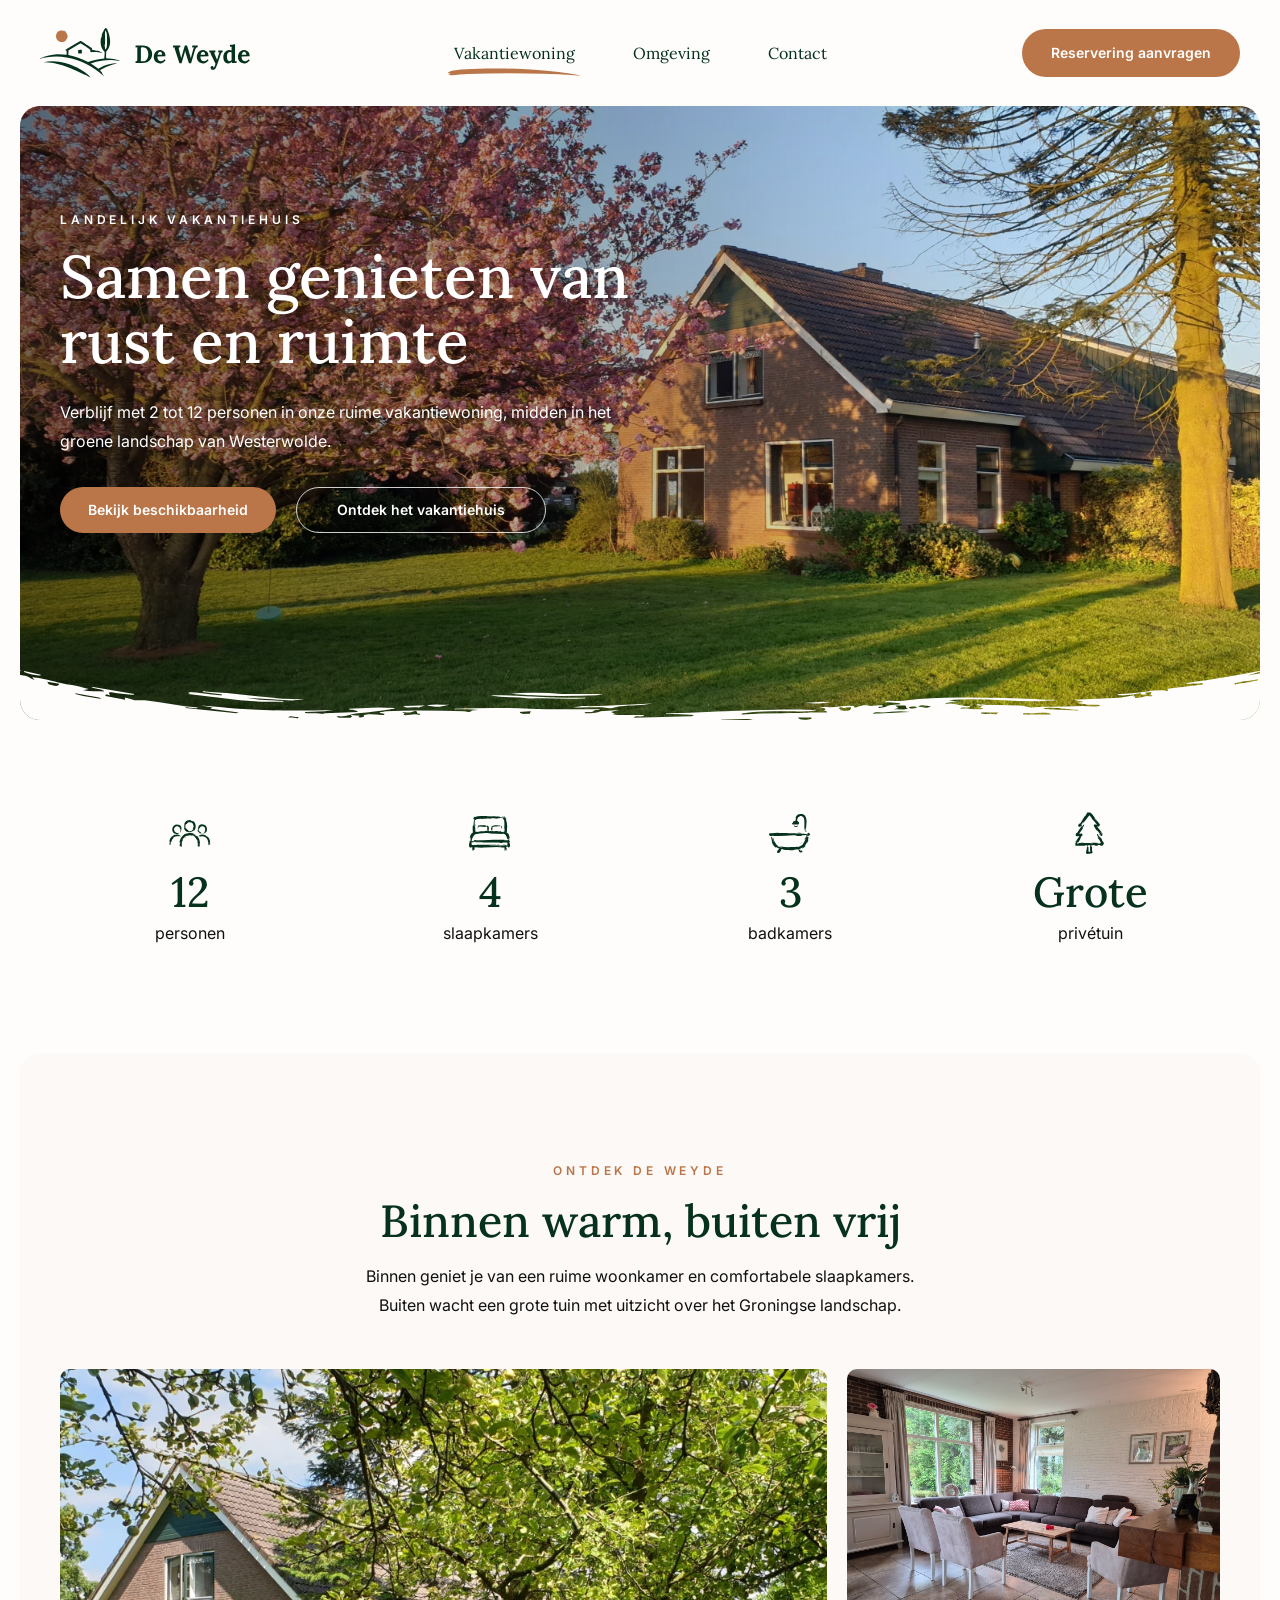
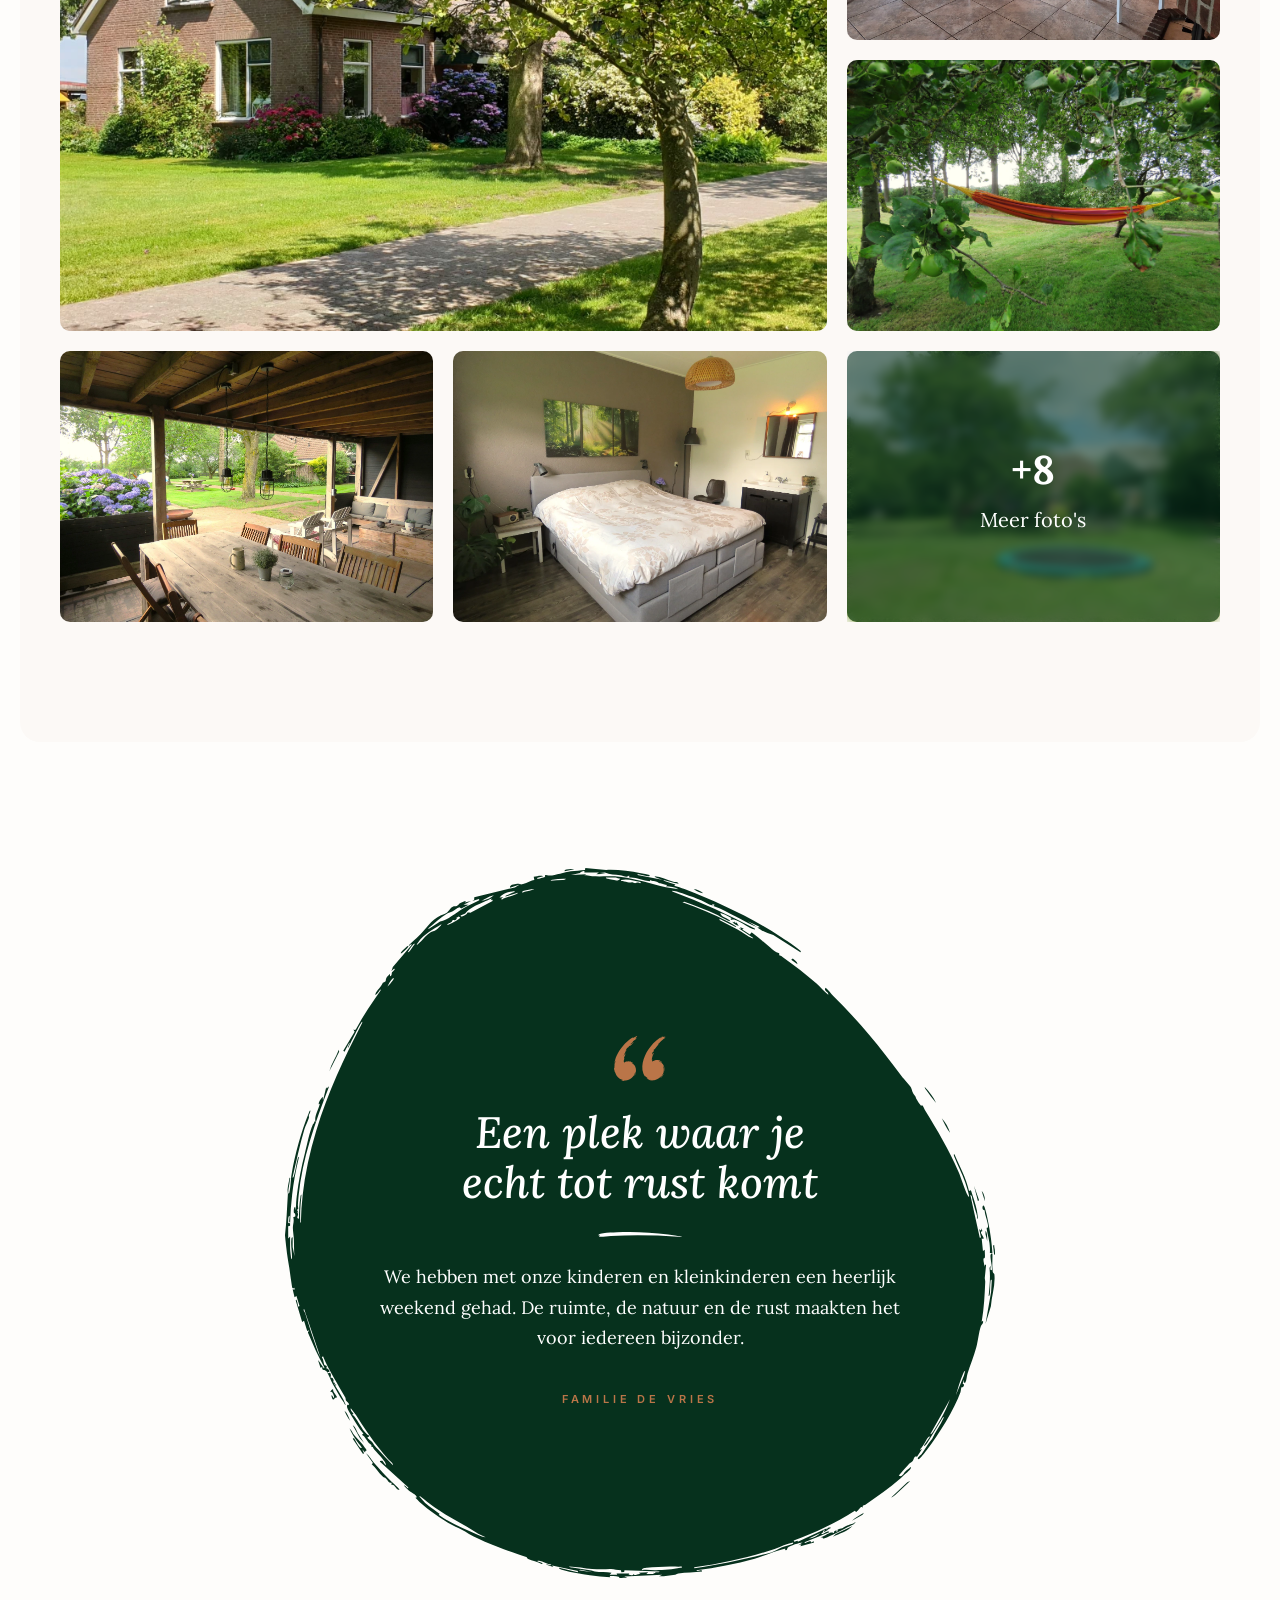
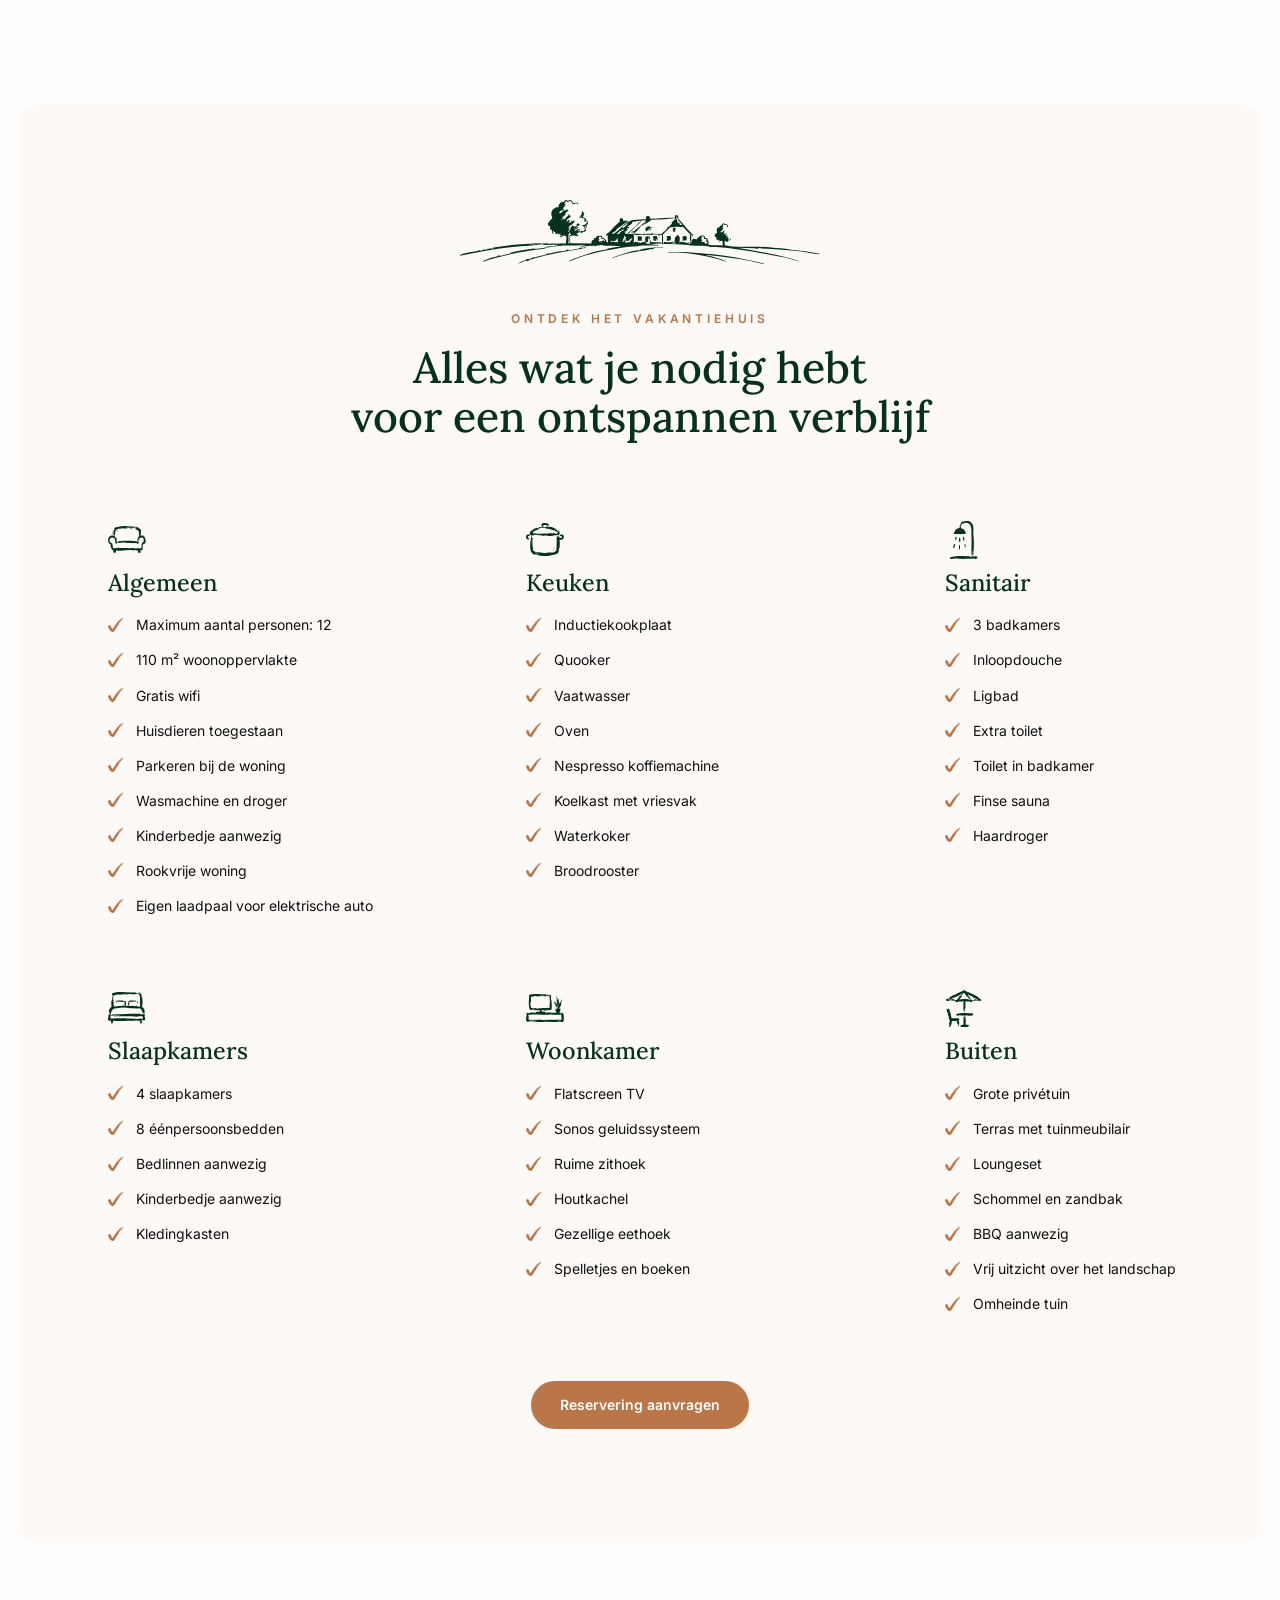
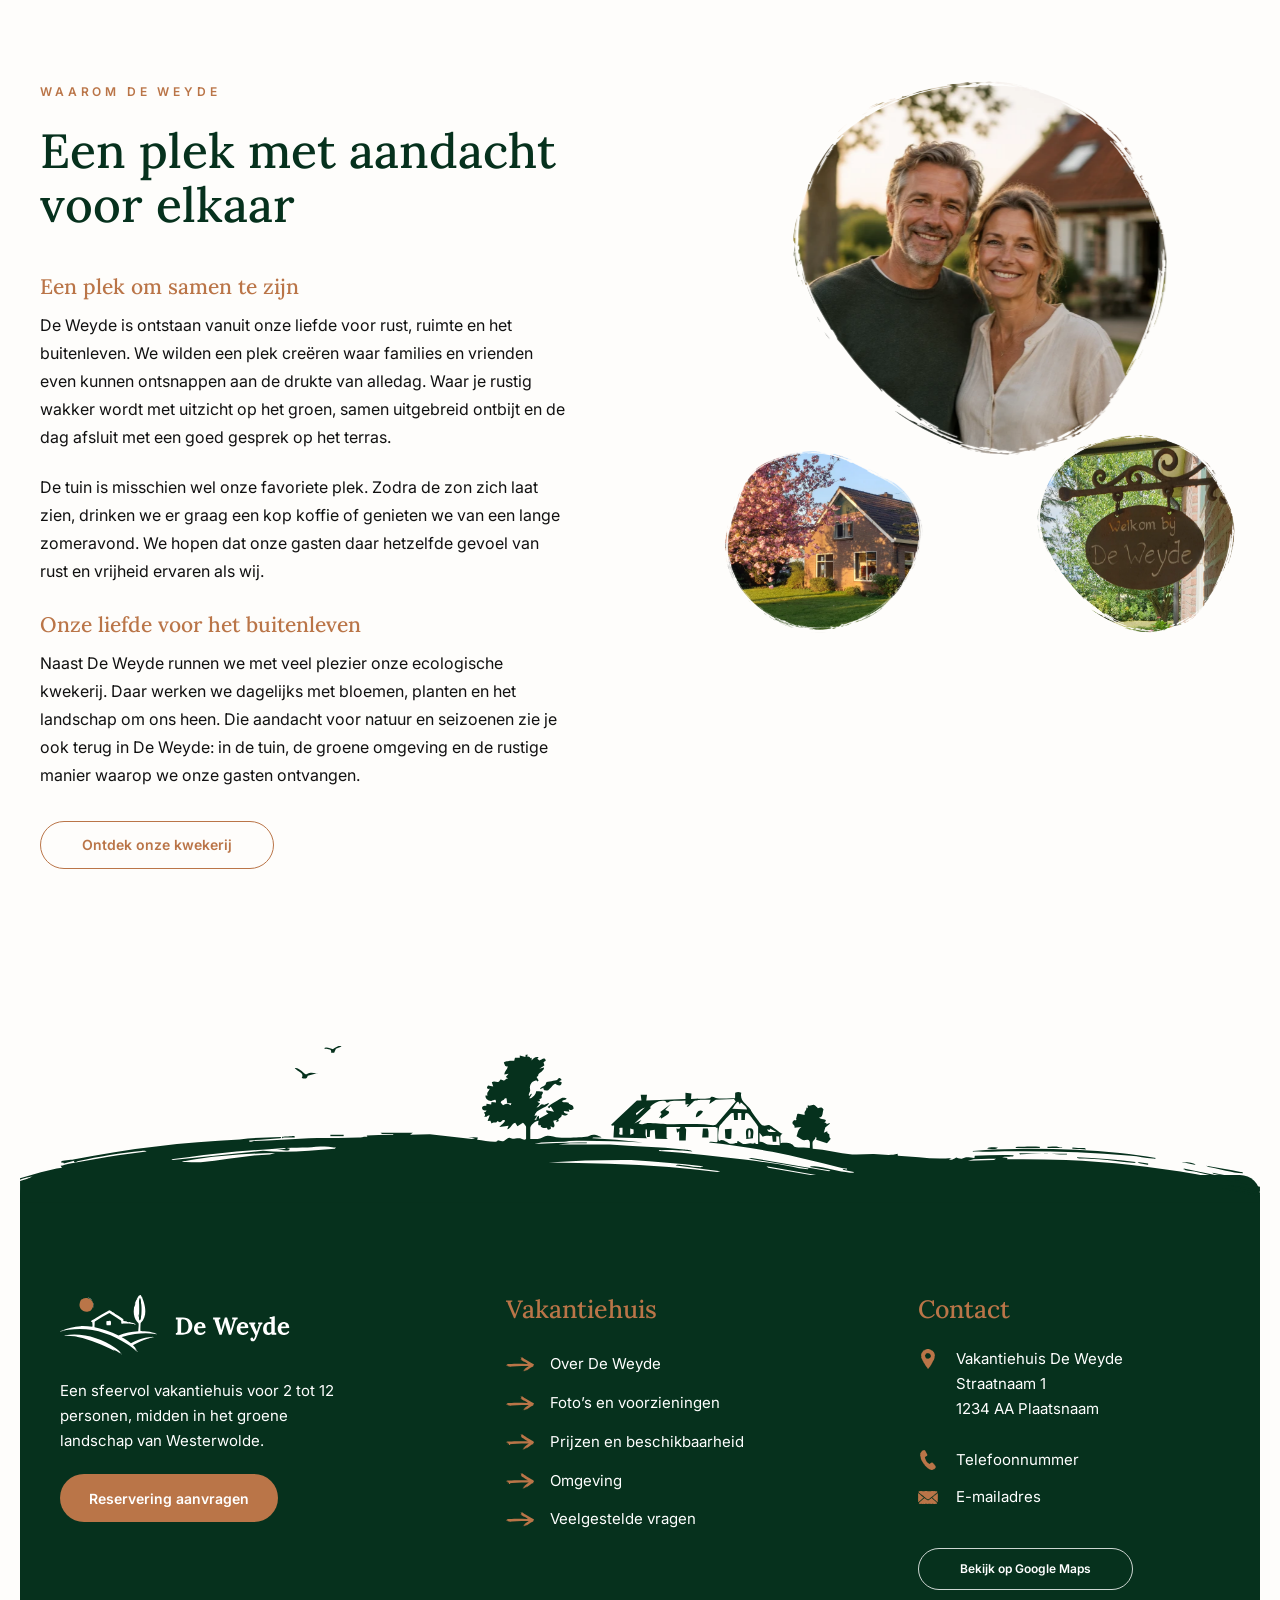
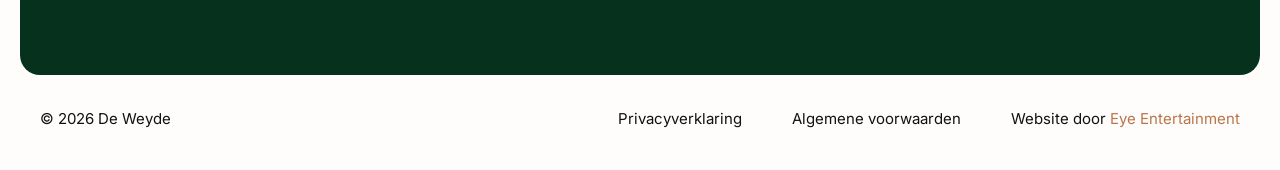
==== index.html @ 8a65f936 "WAAROM DE WEYDE Foto masks aangepast" ====
<!doctype html>
<html lang="nl">
<head>
  <meta charset="utf-8">
  <meta name="viewport" content="width=device-width,initial-scale=1">
  <meta name="description" content="Vakantiehuis De Weyde in Westerwolde voor 2 tot 12 personen.">
  <title>De Weyde — landelijk vakantiehuis</title>
  <link rel="preconnect" href="https://fonts.googleapis.com">
  <link rel="preconnect" href="https://fonts.gstatic.com" crossorigin>
  <link href="https://fonts.googleapis.com/css2?family=Inter:wght@400;500;600;700&family=Lora:ital,wght@0,400;0,500;0,600;1,400;1,500&display=swap" rel="stylesheet">
  <link rel="stylesheet" href="assets/css/tokens.css">
  <link rel="stylesheet" href="assets/css/base.css">
  <link rel="stylesheet" href="assets/css/layout.css">
  <link rel="stylesheet" href="assets/css/components/buttons.css">
  <link rel="stylesheet" href="assets/css/components/header.css">
  <link rel="stylesheet" href="assets/css/sections/hero.css">
  <link rel="stylesheet" href="assets/css/sections/usp.css">
  <link rel="stylesheet" href="assets/css/sections/gallery.css">
  <link rel="stylesheet" href="assets/css/sections/testimonial.css">
  <link rel="stylesheet" href="assets/css/sections/facilities.css">
  <link rel="stylesheet" href="assets/css/sections/about.css">
  <link rel="stylesheet" href="assets/css/components/footer.css">
  <link rel="stylesheet" href="assets/css/responsive.css">
  <link rel="stylesheet" href="assets/css/motion.css">
</head>
<body>
  <header class="site-header" id="top">
    <div class="header-inner">
      <a class="brand" href="#top" aria-label="De Weyde home">
        <img src="assets/brand/logo-de-weyde-kleur.svg" alt="De Weyde">
      </a>
      <nav class="desktop-nav" aria-label="Hoofdnavigatie">
        <a class="is-active" href="#vakantiehuis">Vakantiewoning</a>
        <a href="#omgeving">Omgeving</a>
        <a href="#contact">Contact</a>
      </nav>
      <a class="button button-primary header-cta" href="#reserveren">Reservering aanvragen</a>
      <button class="menu-toggle" type="button" aria-label="Menu openen" aria-expanded="false" aria-controls="mobile-menu"><img src="assets/mobile/icon-menu-mobile.svg" alt=""></button>
    </div>
  </header>

  <div class="mobile-menu" id="mobile-menu" aria-hidden="true" role="dialog" aria-modal="true" aria-label="Mobiel menu">
    <button class="mobile-close" type="button" aria-label="Menu sluiten">
      <img src="assets/mobile/mobile-menu-close.svg" alt="" aria-hidden="true">
    </button>
    <div class="mobile-menu__inner">
      <img class="mobile-menu-logo" src="assets/brand/logo-de-weyde-wit.svg" alt="De Weyde">
      <nav aria-label="Mobiele navigatie">
        <a href="#vakantiehuis"><span>Vakantiewoning</span><img src="assets/icons/icon-arrow-right.svg" alt="" aria-hidden="true"></a>
        <a href="#omgeving"><span>Omgeving</span><img src="assets/icons/icon-arrow-right.svg" alt="" aria-hidden="true"></a>
        <a href="#contact"><span>Contact</span><img src="assets/icons/icon-arrow-right.svg" alt="" aria-hidden="true"></a>
      </nav>
      <a class="mobile-menu__cta" href="#reserveren">Reservering aanvragen</a>
    </div>
  </div>

  <main>
    <section class="hero section-shell" aria-labelledby="hero-title">
      <div class="hero-media">
        <img class="hero-brush-mobile" src="assets/mobile/hero-brush-mobile.svg" alt="" aria-hidden="true">
      </div>
      <div class="hero-overlay"></div>
      <div class="hero-content content-width">
        <p class="eyebrow eyebrow-light">Landelijk vakantiehuis</p>
        <h1 id="hero-title">Samen genieten van rust en ruimte</h1>
        <p class="hero-intro">Verblijf met 2 tot 12 personen in onze ruime vakantiewoning, midden in het groene landschap van Westerwolde.</p>
        <div class="hero-actions">
          <a class="button button-primary" href="#reserveren">Bekijk beschikbaarheid</a>
          <a class="button button-outline-light" href="#vakantiehuis">Ontdek het vakantiehuis</a>
        </div>
      </div>
      <picture class="hero-brush" aria-hidden="true"><img src="assets/brushes/hero-overlay.svg" alt=""></picture>
    </section>

    <section class="usp-section content-width" aria-label="Kenmerken van het vakantiehuis">
      <article class="usp-item"><img src="assets/icons/icon-personen.svg" alt=""><strong>12</strong><span>personen</span></article>
      <article class="usp-item"><img src="assets/icons/icon-slaapkamers.svg" alt=""><strong>4</strong><span>slaapkamers</span></article>
      <article class="usp-item"><img src="assets/icons/icon-badkamers.svg" alt=""><strong>3</strong><span>badkamers</span></article>
      <article class="usp-item"><img src="assets/icons/icon-grote-privetuin.svg" alt=""><strong>Grote</strong><span>privétuin</span></article>
    </section>

    <section class="discover section-shell section-tinted" id="vakantiehuis">
      <div class="section-heading centered content-width">
        <p class="eyebrow">Ontdek De Weyde</p>
        <h2>Binnen warm, buiten vrij</h2>
        <p>Binnen geniet je van een ruime woonkamer en comfortabele slaapkamers.<br>Buiten wacht een grote tuin met uitzicht over het Groningse landschap.</p>
      </div>
      <div class="gallery content-width">
        <a class="gallery-card gallery-main" href="#"><img src="assets/fotos/foto-vakantiehuis-de-weyde-1-huis.webp" alt="Vakantiehuis De Weyde"></a>
        <a class="gallery-card gallery-living" href="#"><img src="assets/fotos/foto-vakantiehuis-de-weyde-2-woonkamer.webp" alt="Woonkamer"></a>
        <a class="gallery-card gallery-hammock" href="#"><img src="assets/fotos/foto-vakantiehuis-de-weyde-3-hangmat.webp" alt="Hangmat in de tuin"></a>
        <a class="gallery-card gallery-terrace" href="#"><img src="assets/fotos/foto-vakantiehuis-de-weyde-4-tuinhuis.webp" alt="Overdekt terras"></a>
        <a class="gallery-card gallery-bedroom" href="#"><img src="assets/fotos/foto-vakantiehuis-de-weyde-5-slaapkamer.webp" alt="Slaapkamer"></a>
        <a class="gallery-card gallery-more" href="#"><img src="assets/fotos/foto-vakantiehuis-de-weyde-6-tuin.webp" alt="Tuin"><span><strong>+8</strong>Meer foto's</span></a>
      </div>
      <div class="gallery-cta"><a class="button button-primary" href="#">Bekijk fotogallerij</a></div>
    </section>

    <section class="testimonial content-width" aria-label="Gastenreview">
      <div class="testimonial-shape">
        <div class="testimonial-content">
          <img class="quote-icon" src="assets/icons/icon-quote.svg" alt="">
          <h2>Een plek waar je<br><em>echt tot rust komt</em></h2>
          <img class="quote-line" src="assets/brushes/brushline-quote.svg" alt="">
          <blockquote>We hebben met onze kinderen en kleinkinderen een heerlijk weekend gehad. De ruimte, de natuur en de rust maakten het voor iedereen bijzonder.</blockquote>
          <cite>Familie De Vries</cite>
        </div>
      </div>
    </section>

    <section class="facilities section-shell section-tinted" id="omgeving">
      <div class="facilities-heading centered content-width">
        <img src="assets/illustraties/illustratie-ontdek-het-vakantiehuis.svg" alt="Illustratie van De Weyde">
        <p class="eyebrow">Ontdek het vakantiehuis</p>
        <h2>Alles wat je nodig hebt<br>voor een ontspannen verblijf</h2>
      </div>
      <div class="facilities-grid content-width">
        <article class="facility is-open"><button type="button" aria-expanded="true"><span><img src="assets/icons/icon-algemeen.svg" alt=""><h3>Algemeen</h3></span><img class="facility-arrow" src="assets/icons/arrow-up.svg" alt="" aria-hidden="true"></button><ul><li>Maximum aantal personen: 12</li><li>110 m² woonoppervlakte</li><li>Gratis wifi</li><li>Huisdieren toegestaan</li><li>Parkeren bij de woning</li><li>Wasmachine en droger</li><li>Kinderbedje aanwezig</li><li>Rookvrije woning</li><li>Eigen laadpaal voor elektrische auto</li></ul></article>
        <article class="facility"><button type="button" aria-expanded="false"><span><img src="assets/icons/icon-keuken.svg" alt=""><h3>Keuken</h3></span><img class="facility-arrow" src="assets/icons/arrow-down.svg" alt="" aria-hidden="true"></button><ul><li>Inductiekookplaat</li><li>Quooker</li><li>Vaatwasser</li><li>Oven</li><li>Nespresso koffiemachine</li><li>Koelkast met vriesvak</li><li>Waterkoker</li><li>Broodrooster</li></ul></article>
        <article class="facility"><button type="button" aria-expanded="false"><span><img src="assets/icons/icon-sanitair.svg" alt=""><h3>Sanitair</h3></span><img class="facility-arrow" src="assets/icons/arrow-down.svg" alt="" aria-hidden="true"></button><ul><li>3 badkamers</li><li>Inloopdouche</li><li>Ligbad</li><li>Extra toilet</li><li>Toilet in badkamer</li><li>Finse sauna</li><li>Haardroger</li></ul></article>
        <article class="facility"><button type="button" aria-expanded="false"><span><img src="assets/icons/icon-slaapkamers.svg" alt=""><h3>Slaapkamers</h3></span><img class="facility-arrow" src="assets/icons/arrow-down.svg" alt="" aria-hidden="true"></button><ul><li>4 slaapkamers</li><li>8 éénpersoonsbedden</li><li>Bedlinnen aanwezig</li><li>Kinderbedje aanwezig</li><li>Kledingkasten</li></ul></article>
        <article class="facility"><button type="button" aria-expanded="false"><span><img src="assets/icons/icon-woonkamer.svg" alt=""><h3>Woonkamer</h3></span><img class="facility-arrow" src="assets/icons/arrow-down.svg" alt="" aria-hidden="true"></button><ul><li>Flatscreen TV</li><li>Sonos geluidssysteem</li><li>Ruime zithoek</li><li>Houtkachel</li><li>Gezellige eethoek</li><li>Spelletjes en boeken</li></ul></article>
        <article class="facility"><button type="button" aria-expanded="false"><span><img src="assets/icons/icon-buiten.svg" alt=""><h3>Buiten</h3></span><img class="facility-arrow" src="assets/icons/arrow-down.svg" alt="" aria-hidden="true"></button><ul><li>Grote privétuin</li><li>Terras met tuinmeubilair</li><li>Loungeset</li><li>Schommel en zandbak</li><li>BBQ aanwezig</li><li>Vrij uitzicht over het landschap</li><li>Omheinde tuin</li></ul></article>
      </div>
      <div class="centered"><a id="reserveren" class="button button-primary" href="#contact">Reservering aanvragen</a></div>
    </section>

    <section class="about content-width">
      <div class="about-copy">
        <p class="eyebrow">Waarom De Weyde</p>
        <h2>Een plek met aandacht<br>voor elkaar</h2>
        <h3>Een plek om samen te zijn</h3>
        <p>De Weyde is ontstaan vanuit onze liefde voor rust, ruimte en het buitenleven. We wilden een plek creëren waar families en vrienden even kunnen ontsnappen aan de drukte van alledag. Waar je rustig wakker wordt met uitzicht op het groen, samen uitgebreid ontbijt en de dag afsluit met een goed gesprek op het terras.</p>
        <p>De tuin is misschien wel onze favoriete plek. Zodra de zon zich laat zien, drinken we er graag een kop koffie of genieten we van een lange zomeravond. We hopen dat onze gasten daar hetzelfde gevoel van rust en vrijheid ervaren als wij.</p>
        <h3>Onze liefde voor het buitenleven</h3>
        <p>Naast De Weyde runnen we met veel plezier onze ecologische kwekerij. Daar werken we dagelijks met bloemen, planten en het landschap om ons heen. Die aandacht voor natuur en seizoenen zie je ook terug in De Weyde: in de tuin, de groene omgeving en de rustige manier waarop we onze gasten ontvangen.</p>
        <a class="button button-outline" href="#">Ontdek onze kwekerij</a>
      </div>
      <div class="about-visual" aria-label="Foto's van De Weyde">
        <svg class="masked-photo mask-1" viewBox="0 0 527 528" role="img" aria-label="Eigenaren van De Weyde">
          <defs>
            <clipPath id="about-photo-clip-1">
              <path d="M176.616 483.298C180.8 484.417 185.187 487.289 189.178 489.301C193.832 491.641 199.106 494.443 204.155 496.863C205.705 497.606 207.405 498.212 209.016 498.814L208.081 499.74L209.96 500.21C209.776 499.768 209.011 499.026 210.18 499.284C212.35 499.759 215.91 502.128 218.169 503.044C221.968 504.586 226.279 506.194 230.163 507.491C232.652 508.323 235.578 509.404 238.114 509.879C238.598 509.968 239.65 510.499 239.542 509.62C218.371 501.93 197.82 492.6 178.025 481.879C177.964 480.91 179.823 481.686 180.171 481.85C183.872 483.608 189.277 487.496 193.142 488.647C194.265 488.981 194.866 488.53 195.871 488.689C197.261 489.724 194.391 489.169 195.88 490.1C196.829 490.692 203.441 494.02 203.85 493.639C203.357 490.358 198.13 490.024 196.34 487.538C197.162 486.936 204.484 491.43 206.033 492.168C214.027 495.97 222.306 498.819 230.595 501.902L232.027 501.639C220.414 497.432 208.814 492.981 197.899 487.148C196.411 486.353 194.185 485.155 192.889 484.172C192.456 483.843 191.409 483.223 192.809 483.312L204.564 489.413L204.305 488.262C199.82 485.846 195.213 483.618 190.761 481.136C187.826 479.5 182.993 475.754 180.129 474.851C179.889 474.776 179.363 474.725 179.434 475.077L190.23 482.363L188.352 481.902L189.291 483.303L186.473 481.902L187.652 481.423L181.937 477.714L180.824 479.072C180.716 479.152 179.96 478.687 179.734 478.513C175.498 475.345 171.394 471.749 167.251 468.464C164.992 466.673 163.133 464.304 160.151 463.791L160.16 462.203C159.047 461.939 158.112 461.324 157.206 460.656C148.654 454.362 140.459 448.454 132.461 441.239C129.512 438.578 126.952 435.406 123.778 433.008C123.21 434.973 127.751 435.744 125.661 438.174C123.473 436.491 121.904 433.897 120.044 432.045C100.165 412.214 85.9068 395.076 69.2631 372.411C67.8636 370.507 62.8527 365.388 62.2656 363.884C61.2653 361.337 61.6504 360.97 59.6028 358.093C58.2738 356.227 58.9641 356.702 58.5321 355.917C57.4425 353.929 56.1511 352.049 54.7422 350.277C54.2866 350.046 54.8502 351.734 54.0377 350.986C52.9012 349.943 52.4692 347.988 51.699 346.742C42.8652 332.49 34.008 317.228 27.189 301.707C24.822 296.325 22.6477 288.274 19.9942 283.526C19.6279 282.868 19.1301 282.793 19.2804 283.766C19.7031 286.549 21.1636 290.864 22.0935 293.646C24.343 300.387 27.931 306.525 30.3402 313.125C30.4999 313.566 30.9601 314.657 30.0913 314.549C26.353 305.524 21.3609 296.922 19.2804 287.287L17.8856 287.766C15.8145 281.284 13.3631 275.037 12.7666 268.198C12.7197 267.672 12.3346 266.511 13.1752 266.614C13.0672 269.448 14.3634 271.879 15.0303 274.398C15.5797 276.48 16.0165 278.304 16.6082 280.339C17.0544 281.862 16.7726 283.836 18.3411 284.476L11.2967 252.513L10.3668 252.743L11.7616 259.098L10.3621 257.693L9.89251 260.038C10.1273 259.197 9.38061 258.078 9.40409 257.486C9.41818 257.148 10.6345 257.519 10.3668 256.071C10.2259 255.319 6.3515 250.586 9.88311 252.043L8.94385 242.647L7.54436 243.582C7.72281 241.871 7.29076 239.784 7.50209 238.148C7.6148 237.279 8.3756 237.533 8.46483 237.152C8.93916 235.197 7.72751 232.922 8.00459 230.896L7.54905 232.503L6.5957 232.536L7.58193 222.67C7.68055 221.744 7.21092 220.823 7.24849 219.93C7.66646 210.012 8.15018 199.967 9.88781 190.228L8.95794 190.942C8.29576 188.869 10.0851 188.174 10.5594 186.764C11.9918 182.547 12.6117 175.915 13.875 171.196C15.7018 164.366 18.4116 157.983 20.4639 151.468C21.0979 149.457 20.9711 146.928 22.1076 144.883H23.0374L23.0328 147.229L23.9767 144.154L23.0046 143.666C22.8496 141.057 24.7516 141.663 24.8643 141.532C25.1649 141.165 25.3152 138.688 25.6251 137.832C30.6173 124.098 43.3114 103.825 52.6382 92.4829C53.2534 91.7356 55.6579 88.7931 56.1417 88.4641C56.7522 88.0458 57.1889 88.0223 57.3204 88.7132C57.4895 89.5922 54.822 91.5711 54.3289 92.2667C51.8305 95.792 49.595 99.9331 46.6129 103.364C44.1802 108.587 40.6157 113.254 38.2629 118.509C37.9106 119.294 37.8496 120.013 38.7654 119.012L50.5437 99.778L52.394 97.8696L52.6241 98.5653L48.4022 104.685C48.2988 105.01 48.8859 105.024 49.0972 104.916C50.5155 104.168 53.5775 97.0893 55.4372 95.745V95.0494L54.0377 95.9894L57.884 89.94C60.265 90.772 59.9457 88.2385 61.0634 86.8095C61.7631 85.9165 62.9325 85.5545 63.6792 84.7273C66.2763 81.8553 68.8264 78.9035 71.4093 76.0127C69.08 74.3676 67.8824 77.7848 66.5017 79.0915C65.3276 80.2008 63.7403 80.9763 62.7212 82.3583C62.0731 82.0104 62.6507 81.1315 62.9372 80.6943C63.5806 79.7213 69.1128 74.8611 70.4654 73.6578C78.6275 66.3722 87.4378 60.5155 96.2293 54.3109C96.7834 53.9208 97.9012 53.7845 98.0843 53.5636C98.3708 53.2204 98.0843 52.4073 98.1829 52.2757C98.2252 52.2193 99.0611 52.8115 99.5871 52.5483C100.01 52.3368 102.184 49.3661 103.119 48.9901L104.044 49.9302C118.119 40.7221 133.612 33.6762 149.373 27.8289C149.405 25.4881 146.179 28.9805 146.329 26.8888L125.168 36.769L124.717 35.829C124.172 37.5258 124.078 37.3989 122.134 37.7044C121.838 36.4917 122.524 36.8818 123.012 36.4823C123.674 35.9418 126.877 33.6198 127.295 33.9488L126.356 35.3495C127.671 35.6691 127.394 34.3577 127.798 33.8407C128.178 33.3565 129.442 33.3988 128.46 32.5246C127.065 32.8254 125.957 33.93 124.604 34.3107C124.163 34.4329 122.942 34.7714 123.069 33.9488L140.91 26.6585C141.877 25.6761 141.229 25.8406 140.407 26.1555C139.261 26.5974 138.172 27.1708 136.941 27.387L136.467 26.4234L134.56 27.3541L134.33 26.4234L144.423 23.5938L143.723 25.0039L146.066 24.2989L142.784 26.4093C145.132 26.3059 152.096 24.0826 153.731 22.6866C154.477 22.0474 153.919 20.2706 155.933 20.7783C155.741 21.1778 154.98 21.9628 156.149 21.7042C162.926 20.2095 171.3 16.327 178.372 14.3293C192.536 10.334 207.081 7.64532 221.672 5.72756C221.029 4.03541 217.056 7.07187 217.45 4.79218C223.269 3.97431 229.214 4.11062 235.038 3.35855C235.864 3.25045 236.555 2.62059 237.461 2.49368C241.383 1.93433 245.496 1.15877 249.385 1.26687L247.042 2.43728L275.215 1.02715L272.871 0.0964736C274.59 0.270389 276.642 -0.147947 278.295 0.0588703C279.136 0.162279 278.986 0.87204 279.338 0.994251C281.517 1.77452 283.753 1.45959 286.026 1.49719L285.551 0.566514C290.6 0.843838 295.714 1.33738 300.739 2.05184C306.976 2.93552 314.72 4.23283 320.769 5.97198C321.6 6.2117 323.953 6.41382 323.587 7.61242L309.728 4.33154L309.502 5.25752L328.757 9.25756L327.823 8.08716L333.458 9.95792C332.317 10.4515 329.936 8.74052 329.236 9.95792C332.345 10.1929 335.52 12.1812 338.417 12.7594C338.882 12.8534 339.695 13.0508 339.559 12.3175C338.554 12.0966 337.483 11.8005 336.572 11.3069C336.088 11.0484 335.154 10.3058 336.497 10.4374C339.437 12.1342 343.626 12.5384 346.49 14.0802C347.322 14.5267 347.43 15.4621 347.89 15.5984C359.128 18.9545 383.948 28.031 393.28 34.4752C395.769 36.1956 399.742 37.6433 402.902 39.3919C411.065 43.9089 420.368 50.3579 427.149 56.4825C428.215 57.4461 429.145 58.5695 430.197 59.5472L429.319 59.8198C428.356 61.0278 434.241 64.2523 435.114 64.9621C436.364 65.9727 437.43 67.4016 438.646 68.478C437.984 69.78 434.884 64.6518 435.589 67.3076L456.492 86.3442C456.891 87.2232 454.801 87.0211 454.721 86.9694C454.397 86.7578 452.988 84.1021 452.03 83.7543C451.927 85.0798 453.651 87.2843 454.642 88.5487C456.52 90.9459 458.948 93.1645 460.939 95.5241C461.691 96.4125 461.235 97.7897 463.071 97.3855C462.019 99.0682 463.964 99.2985 464.926 100.436C466.143 101.874 467.105 103.548 468.223 105.019C468.806 105.785 470.989 106.265 468.702 107.012C470.529 109.287 472.243 111.675 473.779 114.157C475.113 116.319 480.358 124.662 480.809 126.396C481.171 127.792 481.021 129.104 479.513 128.399C479.142 130.002 481.359 131.219 481.72 131.825C482.04 132.366 481.866 133.254 482.223 133.903C487.83 144.079 494.321 153.804 498.773 164.592L499.66 163.943C498.364 162.444 498.453 159.816 497.838 158.345C497.528 157.607 494.983 158.237 496.373 155.713C495.438 155.45 494.56 154.843 494.161 153.931C493.424 152.253 495.124 153.508 495.471 152.611C495.067 151.426 493.935 152.559 493.672 152.352C492.231 151.214 493.287 148.747 493.137 148.62C493.006 148.502 491.545 149.005 491.019 147.167C490.761 146.256 491.24 145.452 491.188 145.377C491.047 145.165 490.084 145.217 489.972 144.648C489.911 144.324 490.446 143.75 490.31 143.445C490.282 143.379 489.202 144.046 488.906 143.205C489 142.613 490.155 143.449 489.61 142.505C486.957 137.917 483.702 133.475 481.866 128.399C482.852 128.747 482.965 129.94 483.538 130.716C486.158 134.293 489.206 139.929 491.653 144.216C492.93 146.458 494.969 151.976 496.401 153.565C497.66 154.956 499.933 153.814 499.242 156.601L500.642 156.126L502.52 161.772C500.9 160.239 500.233 158.242 498.688 156.446C498.336 156.037 497.772 154.918 497.838 156.352C502.436 164.719 506.244 173.476 510.006 182.27L509.104 183.864L510.504 183.393L512.862 190.914L514.256 189.979L518.967 205.72C519.018 207.088 518.342 206.209 518.117 205.626C517.577 204.23 517.483 202.689 517.074 201.26L516.196 201.955L518.497 209.25L519.897 208.31L521.31 214.416L519.906 213.951V215.366L521.028 214.971L521.686 215.695C522.531 220.456 523.057 225.274 523.78 230.05C524.504 234.825 525.499 240.099 526.006 245.213C526.157 246.713 527.058 254.022 526.983 254.628C525.814 264.302 525.527 275.014 524.856 284.861C524.781 285.98 525.199 287.141 525.072 288.443C524.8 291.329 524.015 294.267 523.654 297.143C522.766 297.237 523.278 296.161 523.325 295.639C523.635 292.213 524.644 288.838 524.593 285.392C524.17 285.392 523.86 285.815 523.757 286.196C522.804 289.773 522.808 295.63 522.118 299.597C519.483 314.732 515.144 330.873 509.316 345.069C509.086 345.628 508.832 346.949 508.165 346.963C508.01 345.675 508.954 344.725 509.25 343.583C509.414 342.944 509.067 342.248 509.231 341.698C510.006 339.085 511.725 335.959 512.533 333.242C515.984 321.614 518.474 309.642 521.301 297.83C521.329 296.438 520.695 297.397 520.498 297.966C519.126 301.886 518.737 307.212 517.511 311.428C517.426 311.724 517.159 313.054 516.614 312.41C520.549 296.49 522.738 280.194 523.198 263.766C524.72 264.593 523.123 267.446 523.668 268.931C524.414 268.861 524.56 266.896 524.598 266.346C524.663 265.42 524.588 264.48 524.635 263.554L523.217 263.267L523.198 261.425L524.635 261.162L524.598 252.015L523.193 253.425V244.729C523.193 243.601 522.804 240.616 522.663 239.15C522.616 238.628 522.447 236.56 521.789 236.508C521.554 241.345 522.818 246.506 522.273 251.328C522.193 252.033 522.174 252.781 521.315 252.955V245.669L519.911 238.858C520.385 242.995 520.216 247.154 520.38 251.305C520.484 253.918 521.094 257.364 521.141 259.846C521.183 262.182 519.953 264.974 520.873 267.742L519.403 268.255C518.906 270.812 520.286 270.835 520.362 271.141C520.582 272.038 520.578 275.07 519.441 275.517L518.971 272.701C518.784 275.474 518.793 278.661 518.492 281.392C517.229 292.861 514.933 305.153 512.185 315.498C510.396 322.239 509.01 330.638 506.235 336.725C506.024 337.186 504.981 337.548 505.343 338.977L504.413 338.502C505.315 342.845 502.102 347.616 501.149 351.941L502.055 351.668C501.975 353.802 500.402 355.757 499.003 357.304L498.777 354.488L496.42 364.354L495.95 363.419C495.495 363.038 494.649 366.108 494.56 364.148C505.465 336.105 515.717 306.962 517.426 277.04C517.487 275.996 517.102 274.454 517.159 273.848C517.182 273.594 518.915 273.909 517.074 271.526L518.023 271.277C515.712 269.66 519.662 267.131 516.623 266.591C516.576 271.827 516.421 277.524 515.548 282.675C515.463 283.174 515.426 284.541 514.745 284.447C515.369 278.135 515.938 271.77 515.679 265.406C515.656 264.837 516.036 263.658 515.214 263.77C514.839 286.967 510.504 309.905 503.802 332.025C495.26 360.218 483.049 385.962 469.651 412.063L469.66 412.773C470.304 413.629 479.189 395.1 479.757 393.976C481.833 392.665 478.236 397.083 479.278 397.257L482.81 390.681L483.735 391.386L475.296 405.497L476.226 407.133C475.441 406.837 474.892 406.479 474.342 407.344C468.998 417.398 462.574 426.748 456.046 436.05C455.971 437.479 456.553 436.379 456.9 435.96C457.06 435.768 460.643 430.893 459.789 433.681C459.07 436.026 455.205 439.246 454.379 441.902C451.396 442.781 452.519 443.631 451.908 445.06C451.298 446.489 450.044 447.237 449.222 448.496L448.987 446.621C447.264 447.128 448.076 448.581 447.545 449.596C447.146 450.358 445.93 451.044 445.704 451.561C444.883 453.46 447.851 450.865 448.043 450.381L446.935 453.502L433.024 469.893L433.255 470.588L434.898 469.183V469.883C432.203 472.652 429.084 475.058 426.426 477.855C420.786 483.796 416.958 490.537 408.594 492.901C405.354 493.818 404.828 497.62 401.71 498.635C401.268 498.781 400.611 498.363 399.512 498.824C398.183 499.378 398.046 500.337 397.455 500.69C396.144 501.47 394.144 502.419 392.636 502.556L393.571 501.385L388.879 502.556L394.51 499.735L390.758 499.75L396.163 496.925L397.502 497.822C399.441 497.178 401.179 495.547 402.846 494.683C404.058 494.053 405.49 493.888 406.88 493.08C411.783 490.227 416.273 485.531 420.814 482.114L420.119 481.888L411.877 487.298C406.016 488.337 400.348 493.855 394.829 497.004C390.964 499.214 386.653 500.831 382.774 503.04L382.999 503.966L387.935 502.565L386.573 503.524L386.526 505.39L356.381 512.577L352.718 514.781L359.988 512.431C360.438 514.861 355.69 515.092 353.887 515.261C353.126 515.331 352.286 514.753 351.191 514.871C348.82 515.125 344.659 517.87 341.916 518.095L342.381 520.427C339.977 520.709 337.732 521.663 335.337 520.897L339.563 519.731L340.028 519.026C339.671 518.763 334.736 519.994 334.205 520.389C333.674 520.784 334.026 521.729 333.923 521.846C333.806 521.978 331.472 521.306 330.42 521.367C326.226 521.606 319.515 523.914 314.847 524.61C311.418 525.122 307.788 525.179 304.336 525.611L304.078 527.012L288.623 525.588C280.066 525.982 271.223 524.723 262.831 523.2C260.675 522.81 258.557 522.33 256.429 521.841C256.387 520.934 256.209 520.897 257.143 520.887C258.998 520.878 261.647 522.058 263.774 522.255C264.3 522.302 265.46 522.692 265.352 521.851C258.975 520.483 252.456 519.519 246.102 518.086C247.37 518.575 248.746 518.89 250.179 519.411C250.785 519.632 252.461 520.267 252.672 520.906C247.751 520.459 243.331 518.184 238.706 516.793C237.348 516.384 235.517 517.23 234.826 515.275C238.706 515.806 242.289 517.23 246.098 518.091C246.069 518.081 246.14 517.761 245.783 517.625C242.993 516.558 239.983 515.848 237.179 514.796L238.114 513.865C235.597 513.291 232.882 512.337 230.478 511.397C205.766 501.747 180.88 490.288 158.601 475.698C156.257 474.161 153.294 472.28 151.265 470.833C149.575 469.629 146.306 467.251 144.902 465.907C144.535 465.554 143.671 464.976 144.423 464.506L164.532 477.282C168.834 478.767 173.178 480.092 176.592 483.307C176.221 483.209 173.887 482.193 175.188 483.533L183.632 487.533L176.592 483.307L176.616 483.298ZM268.654 2.90732C266.912 1.06006 265.371 3.57947 263.032 2.91672L264.437 3.8474L257.397 4.32214L258.801 2.92142H253.161L253.64 3.8521C251.836 2.88851 252.391 4.21403 251.921 4.32214C251.08 4.51955 249.164 3.79569 248.944 4.79218L274.985 5.76986L275.271 4.38794L277.333 4.29864L277.614 5.68526C280.578 5.73696 282.757 6.88386 285.791 6.64884C289.872 6.33391 294.469 6.32921 298.95 6.68644C304.67 7.14238 310.338 8.43499 316.096 8.5572C316.101 7.83334 314.443 7.89915 313.828 7.77694C309.141 6.86036 304.275 6.30571 299.542 5.62415C298.724 5.50664 297.945 4.96139 297.043 4.83448C293.061 4.28453 288.651 4.54306 284.631 3.8568L286.04 2.45138H280.399L280.874 3.38206H271.476L271.951 2.45138C270.824 2.47018 268.466 1.13526 268.649 2.91202L268.654 2.90732ZM309.052 5.74166L298.724 4.33154L307.474 6.14589L309.052 5.74166ZM262.089 5.73696C258.745 6.73345 254.974 5.49254 251.527 5.73696C246.069 6.11769 238.879 6.2446 233.648 7.60772C232.873 7.80984 232.272 7.12828 232.507 8.5525C235.409 8.21877 238.306 8.70762 241.213 8.5713C246.44 8.32688 253.518 8.12007 258.562 7.60772C259.661 7.49491 262.229 7.3116 262.089 5.73696ZM223.109 7.14708C214.792 8.59011 206.409 9.84041 198.134 11.5232C187.309 13.7276 175.958 16.4304 166.181 18.9827C164.124 19.5185 160.663 21.8735 158.54 22.7007C156.525 23.4857 153.646 24.0074 151.406 24.9381C150.631 25.2577 149.556 25.2718 149.856 26.4187C154.694 25.709 158.986 23.1285 163.57 21.582C181.603 15.4856 203.075 10.6818 221.94 8.07776C222.818 7.95555 223.325 8.5478 223.114 7.15178L223.109 7.14708ZM138.106 29.2437C135.26 29.8077 131.71 31.326 129.653 33.4647L138.106 29.2437ZM412.84 47.0958C413.164 46.6916 407.232 43.171 406.58 42.7903C399.488 38.621 391.185 35.0769 383.568 31.9793C381.807 31.2602 380.017 30.353 378.087 30.1885L383.563 32.9241C394.177 39.7021 405.485 45.1593 415.808 52.3556C419.527 54.9502 423.082 57.9773 426.694 60.7317L427.389 60.5014C425.703 59.1759 424.501 57.1359 422.984 55.7587C422.401 55.2322 421.209 54.2921 420.462 53.667C417.963 51.5753 414.685 49.681 412.121 47.5706L412.83 47.0958H412.84ZM462.315 100.995C461.709 100.319 461.385 99.3173 460.733 98.5794C456.266 93.517 451.584 88.6051 446.888 83.7684C446.695 85.343 449.438 87.0587 450.654 88.4594C459.399 98.5371 467.129 109.512 474.173 120.855L478.118 126.067C478.865 123.999 476.512 123.186 476.263 122.044C476.043 121.038 477.766 121.4 477.184 120.902C477.043 120.784 476.197 120.756 475.756 120.215C474.075 118.147 472.398 115.129 470.839 112.911C469.731 111.332 469.966 111.458 469.261 110.312C468.834 109.616 466.655 107.285 465.931 106.523C465.405 105.968 463.56 105.724 464.856 104.906L465.913 104.215C465.56 103.252 463.015 101.771 462.32 100.995H462.315ZM47.9372 106.8C46.8806 106.673 45.9883 108.521 45.4811 109.273C43.7857 111.787 41.8273 115.092 40.3433 117.757C37.7557 122.41 35.1633 127.684 33.3834 132.643L47.9372 106.796V106.8ZM22.1123 153.8C22.9294 153.537 23.291 152.493 23.6104 151.779C25.8224 146.763 27.4567 140.723 29.1473 135.473L23.0421 150.274L22.1123 153.804V153.8ZM512.871 199.859C513.711 198.303 512.415 197.8 512.073 196.663C509.104 186.782 505.953 177.006 502.422 167.309L500.665 163.666L512.866 199.854L512.871 199.859ZM446.188 445.22C447.066 445.403 447.325 444.783 447.794 444.247C448.889 442.992 450.222 440.689 450.88 439.114C449.983 439.486 445.728 444.75 446.188 445.22ZM435.852 464.501C434.969 463.683 431.423 469.789 430.686 470.602C431.709 471.557 435.293 465.159 435.852 464.501ZM429.277 470.142C428.394 469.935 428.159 470.631 427.633 471.077C424.867 473.404 422.256 477.244 419.18 479.068C417.813 479.881 416.23 480.116 414.699 481.164C414.216 481.498 410.515 484.694 410.966 485.178C417.639 480.934 425.097 477.183 429.277 470.142ZM406.735 484.713C405.504 484.577 396.431 489.601 396.882 490.339L398.276 491.284C398.037 490.01 399.286 490.523 399.61 490.292C399.704 490.226 399.394 489.634 399.535 489.423C400.939 487.279 401.794 488.699 402.503 488.257C402.879 488.022 403.048 487.171 403.485 486.856C404.48 486.151 406.11 485.747 406.735 484.713ZM393.242 493.319C393.932 492.572 395.83 492.516 396.652 491.759C396.684 489.789 392.913 492.248 392.387 492.68C391.077 493.766 392.627 494.142 389.358 493.827L372.926 502.57V503.5L374.33 503.035L373.391 504.436C373.687 504.68 379.524 501.761 380.398 501.348C385.836 498.767 389.072 497.808 393.237 493.31L393.242 493.319ZM381.375 502.574C378.336 503.139 374.175 504.629 371.987 506.795L375.128 505.949L381.379 502.574H381.375ZM366.346 504.441L366.121 503.515C362.974 505.512 358.86 506.114 355.554 507.51C354.991 507.75 354.263 507.985 354.141 508.676L363.289 505.851C363.904 506.382 361.659 507.045 361.34 507.195C359.776 507.933 358.189 508.765 356.489 509.155C356.362 509.94 357.63 509.667 358.142 509.634C361.26 509.451 365.816 507.656 367.755 505.15L364.942 505.381L366.346 504.436V504.441ZM342.4 511.496C344.617 511.336 347.571 510.767 349.651 510.067C350.421 509.804 351.022 509.724 350.844 508.68C348.641 509.907 346.058 509.935 343.706 510.701C343.212 510.861 342.287 510.819 342.4 511.496ZM304.825 521.376C302.707 521.992 300.993 520.986 298.973 520.883C291.779 520.525 284.659 521.216 277.422 520.361C266.123 519.026 255.288 515.233 244.261 512.657L234.855 511.266C237.926 512.991 240.913 513.075 244.243 513.385L243.308 514.316C245.083 514.49 246.713 515.176 248.357 515.618C250.615 516.229 249.207 515.853 250.723 516.685C251.564 517.146 254.725 517.113 255.786 518.058L256.246 517.122C261.52 517.776 266.259 520.488 271.467 519.985L271.491 521.376C273.299 519.585 276.295 521.442 278.187 521.7C282.071 522.236 285.983 521.912 289.548 523.745L293.558 523.261L288.867 522.791L295.907 522.321L294.033 523.722L304.834 523.731C303.491 525.719 307.807 524.478 307.976 523.27L314.687 521.856L303.421 522.316L304.825 521.385V521.376ZM267.616 515.844C267.048 515.533 265.991 516.14 265.193 516.163C264.333 516.187 262.723 514.852 263.032 516.666C267.987 517.338 272.528 519.463 277.591 518.076C277.704 517.404 276.774 517.437 276.285 517.282C275.182 516.939 272.693 516.267 271.65 516.234C269.142 516.154 270.006 517.141 267.621 515.848L267.616 515.844ZM288.857 519.961C288.679 519.016 287.867 519.186 287.214 519.021C286.274 518.781 281.109 517.63 280.625 517.658C280.352 517.677 278.136 518.485 278.061 519.012C279 518.97 280.925 519.957 281.578 519.957H288.857V519.961ZM329.715 517.616C326.907 517.865 323.803 517.827 321.036 518.086C320.459 518.138 318.529 518.26 318.449 519.016C321.76 519.129 325.071 518.988 328.32 518.326C328.828 518.222 329.837 518.297 329.715 517.616Z" fill="black"/>
              <path d="M2.38779 221.011C2.96543 221.777 3.23782 221.001 3.32705 220.315C3.68866 217.495 3.50081 213.918 3.83425 210.947C3.88591 210.491 4.04089 209.18 4.72655 209.264C4.05497 216.188 3.28948 223.116 4.08315 230.101L3.32705 231.822C3.04057 230.825 4.13481 228.146 2.38779 228.536C1.67865 229.471 3.69806 237.57 3.32235 239.577C3.17207 240.381 2.82454 240.898 1.91816 240.752C1.76788 237.551 2.10601 234.294 1.94634 231.093C1.92755 230.679 1.66456 227.436 1.62699 227.215C1.44383 226.12 0.575016 226.327 0.471698 225.504C-0.472259 217.763 2.52398 209.396 3.05466 201.706L7.0747 188.578L2.89029 212.353L2.38309 221.006L2.38779 221.011Z" fill="black"/>
              <path d="M448.072 69.1924L447.814 70.6119C450.486 70.7106 450.66 72.6942 452.05 73.8975C452.811 74.5556 453.886 74.7577 454.661 75.5145C457.418 78.2125 459.648 81.8929 462.626 84.464L461.691 85.3947L466.848 92.6897C464.401 90.8566 462.969 87.9564 460.987 85.6344C456.915 80.8541 452.181 75.8294 447.865 71.4956C447.217 70.8423 441.464 65.8128 441.962 65.4368C444.991 65.2253 444.935 69.8082 448.072 69.1924Z" fill="black"/>
              <path d="M127.68 29.3566L127.975 30.1415L129.652 30.1697C127.365 30.6257 123.683 33.3801 121.682 33.7608C120.771 33.9348 119.489 33.3707 119.325 33.4694C119.212 33.5352 120.297 34.4988 118.141 35.3402C116.869 35.8337 118.494 33.6856 117.221 34.4142C116.427 34.8701 116.963 35.6128 116.859 35.7303C116.225 36.4589 114.004 36.4918 113.356 36.896C109.636 39.1992 109.862 38.8984 105.71 40.2474C104.813 40.5388 104.386 41.5964 103.357 41.4554L104.907 39.956C107.795 38.8044 126.233 28.6186 127.68 29.3566Z" fill="black"/>
              <path d="M469.19 92.2244L476.709 103.275L475.784 103.971C474.812 102.283 472.388 97.7661 471.088 96.6803C470.458 96.1539 469.843 96.4406 470.144 97.1551C470.421 97.8178 472.745 100.318 473.44 101.381C475.422 104.403 477.752 107.717 479.057 111.031C477.479 109.799 476.737 107.562 475.511 105.874C474.046 103.853 471.369 101.442 469.834 99.5852C469.331 98.9741 466.424 95.0963 466.377 94.8049C466.358 94.6968 467.65 94.3678 467.551 93.1739L469.66 95.524L468.26 92.4641L469.186 92.2338L469.19 92.2244Z" fill="black"/>
              <path d="M3.79179 241.227C3.56167 243.441 3.82936 246.369 4.10175 248.673C4.37413 250.976 6.23856 258.435 6.16812 259.761C6.15403 260.024 5.27582 259.982 5.19129 260.334C4.59016 262.868 7.72729 269.801 7.64745 272.875L8.96242 273.453C9.93455 275.352 8.71351 278.233 7.69911 275.164C6.56731 271.752 5.59047 266.999 4.87194 263.413C3.41609 256.174 2.3829 248.583 1.91797 241.222H3.79179V241.227Z" fill="black"/>
              <path d="M120.261 30.649L118.232 32.6044L105.707 38.6303C109.544 34.6819 115.381 33.0368 120.261 30.6443V30.649Z" fill="black"/>
              <path d="M491.719 132.662L492.677 135.463C491.39 135.825 491.512 134.269 491.263 134.058C489.446 132.53 491.339 137.254 491.973 137.823C492.442 138.246 493.029 138.288 493.621 138.288C493.133 139.327 491.714 138.072 492.212 140.164L491.249 139.886C491.63 138.326 488.619 135.064 488.591 134.772C488.436 133.296 489.7 133.898 489.873 133.776C490.451 133.376 490.104 132.168 491.724 132.652L491.719 132.662Z" fill="black"/>
              <path d="M77.0537 59.7964L65.0688 71.0633L62.9648 72.008C66.4025 68.8259 69.7604 65.4463 73.292 62.3722C74.2829 61.5073 75.8045 60.1724 77.0537 59.7964Z" fill="black"/>
              <path d="M487.036 392.106L486.787 390.681L494.08 376.129C492.611 381.798 489.112 386.672 487.036 392.106Z" fill="black"/>
              <path d="M476.71 113.376C474.314 111.943 473.807 108.873 472.398 106.655L468.266 100.22L471.459 103.834L476.71 113.381V113.376Z" fill="black"/>
              <path d="M52.1646 364.378C48.9054 361.055 45.6744 356.815 43.7207 352.627C46.2191 355.668 48.7035 358.845 50.9389 362.084C51.4273 362.794 52.2398 363.461 52.1646 364.378Z" fill="black"/>
              <path d="M39.4845 341.346C36.9109 338.512 34.4219 334.291 33.3887 330.535C35.8214 333.773 37.7609 337.642 39.4845 341.346Z" fill="black"/>
              <path d="M12.7157 279.766L15.5288 291.047L11.8516 280.396L12.7157 279.766Z" fill="black"/>
              <path d="M106.17 42.4048C103.799 45.0229 100.243 46.6539 97.252 48.5106L98.3133 46.9924L106.17 42.4048Z" fill="black"/>
              <path d="M435.386 469.197C434.71 468.525 440.162 463.754 441.012 463.556C441.632 464.243 435.762 469.573 435.386 469.197Z" fill="black"/>
              <path d="M151.251 458.846L150.087 459.796C148.631 458.339 146.964 457.845 146.564 455.57L151.256 458.846H151.251Z" fill="black"/>
              <path d="M319.383 524.662C319.646 525.785 318.928 525.747 318.097 525.931C316.26 526.34 314.157 526.537 312.344 526.062L319.383 524.662Z" fill="black"/>
              <path d="M223.58 511.496C221.184 511.181 218.249 509.977 216.535 508.215C218.832 508.962 221.955 509.648 223.58 511.496Z" fill="black"/>
              <path d="M7.07528 257.679C5.45975 255.958 5.89651 252.001 5.67578 249.693L7.02362 255.154L7.07528 257.683V257.679Z" fill="black"/>
              <path d="M1.44331 246.863C0.0250227 247.093 0.691897 246.51 0.494653 245.721C0.00623754 243.775 -0.0595106 241.815 0.0391117 239.817C0.720075 239.723 0.757645 241.096 0.842179 241.589C1.13335 243.309 1.14274 245.138 1.44331 246.863Z" fill="black"/>
              <path d="M194.931 487.054L193.55 486.626L193.057 487.524L192.822 486.109L191.878 486.584L190.234 484.238C190.939 483.688 194.588 486.02 194.931 487.049V487.054Z" fill="black"/>
              <path d="M482.815 124.187C480.697 122.49 479.598 119.172 478.598 116.667C480.467 118.739 481.664 121.635 482.815 124.187Z" fill="black"/>
              <path d="M9.89703 287.291C8.09365 285.402 7.34694 282.295 7.55827 279.775L9.89703 287.291Z" fill="black"/>
            </clipPath>
          </defs>
          <image class="masked-photo__image" href="assets/fotos/over-de-weyde-foto-1-masked.png" width="527" height="528" preserveAspectRatio="xMidYMid slice" clip-path="url(#about-photo-clip-1)" />
        </svg>
        <svg class="masked-photo mask-2" viewBox="0 0 356 327" role="img" aria-label="Vakantiehuis De Weyde">
          <defs>
            <clipPath id="about-photo-clip-2">
              <path d="M157.282 2.75488L153.521 3.35183L150.22 3.35786L147.361 3.95482C152.202 3.68347 157.093 3.47846 161.951 3.64127C171.295 3.95482 182.076 5.63412 191.308 7.66918C193.367 8.12444 199.341 9.28518 200.874 10.1354C201.018 10.2138 201.259 10.5213 201.172 10.5876L200.273 10.8891L201.62 11.1966L201.469 10.5936C202.215 10.0781 214.141 14.7 215.9 15.2668L215.602 15.719L216.056 16.3159L216.931 15.7009L221.01 17.2264L220.112 17.5279L221.458 18.4475L221.795 17.8053L223.115 18.1309C223.301 18.5832 221.951 18.2967 222.82 18.8786C224.393 19.9308 227.318 20.8775 229.131 21.4413L228.532 20.6906L228.977 20.5459L258.893 35.6204C258.956 36.1872 258.283 35.8706 257.988 35.7742C257.297 35.548 256.662 34.9993 255.89 35.0174C256.572 35.7681 257.79 36.3771 258.695 36.8746C260.297 37.758 265.702 40.8995 267.016 41.2251C267.642 41.3819 268.171 40.993 268.213 41.0412C268.264 41.1015 268.117 41.7075 268.519 42.0904C268.724 42.2834 273.191 44.5626 273.513 44.641L274.529 44.0621C274.631 44.1707 274.298 44.6048 274.331 44.8189C274.409 45.3495 282.541 49.0036 283.813 49.6729C295.715 55.9349 306.715 62.8661 316.921 71.944C318.872 73.6776 320.547 75.7639 322.48 77.5246C323.045 76.4664 321.578 76.0292 320.968 75.4232C315.367 69.8637 308.807 63.9606 302.28 59.4925C298.189 56.6916 292.768 54.2465 288.965 51.4396C288.118 50.8125 289.395 51.0869 289.257 50.8457L273.928 43.1516C273.862 42.5939 274.553 42.8894 274.839 42.9919C276.231 43.4953 277.689 44.4571 279.069 45.0812C279.61 45.3254 280.25 45.244 280.764 45.4912C282.808 46.4741 285.054 48.3403 287.008 49.1785C287.835 49.5342 286.771 48.2318 287.598 48.5845C288.887 49.1332 290.475 50.71 291.818 51.2889C292.66 51.6507 291.554 50.4176 292.408 50.695L302.939 57.3217C303.594 57.3881 303.477 57.2313 303.089 56.8695C301.974 55.8203 300.176 55.0545 298.955 54.0958C298.718 53.9088 298.111 53.8847 298.724 53.4084L310.151 61.2441C314.991 65.257 319.51 69.1552 323.664 73.9278C351.073 105.394 359.629 148.743 346.107 188.672C345.95 189.137 346.371 189.535 345.475 189.378L349.08 175.512C348.617 174.873 348.259 178.844 347.583 178.826C347.865 177.225 348.148 175.223 348.626 173.697C348.767 173.245 348.821 172.624 349.38 172.497L349.086 174.306C349.594 174.988 350.033 170.399 350.105 169.995C350.273 169.069 350.959 166.884 350.92 166.003C350.89 165.379 350.018 165.696 350.276 164.815C351.972 164.077 351.166 161.96 351.232 160.567C351.32 158.743 351.698 156.877 351.488 155.011L350.893 155.611C350.574 154.655 351.44 154.872 351.515 154.275C351.644 153.25 351.644 150.133 351.515 149.111C351.443 148.532 351.1 148.369 351.025 146.717C350.544 136.18 347.189 122.504 343.524 112.805C342.67 110.547 341.519 107.776 340.073 105.868C340.106 106.359 340.262 106.992 340.461 107.436C345.899 119.486 348.668 132.363 349.396 145.8L349.089 152.596C350.445 152.716 349.492 150.757 349.687 150.036H350.291L349.985 161.49C349.149 169.582 347.153 177.403 345.106 185.238L344.276 185.612C344.715 185.181 345.478 183.426 344.276 183.649C344.267 184.846 343.437 186.161 343.26 187.252C343.124 188.087 343.44 188.901 343.308 189.746C342.845 192.754 340.641 196.306 340.064 199.327L340.812 198.727C341.369 199.445 339.442 200.554 339.213 200.91C339.141 201.024 338.994 202.821 338.699 203.548C338.239 204.693 336.958 206.186 336.748 207.319C336.685 207.657 336.709 207.971 337.052 207.624C338.585 206.089 340.34 202.083 341.161 199.984C341.717 198.564 342.069 196.909 342.73 195.498L342.162 194.663L342.758 194.205C343.154 196.219 343.984 192.35 344.567 191.796C345.096 191.717 344.877 192.489 344.796 192.779C343.539 197.406 340.701 202.465 338.585 206.753C337.421 209.11 334.574 216.265 332.386 217.118L331.941 216.518L331.64 218.022L332.84 217.422L332.795 218.125L318.115 243.806C318.199 244.988 319.483 242.274 319.765 242.446C319.988 242.398 319.97 242.763 319.913 242.892C319.543 243.712 317.718 245.371 317.366 246.381C315.809 250.876 309.661 258.042 306.279 261.935C300.922 268.103 294.707 273.436 289.564 279.692C288.073 281.504 282.174 286.786 280.217 288.107C279.952 288.285 278.795 289.014 278.729 288.276L289.549 279.074C289.597 278.851 289.236 278.869 289.104 278.927C288.557 279.171 285.448 282.418 284.582 283.135C274.715 291.282 263.739 297.794 252.378 303.601C252.108 303.739 251.585 304.228 251.371 303.797L257.982 299.573L257.537 299.428L241.655 307.321C232.248 311.132 222.607 314.246 212.987 317.469C211.604 317.198 213.75 316.755 213.489 316.01L208.08 317.219C208.558 318.045 210.088 317.231 210.783 317.219L207.178 319.179L208.381 319.929C206.836 319.911 205.029 321.199 203.643 321.401C203.057 321.485 202.831 320.991 202.344 320.982C200.697 320.951 198.159 322.076 196.202 321.992C195.625 321.967 195.255 321.503 194.717 321.479C192.904 321.398 190.274 322.836 187.809 322.95C181.567 323.24 174.969 323.445 168.532 323.261C162.279 323.083 155.593 322.468 149.442 321.606C144.926 320.972 140.453 319.896 135.928 319.332C135.799 320.11 136.043 319.878 136.578 320.02C137.925 320.382 139.981 320.605 141.46 320.864C141.92 320.945 142.272 321.386 142.705 321.431C143.426 321.509 144.881 321.066 145.849 321.443L145.546 322.04C145.825 322.29 150.747 322.468 151.645 322.709C151.889 322.775 152.157 322.974 152.16 323.246C149.971 323.011 147.659 322.929 145.48 322.561C143.483 322.227 140.327 320.948 138.742 320.837C137.687 320.761 136.836 321.829 135.628 321.434C135.766 320.632 137.441 321.762 137.131 320.532C136.515 320.623 133.358 320.192 133.22 319.773C132.82 318.552 136.055 320.493 135.628 319.022L130.818 318.12C131.097 318.811 131.963 318.956 132.549 319.251C133.211 319.583 133.211 319.685 132.48 319.622C129.02 319.326 117.307 315.597 113.988 314.041C113.149 313.649 112.383 313.553 112.473 312.392C111.839 312.281 112.551 313.598 111.731 313.291C111.544 313.221 111.249 312.778 110.889 312.624C109.007 311.834 109.542 311.732 108.354 310.945C106.95 310.013 104.224 309.492 102.7 308.476C101.84 308.391 102.438 308.868 102.748 309.033C103.469 309.422 104.335 309.561 105.071 310.019C105.378 310.209 105.994 310.64 105.117 310.58C102.567 309.971 100.391 308.512 98.0517 307.405C94.375 305.666 90.2443 303.685 86.4202 301.59L71.8907 292.798C74.4701 295.096 77.9154 297.146 80.9337 298.952C83.1283 300.263 90.2924 303.595 91.519 304.84C93.9361 307.294 100.343 310.279 103.854 311.843C109.235 314.243 114.499 315.582 120.001 317.358C121.531 317.852 126.062 320.195 127.321 319.95C127.667 319.884 127.309 319.194 127.805 319.326C127.526 320.538 128.659 320.373 129.609 320.526C129.862 320.18 127.228 319.556 128.548 319.332L133.217 320.535C133.277 321.102 132.585 320.78 132.255 320.746C131.611 320.686 130.932 320.37 130.213 320.532C130.274 321.033 131.35 321.138 131.762 321.235C140.76 323.384 154.213 323.972 163.743 324.135C169.076 324.226 174.427 323.689 179.71 323.598C181.838 323.562 183.976 324.048 186.128 323.843L184.929 323.246C186.281 322.697 186.747 323.813 186.862 323.81C187.727 323.785 189.056 323.119 190.039 323.246L189.14 324.144L191.542 324.15C191.618 324.563 190.995 324.618 190.71 324.66C188.29 325.015 186.913 324.533 184.267 325.383C183.137 325.745 182.944 325.751 181.519 326.004C174.232 327.307 167.339 327.162 159.979 326.556C160.126 325.947 161.422 326.33 161.942 326.27C162.39 326.215 162.868 326.209 162.982 325.658L157.273 325.356L158.773 326.559L151.862 325.953C152.713 324.747 154.486 325.79 155.593 325.652C156.074 325.591 156.453 325.236 156.892 325.118C157.592 324.931 158.713 325.441 158.476 324.449C152.532 324.235 146.625 323.674 140.742 322.944L141.34 323.541C138.839 323.176 136.25 322.8 133.764 322.251C96.1367 313.933 60.5869 290.838 36.1274 261.28C32.1952 256.529 28.2088 251.207 25.0431 246.48C24.508 245.681 19.6528 238.307 20.1849 237.924L21.0477 237.96C21.2732 239.281 22.6802 239.552 21.9887 240.936L22.8846 240.333L22.59 241.542L23.1942 241.394C22.5629 242.344 23.3415 242.06 23.4227 242.286C23.4828 242.452 23.3055 243.118 23.5159 243.317C23.543 243.342 23.9308 243.046 24.2284 243.333C25.9781 245.021 28.8311 250.062 30.5808 252.368C35.1865 258.437 40.0417 264.368 45.2877 269.879L45.435 269.433C38.8933 262.064 31.7442 254.198 26.7327 245.678C26.5072 245.295 26.5613 244.689 26.3268 244.276C25.7767 243.302 24.5561 242.998 24.7154 241.37L23.7955 241.243C24.2705 238.846 22.0608 238.111 21.0868 236.266L21.673 235.684C20.9275 234.035 19.3161 232.153 18.6096 230.604C18.4533 230.26 18.6577 229.802 18.5284 229.488C18.1586 228.587 17.4702 227.812 17.4762 226.769L16.881 227.073C17.1335 225.493 16.1805 225.514 15.6784 224.504C15.2726 223.681 16.6344 224.743 16.2707 223.914C15.7085 222.626 14.8938 222.096 14.4007 221.266C13.7423 220.154 13.3906 217.588 12.7022 216.298L13.2643 215.915V215.318C12.9397 215.33 12.5999 215.411 12.3444 215.128C12.152 214.917 10.6278 210.051 10.6458 209.671C10.6699 209.101 11.2411 209.059 10.9855 208.143C10.7511 207.298 9.19678 206.261 8.67068 204.703C8.12052 203.065 8.59853 201.504 8.41514 200.753C8.30691 200.307 7.69062 199.086 7.38998 197.994C3.37955 183.429 4.02591 158.4 7.7778 143.617C8.21973 141.881 8.57447 142.354 8.99536 141.546C9.74694 140.099 9.75897 138.444 10.5647 137.075C9.5846 136.403 9.81609 138.664 9.06751 138.733C9.37716 137.775 9.10659 136.029 9.9634 135.42L10.5647 136.626C10.5556 135.39 12.0137 133.156 10.8713 132.405L10.27 133.909C11.7041 126.125 14.5029 118.594 16.7246 110.993L17.1786 110.698L17.4792 112.504L21.0748 101.478L20.5156 100.938L22.8876 96.3678L22.2923 96.2261C21.9707 95.6201 23.9759 92.979 24.2014 91.9329C25.3798 86.4819 27.818 79.5898 29.8773 74.1359C30.4395 72.6495 31.633 70.8195 32.0719 69.4025C32.2854 68.7151 32.0839 67.9945 32.2523 67.4639C32.4206 66.9333 33.53 67.0961 33.1091 66.3725C33.067 66.2971 32.3455 67.1021 32.5138 66.2308C34.2214 63.7555 35.7907 59.1216 37.6005 56.9207C37.7659 56.7187 39.0436 56.363 39.2751 55.5218L39.72 56.1218C40.2702 54.6867 41.6471 53.9842 41.2232 52.2024L40.6279 52.0607C42.5009 49.7272 44.2415 47.2489 46.2197 45.0058C61.9668 27.1666 82.4339 18.3812 104.96 11.9081C105.775 11.673 106.656 10.8258 107.663 10.9012L106.163 10.3042C116.526 7.70235 127.132 6.24012 137.726 4.87135L137.426 3.97291C144.015 3.21315 150.635 3.01115 157.264 2.76694L157.282 2.75488ZM49.0576 43.1486L50.1099 42.5487L53.2635 39.2323C51.5739 40.1337 50.3143 41.7286 49.0576 43.1486ZM302.792 59.1277C301.571 57.9006 299.857 56.8303 298.375 55.8716C295.946 54.3038 293.385 52.8265 290.766 51.5964L291.572 52.4436L302.792 59.1277ZM337.313 97.0823L337.364 96.6693C335.037 93.7599 333.167 90.4284 331.045 87.3291C330.486 86.5151 329.99 85.8005 329.434 85.0257C327.419 82.2068 325.414 79.3547 322.94 76.9186C323.204 78.7818 325.183 80.238 326.364 81.7726C329.662 86.0689 332.671 90.745 335.221 95.189C335.819 96.2291 337.716 100.369 338.242 100.842C338.537 101.107 338.816 101.05 339.171 101.041L338.573 101.487C339.069 101.758 339.165 102.784 339.466 103.007C339.781 103.239 340.518 103.411 340.374 102.699C339.021 102.147 339.817 101.816 339.502 100.887C339.267 100.194 338.077 97.6461 337.518 97.42L337.073 98.02L336.85 97.1848L337.319 97.0823H337.313ZM346.38 177.614C347.559 172.546 348.743 167.447 349.086 162.241C348.521 162.361 348.542 162.834 348.482 163.29C348.241 165.072 348.172 167.266 347.862 169C347.411 171.523 346.5 174.092 346.164 176.643C346.122 176.971 345.83 177.683 346.38 177.614ZM7.26672 189.978C6.7346 189.957 6.62638 189.827 6.66546 190.427C6.71055 191.114 6.86688 192.468 6.98714 193.125C7.27274 194.669 7.84093 197.238 8.24979 198.79C8.34299 199.143 8.6346 200.177 9.06751 200.225L7.26372 189.975L7.26672 189.978ZM9.37115 201.133L8.7789 201.278C8.90818 202.951 9.16371 204.084 9.84314 205.649C10.0446 206.107 9.78302 206.403 10.5737 206.255L9.36814 201.133H9.37115ZM301.703 265.462C306.934 259.779 310.548 255.528 314.564 248.967C315.454 247.511 317.525 246.537 317.072 244.246L311.51 251.934L312.108 252.531C309.207 255.947 306.558 259.619 303.549 262.942C298.483 268.537 292.323 274.486 286.563 279.373C285.078 280.633 283.196 281.522 282.051 283.135C282.321 283.383 285.637 280.784 286.1 280.416C291.635 276.029 296.935 270.648 301.706 265.462H301.703ZM307.193 256.499C308.248 255.41 309.916 252.923 310.851 251.575C311.092 251.229 312.31 249.601 312.105 249.368L305.798 257.059L305.945 257.506C306.243 257.035 306.862 256.839 307.193 256.496V256.499ZM300.089 264.446C301.327 263.388 302.912 262.152 303.39 260.527C302.722 260.958 302.121 261.6 301.598 262.194C301.075 262.788 300.275 263.719 300.089 264.446ZM294.789 270.298C295.588 269.418 298.471 267.012 298.88 266.101C298.952 265.941 298.937 265.592 298.733 265.655C297.323 266.415 296.659 267.998 295.582 269.128C281.75 283.639 263.472 296.244 244.769 304.698C243.242 305.388 241.084 305.63 239.959 306.956C251.002 302.787 261.686 296.781 271.442 290.142C280.163 284.209 287.718 278.088 294.789 270.298ZM71.6051 292.482L67.2369 288.574L60.4817 283.443L63.948 286.747L71.6051 292.482ZM193.963 320.225C192.378 320.713 190.078 320.198 188.852 321.425C190.427 321.051 192.754 321.386 193.963 320.225Z" fill="black"/>
              <path d="M170.809 0.644433C170.861 1.09064 169.718 1.18712 169.46 1.1841C168.227 1.16601 166.739 0.701716 165.401 0.945923C166.126 2.05239 168.453 1.49765 169.625 1.67855C171.017 1.89562 173.212 2.80311 174.585 3.03827C175.436 3.18299 179.816 3.23424 180.132 3.66236L179.831 4.25629C180.174 4.58793 182.838 4.28946 183.138 5.16077C181.638 5.41402 180.063 4.37086 178.773 4.11761C176.004 3.57794 173.142 3.35785 170.368 3.05033C158.811 1.76899 147.171 2.57699 135.642 3.65934C135.891 4.53065 136.558 3.93068 137.145 3.96083L136.631 4.49749C133.838 4.94369 130.895 4.90148 128.12 5.3085C122.967 6.06524 116.978 7.11744 111.883 8.32039C108.434 9.13442 104.776 10.7112 101.439 11.4408C100.699 11.6036 99.6468 11.0609 98.6667 11.7996L99.265 12.698C97.8911 12.0408 97.6476 13.1201 97.2297 13.2829C94.6834 14.2718 91.9506 14.8959 89.3471 15.719L89.9454 16.3159C86.9361 16.8134 84.2875 18.0977 81.675 19.6323C80.7971 19.6987 81.4195 19.2705 81.7261 19.0776C83.112 18.2033 84.9158 17.6365 86.3378 16.7682C87.0142 16.2164 86.3829 16.1983 85.959 16.3883C82.3875 17.9892 78.1005 20.3077 74.6101 22.192C69.0484 25.1948 62.4736 28.8821 57.6304 32.9009C57.1404 33.308 56.491 34.9782 56.2806 33.6577L57.1795 32.6025C55.2374 33.2265 53.3223 35.0053 51.7651 36.3651C48.8128 38.9398 46.0561 42.1085 43.0527 44.6591L43.651 43.6039C52.5257 33.4014 63.613 25.4993 75.8608 19.8283C93.6552 11.5855 112.875 6.32151 132.295 3.54176C134.268 3.25836 136.67 3.33976 138.489 3.0443C138.834 2.98702 139.045 2.89054 139.249 2.60111L138.651 2.1549L141.354 1.84738C141.354 1.31977 140.037 1.51574 139.688 1.53685C137.737 1.66046 135.38 1.93481 133.426 2.19108C129.773 2.67045 125.691 3.38498 122.047 4.04525C117.568 4.85626 113.145 5.98384 108.702 6.94559L107.686 6.67726C114.354 5.28739 121.031 3.62618 127.762 2.54081C136.619 1.10873 146.657 0.285658 155.619 0.0263763C160.687 -0.121354 165.759 0.388165 170.813 0.644433H170.809Z" fill="black"/>
              <path d="M0.654434 183.646L0.0411434 179.287C-0.238445 167.667 0.921996 156.126 3.0625 144.751C3.5856 144.769 3.69082 144.549 3.59462 145.131C3.49842 145.713 2.89715 148.143 3.0625 148.369L3.9644 147.92L3.0625 154.7L3.66376 152.59C4.11772 152.508 4.09367 153.359 4.09367 153.642C4.09367 155.08 3.51946 156.12 3.38418 157.284C3.02642 160.377 2.68671 164.122 2.54241 167.221C2.29288 172.6 2.33798 178.292 2.75886 183.64C2.10348 183.469 2.26883 182.748 2.04636 182.232C2.00427 182.13 1.56836 182.121 1.54731 181.937C1.49019 181.464 1.94715 180.855 1.86298 180.194C1.79082 179.612 1.15649 179.205 1.0182 178.602C0.828801 177.794 0.988136 176.797 0.958073 175.946C0.943041 175.579 1.18355 174.828 0.65744 174.894V183.637L0.654434 183.646Z" fill="black"/>
              <path d="M196.305 5.3869L196.506 4.86532C206.403 7.80788 216.255 11.0157 225.827 14.9683L229.137 16.6205C225.869 16.3642 222.92 14.6758 219.82 13.9131L221.771 15.116C222.255 15.5321 221.474 15.4416 221.236 15.3572C218.789 14.501 216.276 13.2136 213.739 12.3182C209.788 10.9253 205.763 9.90324 201.782 8.63095C200.631 8.26313 199.591 7.29233 198.175 7.57271L199.074 7.27122L198.024 6.66221C197.583 8.08223 195.658 6.53558 194.561 6.67125L195.162 5.77281C194.101 5.51052 192.709 6.36072 191.747 6.02908C191.347 5.89039 191.329 5.33565 191.047 5.15174C190.226 4.62112 188.494 4.95879 187.947 3.96387L196.302 5.38992L196.305 5.3869Z" fill="black"/>
              <path d="M283.249 287.362C283.493 287.576 279.675 290.525 279.314 290.799C270.301 297.694 259.764 303.601 249.59 308.626C248.304 309.263 245.195 310.873 244.008 311.171C243.842 311.213 243.517 311.258 243.566 311.026L244.164 310.273L235.911 313.303L235.608 312.685L231.838 313.887L239.459 310.502C247.744 308.997 254.656 303.751 262.057 300.025L262.502 300.17C262.647 300.378 260.239 301.478 261.447 301.523L270.619 296.093V295.497L269.721 295.647C270.22 295.346 271.049 294.312 271.521 294.74L270.923 295.491C271.272 295.557 271.503 295.46 271.81 295.328C273.232 294.713 277.558 291.441 279.139 290.317C279.696 289.922 282.855 287.013 283.249 287.356V287.362Z" fill="black"/>
              <path d="M92.6491 308.46L90.8483 307.255C90.7642 306.775 91.2542 306.914 91.5308 307.019C92.8445 307.523 94.7415 308.964 96.1425 309.633C101.376 312.133 107.227 314.731 112.584 316.962C113.221 317.228 113.931 317.339 114.595 317.511H113.54L113.396 318.108C114.562 318.346 116.291 318.582 117.003 319.616C112.587 318.181 108.153 316.652 103.872 314.849C99.5907 313.046 92.6281 310.076 89.3121 307.432C88.9995 307.182 88.5515 307.444 88.7469 306.655L92.6521 308.46H92.6491Z" fill="black"/>
              <path d="M16.2854 228.563L15.6691 228.722C15.9126 229.678 16.7243 230.803 16.8926 231.731C17.0039 232.346 16.6672 232.307 16.4357 231.885C14.7612 228.831 12.9574 224.248 11.7248 220.932C8.65531 212.677 6.37351 203.834 5.16797 195.1C6.33743 196.125 6.07588 198.368 6.39154 199.749C8.13521 207.404 11.4993 218.261 14.5627 225.623C14.9145 226.473 15.7683 227.749 16.2854 228.56V228.563Z" fill="black"/>
              <path d="M5.39121 207.238C5.66178 207.479 5.66479 208.327 6.35324 208.595C6.40434 210.467 7.42349 212.267 7.80529 214.019C7.87143 214.32 8.10893 215.077 7.57681 214.998L5.77302 209.575C5.8121 210.959 6.30213 213.093 6.82824 214.389C8.89057 219.464 10.8507 224.408 12.8349 229.47C13.4963 231.158 13.9502 232.928 14.6477 234.589C15.249 236.015 16.2621 237.315 16.5868 238.819C14.7499 236.211 13.3099 232.946 12.0262 229.98C8.86352 222.674 6.31115 215.002 4.26985 207.307C4.07444 206.569 5.25292 207.115 5.39121 207.241V207.238Z" fill="black"/>
              <path d="M356 156.208L355.699 153.497C355.323 153.316 355.35 154.785 354.803 154.097C354.449 153.651 355.675 151.565 355.675 150.669C355.675 149.774 355.173 148.556 355.107 147.612C354.692 141.7 354.446 135.788 352.75 130.05L353.15 128.775C355.669 137.648 355.91 147.015 356 156.208Z" fill="black"/>
              <path d="M277.165 41.7015C277.198 41.7347 277.328 42.8502 276.793 42.5457L258 32.907L258.74 32.301L277.165 41.7015Z" fill="black"/>
              <path d="M343.373 203.243C343.352 204.045 343.087 204.811 342.828 205.559C342.206 207.359 338.959 214.546 337.82 215.611C337.489 215.918 337.3 216.322 336.762 216.204C337.946 213.998 338.562 211.444 339.852 209.21C340.889 207.413 343.385 205.559 342.474 203.246H343.373V203.243Z" fill="black"/>
              <path d="M123.311 322.637C123.368 323.201 122.334 322.926 122.034 322.863C117.296 321.859 107.137 318.154 102.856 315.853C102.432 315.627 102.117 315.874 102.273 315.096C109.064 318.196 116.195 320.421 123.311 322.637Z" fill="black"/>
              <path d="M200.873 322.637L199.376 323.538L201.174 323.535L193.363 325.347L193.934 324.611L193.661 323.84L200.873 322.637Z" fill="black"/>
              <path d="M90.8453 309.968C87.839 308.557 84.8116 306.908 81.9737 305.15C81.4746 304.843 79.3401 303.694 79.4243 303.191C79.5536 302.398 80.0556 303.028 80.3172 303.191C82.3885 304.508 84.4509 305.925 86.5403 307.203C87.9743 308.081 89.9374 308.452 90.8483 309.965L90.8453 309.968Z" fill="black"/>
              <path d="M26.8103 75.1127C26.8193 76.2192 25.8994 77.0845 25.5807 77.9739C24.6066 80.7024 23.9543 83.7173 22.9802 86.5091C22.8089 86.9975 23.1365 87.3141 22.3008 87.1693C23.2748 83.6721 24.3481 78.8784 26.0557 75.7006C26.2842 75.2786 26.0316 74.959 26.8103 75.1157V75.1127Z" fill="black"/>
              <path d="M4.56071 204.452L3.95945 204.302L4.2691 205.8C3.99251 206.273 3.8422 205.556 3.80312 205.366C2.91324 200.846 2.08951 196.312 1.25977 191.787C2.42321 192.468 2.00834 194.111 2.23381 195.178C2.90723 198.335 3.51451 201.398 4.56071 204.452Z" fill="black"/>
              <path d="M15.0879 109.48L17.4839 100.881L19.5914 95.6111C18.5903 99.431 17.4749 103.362 16.1972 107.128C15.9507 107.855 15.7312 109.064 15.0879 109.48Z" fill="black"/>
              <path d="M227.333 315.395C226.257 315.624 224.928 316.127 223.936 316.589C223.686 316.706 223.674 317.264 223.22 317.442C221.84 317.988 218.627 318.971 217.19 319.242C216.664 319.341 216.137 319.341 215.611 319.311L222.222 316.791L223.127 316.899L222.824 316.302L227.189 314.795L227.336 315.392L227.333 315.395Z" fill="black"/>
              <path d="M323.448 239.335L322.637 239.277L329.242 228.27C329.446 228.852 329.443 229.012 329.227 229.575C328.039 232.663 324.672 236.085 323.445 239.335H323.448Z" fill="black"/>
              <path d="M215.305 318.416C214.64 319.326 213.218 319.185 212.313 319.782C212.145 319.893 211.583 320.421 211.7 320.52L212.9 320.369C212.019 321.28 210.573 321.817 209.295 321.726L210.197 321.123V320.523L209.298 320.225C211.243 319.393 213.179 318.681 215.308 318.416H215.305Z" fill="black"/>
              <path d="M348.786 116.414L351.491 127.87C351.049 127.94 351.094 127.346 350.986 127.029C349.868 123.761 349.558 120.062 348.232 116.818L348.786 116.417V116.414Z" fill="black"/>
              <path d="M3.96484 141.438C4.80661 139.345 4.71643 137.153 5.24554 135.037C5.34174 134.657 5.67845 133.442 6.06326 133.297C5.28161 135.969 5.99712 139.303 3.96484 141.435V141.438Z" fill="black"/>
              <path d="M13.8867 107.972L16.0633 101.867L17.1877 99.5334C16.382 102.337 15.6154 105.648 13.8867 107.972Z" fill="black"/>
              <path d="M353.295 128.471L352.369 128.299L351.521 125.239L352.099 123.951L353.295 128.471Z" fill="black"/>
              <path d="M6.96594 142.641C6.38572 142.647 6.67734 141.383 6.74047 141.055C6.99601 139.731 7.47101 137.735 7.85882 136.448C7.98208 136.044 7.88287 135.51 8.4691 135.405L6.96594 142.638V142.641Z" fill="black"/>
              <path d="M76.114 301.225C74.8935 300.73 73.2821 299.72 72.2329 298.94C71.8691 298.668 69.6745 297.185 70.1044 296.706L76.114 301.225Z" fill="black"/>
              <path d="M101.968 314.798C101.992 315.22 102.109 315.531 101.544 315.374C100.979 315.217 98.3423 313.984 97.8493 313.649C97.4615 313.387 97.0226 313.315 97.1579 312.688C98.9797 313.122 100.269 314.448 101.965 314.801L101.968 314.798Z" fill="black"/>
              <path d="M25.6083 253.288L24.6403 252.603L21.7031 247.864C23.2364 249.368 24.4479 251.458 25.6083 253.288Z" fill="black"/>
              <path d="M46.0482 277.41C44.8337 276.316 43.4959 275.197 42.4437 273.943C42.1581 273.605 41.7161 273.451 41.8454 272.888C43.0599 273.982 44.3978 275.101 45.45 276.355C45.7356 276.692 46.1775 276.846 46.0482 277.41Z" fill="black"/>
              <path d="M330.446 227.965L329.553 227.516L331.949 223.745L330.446 227.965Z" fill="black"/>
              <path d="M350.889 183.948C349.404 184.123 351.145 181.895 351.193 181.37C349.753 180.936 351.061 180.481 351.791 180.029L350.889 183.948Z" fill="black"/>
              <path d="M345.177 107.969L343.078 102.545C344.181 103.962 344.804 106.196 345.177 107.969Z" fill="black"/>
            </clipPath>
          </defs>
          <image class="masked-photo__image" href="assets/fotos/over-de-weyde-foto-2-masked.png" width="356" height="327" preserveAspectRatio="xMidYMid slice" clip-path="url(#about-photo-clip-2)" />
        </svg>
        <svg class="masked-photo mask-3" viewBox="0 0 271 271" role="img" aria-label="Welkom bij De Weyde">
          <defs>
            <clipPath id="about-photo-clip-3">
              <path d="M90.8194 248.522C92.9711 249.097 95.2266 250.574 97.2793 251.608C99.6725 252.812 102.384 254.252 104.981 255.497C105.777 255.879 106.652 256.191 107.48 256.5L106.999 256.976L107.965 257.218C107.871 256.991 107.478 256.609 108.079 256.742C109.195 256.986 111.025 258.204 112.187 258.676C114.14 259.468 116.357 260.295 118.354 260.962C119.634 261.39 121.139 261.946 122.443 262.19C122.692 262.236 123.233 262.509 123.177 262.057C112.291 258.103 101.723 253.305 91.5439 247.792C91.5125 247.294 92.4688 247.692 92.6475 247.777C94.5505 248.681 97.33 250.68 99.3175 251.272C99.8947 251.444 100.204 251.212 100.721 251.294C101.435 251.826 99.9599 251.54 100.725 252.019C101.213 252.324 104.613 254.035 104.824 253.839C104.57 252.152 101.882 251.98 100.962 250.702C101.385 250.392 105.15 252.703 105.947 253.082C110.057 255.038 114.314 256.503 118.577 258.088L119.313 257.953C113.341 255.79 107.376 253.501 101.764 250.501C100.998 250.093 99.8536 249.476 99.1871 248.971C98.9649 248.802 98.4264 248.483 99.1461 248.529L105.191 251.666L105.058 251.074C102.752 249.832 100.383 248.686 98.0932 247.41C96.5838 246.569 94.0989 244.642 92.6257 244.178C92.5026 244.139 92.2321 244.113 92.2683 244.294L97.8203 248.041L96.8543 247.804L97.3373 248.524L95.8883 247.804L96.4945 247.557L93.5555 245.65L92.9832 246.349C92.9276 246.39 92.5388 246.15 92.4229 246.061C90.2446 244.432 88.134 242.583 86.004 240.893C84.8424 239.972 83.8861 238.754 82.3526 238.491L82.3575 237.674C81.7851 237.538 81.3046 237.222 80.8385 236.879C76.4409 233.642 72.2268 230.604 68.1142 226.894C66.5976 225.526 65.2815 223.894 63.649 222.662C63.3568 223.672 65.692 224.068 64.6174 225.318C63.492 224.453 62.6854 223.118 61.7291 222.166C51.5067 211.969 44.175 203.156 35.6165 191.501C34.8968 190.522 32.3201 187.89 32.0182 187.117C31.5039 185.807 31.7019 185.618 30.649 184.139C29.9655 183.179 30.3205 183.423 30.0984 183.02C29.5381 181.997 28.874 181.03 28.1495 180.119C27.9153 180.001 28.2051 180.869 27.7873 180.484C27.2029 179.948 26.9807 178.942 26.5846 178.302C22.0422 170.973 17.4876 163.125 13.9811 155.144C12.764 152.376 11.6459 148.236 10.2814 145.795C10.0931 145.456 9.83709 145.418 9.91437 145.918C10.1317 147.349 10.8828 149.568 11.3609 150.999C12.5177 154.465 14.3627 157.621 15.6015 161.015C15.6836 161.242 15.9203 161.803 15.4735 161.747C13.5513 157.107 10.9842 152.683 9.91437 147.728L9.19714 147.975C8.13215 144.642 6.87156 141.43 6.56486 137.913C6.54071 137.642 6.34269 137.045 6.77496 137.098C6.71942 138.556 7.38594 139.805 7.72886 141.101C8.0114 142.172 8.23599 143.109 8.54027 144.156C8.76969 144.939 8.6248 145.954 9.43138 146.283L5.80899 129.847L5.33083 129.966L6.04807 133.233L5.32842 132.511L5.08692 133.717C5.20767 133.284 4.8237 132.709 4.83577 132.404C4.84302 132.23 5.46848 132.421 5.33083 131.677C5.25838 131.29 3.26607 128.856 5.08209 129.605L4.59911 124.774L3.87946 125.255C3.97123 124.375 3.74905 123.302 3.85772 122.461C3.91568 122.014 4.3069 122.144 4.35278 121.948C4.59669 120.943 3.97364 119.773 4.11612 118.731L3.88187 119.558L3.39164 119.575L3.89878 114.501C3.94949 114.025 3.708 113.551 3.72732 113.092C3.94225 107.992 4.19098 102.827 5.08451 97.819L4.60635 98.1863C4.26585 97.1204 5.18594 96.7627 5.42984 96.0376C6.1664 93.8695 6.48517 90.4591 7.13479 88.0323C8.07419 84.5204 9.46761 81.238 10.5229 77.888C10.8489 76.8535 10.7837 75.5532 11.3682 74.5018H11.8463L11.8439 75.7079L12.3293 74.1271L11.8294 73.8757C11.7497 72.5343 12.7278 72.8461 12.7857 72.7784C12.9403 72.5899 13.0176 71.3161 13.1769 70.8762C15.744 63.8136 22.2716 53.3889 27.0676 47.5566C27.384 47.1723 28.6204 45.6592 28.8692 45.49C29.1831 45.2749 29.4077 45.2628 29.4753 45.6181C29.5622 46.0701 28.1906 47.0877 27.937 47.4454C26.6523 49.2582 25.5027 51.3876 23.9693 53.152C22.7183 55.8374 20.8854 58.2375 19.6755 60.9397C19.4944 61.3434 19.463 61.7132 19.9339 61.1984L25.9906 51.3078L26.942 50.3265L27.0604 50.6842L24.8894 53.8312C24.8362 53.998 25.1381 54.0052 25.2468 53.9496C25.9761 53.5653 27.5506 49.9253 28.5069 49.234V48.8763L27.7873 49.3597L29.7651 46.249C30.9895 46.6768 30.8253 45.374 31.4 44.6392C31.7598 44.18 32.3612 43.9938 32.7451 43.5684C34.0806 42.0916 35.3919 40.5737 36.7201 39.0873C35.5223 38.2413 34.9065 39.9985 34.1965 40.6704C33.5928 41.2408 32.7765 41.6397 32.2525 42.3503C31.9192 42.1714 32.2163 41.7194 32.3636 41.4946C32.6944 40.9943 35.5392 38.4951 36.2347 37.8763C40.4319 34.1299 44.9623 31.1183 49.483 27.9278C49.768 27.7272 50.3427 27.6571 50.4369 27.5435C50.5842 27.367 50.4369 26.9489 50.4876 26.8812C50.5094 26.8522 50.9392 27.1567 51.2097 27.0214C51.427 26.9126 52.5452 25.385 53.0257 25.1917L53.5015 25.6751C60.739 20.9401 68.7059 17.317 76.8104 14.3102C76.8273 13.1065 75.1682 14.9023 75.2455 13.8267L64.3638 18.9074L64.132 18.424C63.8519 19.2965 63.8036 19.2313 62.8038 19.3884C62.6516 18.7648 63.0042 18.9654 63.2554 18.7599C63.5959 18.482 65.2429 17.288 65.4578 17.4571L64.9748 18.1774C65.651 18.3418 65.5085 17.6674 65.7162 17.4016C65.9118 17.1526 66.5614 17.1744 66.0567 16.7248C65.3394 16.8795 64.7695 17.4475 64.074 17.6433C63.847 17.7061 63.2191 17.8801 63.2843 17.4571L72.4587 13.7083C72.9561 13.2032 72.6229 13.2877 72.2003 13.4497C71.611 13.6769 71.0508 13.9718 70.418 14.083L70.1741 13.5875L69.1937 14.066L69.0753 13.5875L74.265 12.1324L73.9052 12.8575L75.1103 12.495L73.4222 13.5802C74.6297 13.527 78.211 12.3838 79.0514 11.6659C79.4354 11.3372 79.148 10.4236 80.184 10.6846C80.085 10.89 79.6938 11.2937 80.2951 11.1608C83.7799 10.3921 88.0857 8.39565 91.7226 7.36841C99.006 5.31393 106.485 3.93138 113.988 2.94523C113.657 2.07509 111.614 3.6365 111.817 2.46423C114.809 2.04367 117.867 2.11376 120.861 1.72704C121.286 1.67144 121.641 1.34756 122.107 1.2823C124.124 0.994672 126.239 0.59586 128.239 0.651452L127.034 1.2533L141.521 0.528183L140.316 0.0496086C141.2 0.139039 142.255 -0.0760775 143.105 0.0302723C143.537 0.0834472 143.46 0.448421 143.641 0.511264C144.762 0.912493 145.911 0.750551 147.08 0.769887L146.836 0.291313C149.432 0.433918 152.062 0.687708 154.646 1.0551C157.853 1.5095 161.835 2.17661 164.946 3.07091C165.373 3.19418 166.583 3.29811 166.395 3.91446L159.268 2.22736L159.152 2.70352L169.054 4.76042L168.573 4.15858L171.471 5.12056C170.884 5.37435 169.66 4.49455 169.3 5.12056C170.899 5.24141 172.531 6.26382 174.021 6.56112C174.26 6.60946 174.678 6.71098 174.608 6.33392C174.091 6.22032 173.54 6.06804 173.072 5.81425C172.823 5.68132 172.343 5.29942 173.033 5.3671C174.545 6.23965 176.699 6.44752 178.172 7.24031C178.6 7.46993 178.655 7.95092 178.892 8.02101C184.671 9.74678 197.434 14.4141 202.232 17.7279C203.512 18.6125 205.555 19.3569 207.18 20.2561C211.378 22.5789 216.162 25.895 219.649 29.0444C220.197 29.5399 220.675 30.1176 221.216 30.6204L220.764 30.7605C220.269 31.3817 223.295 33.0398 223.744 33.4048C224.387 33.9245 224.935 34.6592 225.56 35.2127C225.22 35.8823 223.626 33.2453 223.988 34.6109L234.737 44.3999C234.942 44.8519 233.868 44.748 233.827 44.7214C233.66 44.6126 232.936 43.247 232.443 43.0681C232.39 43.7497 233.276 44.8833 233.786 45.5335C234.752 46.7662 236 47.907 237.024 49.1204C237.411 49.5772 237.176 50.2854 238.121 50.0775C237.58 50.9428 238.579 51.0613 239.074 51.6462C239.7 52.3858 240.195 53.2463 240.77 54.0028C241.069 54.3968 242.192 54.6433 241.016 55.0276C241.955 56.1975 242.837 57.4254 243.627 58.7015C244.312 59.8134 247.01 64.1036 247.242 64.9955C247.428 65.7134 247.35 66.3877 246.575 66.0252C246.384 66.8494 247.524 67.4754 247.71 67.7872C247.874 68.0652 247.785 68.522 247.969 68.8555C250.852 74.0884 254.189 79.0893 256.479 84.6364L256.935 84.3029C256.269 83.5318 256.315 82.1807 255.998 81.4242C255.839 81.0447 254.53 81.3686 255.245 80.0706C254.764 79.9353 254.313 79.6235 254.107 79.1546C253.728 78.2917 254.602 78.937 254.781 78.4754C254.573 77.8663 253.991 78.4488 253.856 78.3424C253.115 77.7575 253.658 76.4886 253.581 76.4233C253.513 76.3629 252.762 76.6215 252.492 75.6764C252.359 75.2075 252.605 74.7942 252.579 74.7555C252.506 74.6468 252.011 74.6734 251.953 74.3809C251.922 74.2141 252.197 73.9192 252.127 73.7621C252.113 73.7283 251.557 74.0715 251.405 73.6389C251.453 73.3343 252.047 73.7646 251.767 73.2787C250.403 70.9197 248.729 68.6356 247.785 66.0252C248.292 66.204 248.35 66.818 248.645 67.2168C249.992 69.0562 251.56 71.9542 252.818 74.1585C253.475 75.3115 254.523 78.1491 255.259 78.966C255.906 79.6815 257.075 79.0941 256.72 80.5274L257.44 80.2833L258.406 83.1862C257.573 82.3982 257.23 81.371 256.435 80.4477C256.254 80.2374 255.964 79.6621 255.998 80.3993C258.362 84.7017 260.321 89.2046 262.255 93.7269L261.792 94.5463L262.511 94.3046L263.724 98.1718L264.441 97.6909L266.863 105.786C266.89 106.489 266.542 106.037 266.426 105.737C266.148 105.019 266.1 104.227 265.89 103.492L265.438 103.849L266.622 107.601L267.341 107.117L268.068 110.257L267.346 110.018V110.745L267.923 110.542L268.261 110.914C268.696 113.363 268.966 115.84 269.338 118.296C269.71 120.752 270.222 123.464 270.483 126.094C270.56 126.865 271.024 130.623 270.985 130.935C270.384 135.909 270.237 141.418 269.891 146.481C269.853 147.057 270.068 147.654 270.002 148.323C269.862 149.807 269.459 151.318 269.273 152.797C268.817 152.845 269.08 152.292 269.104 152.024C269.263 150.262 269.783 148.526 269.756 146.754C269.539 146.754 269.379 146.972 269.326 147.168C268.836 149.007 268.838 152.019 268.483 154.059C267.129 161.842 264.897 170.142 261.9 177.441C261.782 177.729 261.652 178.408 261.309 178.415C261.229 177.753 261.714 177.265 261.867 176.677C261.951 176.349 261.772 175.991 261.857 175.708C262.255 174.364 263.139 172.757 263.555 171.36C265.33 165.38 266.609 159.224 268.063 153.15C268.078 152.434 267.752 152.928 267.65 153.22C266.945 155.236 266.745 157.974 266.114 160.142C266.071 160.295 265.933 160.979 265.653 160.648C267.677 152.461 268.802 144.081 269.039 135.634C269.821 136.059 269 137.526 269.28 138.29C269.664 138.254 269.739 137.243 269.759 136.961C269.792 136.484 269.754 136.001 269.778 135.525L269.049 135.377L269.039 134.43L269.778 134.295L269.759 129.591L269.036 130.316V125.845C269.036 125.264 268.836 123.73 268.764 122.976C268.739 122.707 268.652 121.644 268.314 121.617C268.194 124.104 268.843 126.758 268.563 129.238C268.522 129.601 268.512 129.985 268.071 130.074V126.328L267.348 122.826C267.592 124.953 267.505 127.092 267.59 129.226C267.643 130.57 267.957 132.342 267.981 133.618C268.003 134.819 267.37 136.255 267.843 137.678L267.088 137.942C266.832 139.257 267.542 139.269 267.58 139.426C267.694 139.888 267.691 141.447 267.107 141.676L266.865 140.228C266.769 141.654 266.774 143.293 266.619 144.697C265.969 150.595 264.789 156.916 263.376 162.236C262.456 165.702 261.743 170.021 260.316 173.151C260.207 173.388 259.671 173.574 259.857 174.309L259.379 174.065C259.843 176.298 258.191 178.751 257.701 180.975L258.167 180.835C258.126 181.932 257.317 182.938 256.597 183.733L256.481 182.285L255.269 187.358L255.027 186.877C254.793 186.682 254.358 188.26 254.313 187.252C259.92 172.832 265.192 157.846 266.071 142.459C266.102 141.923 265.904 141.13 265.933 140.818C265.945 140.688 266.836 140.85 265.89 139.624L266.378 139.496C265.189 138.665 267.22 137.364 265.658 137.086C265.634 139.779 265.554 142.708 265.105 145.357C265.061 145.614 265.042 146.317 264.692 146.269C265.013 143.022 265.305 139.75 265.173 136.477C265.161 136.185 265.356 135.578 264.933 135.636C264.74 147.564 262.511 159.359 259.065 170.734C254.672 185.231 248.394 198.469 241.504 211.891L241.509 212.256C241.84 212.696 246.409 203.168 246.701 202.59C247.768 201.916 245.918 204.188 246.454 204.278L248.27 200.896L248.746 201.259L244.407 208.515L244.885 209.356C244.481 209.203 244.199 209.02 243.916 209.465C241.168 214.635 237.865 219.442 234.508 224.225C234.469 224.96 234.769 224.395 234.947 224.179C235.029 224.08 236.872 221.574 236.432 223.007C236.063 224.213 234.076 225.869 233.65 227.235C232.117 227.687 232.694 228.124 232.38 228.859C232.066 229.594 231.421 229.978 230.999 230.626L230.878 229.661C229.992 229.922 230.41 230.669 230.137 231.191C229.931 231.583 229.306 231.936 229.19 232.202C228.767 233.178 230.294 231.844 230.393 231.595L229.823 233.2L222.67 241.628L222.788 241.986L223.633 241.263V241.623C222.247 243.047 220.644 244.284 219.277 245.723C216.376 248.778 214.408 252.244 210.107 253.46C208.441 253.931 208.171 255.886 206.567 256.408C206.34 256.483 206.002 256.268 205.437 256.505C204.753 256.79 204.683 257.283 204.379 257.465C203.705 257.866 202.677 258.354 201.901 258.424L202.382 257.822L199.969 258.424L202.865 256.974L200.935 256.981L203.715 255.529L204.403 255.99C205.401 255.659 206.294 254.82 207.151 254.376C207.774 254.052 208.511 253.967 209.226 253.551C211.747 252.084 214.056 249.67 216.391 247.912L216.034 247.796L211.795 250.578C208.782 251.113 205.867 253.95 203.029 255.57C201.042 256.706 198.825 257.537 196.83 258.673L196.946 259.149L199.484 258.429L198.784 258.922L198.76 259.882L183.258 263.577L181.374 264.711L185.113 263.502C185.345 264.752 182.903 264.87 181.976 264.957C181.585 264.994 181.152 264.696 180.59 264.757C179.37 264.887 177.23 266.299 175.82 266.415L176.059 267.614C174.823 267.759 173.668 268.249 172.437 267.855L174.61 267.256L174.849 266.893C174.666 266.758 172.128 267.391 171.855 267.594C171.582 267.797 171.763 268.283 171.71 268.344C171.65 268.411 170.449 268.066 169.908 268.097C167.752 268.22 164.301 269.407 161.9 269.765C160.138 270.028 158.271 270.057 156.496 270.28L156.363 271L148.416 270.268C144.016 270.471 139.468 269.823 135.153 269.04C134.044 268.839 132.955 268.593 131.861 268.341C131.839 267.875 131.748 267.855 132.228 267.851C133.182 267.846 134.544 268.452 135.638 268.554C135.909 268.578 136.505 268.779 136.45 268.346C133.17 267.643 129.818 267.147 126.551 266.41C127.203 266.661 127.91 266.823 128.647 267.092C128.958 267.205 129.821 267.532 129.929 267.86C127.398 267.631 125.126 266.461 122.747 265.745C122.049 265.535 121.107 265.97 120.752 264.965C122.747 265.238 124.59 265.97 126.548 266.412C126.534 266.408 126.57 266.243 126.386 266.173C124.952 265.625 123.404 265.26 121.962 264.718L122.443 264.24C121.149 263.945 119.753 263.454 118.516 262.971C105.809 258.008 93.0121 252.116 81.5557 244.613C80.3507 243.823 78.8268 242.856 77.7836 242.112C76.9142 241.493 75.2334 240.27 74.5114 239.578C74.323 239.397 73.8786 239.1 74.265 238.858L84.6058 245.428C86.8178 246.192 89.0517 246.873 90.8073 248.526C90.6165 248.476 89.4163 247.954 90.0852 248.642L94.4273 250.699L90.8073 248.526L90.8194 248.522ZM138.147 1.495C137.251 0.545102 136.459 1.84064 135.257 1.49983L135.979 1.97841L132.359 2.22253L133.081 1.50225H130.18L130.427 1.98083C129.499 1.48533 129.784 2.16694 129.543 2.22253C129.111 2.32404 128.125 1.95182 128.012 2.46423L141.403 2.96698L141.55 2.25637L142.61 2.21044L142.755 2.92347C144.279 2.95006 145.399 3.53982 146.959 3.41897C149.058 3.25702 151.422 3.25461 153.726 3.4383C156.667 3.67275 159.582 4.33744 162.543 4.40028C162.545 4.02806 161.693 4.0619 161.376 3.99906C158.966 3.52773 156.464 3.24252 154.03 2.89205C153.61 2.83162 153.209 2.55125 152.745 2.48599C150.698 2.20319 148.43 2.33613 146.363 1.98324L147.087 1.26055H144.187L144.431 1.73912H139.599L139.842 1.26055C139.263 1.27021 138.051 0.583775 138.145 1.49742L138.147 1.495ZM158.92 2.95248L153.61 2.22736L158.109 3.16034L158.92 2.95248ZM134.771 2.95006C133.052 3.46247 131.113 2.82437 129.34 2.95006C126.534 3.14584 122.837 3.2111 120.146 3.91204C119.748 4.01597 119.439 3.6655 119.559 4.39787C121.052 4.22626 122.542 4.47763 124.037 4.40754C126.725 4.28185 130.364 4.1755 132.958 3.91204C133.523 3.85403 134.844 3.75977 134.771 2.95006ZM114.727 3.67517C110.45 4.4172 106.14 5.06014 101.885 5.92544C96.3182 7.05903 90.4813 8.44883 85.4534 9.76128C84.3957 10.0368 82.6159 11.2478 81.5243 11.6732C80.4883 12.0768 79.008 12.3451 77.856 12.8237C77.4576 12.988 76.9046 12.9953 77.0591 13.585C79.5465 13.2201 81.7537 11.8931 84.1107 11.0979C93.384 7.963 104.425 5.49279 114.126 4.15375C114.577 4.0909 114.838 4.39545 114.73 3.67759L114.727 3.67517ZM71.017 15.0377C69.5535 15.3277 67.7278 16.1084 66.6701 17.2082L71.017 15.0377ZM212.29 24.2176C212.457 24.0097 209.407 22.1994 209.071 22.0036C205.425 19.8597 201.155 18.0372 197.238 16.4444C196.333 16.0746 195.412 15.6081 194.42 15.5235L197.236 16.9302C202.693 20.4156 208.509 23.2218 213.817 26.9223C215.729 28.2565 217.557 29.8131 219.414 31.2294L219.772 31.111C218.905 30.4294 218.287 29.3804 217.507 28.6722C217.207 28.4015 216.594 27.9181 216.21 27.5966C214.925 26.5211 213.239 25.547 211.921 24.4617L212.286 24.2176H212.29ZM237.732 51.9338C237.42 51.5858 237.254 51.0709 236.918 50.6915C234.621 48.0883 232.214 45.5625 229.799 43.0754C229.7 43.8851 231.11 44.7673 231.735 45.4876C236.232 50.6697 240.207 56.3135 243.829 62.1458L245.858 64.8263C246.242 63.7628 245.032 63.3447 244.904 62.7574C244.791 62.2401 245.677 62.4262 245.377 62.17C245.305 62.1096 244.87 62.0951 244.643 61.8171C243.779 60.7536 242.917 59.2019 242.115 58.061C241.545 57.2489 241.666 57.3142 241.303 56.7244C241.084 56.3667 239.963 55.1678 239.591 54.7763C239.321 54.4911 238.372 54.3654 239.038 53.9448L239.582 53.5895C239.4 53.094 238.092 52.3326 237.734 51.9338H237.732ZM24.6503 54.9189C24.1069 54.8536 23.6481 55.8035 23.3873 56.1902C22.5155 57.4834 21.5085 59.1825 20.7453 60.553C19.4147 62.9459 18.0817 65.6578 17.1664 68.2078L24.6503 54.9165V54.9189ZM11.3706 79.0869C11.7908 78.9515 11.9767 78.4149 12.1409 78.0476C13.2784 75.4686 14.1188 72.3627 14.9881 69.6628L11.8487 77.2741L11.3706 79.0893V79.0869ZM263.728 102.771C264.161 101.971 263.494 101.713 263.318 101.128C261.792 96.0473 260.171 91.0198 258.355 86.0335L257.452 84.1603L263.726 102.769L263.728 102.771ZM229.439 228.941C229.89 229.035 230.023 228.716 230.265 228.441C230.827 227.795 231.513 226.611 231.851 225.801C231.39 225.992 229.202 228.699 229.439 228.941ZM224.124 238.856C223.67 238.435 221.846 241.575 221.467 241.993C221.994 242.484 223.836 239.194 224.124 238.856ZM220.743 241.756C220.289 241.65 220.168 242.008 219.897 242.237C218.475 243.434 217.132 245.408 215.551 246.346C214.848 246.764 214.034 246.885 213.247 247.424C212.998 247.596 211.095 249.239 211.327 249.488C214.758 247.306 218.593 245.377 220.743 241.756ZM209.151 249.249C208.518 249.179 203.853 251.763 204.084 252.142L204.802 252.628C204.679 251.973 205.321 252.237 205.488 252.118C205.536 252.084 205.376 251.78 205.449 251.671C206.171 250.569 206.611 251.299 206.975 251.072C207.168 250.951 207.255 250.513 207.48 250.351C207.992 249.989 208.83 249.781 209.151 249.249ZM202.213 253.675C202.568 253.29 203.544 253.261 203.966 252.872C203.983 251.859 202.044 253.124 201.773 253.346C201.1 253.904 201.897 254.098 200.216 253.936L191.766 258.431V258.91L192.488 258.671L192.005 259.391C192.157 259.517 195.159 258.016 195.608 257.803C198.405 256.476 200.068 255.983 202.211 253.67L202.213 253.675ZM196.11 258.434C194.548 258.724 192.408 259.49 191.283 260.604L192.899 260.169L196.113 258.434H196.11ZM188.383 259.393L188.267 258.917C186.649 259.944 184.533 260.254 182.833 260.972C182.543 261.095 182.169 261.216 182.106 261.571L186.81 260.119C187.127 260.392 185.972 260.732 185.808 260.81C185.004 261.189 184.188 261.617 183.314 261.818C183.248 262.221 183.9 262.081 184.164 262.064C185.767 261.97 188.11 261.047 189.107 259.758L187.661 259.877L188.383 259.391V259.393ZM176.069 263.021C177.209 262.939 178.728 262.647 179.798 262.287C180.194 262.151 180.503 262.11 180.411 261.574C179.278 262.204 177.95 262.219 176.74 262.613C176.487 262.695 176.011 262.673 176.069 263.021ZM156.747 268.102C155.658 268.419 154.776 267.901 153.738 267.848C150.038 267.665 146.377 268.02 142.656 267.58C136.846 266.893 131.274 264.943 125.604 263.618L120.767 262.903C122.346 263.79 123.882 263.833 125.594 263.993L125.114 264.472C126.027 264.561 126.865 264.914 127.71 265.141C128.871 265.455 128.147 265.262 128.927 265.69C129.359 265.927 130.985 265.91 131.53 266.396L131.767 265.915C134.479 266.251 136.916 267.645 139.594 267.387L139.606 268.102C140.536 267.181 142.076 268.136 143.05 268.269C145.047 268.544 147.058 268.378 148.891 269.32L150.954 269.071L148.541 268.83L152.161 268.588L151.198 269.308L156.752 269.313C156.061 270.335 158.281 269.697 158.367 269.076L161.818 268.349L156.025 268.585L156.747 268.107V268.102ZM137.614 265.257C137.321 265.098 136.778 265.409 136.367 265.421C135.925 265.434 135.097 264.747 135.257 265.68C137.804 266.026 140.14 267.118 142.743 266.405C142.801 266.06 142.323 266.077 142.071 265.997C141.504 265.82 140.224 265.475 139.688 265.458C138.398 265.417 138.843 265.924 137.616 265.26L137.614 265.257ZM148.536 267.374C148.444 266.889 148.027 266.976 147.691 266.891C147.208 266.768 144.552 266.176 144.303 266.19C144.163 266.2 143.023 266.616 142.984 266.886C143.467 266.864 144.457 267.372 144.793 267.372H148.536V267.374ZM169.546 266.168C168.102 266.296 166.506 266.277 165.083 266.41C164.786 266.437 163.794 266.499 163.753 266.889C165.455 266.947 167.158 266.874 168.829 266.533C169.09 266.48 169.609 266.519 169.546 266.168Z" fill="black"/>
              <path d="M1.22785 113.648C1.52488 114.042 1.66495 113.643 1.71083 113.29C1.89678 111.84 1.80019 110.001 1.97165 108.473C1.99821 108.239 2.0779 107.564 2.43048 107.608C2.08515 111.168 1.69151 114.731 2.09964 118.323L1.71083 119.207C1.56352 118.695 2.1262 117.317 1.22785 117.518C0.863194 117.999 1.90161 122.163 1.70842 123.195C1.63114 123.609 1.45244 123.875 0.986355 123.8C0.909077 122.154 1.08295 120.479 1.00084 118.833C0.991185 118.62 0.855949 116.952 0.836629 116.839C0.742447 116.275 0.295685 116.382 0.242556 115.959C-0.242845 111.978 1.29788 107.676 1.57077 103.721L3.63795 96.9705L1.48625 109.196L1.22543 113.646L1.22785 113.648Z" fill="black"/>
              <path d="M230.408 35.5801L230.275 36.3101C231.649 36.3608 231.738 37.3808 232.453 37.9996C232.844 38.338 233.397 38.4419 233.796 38.831C235.213 40.2184 236.36 42.111 237.891 43.4331L237.411 43.9117L240.062 47.6629C238.804 46.7203 238.068 45.229 237.049 44.0349C234.955 41.5768 232.521 38.993 230.301 36.7645C229.968 36.4285 227.01 33.8423 227.266 33.6489C228.823 33.5401 228.794 35.8968 230.408 35.5801Z" fill="black"/>
              <path d="M65.6554 15.0957L65.8075 15.4994L66.6696 15.5139C65.4936 15.7483 63.6003 17.1647 62.5715 17.3605C62.103 17.4499 61.4437 17.1599 61.3592 17.2106C61.3013 17.2445 61.8591 17.74 60.7506 18.1726C60.0962 18.4264 60.9318 17.3218 60.2773 17.6965C59.8692 17.9309 60.1445 18.3128 60.0914 18.3732C59.7654 18.7479 58.6231 18.7648 58.2898 18.9727C56.3772 20.157 56.4931 20.0023 54.3583 20.696C53.8971 20.8459 53.6773 21.3897 53.1484 21.3172L53.9454 20.5462C55.4306 19.954 64.9116 14.7163 65.6554 15.0957Z" fill="black"/>
              <path d="M241.267 47.4236L245.133 53.1061L244.658 53.4638C244.158 52.5961 242.912 50.2733 242.243 49.715C241.919 49.4443 241.603 49.5917 241.757 49.9591C241.9 50.2999 243.095 51.5858 243.452 52.132C244.472 53.6862 245.669 55.3902 246.341 57.0942C245.529 56.4609 245.148 55.3104 244.517 54.4427C243.764 53.4034 242.387 52.1634 241.598 51.2087C241.339 50.8945 239.845 48.9004 239.82 48.7506C239.811 48.695 240.475 48.5258 240.424 47.9119L241.508 49.1204L240.789 47.5469L241.265 47.4284L241.267 47.4236Z" fill="black"/>
              <path d="M1.94982 124.044C1.83148 125.182 1.96913 126.688 2.1092 127.872C2.24927 129.057 3.20799 132.893 3.17177 133.574C3.16453 133.71 2.71293 133.688 2.66946 133.869C2.36035 135.172 3.97353 138.737 3.93247 140.318L4.60865 140.615C5.10855 141.592 4.48066 143.073 3.95904 141.495C3.37704 139.74 2.87473 137.296 2.50525 135.452C1.75662 131.73 1.22534 127.826 0.986258 124.041H1.94982V124.044Z" fill="black"/>
              <path d="M61.8405 15.7603L60.7973 16.7658L54.3567 19.8645C56.3297 17.8341 59.3314 16.9882 61.8405 15.7579V15.7603Z" fill="black"/>
              <path d="M252.852 68.2174L253.344 69.658C252.683 69.8441 252.745 69.044 252.617 68.9353C251.683 68.1497 252.656 70.5788 252.982 70.8713C253.224 71.0888 253.525 71.1106 253.83 71.1106C253.579 71.6448 252.849 70.9994 253.105 72.075L252.61 71.9324C252.806 71.1299 251.258 69.4525 251.243 69.3026C251.164 68.5437 251.813 68.8531 251.903 68.7902C252.2 68.5848 252.021 67.9636 252.854 68.2126L252.852 68.2174Z" fill="black"/>
              <path d="M39.6226 30.7485L33.4597 36.5421L32.3778 37.028C34.1455 35.3916 35.8722 33.6538 37.6882 32.073C38.1978 31.6283 38.9802 30.9419 39.6226 30.7485Z" fill="black"/>
              <path d="M250.444 201.629L250.316 200.896L254.066 193.413C253.31 196.328 251.511 198.834 250.444 201.629Z" fill="black"/>
              <path d="M245.134 58.3003C243.902 57.5631 243.641 55.9848 242.917 54.8439L240.792 51.535L242.434 53.3937L245.134 58.3027V58.3003Z" fill="black"/>
              <path d="M26.8241 187.37C25.1481 185.661 23.4867 183.481 22.4821 181.328C23.7668 182.892 25.0443 184.525 26.1938 186.191C26.445 186.556 26.8627 186.899 26.8241 187.37Z" fill="black"/>
              <path d="M20.3037 175.527C18.9803 174.069 17.7004 171.899 17.1691 169.968C18.4201 171.633 19.4174 173.622 20.3037 175.527Z" fill="black"/>
              <path d="M6.53866 143.861L7.9852 149.662L6.09431 144.185L6.53866 143.861Z" fill="black"/>
              <path d="M54.5948 21.8054C53.3753 23.1517 51.5472 23.9904 50.0089 24.9451L50.5547 24.1644L54.5948 21.8054Z" fill="black"/>
              <path d="M223.884 241.27C223.536 240.925 226.34 238.471 226.777 238.37C227.096 238.723 224.077 241.464 223.884 241.27Z" fill="black"/>
              <path d="M77.7765 235.948L77.1776 236.436C76.4289 235.687 75.5716 235.433 75.3664 234.263L77.7789 235.948H77.7765Z" fill="black"/>
              <path d="M164.233 269.791C164.369 270.369 163.999 270.35 163.572 270.444C162.627 270.654 161.546 270.756 160.613 270.512L164.233 269.791Z" fill="black"/>
              <path d="M114.969 263.021C113.737 262.859 112.228 262.241 111.347 261.334C112.528 261.719 114.134 262.071 114.969 263.021Z" fill="black"/>
              <path d="M3.63825 132.503C2.80751 131.619 3.0321 129.584 2.9186 128.397L3.61169 131.206L3.63825 132.506V132.503Z" fill="black"/>
              <path d="M0.742176 126.942C0.0128672 127.06 0.355787 126.761 0.25436 126.355C0.00320747 125.354 -0.0306016 124.346 0.020112 123.319C0.370277 123.27 0.389596 123.976 0.433065 124.23C0.582791 125.115 0.587621 126.055 0.742176 126.942Z" fill="black"/>
              <path d="M100.237 250.453L99.5272 250.233L99.2737 250.694L99.1529 249.967L98.6675 250.211L97.8223 249.005C98.1845 248.722 100.061 249.921 100.237 250.45V250.453Z" fill="black"/>
              <path d="M248.273 63.8595C247.184 62.987 246.619 61.2805 246.104 59.9922C247.066 61.0582 247.681 62.5471 248.273 63.8595Z" fill="black"/>
              <path d="M5.08925 147.731C4.16192 146.759 3.77794 145.161 3.88661 143.866L5.08925 147.731Z" fill="black"/>
            </clipPath>
          </defs>
          <image class="masked-photo__image" href="assets/fotos/over-de-weyde-foto-3-masked.png" width="271" height="271" preserveAspectRatio="xMidYMid slice" clip-path="url(#about-photo-clip-3)" />
        </svg>
      </div>
    </section>
  </main>

  <footer id="contact">
    <div class="footer-shell section-shell">
      <picture class="footer-illustration" aria-hidden="true"><source media="(max-width:760px)" srcset="assets/illustraties/illustratie-footer-mobile.svg"><img src="assets/illustraties/llustratie-footer.svg" alt=""></picture>
      <div class="footer-main content-width">
        <div class="footer-brand"><img src="assets/brand/logo-de-weyde-wit.svg" alt="De Weyde"><p>Een sfeervol vakantiehuis voor 2 tot 12 personen, midden in het groene landschap van Westerwolde.</p><a class="button button-primary" href="#reserveren">Reservering aanvragen</a></div>
        <div class="footer-links"><h2>Vakantiehuis</h2><a href="#vakantiehuis"><img src="assets/icons/icon-arrow-right.svg" alt=""><span>Over De Weyde</span></a><a href="#vakantiehuis"><img src="assets/icons/icon-arrow-right.svg" alt=""><span>Foto’s en voorzieningen</span></a><a href="#reserveren"><img src="assets/icons/icon-arrow-right.svg" alt=""><span>Prijzen en beschikbaarheid</span></a><a href="#omgeving"><img src="assets/icons/icon-arrow-right.svg" alt=""><span>Omgeving</span></a><a href="#"><img src="assets/icons/icon-arrow-right.svg" alt=""><span>Veelgestelde vragen</span></a></div>
        <div class="footer-contact"><h2>Contact</h2>
          <div class="contact-row contact-address"><img src="assets/icons/icon-locatie.svg" alt=""><span>Vakantiehuis De Weyde<br>Straatnaam 1<br>1234 AA Plaatsnaam</span></div>
          <div class="contact-row"><img src="assets/icons/icon-telefoon.svg" alt=""><a href="tel:+31000000000">Telefoonnummer</a></div>
          <div class="contact-row"><img src="assets/icons/icon-emailadres.svg" alt=""><a href="mailto:info@deweyde.nl">E-mailadres</a></div>
          <a class="button button-outline-light small" href="#">Bekijk op Google Maps</a></div>
      </div>
    </div>
    <div class="footer-bottom content-width"><span>© 2026 De Weyde</span><nav><a href="#">Privacyverklaring</a><a href="#">Algemene voorwaarden</a><a href="#">Website door <em>Eye Entertainment</em></a></nav></div>
  </footer>

  <script src="assets/js/main.js"></script>
</body>
</html>
---- assets/css/tokens.css ----
:root {
  --color-green: #06311d;
  --color-accent: #ba7548;
  --color-black: #000;
  --color-page: #fefdfb;
  --color-tint: #fcf9f6;
  --color-white: #fff;
  --radius-section: 20px;
  --radius-image: 10px;
  --max-section: 1680px;
  --max-content: 1240px;
  --gutter-section: 20px;
  --gutter-content: 40px;
  --header-height: 106px;
  --transition-fast: .25s ease;
  --transition-slow: .35s ease-out;
  --shadow-header: 0 4px 20px rgba(0, 0, 0, .15);

  /* Mobile system */
  --mobile-header-padding: 20px;
  --mobile-content-padding: 30px;
  --mobile-space-s: 20px;
  --mobile-space-m: 30px;
  --mobile-space-l: 40px;
  --mobile-space-xl: 60px;
  --mobile-space-xxl: 80px;
  --mobile-eyebrow-size: 12px;
  --mobile-h1-size: 35px;
  --mobile-h1-line-height: 40px;
  --mobile-h2-size: 25px;
  --mobile-h3-size: 16px;
  --mobile-body-size: 14px;
  --mobile-body-line-height: 25px;
  --mobile-quote-size: 15px;
  --mobile-button-height: 45px;
  --mobile-button-size: 13px;
}
---- assets/css/base.css ----
* { box-sizing: border-box; }
html { scroll-behavior: smooth; }
body {
  margin: 0;
  background: var(--color-page);
  color: var(--color-green);
  font-family: Inter, Arial, sans-serif;
  font-size: 16px;
  line-height: 1.65;
  overflow-x: hidden;
}
img { display: block; max-width: 100%; }
a { color: inherit; text-decoration: none; }
button { font: inherit; }
h1, h2, h3 {
  margin: 0;
  font-family: Lora, Georgia, serif;
  font-weight: 500;
  line-height: 1.14;
}
h2 { font-size: clamp(38px, 4vw, 58px); }
p { margin: 0 0 1.4em; }
---- assets/css/layout.css ----
.content-width {
  width: min(calc(100% - 80px), var(--max-content));
  margin-inline: auto;
}
.section-shell {
  width: min(calc(100% - 40px), var(--max-section));
  margin-inline: auto;
  border-radius: var(--radius-section);
  overflow: hidden;
}
.section-tinted { background: var(--color-tint); }
.centered { text-align: center; }
.eyebrow {
  margin-bottom: 14px;
  color: var(--color-accent);
  font-size: 12px;
  font-weight: 600;
  letter-spacing: .32em;
  text-transform: uppercase;
}
.section-heading { margin-bottom: 50px; }
.section-heading h2 { font-size: 45px; }
.section-heading > p:last-child {
  margin-top: 16px;
  color: #111;
  line-height: 1.8;
}
---- assets/css/components/buttons.css ----
.button {
  display: inline-flex;
  align-items: center;
  justify-content: center;
  min-height: 48px;
  padding: 0 28px;
  border: 1px solid transparent;
  border-radius: 999px;
  font-size: 14px;
  font-weight: 600;
  transition: transform var(--transition-fast), filter var(--transition-fast), background-color var(--transition-fast), color var(--transition-fast);
}
.button-primary {
  background: var(--color-accent);
  color: var(--color-white);
}
.button-primary:hover {
  transform: translateY(-2px);
  filter: brightness(.94);
}
.button-outline,
.button-outline-light {
  position: relative;
  overflow: hidden;
}
.button-outline {
  border-color: var(--color-accent);
  color: var(--color-accent);
}
.button-outline-light {
  border-color: rgba(255, 255, 255, .8);
  color: var(--color-white);
}
.button-outline::after,
.button-outline-light::after {
  content: "";
  width: 26px;
  height: 17px;
  margin-left: 0;
  flex: 0 0 0;
  opacity: 0;
  transform: translateX(8px) scale(.75);
  background-position: center;
  background-repeat: no-repeat;
  background-size: contain;
  transition: opacity .25s ease, transform .25s ease, margin-left .25s ease, flex-basis .25s ease;
}
.button-outline::after { background-image: url('../../icons/icon-arrow-right.svg'); }
.button-outline-light::after { background-image: url('../../icons/icon-arrow-right-wit.svg'); }
.button-outline:hover::after,
.button-outline-light:hover::after {
  flex-basis: 26px;
  margin-left: 14px;
  opacity: 1;
  transform: translateX(0) scale(.75);
}
.button-outline:hover { color: var(--color-accent); }
.button-outline-light:hover { color: var(--color-white); }
.small { min-height: 42px; font-size: 12px; }
---- assets/css/components/header.css ----
.site-header {
  position: sticky;
  top: 0;
  z-index: 40;
  display: flex;
  align-items: center;
  height: var(--header-height);
  background: rgba(254, 253, 251, .9);
  backdrop-filter: blur(25px);
  transition: box-shadow var(--transition-fast);
}
.site-header.scrolled { box-shadow: var(--shadow-header); }
.header-inner {
  display: grid;
  grid-template-columns: 1fr auto 1fr;
  align-items: center;
  width: min(calc(100% - 80px), var(--max-content));
  margin: auto;
}
.brand img {
  width: 210px;
  transform-origin: center;
  transition: transform var(--transition-slow);
}
.brand:hover img { transform: scale(1.04); }
.desktop-nav {
  display: flex;
  align-items: center;
  gap: 58px;
  font-family: Lora, Georgia, serif;
}
.desktop-nav a {
  position: relative;
  padding: 12px 0;
}
.desktop-nav a::after {
  content: "";
  position: absolute;
  left: 50%;
  bottom: 2px;
  width: 110%;
  height: 8px;
  transform: translateX(-50%) scaleX(0);
  background: url('../../brushes/menu-underline-onhover.svg') center / 100% 100% no-repeat;
  transition: transform .2s ease;
}
.desktop-nav a:hover::after,
.desktop-nav a.is-active::after { transform: translateX(-50%) scaleX(1); }
.desktop-nav a.is-active::after { background-image: url('../../brushes/menu-underline-actief.svg'); }
.header-cta { justify-self: end; }
.menu-toggle {
  display: none;
  border: 0;
  background: none;
  padding: 8px;
  line-height: 0;
}
.menu-toggle img { width: 34px; height: 34px; object-fit: contain; }
.mobile-menu {
  position: fixed;
  inset: 0;
  z-index: 1100;
  display: grid;
  overflow: hidden;
  background: rgba(254, 253, 251, .86);
  -webkit-backdrop-filter: blur(18px);
  backdrop-filter: blur(18px);
  opacity: 0;
  visibility: hidden;
  pointer-events: none;
  clip-path: inset(0 0 100% 0);
  transition:
    clip-path .48s cubic-bezier(.22, 1, .36, 1),
    opacity .24s ease,
    visibility 0s linear .48s;
}
.mobile-menu::before {
  content: "";
  position: absolute;
  top: 40px;
  left: 0;
  z-index: 0;
  width: 100%;
  height: clamp(760px, calc(100svh - 80px), 900px);
  background: url('../../mobile/mobile-menu-background.svg') center / 100% 100% no-repeat;
  opacity: 1;
  filter: none;
  transform: translateY(-10px) scale(.985);
  transform-origin: top center;
  transition: transform .58s cubic-bezier(.22, 1, .36, 1);
  pointer-events: none;
}
.mobile-menu.open {
  opacity: 1;
  visibility: visible;
  pointer-events: auto;
  clip-path: inset(0 0 0 0);
  transition-delay: 0s;
}
.mobile-menu.open::before { transform: translateY(0) scale(1); }
.mobile-menu__inner {
  position: relative;
  z-index: 1;
  display: flex;
  flex-direction: column;
  width: min(100%, 560px);
  height: clamp(760px, calc(100svh - 80px), 900px);
  margin: 40px auto;
  padding: clamp(118px, 15vh, 145px) 60px clamp(72px, 8vh, 92px);
}
.mobile-close {
  position: absolute;
  top: 36px;
  right: 38px;
  z-index: 2;
  display: grid;
  place-items: center;
  width: 44px;
  height: 44px;
  padding: 0;
  border: 0;
  background: transparent;
  cursor: pointer;
}
.mobile-close img {
  display: block;
  width: auto;
  height: 24px;
  max-height: 24px;
}
.mobile-menu-logo {
  width: 265px;
  max-width: 72%;
  margin: 0 auto clamp(95px, 12vh, 130px);
}
.mobile-menu nav {
  display: grid;
  gap: clamp(42px, 7vh, 68px);
}
.mobile-menu nav a {
  display: flex;
  align-items: center;
  justify-content: space-between;
  color: var(--color-white);
  font-family: Lora, Georgia, serif;
  font-size: 31px;
  line-height: 1.2;
}
.mobile-menu nav img {
  width: 46px;
  height: auto;
  flex: 0 0 auto;
}
.mobile-menu__cta {
  display: inline-flex;
  align-items: center;
  justify-content: center;
  width: 100%;
  min-height: 90px;
  margin-top: auto;
  padding: 18px 28px;
  border-radius: 999px;
  background: var(--color-accent);
  color: var(--color-white);
  font-size: 24px;
  font-weight: 600;
  text-align: center;
}
.mobile-menu-logo,
.mobile-menu nav a,
.mobile-menu__cta {
  opacity: 0;
  transform: translateY(-9px);
  transition:
    opacity .3s ease,
    transform .46s cubic-bezier(.22, 1, .36, 1);
}
.mobile-menu.open .mobile-menu-logo { opacity: 1; transform: translateY(0); transition-delay: .10s; }
.mobile-menu.open nav a:nth-child(1) { opacity: 1; transform: translateY(0); transition-delay: .15s; }
.mobile-menu.open nav a:nth-child(2) { opacity: 1; transform: translateY(0); transition-delay: .20s; }
.mobile-menu.open nav a:nth-child(3) { opacity: 1; transform: translateY(0); transition-delay: .25s; }
.mobile-menu.open .mobile-menu__cta { opacity: 1; transform: translateY(0); transition-delay: .30s; }
.mobile-close {
  opacity: 0;
  transform: scale(.82) rotate(-8deg);
  transition:
    opacity .22s ease,
    transform .38s cubic-bezier(.22, 1, .36, 1);
}
.mobile-menu.open .mobile-close {
  opacity: 1;
  transform: scale(1) rotate(0);
  transition-delay: .12s;
}
body.menu-open { overflow: hidden; }
---- assets/css/sections/hero.css ----
.hero {
  position: relative;
  height: min(735px, calc(100vh - 112px));
  min-height: 650px;
  overflow: hidden;
  color: var(--color-white);
}
.hero-media,
.hero-overlay { position: absolute; inset: 0; }
.hero-brush-mobile { display: none; }
.hero-media {
  background: url('../../fotos/vakantiehuis-de-weyde-banner.webp') center 48% / cover no-repeat;
  transform: scale(1.001);
  transition: transform 7s cubic-bezier(.2, .65, .25, 1);
  will-change: transform;
}
.hero:hover .hero-media { transform: scale(1.04); }
.hero-overlay {
  background: linear-gradient(90deg, rgba(0,0,0,.55) 0%, rgba(0,0,0,.24) 50%, rgba(0,0,0,.03) 82%);
}
.hero-content {
  position: relative;
  z-index: 2;
  max-width: var(--max-content);
  padding-top: 128px;
}
.eyebrow-light { color: var(--color-white); }
.hero h1 {
  max-width: 670px;
  font-size: clamp(54px, 4.55vw, 70px);
  line-height: 1.08;
}
.hero-intro {
  max-width: 565px;
  margin-top: 30px;
  font-size: 16px;
  line-height: 1.85;
}
.hero-actions { display: flex; gap: 20px; margin-top: 38px; }
.hero-actions .button { min-height: 46px; padding-inline: 27px; }
.hero-brush {
  position: absolute;
  left: -10px;
  bottom: -1px;
  z-index: 3;
  display: block;
  width: calc(100% + 20px);
  max-width: none;
  pointer-events: none;
}
.hero-brush img { width: 100%; height: auto; }
---- assets/css/sections/usp.css ----
.usp-section {
  display: grid;
  grid-template-columns: repeat(4, 1fr);
  padding: 92px 0 106px;
}
.usp-item { text-align: center; }
.usp-item img {
  width: 42px;
  height: 42px;
  margin: 0 auto 17px;
  object-fit: contain;
  transition: transform .28s cubic-bezier(.22,.7,.2,1);
}
@media (hover: hover) and (pointer: fine) {
  .usp-item:hover img { transform: translateY(-2px) scale(1.08); }
}
.usp-item strong {
  display: block;
  font: 500 42px / 1 Lora, Georgia, serif;
}
.usp-item span {
  display: block;
  margin-top: 7px;
  color: #111;
  font-size: 16px;
}
---- assets/css/sections/gallery.css ----
.discover { padding: 108px 0 120px; }
.gallery {
  display: grid;
  grid-template-columns: repeat(3, minmax(0, 1fr));
  grid-template-rows: repeat(3, minmax(0, 1fr));
  aspect-ratio: 1.36;
  gap: 20px;
}
.gallery-card {
  position: relative;
  overflow: hidden;
  border-radius: var(--radius-image);
}
.gallery-card img {
  width: 100%;
  height: 100%;
  object-fit: cover;
  transition: transform .4s ease;
}
.gallery-card:hover img { transform: scale(1.04); }
.gallery-main { grid-column: 1 / 3; grid-row: 1 / 3; }
.gallery-living { grid-column: 3; grid-row: 1; }
.gallery-hammock { grid-column: 3; grid-row: 2; }
.gallery-terrace { grid-column: 1; grid-row: 3; }
.gallery-bedroom { grid-column: 2; grid-row: 3; }
.gallery-more { grid-column: 3; grid-row: 3; }
.gallery-more::after {
  content: "";
  position: absolute;
  inset: 0;
  background: rgba(6, 49, 29, .58);
  backdrop-filter: blur(5px);
  transition: background .3s ease;
}
.gallery-more:hover::after { background: rgba(6, 49, 29, .35); }
.gallery-more span {
  position: absolute;
  inset: 0;
  z-index: 2;
  display: flex;
  flex-direction: column;
  align-items: center;
  justify-content: center;
  color: var(--color-white);
  font-family: Lora, Georgia, serif;
  font-size: 20px;
}
.gallery-more strong { font-size: 40px; }
.gallery-cta { display: none; text-align: center; }
---- assets/css/sections/testimonial.css ----
.testimonial { padding: 126px 0; }
.testimonial-shape {
  display: grid;
  place-items: center;
  width: min(710px, 90vw);
  aspect-ratio: 1 / 1;
  margin: auto;
  background: url('../../brushes/brush-background-quote.svg') center / contain no-repeat;
  color: var(--color-white);
}
.testimonial-content { width: 75%; text-align: center; }
.quote-icon { width: 52px; margin: 0 auto 26px; }
.testimonial h2 { font-size: 44px; font-style: italic; }
.quote-line { width: 84px; margin: 25px auto; }
.testimonial blockquote {
  max-width: 520px;
  margin: 0 auto 30px;
  font: 400 18px / 1.7 Lora, Georgia, serif;
}
.testimonial cite {
  color: var(--color-accent);
  font: 600 11px Inter, Arial, sans-serif;
  font-style: normal;
  letter-spacing: .35em;
  text-transform: uppercase;
}
---- assets/css/sections/facilities.css ----
.facilities { padding: 96px 0 114px; }
.facilities-heading img { width: 360px; margin: 0 auto 45px; }
.facilities-heading h2 { font-size: 43px; }
.facilities-grid {
  display: grid;
  grid-template-columns: repeat(3, 1fr);
  gap: 72px 95px;
  margin-top: 80px;
  margin-bottom: 65px;
  transform: translateX(48px);
}
.facility button {
  display: block;
  width: 100%;
  padding: 0;
  border: 0;
  background: none;
  color: var(--color-green);
  text-align: left;
  cursor: default;
}
.facility button span {
  display: block;
  font: 600 20px Lora, Georgia, serif;
}
.facility button img {
  width: 38px;
  height: 38px;
  margin-bottom: 10px;
  object-fit: contain;
}
.facility button b { display: none; }
.facility-arrow { display: none; }
.facility ul {
  display: grid;
  gap: 12px;
  margin: 18px 0 0;
  padding: 0;
  color: #111;
  font-size: 14px;
  list-style: none;
}
.facility li { position: relative; padding-left: 28px; }
.facility li::before {
  content: "";
  position: absolute;
  top: 3px;
  left: 0;
  width: 16px;
  height: 16px;
  background: url('../../icons/icon-check.svg') center / contain no-repeat;
}
---- assets/css/sections/about.css ----
.about {
  display: grid;
  grid-template-columns: .88fr 1.12fr;
  gap: 80px;
  padding: 138px 0;
}
.about-copy { max-width: 540px; }
.about-copy .eyebrow { color: #BA7548; }
.about-copy h2 { margin-bottom: 42px; font-size: 48px; }
.about-copy h3 {
  margin: 28px 0 12px;
  color: var(--color-accent);
  font-size: 21px;
}
.about-copy p {
  margin-bottom: 22px;
  color: #111;
  line-height: 1.75;
}
.about-copy .button { margin-top: 10px; }
.about-visual {
  position: relative;
  min-height: 660px;
  isolation: isolate;
}
.masked-photo {
  position: absolute;
  display: block;
  overflow: hidden;
}
.masked-photo__image {
  display: block;
  width: 100%;
  height: 100%;
  object-fit: cover;
  transition: transform 1.4s cubic-bezier(.2, .65, .25, 1);
  will-change: transform;
}
.masked-photo__overlay {
  position: absolute;
  inset: 0;
  z-index: 2;
  display: block;
  width: 100%;
  height: 100%;
  pointer-events: none;
}
.masked-photo:hover .masked-photo__image { transform: scale(1.035); }
.mask-1 { top: 0; right: 40px; width: 490px; height: 490px; z-index: 1; }
.mask-2 { left: 45px; bottom: 92px; width: 290px; aspect-ratio: 356 / 327; z-index: 2; }
.mask-3 { right: 55px; bottom: 66px; width: 235px; aspect-ratio: 1 / 1; z-index: 3; }
---- assets/css/components/footer.css ----
footer { padding-top: 48px; }
.footer-shell {
  position: relative;
  overflow: visible;
  margin-top: 120px;
  background: var(--color-green);
  color: var(--color-white);
}
.footer-illustration {
  position: absolute;
  right: 0;
  bottom: calc(100% - 28px);
  left: 0;
  display: block;
  width: 100%;
  height: auto;
  pointer-events: none;
}
.footer-main {
  display: grid;
  grid-template-columns: 1fr .9fr .9fr;
  gap: 110px;
  min-height: 500px;
  padding: 120px 0 75px;
  font-family: Inter, Arial, sans-serif;
  font-size: 15px;
  font-weight: 400;
  line-height: 1.65;
}
.footer-brand > img {
  width: 230px;
  margin-bottom: 24px;
  transform-origin: center;
  transition: transform var(--transition-slow);
}
.footer-brand:hover > img { transform: scale(1.04); }
.footer-brand p { max-width: 300px; font-size: 15px; }
.footer-main h2 {
  margin-bottom: 22px;
  color: var(--color-accent);
  font-size: 25px;
}
.footer-links {
  display: flex;
  flex-direction: column;
  align-items: flex-start;
}
.footer-links a {
  display: flex;
  align-items: center;
  gap: 16px;
  margin: 7px 0;
  font-size: 15px;
}
.footer-links a img {
  width: 28px;
  transition: transform var(--transition-fast);
}
.footer-links a:hover img { transform: translateX(5px); }
.footer-links a span,
.footer-contact .contact-row a,
.footer-bottom a { position: relative; display: inline-block; }
.footer-links a span::after,
.footer-contact .contact-row a::after,
.footer-bottom a::after {
  content: "";
  position: absolute;
  left: 0;
  bottom: -2px;
  width: 100%;
  height: 1px;
  background: currentColor;
  transform: scaleX(0);
  transform-origin: left center;
  transition: transform .25s ease-out;
}
.footer-links a:hover span::after,
.footer-contact .contact-row a:hover::after,
.footer-bottom a:hover::after { transform: scaleX(1); }
.footer-contact h2 { margin-bottom: 24px; }
.contact-row {
  display: grid;
  grid-template-columns: 22px minmax(0, 1fr);
  align-items: start;
  column-gap: 16px;
  margin-bottom: 13px;
  font-size: 15px;
  line-height: 1.65;
}
.contact-row img {
  width: 20px;
  height: 20px;
  margin-top: 2px;
  object-fit: contain;
}
.contact-address { margin-bottom: 26px; }
.footer-contact .small { margin-top: 25px; }
.footer-bottom {
  display: flex;
  justify-content: space-between;
  align-items: center;
  padding: 32px 0 38px;
  color: #111;
  font-family: Inter, Arial, sans-serif;
  font-size: 15px;
  line-height: 1.65;
}
.footer-bottom nav { display: flex; gap: 50px; }
.footer-bottom em { color: var(--color-accent); font-style: normal; }
---- assets/css/responsive.css ----
@media (min-width: 1051px) and (max-width: 1439px) {
  .hero {
    height: clamp(540px, 48vw, 620px);
    min-height: 540px;
  }
  .hero-content { padding-top: 104px; }
  .hero h1 { max-width: 640px; font-size: clamp(50px, 4.7vw, 64px); }
  .hero-intro { margin-top: 24px; }
  .hero-actions { margin-top: 30px; }
}

@media (min-width: 1051px) and (max-width: 1399px) {
  .about {
    grid-template-columns: minmax(0, .92fr) minmax(430px, 1.08fr);
    gap: 56px;
    align-items: start;
  }
  .about-visual {
    width: min(100%, 520px);
    min-height: 560px;
    justify-self: end;
  }
  .mask-1 {
    top: 0;
    left: 50%;
    right: auto;
    width: 72%;
    height: auto;
    aspect-ratio: 1 / 1;
    transform: translateX(-50%);
  }
  .mask-2 {
    left: 1%;
    bottom: 8px;
    width: 38%;
  }
  .mask-3 {
    right: 1%;
    bottom: 8px;
    width: 38%;
  }
}

@media (max-width: 1050px) {
  .desktop-nav,
  .header-cta { display: none; }
  .menu-toggle { display: block; justify-self: end; }
  .header-inner { grid-template-columns: 1fr auto; }
  .content-width { width: min(calc(100% - 48px), var(--max-content)); }
  .about { grid-template-columns: 1fr; }
  .about-copy { max-width: 700px; }
  .about-visual { width: min(700px, 100%); margin: auto; }
  .footer-main { gap: 50px; }
  .facilities-grid { gap: 55px 45px; transform: none; }
}

@media (min-width: 761px) and (max-width: 1050px) {
  .hero {
    height: clamp(460px, 52vw, 520px);
    min-height: 460px;
  }
  .hero-content { padding-top: 76px; }
  .hero h1 { max-width: 620px; font-size: clamp(48px, 6vw, 62px); }
  .hero-intro { margin-top: 22px; }
  .hero-actions { margin-top: 28px; }

  .about {
    grid-template-columns: minmax(0, 1.05fr) minmax(330px, .95fr);
    align-items: center;
    gap: 44px;
    padding: 100px 0 118px;
  }
  .about-copy { max-width: none; }
  .about-copy h2 { font-size: clamp(39px, 4.6vw, 48px); }
  .about-visual {
    width: 100%;
    min-height: 520px;
    margin: 0;
  }
  .mask-1 { top: 18px; right: 4%; width: 76%; height: auto; aspect-ratio: 1 / 1; }
  .mask-2 { left: 0; bottom: 42px; width: 45%; }
  .mask-3 { right: 1%; bottom: 22px; width: 38%; }
}

@media (max-width: 760px) {
  body { font-size: var(--mobile-body-size); line-height: var(--mobile-body-line-height); }
  .content-width { width: 100%; padding-inline: var(--mobile-content-padding); }
  .section-shell { width: 100%; border-radius: 0; }
  .eyebrow,
  .about-copy .eyebrow {
    margin: 0 0 10px;
    padding: 0;
    color: #BA7548;
    font-family: Inter, Arial, sans-serif;
    font-size: var(--mobile-eyebrow-size);
    font-weight: 400;
    line-height: 1;
    letter-spacing: .25em;
    text-transform: uppercase;
  }
  .section-heading,
  .facilities-heading { margin-bottom: 0; }
  .section-heading h2,
  .facilities-heading h2,
  .about-copy h2 {
    font-size: var(--mobile-h2-size);
    font-weight: 600;
    line-height: normal;
  }
  .section-heading > p:last-child,
  .about-copy p {
    font-size: var(--mobile-body-size);
    line-height: var(--mobile-body-line-height);
  }
  .button {
    min-height: var(--mobile-button-height);
    height: var(--mobile-button-height);
    padding-inline: var(--mobile-content-padding);
    font-size: var(--mobile-button-size);
  }

  .site-header {
    position: sticky;
    top: 0;
    right: auto;
    bottom: auto;
    left: auto;
    z-index: 1000;
    height: 90px;
    background: rgba(254, 253, 251, .9);
    -webkit-backdrop-filter: blur(25px);
    backdrop-filter: blur(25px);
    box-shadow: none !important;
  }
  .header-inner { width: 100%; padding-inline: var(--mobile-header-padding); }
  .brand img { width: 190px; max-width: 68vw; }
  .menu-toggle { padding: 0; }
  .menu-toggle img { width: 42px; height: 42px; }
  .mobile-menu { overflow-y: auto; }
  .mobile-menu::before {
    height: clamp(720px, calc(100svh - 80px), 900px);
  }
  .mobile-menu__inner {
    width: 100%;
    height: clamp(720px, calc(100svh - 80px), 900px);
    margin: 40px auto;
    padding: clamp(112px, 14vh, 140px) var(--mobile-content-padding) 64px;
  }
  .mobile-close {
    top: 24px;
    right: var(--mobile-header-padding);
    width: 42px;
    height: 42px;
  }
  .mobile-close img {
    width: auto;
    height: 24px;
    max-height: 24px;
  }
  .mobile-menu-logo { width: 256px; max-width: 78%; margin-bottom: 52px; }
  .mobile-menu nav { width: calc(100% - 60px); margin-inline: auto; gap: 0; }
  .mobile-menu nav a { font-family: Lora, Georgia, serif; font-size: 16px; font-weight: 400; line-height: 55px; letter-spacing: 0; }
  .mobile-menu nav img { width: 24px; }
  .mobile-menu__cta { width: calc(100% - 60px); min-height: 45px; height: 45px; margin: 80px auto 0; padding: 0 24px; font-family: Inter, Arial, sans-serif; font-size: 13px; font-weight: 600; line-height: 1; }

  .hero.section-shell {
    display: grid;
    grid-template-rows: auto auto;
    height: auto;
    min-height: 0;
    margin-top: -90px;
    border-radius: 0 0 20px 20px;
    background: var(--color-tint);
    color: var(--color-green);
    overflow: hidden;
  }
  .hero-media {
    position: relative;
    inset: auto;
    grid-row: 1;
    height: 420px;
    overflow: hidden;
    background-position: 54% center;
    transform: none;
  }
  .hero-brush-mobile {
    position: absolute;
    bottom: -3px;
    left: -8px;
    z-index: 2;
    width: calc(100% + 16px);
    height: auto;
    max-width: none;
    display: block;
    pointer-events: none;
  }
  .hero:hover .hero-media { transform: none; }
  .hero-overlay { display: none; }
  .hero-content {
    grid-row: 2;
    width: 100%;
    padding: 70px var(--mobile-content-padding) var(--mobile-space-xl);
    color: var(--color-green);
    background: var(--color-tint);
  }
  .hero .eyebrow { color: var(--color-accent); }
  .hero h1 {
    max-width: 100%;
    color: var(--color-green);
    font-size: var(--mobile-h1-size);
    font-weight: 700;
    line-height: var(--mobile-h1-line-height);
  }
  .hero-intro {
    max-width: none;
    margin-top: 24px;
    color: #132e23;
    font-size: var(--mobile-body-size);
    line-height: var(--mobile-body-line-height);
  }
  .hero-actions {
    flex-direction: column;
    align-items: stretch;
    gap: var(--mobile-space-s);
    width: 100%;
    margin-top: var(--mobile-space-l);
  }
  .hero-actions .button { width: 100%; min-height: var(--mobile-button-height); font-size: var(--mobile-button-size); }
  .hero-actions .button-outline-light { border-color: #111; color: #111; }
  .hero-actions .button-outline-light::after { background-image: url('../icons/icon-arrow-right.svg'); }
  .hero-brush { display: none; }

  .usp-section {
    grid-template-columns: repeat(2, minmax(0, 1fr));
    gap: 42px 20px;
    padding-block: var(--mobile-space-xl);
  }
  .usp-item img { width: 34px; height: 34px; margin-bottom: 12px; }
  .usp-item strong { font-size: 30px; }
  .usp-item span { font-size: 14px; }

  .discover {
    padding: var(--mobile-space-xl) 0;
    border-radius: 20px;
    overflow: hidden;
  }
  .discover .section-heading { width: 100%; padding-inline: var(--mobile-content-padding); }
  .discover .section-heading > p:last-child { margin-top: 20px; color: #111; }
  .section-heading > p:last-child { color: #111; }
  .section-heading > p:last-child br { display: none; }
  .gallery {
    display: grid;
    grid-auto-flow: column;
    grid-auto-columns: calc(100vw - 70px);
    grid-template-columns: none;
    grid-template-rows: none;
    width: 100%;
    margin-top: var(--mobile-space-m);
    padding: 0 20px 10px;
    scroll-padding-left: 20px;
    gap: 20px;
    overflow-x: auto;
    overscroll-behavior-inline: contain;
    scroll-snap-type: x mandatory;
    scrollbar-width: none;
    aspect-ratio: auto;
  }
  .gallery::-webkit-scrollbar { display: none; }
  .gallery-card,
  .gallery-main,
  .gallery-living,
  .gallery-hammock,
  .gallery-terrace,
  .gallery-bedroom,
  .gallery-more {
    grid-column: auto;
    grid-row: auto;
    width: auto;
    height: auto;
    aspect-ratio: 1 / 1;
    scroll-snap-align: start;
  }
  .gallery-cta { display: block; margin-top: var(--mobile-space-l); padding-inline: var(--mobile-content-padding); }
  .gallery-cta .button { min-width: 0; }

  .testimonial {
    width: 100%;
    padding: var(--mobile-space-xxl) 0;
    overflow: hidden;
  }
  .testimonial-shape {
    display: flex;
    align-items: center;
    justify-content: center;
    width: 586px;
    max-width: none;
    height: 586px;
    min-height: 0;
    margin-left: 50%;
    transform: translateX(-50%);
    background-size: 586px 586px;
    aspect-ratio: auto;
  }
  .testimonial-content {
    display: flex;
    flex-direction: column;
    align-items: center;
    justify-content: center;
    width: 285px;
    min-height: 0;
    padding: 0;
    transform: translateY(-12px);
  }
  .quote-icon { width: 46px; margin: 0 0 var(--mobile-space-m); }
  .testimonial h2 { font-size: var(--mobile-h2-size); font-weight: 600; line-height: normal; letter-spacing: 0; }
  .quote-line { width: 80px; margin: var(--mobile-space-m) auto; }
  .testimonial blockquote {
    max-width: 285px;
    margin: 0 0 var(--mobile-space-l);
    font-size: var(--mobile-quote-size);
    line-height: var(--mobile-body-line-height);
  }
  .testimonial cite { margin: 0; font-size: var(--mobile-eyebrow-size); font-weight: 400; letter-spacing: .25em; }

  .facilities {
    padding: var(--mobile-space-xl) 0;
    border-radius: 20px;
    overflow: hidden;
  }
  .facilities-heading { width: 100%; padding-inline: var(--mobile-content-padding); }
  .facilities-heading img { width: min(270px, 100%); margin: 0 auto var(--mobile-space-xl); }
  .facilities-heading h2 br { display: none; }
  .facilities-grid {
    display: block;
    width: 100%;
    margin: var(--mobile-space-l) 0 0;
    padding-inline: var(--mobile-content-padding);
    transform: none;
  }
  .facility { margin: 0; padding: 0; border-bottom: 1px solid rgba(6, 49, 29, .12); background: transparent; }
  .facility button {
    display: flex;
    align-items: center;
    justify-content: space-between;
    padding: 20px 0;
    cursor: pointer;
  }
  .facility button span {
    display: grid;
    grid-template-columns: 44px minmax(0, 1fr);
    align-items: center;
    column-gap: 18px;
    min-width: 0;
  }
  .facility button h3 {
    font-family: Lora, Georgia, serif;
    font-size: var(--mobile-h3-size);
    font-weight: 600;
    line-height: normal;
    letter-spacing: 0;
  }
  .facility button span > img {
    justify-self: center;
    width: auto;
    max-width: 44px;
    height: 27px;
    margin: 0;
    object-fit: contain;
  }
  .facilities-grid .facility button > img.facility-arrow {
    display: block;
    width: auto;
    height: 21px;
    max-height: 21px;
    margin: 0;
    object-fit: contain;
    flex-shrink: 0;
  }
  .facility ul {
    display: none;
    margin: 0;
    padding: 0 0 24px 0;
    gap: 0;
    font-size: var(--mobile-body-size);
    line-height: 35px;
  }
  .facility.is-open ul { display: grid; }
  .facility li { padding-left: 30px; }
  .facility li::before { top: 9px; }
  .facilities > .centered { margin-top: var(--mobile-space-l); padding-inline: var(--mobile-content-padding); }
  .facilities > .centered .button { width: auto; }

  .about {
    display: flex;
    flex-direction: column;
    gap: 0;
    width: 100%;
    min-height: 0;
    padding: var(--mobile-space-xl) var(--mobile-content-padding);
  }
  .about-visual {
    order: -1;
    width: 100%;
    height: 425px;
    min-height: 425px;
    margin: 0 0 32px;
    overflow: visible;
  }
  .masked-photo { overflow: hidden; }
  .masked-photo__image { object-fit: cover; }
  .mask-1 { top: 28px; left: 50%; right: auto; width: 270px; height: 270px; transform: translateX(-50%); }
  .mask-2 { top: 244px; bottom: auto; left: 0; width: 172px; aspect-ratio: 356 / 327; }
  .mask-3 { top: 238px; right: 0; bottom: auto; width: 150px; }
  .about-copy { max-width: none; }
  .about-copy h2 { margin-bottom: var(--mobile-space-m); }
  .about-copy h3 { margin: var(--mobile-space-m) 0 12px; font-size: var(--mobile-h3-size); }
  .about-copy p { margin-bottom: 20px; }
  .about-copy .button { min-width: 0; margin-top: 20px; }

  footer { padding-top: 0; overflow: hidden; }
  .footer-shell {
    width: 100%;
    margin-top: 0;
    border-radius: 0;
    overflow: visible;
    background: transparent;
  }
  .footer-illustration {
    position: relative;
    inset: auto auto auto 50%;
    width: calc(100vw + 4px);
    max-width: none;
    height: auto;
    margin: 0;
    line-height: 0;
    transform: translate(-50%, 1px);
  }
  .footer-illustration img {
    display: block;
    width: calc(100vw + 4px);
    min-width: calc(100vw + 4px);
    max-width: none;
    height: auto;
  }
  .footer-main {
    grid-template-columns: 1fr;
    gap: 55px;
    min-height: 0;
    margin-top: -1px;
    padding: var(--mobile-space-xl) var(--mobile-content-padding);
    border-radius: 0 0 20px 20px;
    background: var(--color-green);
    overflow: hidden;
  }
  .footer-brand > img { width: 230px; }
  .footer-contact .contact-row a {
    justify-self: start;
    width: fit-content;
    max-width: 100%;
  }
  .footer-bottom a { width: fit-content; justify-self: center; }
  .footer-bottom {
    display: block;
    padding: 60px var(--mobile-content-padding);
    text-align: center;
  }
  .footer-bottom nav { display: grid; gap: 8px; margin-top: 20px; }
}

@media (max-width: 420px) {
  .brand img { width: 178px; }
  .hero-media { height: 390px; }
  .mask-1 { width: 250px; height: 250px; }
  .mask-2 { top: 226px; width: 158px; }
  .mask-3 { top: 225px; width: 140px; }
  .about-visual { height: 395px; min-height: 395px; }
}
---- assets/css/motion.css ----
@media (prefers-reduced-motion: reduce) {
  html { scroll-behavior: auto; }
  *, *::before, *::after {
    scroll-behavior: auto !important;
    transition-duration: .01ms !important;
    animation-duration: .01ms !important;
    animation-iteration-count: 1 !important;
  }
  .brand:hover img,
  .footer-brand:hover > img,
  .hero:hover .hero-media,
  .masked-photo:hover .masked-photo__image { transform: none !important; }
}
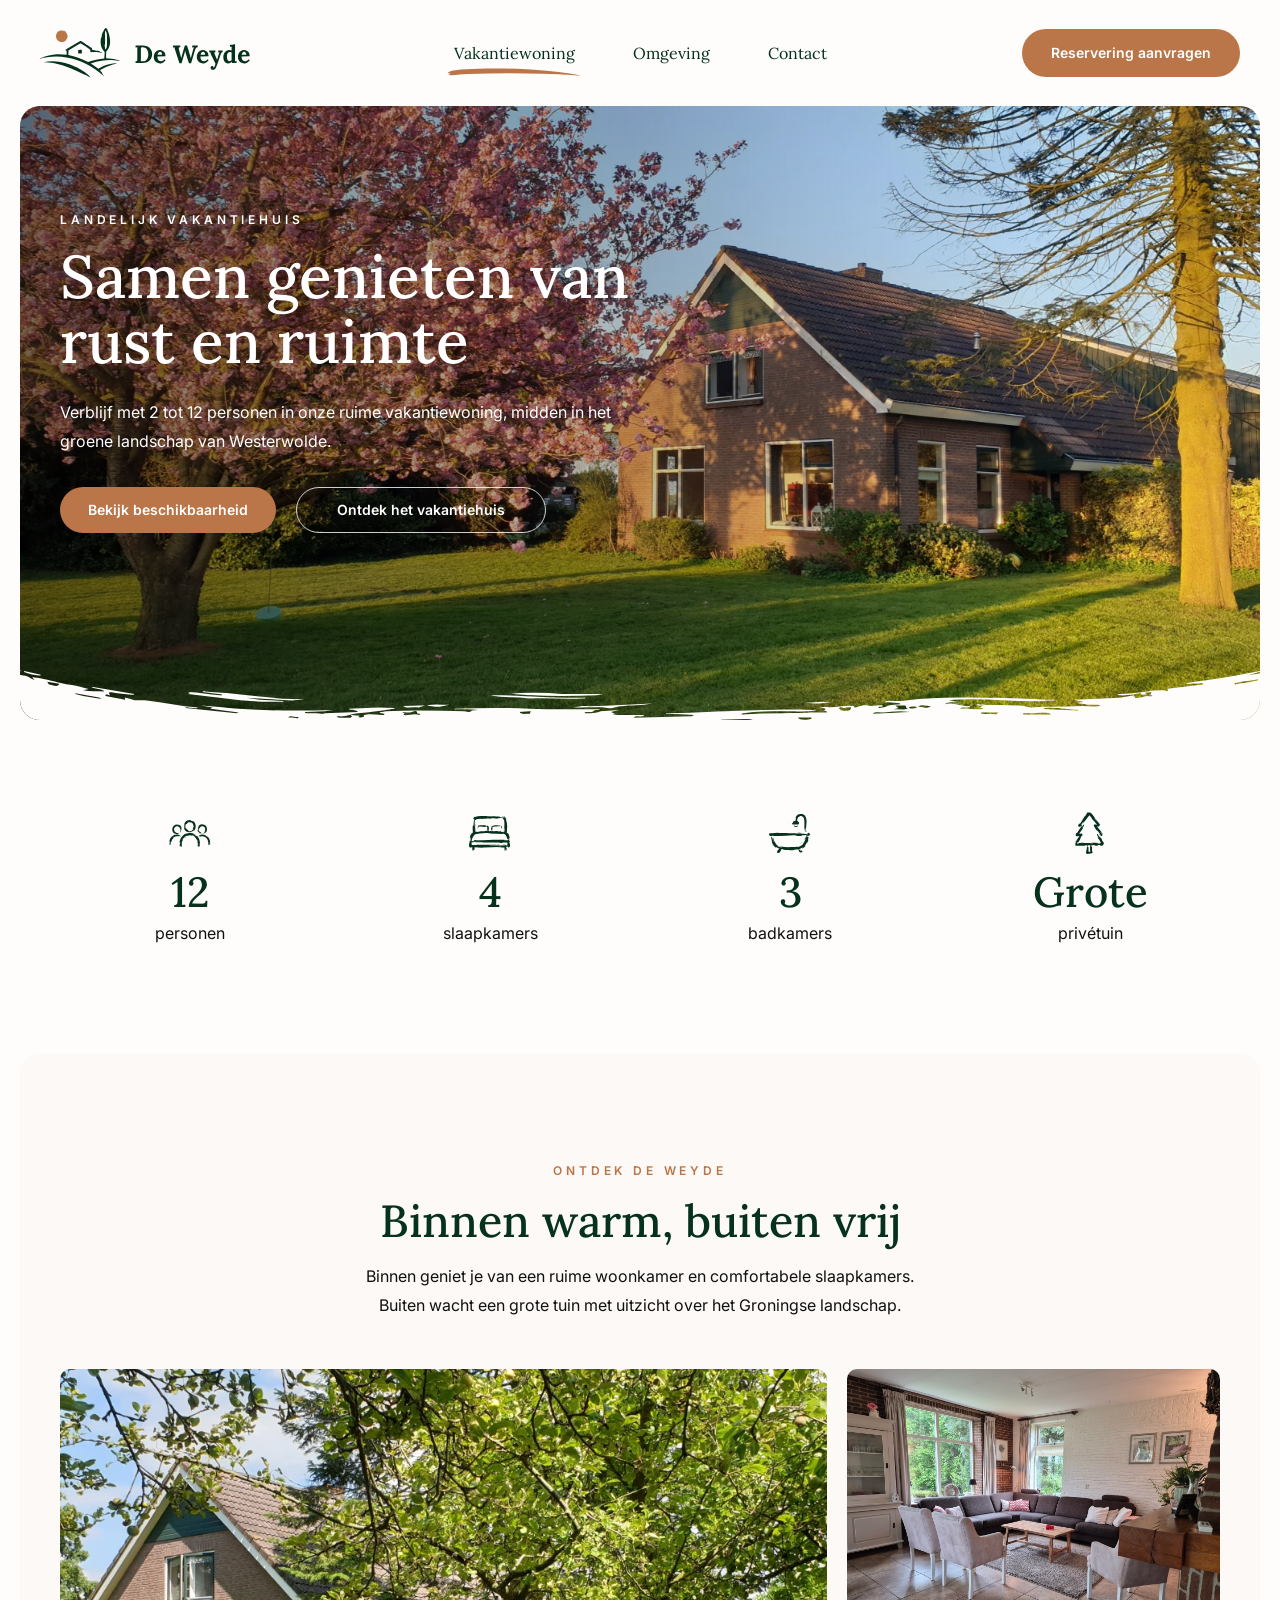
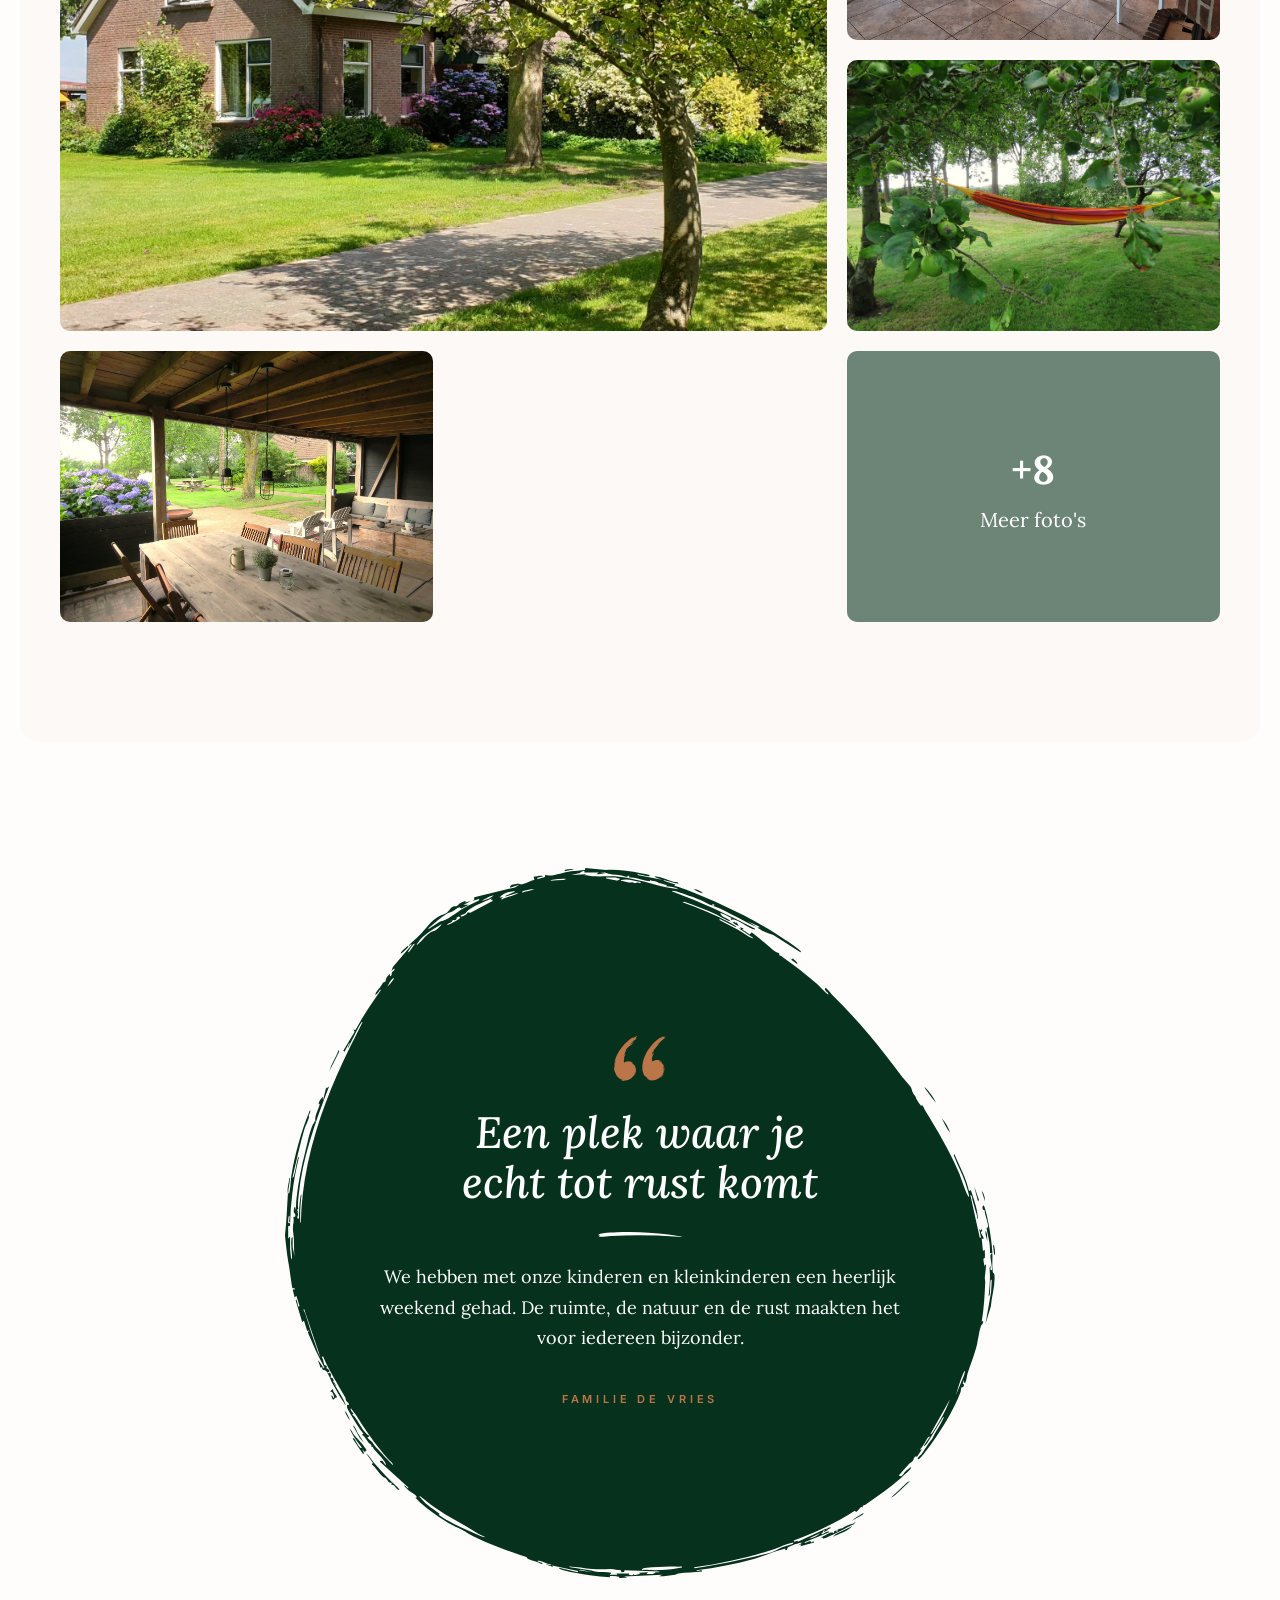
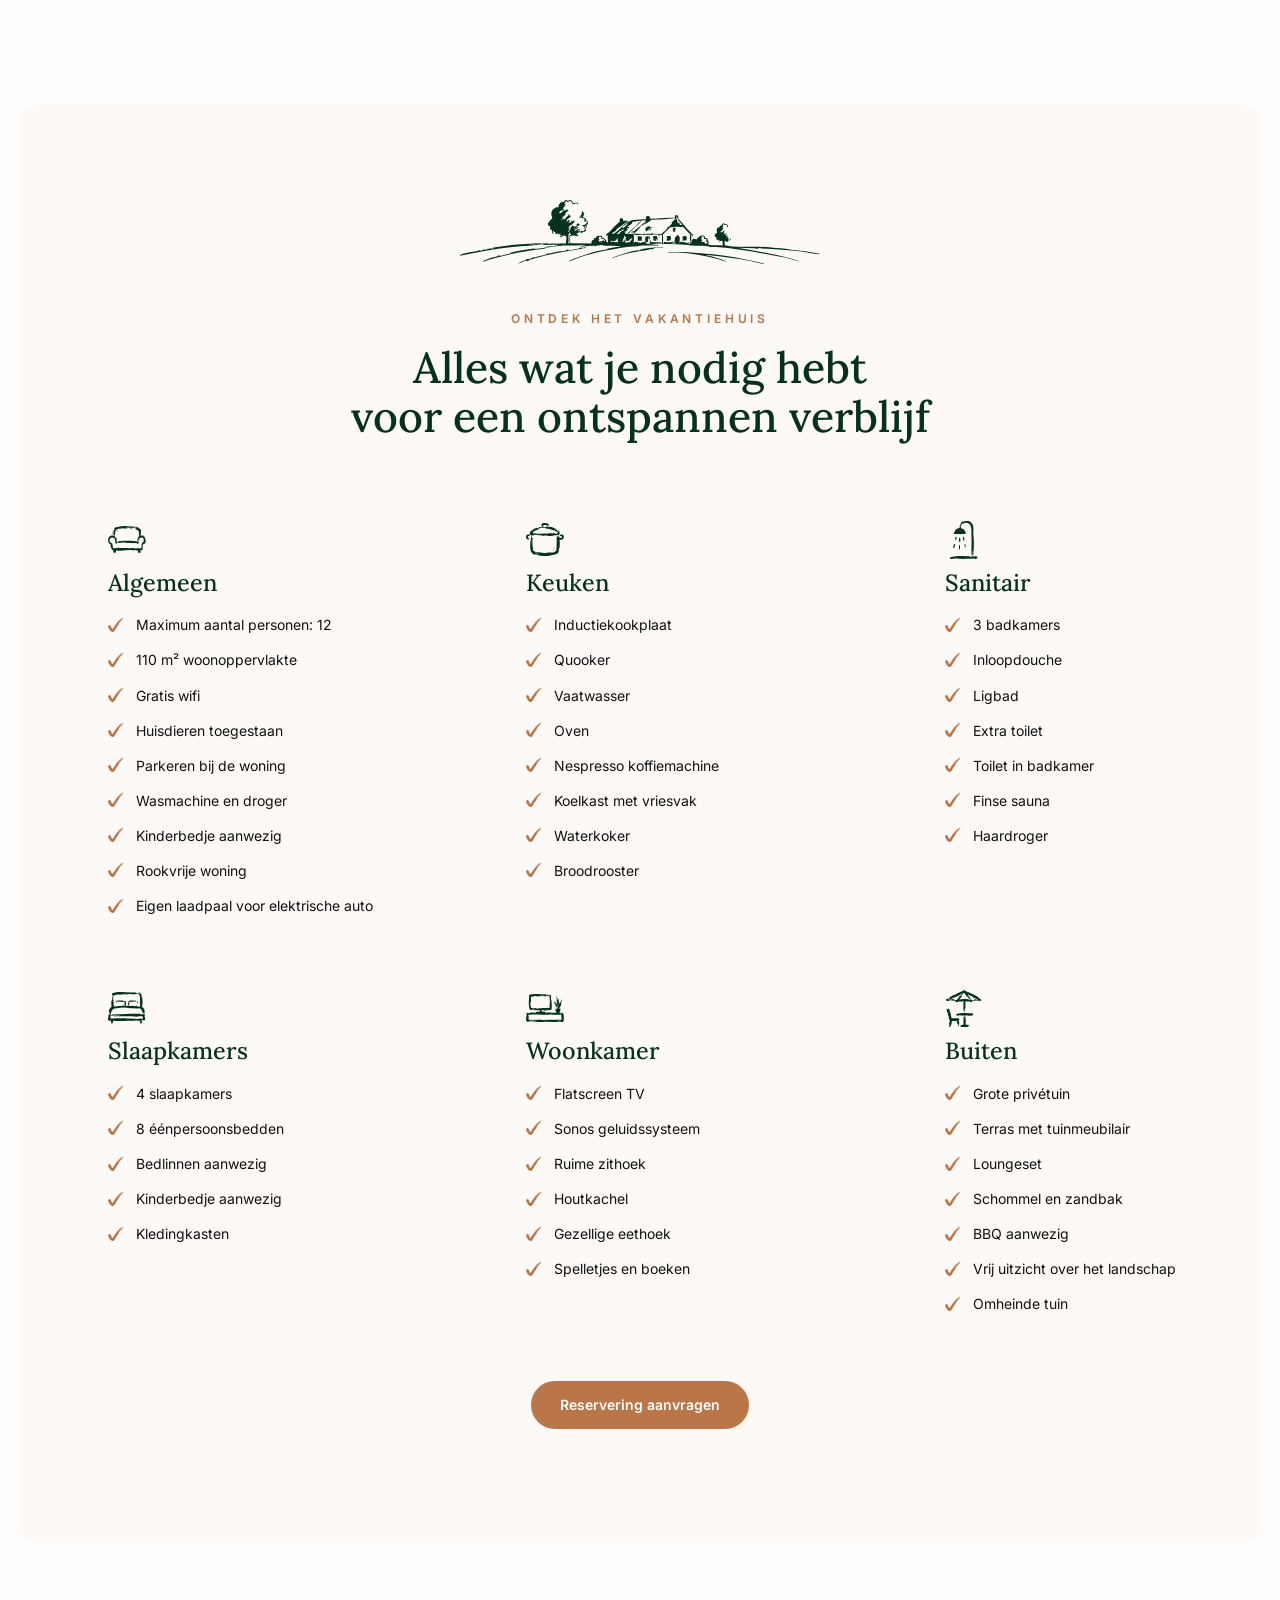
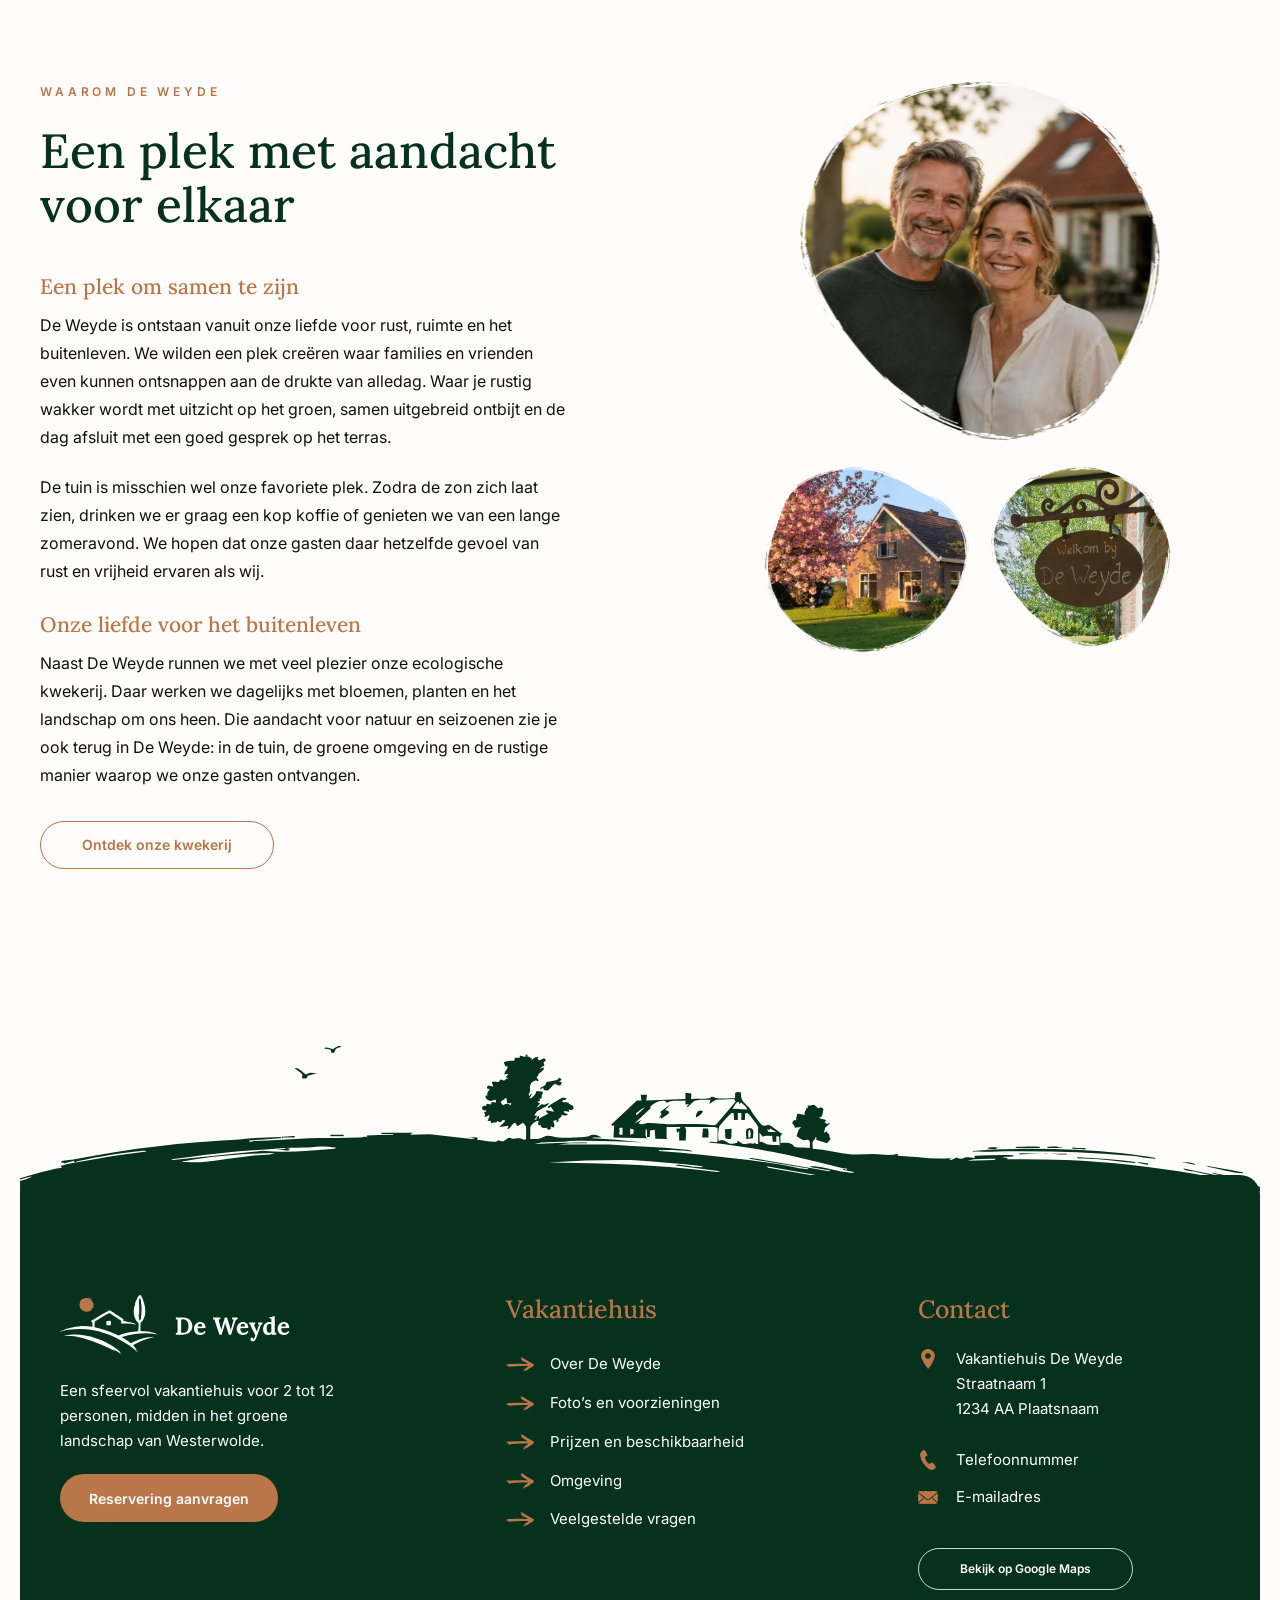
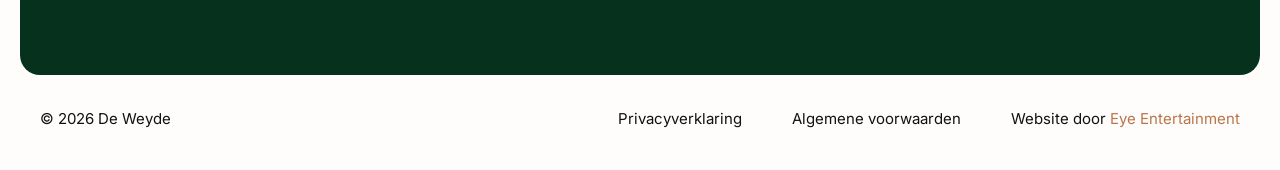
==== commit e5d591dd: "Code opschonen" ====
--- a/index.html
+++ b/index.html
@@ -12,18 +12,19 @@
   <link rel="stylesheet" href="assets/css/base.css">
   <link rel="stylesheet" href="assets/css/layout.css">
   <link rel="stylesheet" href="assets/css/components/buttons.css">
-  <link rel="stylesheet" href="assets/css/components/header.css">
-  <link rel="stylesheet" href="assets/css/sections/hero.css">
-  <link rel="stylesheet" href="assets/css/sections/usp.css">
-  <link rel="stylesheet" href="assets/css/sections/gallery.css">
-  <link rel="stylesheet" href="assets/css/sections/testimonial.css">
-  <link rel="stylesheet" href="assets/css/sections/facilities.css">
-  <link rel="stylesheet" href="assets/css/sections/about.css">
+  <link rel="stylesheet" href="assets/css/components/menu.css">
+  <link rel="stylesheet" href="assets/css/sections/header.css">
+  <link rel="stylesheet" href="assets/css/sections/usps.css">
+  <link rel="stylesheet" href="assets/css/sections/fotos.css">
+  <link rel="stylesheet" href="assets/css/sections/quotes.css">
+  <link rel="stylesheet" href="assets/css/sections/huisdetails.css">
+  <link rel="stylesheet" href="assets/css/sections/de-weyde.css">
   <link rel="stylesheet" href="assets/css/components/footer.css">
   <link rel="stylesheet" href="assets/css/responsive.css">
   <link rel="stylesheet" href="assets/css/motion.css">
 </head>
 <body>
+  <!-- Menu -->
   <header class="site-header" id="top">
     <div class="header-inner">
       <a class="brand" href="#top" aria-label="De Weyde home">
@@ -55,6 +56,7 @@
   </div>
 
   <main>
+    <!-- Header -->
     <section class="hero section-shell" aria-labelledby="hero-title">
       <div class="hero-media">
         <img class="hero-brush-mobile" src="assets/mobile/hero-brush-mobile.svg" alt="" aria-hidden="true">
@@ -72,6 +74,7 @@
       <picture class="hero-brush" aria-hidden="true"><img src="assets/brushes/hero-overlay.svg" alt=""></picture>
     </section>
 
+    <!-- USP's -->
     <section class="usp-section content-width" aria-label="Kenmerken van het vakantiehuis">
       <article class="usp-item"><img src="assets/icons/icon-personen.svg" alt=""><strong>12</strong><span>personen</span></article>
       <article class="usp-item"><img src="assets/icons/icon-slaapkamers.svg" alt=""><strong>4</strong><span>slaapkamers</span></article>
@@ -79,6 +82,7 @@
       <article class="usp-item"><img src="assets/icons/icon-grote-privetuin.svg" alt=""><strong>Grote</strong><span>privétuin</span></article>
     </section>
 
+    <!-- Foto's -->
     <section class="discover section-shell section-tinted" id="vakantiehuis">
       <div class="section-heading centered content-width">
         <p class="eyebrow">Ontdek De Weyde</p>
@@ -86,16 +90,17 @@
         <p>Binnen geniet je van een ruime woonkamer en comfortabele slaapkamers.<br>Buiten wacht een grote tuin met uitzicht over het Groningse landschap.</p>
       </div>
       <div class="gallery content-width">
-        <a class="gallery-card gallery-main" href="#"><img src="assets/fotos/foto-vakantiehuis-de-weyde-1-huis.webp" alt="Vakantiehuis De Weyde"></a>
-        <a class="gallery-card gallery-living" href="#"><img src="assets/fotos/foto-vakantiehuis-de-weyde-2-woonkamer.webp" alt="Woonkamer"></a>
-        <a class="gallery-card gallery-hammock" href="#"><img src="assets/fotos/foto-vakantiehuis-de-weyde-3-hangmat.webp" alt="Hangmat in de tuin"></a>
-        <a class="gallery-card gallery-terrace" href="#"><img src="assets/fotos/foto-vakantiehuis-de-weyde-4-tuinhuis.webp" alt="Overdekt terras"></a>
-        <a class="gallery-card gallery-bedroom" href="#"><img src="assets/fotos/foto-vakantiehuis-de-weyde-5-slaapkamer.webp" alt="Slaapkamer"></a>
-        <a class="gallery-card gallery-more" href="#"><img src="assets/fotos/foto-vakantiehuis-de-weyde-6-tuin.webp" alt="Tuin"><span><strong>+8</strong>Meer foto's</span></a>
-      </div>
-      <div class="gallery-cta"><a class="button button-primary" href="#">Bekijk fotogallerij</a></div>
-    </section>
-
+        <a class="gallery-card gallery-main" href="#"><img loading="lazy" decoding="async" src="assets/fotos/foto-vakantiehuis-de-weyde-1-huis.webp" alt="Vakantiehuis De Weyde"></a>
+        <a class="gallery-card gallery-living" href="#"><img loading="lazy" decoding="async" src="assets/fotos/foto-vakantiehuis-de-weyde-2-woonkamer.webp" alt="Woonkamer"></a>
+        <a class="gallery-card gallery-hammock" href="#"><img loading="lazy" decoding="async" src="assets/fotos/foto-vakantiehuis-de-weyde-3-hangmat.webp" alt="Hangmat in de tuin"></a>
+        <a class="gallery-card gallery-terrace" href="#"><img loading="lazy" decoding="async" src="assets/fotos/foto-vakantiehuis-de-weyde-4-tuinhuis.webp" alt="Overdekt terras"></a>
+        <a class="gallery-card gallery-bedroom" href="#"><img loading="lazy" decoding="async" src="assets/fotos/foto-vakantiehuis-de-weyde-5-slaapkamer.webp" alt="Slaapkamer"></a>
+        <a class="gallery-card gallery-more" href="#"><img loading="lazy" decoding="async" src="assets/fotos/foto-vakantiehuis-de-weyde-6-tuin.webp" alt="Tuin"><span><strong>+8</strong>Meer foto's</span></a>
+      </div>
+      <div class="gallery-cta"><a class="button button-primary" href="#">Bekijk fotogalerij</a></div>
+    </section>
+
+    <!-- Quotes -->
     <section class="testimonial content-width" aria-label="Gastenreview">
       <div class="testimonial-shape">
         <div class="testimonial-content">
@@ -108,9 +113,10 @@
       </div>
     </section>
 
+    <!-- Huisdetails -->
     <section class="facilities section-shell section-tinted" id="omgeving">
       <div class="facilities-heading centered content-width">
-        <img src="assets/illustraties/illustratie-ontdek-het-vakantiehuis.svg" alt="Illustratie van De Weyde">
+        <img loading="lazy" decoding="async" src="assets/illustraties/illustratie-ontdek-het-vakantiehuis.svg" alt="Illustratie van De Weyde">
         <p class="eyebrow">Ontdek het vakantiehuis</p>
         <h2>Alles wat je nodig hebt<br>voor een ontspannen verblijf</h2>
       </div>
@@ -125,6 +131,7 @@
       <div class="centered"><a id="reserveren" class="button button-primary" href="#contact">Reservering aanvragen</a></div>
     </section>
 
+    <!-- De Weyde -->
     <section class="about content-width">
       <div class="about-copy">
         <p class="eyebrow">Waarom De Weyde</p>
@@ -166,7 +173,7 @@
               <path d="M9.89703 287.291C8.09365 285.402 7.34694 282.295 7.55827 279.775L9.89703 287.291Z" fill="black"/>
             </clipPath>
           </defs>
-          <image class="masked-photo__image" href="assets/fotos/over-de-weyde-foto-1-masked.png" width="527" height="528" preserveAspectRatio="xMidYMid slice" clip-path="url(#about-photo-clip-1)" />
+          <image class="masked-photo__image" decoding="async" href="assets/fotos/over-de-weyde-foto-1-masked.png" width="527" height="528" preserveAspectRatio="xMidYMid slice" clip-path="url(#about-photo-clip-1)" />
         </svg>
         <svg class="masked-photo mask-2" viewBox="0 0 356 327" role="img" aria-label="Vakantiehuis De Weyde">
           <defs>
@@ -205,7 +212,7 @@
               <path d="M345.177 107.969L343.078 102.545C344.181 103.962 344.804 106.196 345.177 107.969Z" fill="black"/>
             </clipPath>
           </defs>
-          <image class="masked-photo__image" href="assets/fotos/over-de-weyde-foto-2-masked.png" width="356" height="327" preserveAspectRatio="xMidYMid slice" clip-path="url(#about-photo-clip-2)" />
+          <image class="masked-photo__image" decoding="async" href="assets/fotos/over-de-weyde-foto-2-masked.png" width="356" height="327" preserveAspectRatio="xMidYMid slice" clip-path="url(#about-photo-clip-2)" />
         </svg>
         <svg class="masked-photo mask-3" viewBox="0 0 271 271" role="img" aria-label="Welkom bij De Weyde">
           <defs>
@@ -236,15 +243,16 @@
               <path d="M5.08925 147.731C4.16192 146.759 3.77794 145.161 3.88661 143.866L5.08925 147.731Z" fill="black"/>
             </clipPath>
           </defs>
-          <image class="masked-photo__image" href="assets/fotos/over-de-weyde-foto-3-masked.png" width="271" height="271" preserveAspectRatio="xMidYMid slice" clip-path="url(#about-photo-clip-3)" />
+          <image class="masked-photo__image" decoding="async" href="assets/fotos/over-de-weyde-foto-3-masked.png" width="271" height="271" preserveAspectRatio="xMidYMid slice" clip-path="url(#about-photo-clip-3)" />
         </svg>
       </div>
     </section>
   </main>
 
+  <!-- Footer -->
   <footer id="contact">
     <div class="footer-shell section-shell">
-      <picture class="footer-illustration" aria-hidden="true"><source media="(max-width:760px)" srcset="assets/illustraties/illustratie-footer-mobile.svg"><img src="assets/illustraties/llustratie-footer.svg" alt=""></picture>
+      <picture class="footer-illustration" aria-hidden="true"><source media="(max-width:760px)" srcset="assets/illustraties/illustratie-footer-mobile.svg"><img loading="lazy" decoding="async" src="assets/illustraties/illustratie-footer.svg" alt=""></picture>
       <div class="footer-main content-width">
         <div class="footer-brand"><img src="assets/brand/logo-de-weyde-wit.svg" alt="De Weyde"><p>Een sfeervol vakantiehuis voor 2 tot 12 personen, midden in het groene landschap van Westerwolde.</p><a class="button button-primary" href="#reserveren">Reservering aanvragen</a></div>
         <div class="footer-links"><h2>Vakantiehuis</h2><a href="#vakantiehuis"><img src="assets/icons/icon-arrow-right.svg" alt=""><span>Over De Weyde</span></a><a href="#vakantiehuis"><img src="assets/icons/icon-arrow-right.svg" alt=""><span>Foto’s en voorzieningen</span></a><a href="#reserveren"><img src="assets/icons/icon-arrow-right.svg" alt=""><span>Prijzen en beschikbaarheid</span></a><a href="#omgeving"><img src="assets/icons/icon-arrow-right.svg" alt=""><span>Omgeving</span></a><a href="#"><img src="assets/icons/icon-arrow-right.svg" alt=""><span>Veelgestelde vragen</span></a></div>
--- a/assets/css/components/buttons.css
+++ b/assets/css/components/buttons.css
@@ -1,3 +1,7 @@
+/* ======================================================
+   BUTTONS
+====================================================== */
+
 .button {
   display: inline-flex;
   align-items: center;
--- a/assets/css/components/menu.css
+++ b/assets/css/components/menu.css
@@ -0,0 +1,200 @@
+/* ======================================================
+   MENU
+====================================================== */
+
+.site-header {
+  position: sticky;
+  top: 0;
+  z-index: 40;
+  display: flex;
+  align-items: center;
+  height: var(--header-height);
+  background: rgba(254, 253, 251, .9);
+  backdrop-filter: blur(25px);
+  transition: box-shadow var(--transition-fast);
+}
+.site-header.scrolled { box-shadow: var(--shadow-header); }
+.header-inner {
+  display: grid;
+  grid-template-columns: 1fr auto 1fr;
+  align-items: center;
+  width: min(calc(100% - 80px), var(--max-content));
+  margin: auto;
+}
+.brand img {
+  width: 210px;
+  transform-origin: center;
+  transition: transform var(--transition-slow);
+}
+.brand:hover img { transform: scale(1.04); }
+.desktop-nav {
+  display: flex;
+  align-items: center;
+  gap: 58px;
+  font-family: Lora, Georgia, serif;
+}
+.desktop-nav a {
+  position: relative;
+  padding: 12px 0;
+}
+.desktop-nav a::after {
+  content: "";
+  position: absolute;
+  left: 50%;
+  bottom: 2px;
+  width: 110%;
+  height: 8px;
+  transform: translateX(-50%) scaleX(0);
+  background: url('../../brushes/menu-underline-onhover.svg') center / 100% 100% no-repeat;
+  transition: transform .2s ease;
+}
+.desktop-nav a:hover::after,
+.desktop-nav a.is-active::after { transform: translateX(-50%) scaleX(1); }
+.desktop-nav a.is-active::after { background-image: url('../../brushes/menu-underline-actief.svg'); }
+.header-cta { justify-self: end; }
+.menu-toggle {
+  display: none;
+  border: 0;
+  background: none;
+  padding: 8px;
+  line-height: 0;
+}
+.menu-toggle img { width: 34px; height: 34px; object-fit: contain; }
+.mobile-menu {
+  position: fixed;
+  inset: 0;
+  z-index: 1100;
+  display: grid;
+  overflow: hidden;
+  background: rgba(254, 253, 251, .86);
+  -webkit-backdrop-filter: blur(18px);
+  backdrop-filter: blur(18px);
+  opacity: 0;
+  visibility: hidden;
+  pointer-events: none;
+  clip-path: inset(0 0 100% 0);
+  transition:
+    clip-path .48s cubic-bezier(.22, 1, .36, 1),
+    opacity .24s ease,
+    visibility 0s linear .48s;
+}
+.mobile-menu::before {
+  content: "";
+  position: absolute;
+  top: 40px;
+  left: 0;
+  z-index: 0;
+  width: 100%;
+  height: clamp(760px, calc(100svh - 80px), 900px);
+  background: url('../../mobile/mobile-menu-background.svg') center / 100% 100% no-repeat;
+  opacity: 1;
+  filter: none;
+  transform: translateY(-10px) scale(.985);
+  transform-origin: top center;
+  transition: transform .58s cubic-bezier(.22, 1, .36, 1);
+  pointer-events: none;
+}
+.mobile-menu.open {
+  opacity: 1;
+  visibility: visible;
+  pointer-events: auto;
+  clip-path: inset(0 0 0 0);
+  transition-delay: 0s;
+}
+.mobile-menu.open::before { transform: translateY(0) scale(1); }
+.mobile-menu__inner {
+  position: relative;
+  z-index: 1;
+  display: flex;
+  flex-direction: column;
+  width: min(100%, 560px);
+  height: clamp(760px, calc(100svh - 80px), 900px);
+  margin: 40px auto;
+  padding: clamp(118px, 15vh, 145px) 60px clamp(72px, 8vh, 92px);
+}
+.mobile-close {
+  position: absolute;
+  top: 36px;
+  right: 38px;
+  z-index: 2;
+  display: grid;
+  place-items: center;
+  width: 44px;
+  height: 44px;
+  padding: 0;
+  border: 0;
+  background: transparent;
+  cursor: pointer;
+}
+.mobile-close img {
+  display: block;
+  width: auto;
+  height: 24px;
+  max-height: 24px;
+}
+.mobile-menu-logo {
+  width: 265px;
+  max-width: 72%;
+  margin: 0 auto clamp(95px, 12vh, 130px);
+}
+.mobile-menu nav {
+  display: grid;
+  gap: clamp(42px, 7vh, 68px);
+}
+.mobile-menu nav a {
+  display: flex;
+  align-items: center;
+  justify-content: space-between;
+  color: var(--color-white);
+  font-family: Lora, Georgia, serif;
+  font-size: 31px;
+  line-height: 1.2;
+}
+.mobile-menu nav img {
+  width: 46px;
+  height: auto;
+  flex: 0 0 auto;
+}
+.mobile-menu__cta {
+  display: inline-flex;
+  align-items: center;
+  justify-content: center;
+  width: 100%;
+  min-height: 90px;
+  margin-top: auto;
+  padding: 18px 28px;
+  border-radius: 999px;
+  background: var(--color-accent);
+  color: var(--color-white);
+  font-size: 24px;
+  font-weight: 600;
+  text-align: center;
+}
+.mobile-menu-logo,
+.mobile-menu nav a,
+.mobile-menu__cta {
+  opacity: 0;
+  transform: translateY(-9px);
+  transition:
+    opacity .3s ease,
+    transform .46s cubic-bezier(.22, 1, .36, 1);
+}
+.mobile-menu.open .mobile-menu-logo { opacity: 1; transform: translateY(0); transition-delay: .10s; }
+.mobile-menu.open nav a:nth-child(1) { opacity: 1; transform: translateY(0); transition-delay: .15s; }
+.mobile-menu.open nav a:nth-child(2) { opacity: 1; transform: translateY(0); transition-delay: .20s; }
+.mobile-menu.open nav a:nth-child(3) { opacity: 1; transform: translateY(0); transition-delay: .25s; }
+.mobile-menu.open .mobile-menu__cta { opacity: 1; transform: translateY(0); transition-delay: .30s; }
+.mobile-close {
+  opacity: 0;
+  transform: scale(.82) rotate(-8deg);
+  transition:
+    opacity .22s ease,
+    transform .38s cubic-bezier(.22, 1, .36, 1);
+}
+.mobile-menu.open .mobile-close {
+  opacity: 1;
+  transform: scale(1) rotate(0);
+  transition-delay: .12s;
+}
+body.menu-open { overflow: hidden; }
+
--- a/assets/css/sections/header.css
+++ b/assets/css/sections/header.css
@@ -0,0 +1,55 @@
+/* ======================================================
+   HEADER
+====================================================== */
+
+.hero {
+  position: relative;
+  height: min(735px, calc(100vh - 112px));
+  min-height: 650px;
+  overflow: hidden;
+  color: var(--color-white);
+}
+.hero-media,
+.hero-overlay { position: absolute; inset: 0; }
+.hero-brush-mobile { display: none; }
+.hero-media {
+  background: url('../../fotos/vakantiehuis-de-weyde-banner.webp') center 48% / cover no-repeat;
+  transform: scale(1.001);
+  transition: transform 7s cubic-bezier(.2, .65, .25, 1);
+  will-change: transform;
+}
+.hero:hover .hero-media { transform: scale(1.04); }
+.hero-overlay {
+  background: linear-gradient(90deg, rgba(0,0,0,.55) 0%, rgba(0,0,0,.24) 50%, rgba(0,0,0,.03) 82%);
+}
+.hero-content {
+  position: relative;
+  z-index: 2;
+  max-width: var(--max-content);
+  padding-top: 128px;
+}
+.eyebrow-light { color: var(--color-white); }
+.hero h1 {
+  max-width: 670px;
+  font-size: clamp(54px, 4.55vw, 70px);
+  line-height: 1.08;
+}
+.hero-intro {
+  max-width: 565px;
+  margin-top: 30px;
+  font-size: 16px;
+  line-height: 1.85;
+}
+.hero-actions { display: flex; gap: 20px; margin-top: 38px; }
+.hero-actions .button { min-height: 46px; padding-inline: 27px; }
+.hero-brush {
+  position: absolute;
+  left: -10px;
+  bottom: -1px;
+  z-index: 3;
+  display: block;
+  width: calc(100% + 20px);
+  max-width: none;
+  pointer-events: none;
+}
+.hero-brush img { width: 100%; height: auto; }
--- a/assets/css/sections/usps.css
+++ b/assets/css/sections/usps.css
@@ -0,0 +1,30 @@
+/* ======================================================
+   USP'S
+====================================================== */
+
+.usp-section {
+  display: grid;
+  grid-template-columns: repeat(4, 1fr);
+  padding: 92px 0 106px;
+}
+.usp-item { text-align: center; }
+.usp-item img {
+  width: 42px;
+  height: 42px;
+  margin: 0 auto 17px;
+  object-fit: contain;
+  transition: transform .28s cubic-bezier(.22,.7,.2,1);
+}
+@media (hover: hover) and (pointer: fine) {
+  .usp-item:hover img { transform: translateY(-2px) scale(1.08); }
+}
+.usp-item strong {
+  display: block;
+  font: 500 42px / 1 Lora, Georgia, serif;
+}
+.usp-item span {
+  display: block;
+  margin-top: 7px;
+  color: #111;
+  font-size: 16px;
+}
--- a/assets/css/sections/fotos.css
+++ b/assets/css/sections/fotos.css
@@ -0,0 +1,53 @@
+/* ======================================================
+   FOTO'S
+====================================================== */
+
+.discover { padding: 108px 0 120px; }
+.gallery {
+  display: grid;
+  grid-template-columns: repeat(3, minmax(0, 1fr));
+  grid-template-rows: repeat(3, minmax(0, 1fr));
+  aspect-ratio: 1.36;
+  gap: 20px;
+}
+.gallery-card {
+  position: relative;
+  overflow: hidden;
+  border-radius: var(--radius-image);
+}
+.gallery-card img {
+  width: 100%;
+  height: 100%;
+  object-fit: cover;
+  transition: transform .4s ease;
+}
+.gallery-card:hover img { transform: scale(1.04); }
+.gallery-main { grid-column: 1 / 3; grid-row: 1 / 3; }
+.gallery-living { grid-column: 3; grid-row: 1; }
+.gallery-hammock { grid-column: 3; grid-row: 2; }
+.gallery-terrace { grid-column: 1; grid-row: 3; }
+.gallery-bedroom { grid-column: 2; grid-row: 3; }
+.gallery-more { grid-column: 3; grid-row: 3; }
+.gallery-more::after {
+  content: "";
+  position: absolute;
+  inset: 0;
+  background: rgba(6, 49, 29, .58);
+  backdrop-filter: blur(5px);
+  transition: background .3s ease;
+}
+.gallery-more:hover::after { background: rgba(6, 49, 29, .35); }
+.gallery-more span {
+  position: absolute;
+  inset: 0;
+  z-index: 2;
+  display: flex;
+  flex-direction: column;
+  align-items: center;
+  justify-content: center;
+  color: var(--color-white);
+  font-family: Lora, Georgia, serif;
+  font-size: 20px;
+}
+.gallery-more strong { font-size: 40px; }
+.gallery-cta { display: none; text-align: center; }
--- a/assets/css/sections/quotes.css
+++ b/assets/css/sections/quotes.css
@@ -0,0 +1,30 @@
+/* ======================================================
+   QUOTES
+====================================================== */
+
+.testimonial { padding: 126px 0; }
+.testimonial-shape {
+  display: grid;
+  place-items: center;
+  width: min(710px, 90vw);
+  aspect-ratio: 1 / 1;
+  margin: auto;
+  background: url('../../brushes/brush-background-quote.svg') center / contain no-repeat;
+  color: var(--color-white);
+}
+.testimonial-content { width: 75%; text-align: center; }
+.quote-icon { width: 52px; margin: 0 auto 26px; }
+.testimonial h2 { font-size: 44px; font-style: italic; }
+.quote-line { width: 84px; margin: 25px auto; }
+.testimonial blockquote {
+  max-width: 520px;
+  margin: 0 auto 30px;
+  font: 400 18px / 1.7 Lora, Georgia, serif;
+}
+.testimonial cite {
+  color: var(--color-accent);
+  font: 600 11px Inter, Arial, sans-serif;
+  font-style: normal;
+  letter-spacing: .35em;
+  text-transform: uppercase;
+}
--- a/assets/css/sections/huisdetails.css
+++ b/assets/css/sections/huisdetails.css
@@ -0,0 +1,56 @@
+/* ======================================================
+   HUISDETAILS
+====================================================== */
+
+.facilities { padding: 96px 0 114px; }
+.facilities-heading img { width: 360px; margin: 0 auto 45px; }
+.facilities-heading h2 { font-size: 43px; }
+.facilities-grid {
+  display: grid;
+  grid-template-columns: repeat(3, 1fr);
+  gap: 72px 95px;
+  margin-top: 80px;
+  margin-bottom: 65px;
+  transform: translateX(48px);
+}
+.facility button {
+  display: block;
+  width: 100%;
+  padding: 0;
+  border: 0;
+  background: none;
+  color: var(--color-green);
+  text-align: left;
+  cursor: default;
+}
+.facility button span {
+  display: block;
+  font: 600 20px Lora, Georgia, serif;
+}
+.facility button img {
+  width: 38px;
+  height: 38px;
+  margin-bottom: 10px;
+  object-fit: contain;
+}
+.facility button b { display: none; }
+.facility-arrow { display: none; }
+.facility ul {
+  display: grid;
+  gap: 12px;
+  margin: 18px 0 0;
+  padding: 0;
+  color: #111;
+  font-size: 14px;
+  list-style: none;
+}
+.facility li { position: relative; padding-left: 28px; }
+.facility li::before {
+  content: "";
+  position: absolute;
+  top: 3px;
+  left: 0;
+  width: 16px;
+  height: 16px;
+  background: url('../../icons/icon-check.svg') center / contain no-repeat;
+}
--- a/assets/css/sections/de-weyde.css
+++ b/assets/css/sections/de-weyde.css
@@ -0,0 +1,69 @@
+/* ======================================================
+   DE WEYDE
+====================================================== */
+
+.about {
+  display: grid;
+  grid-template-columns: .88fr 1.12fr;
+  gap: 80px;
+  padding: 138px 0;
+}
+.about-copy { max-width: 540px; }
+.about-copy .eyebrow { color: #BA7548; }
+.about-copy h2 { margin-bottom: 42px; font-size: 48px; }
+.about-copy h3 {
+  margin: 28px 0 12px;
+  color: var(--color-accent);
+  font-size: 21px;
+}
+.about-copy p {
+  margin-bottom: 22px;
+  color: #111;
+  line-height: 1.75;
+}
+.about-copy .button { margin-top: 10px; }
+.about-visual {
+  position: relative;
+  display: grid;
+  grid-template-columns: repeat(2, minmax(0, 1fr));
+  grid-template-rows: auto auto;
+  align-items: start;
+  justify-items: center;
+  column-gap: 24px;
+  row-gap: 24px;
+  min-height: 0;
+  isolation: isolate;
+}
+.masked-photo {
+  position: relative;
+  display: block;
+  overflow: visible;
+}
+.masked-photo__image {
+  transition: transform 1.4s cubic-bezier(.2, .65, .25, 1);
+  transform-box: fill-box;
+  transform-origin: center;
+  will-change: transform;
+}
+.masked-photo:hover .masked-photo__image { transform: scale(1.035); }
+.mask-1 {
+  grid-column: 1 / -1;
+  width: min(430px, 82%);
+  height: auto;
+  aspect-ratio: 1 / 1;
+  z-index: 1;
+}
+.mask-2 {
+  grid-column: 1;
+  justify-self: end;
+  width: min(250px, 86%);
+  aspect-ratio: 356 / 327;
+  z-index: 2;
+}
+.mask-3 {
+  grid-column: 2;
+  justify-self: start;
+  width: min(210px, 74%);
+  aspect-ratio: 1 / 1;
+  z-index: 3;
+}
--- a/assets/css/components/footer.css
+++ b/assets/css/components/footer.css
@@ -1,3 +1,7 @@
+/* ======================================================
+   FOOTER
+====================================================== */
+
 footer { padding-top: 48px; }
 .footer-shell {
   position: relative;
--- a/assets/css/responsive.css
+++ b/assets/css/responsive.css
@@ -1,4 +1,4 @@
-
+/* Header — kleinere desktops */
 @media (min-width: 1051px) and (max-width: 1439px) {
   .hero {
     height: clamp(540px, 48vw, 620px);
@@ -10,6 +10,8 @@
   .hero-actions { margin-top: 30px; }
 }
 
+
+/* De Weyde — kleinere desktops */
 @media (min-width: 1051px) and (max-width: 1399px) {
   .about {
     grid-template-columns: minmax(0, .92fr) minmax(430px, 1.08fr);
@@ -18,30 +20,18 @@
   }
   .about-visual {
     width: min(100%, 520px);
-    min-height: 560px;
+    min-height: 0;
     justify-self: end;
-  }
-  .mask-1 {
-    top: 0;
-    left: 50%;
-    right: auto;
-    width: 72%;
-    height: auto;
-    aspect-ratio: 1 / 1;
-    transform: translateX(-50%);
-  }
-  .mask-2 {
-    left: 1%;
-    bottom: 8px;
-    width: 38%;
-  }
-  .mask-3 {
-    right: 1%;
-    bottom: 8px;
-    width: 38%;
-  }
-}
-
+    column-gap: 22px;
+    row-gap: 26px;
+  }
+  .mask-1 { width: min(360px, 74%); }
+  .mask-2 { width: min(205px, 82%); }
+  .mask-3 { width: min(180px, 72%); }
+}
+
+
+/* Tablet en kleiner — globale omschakeling */
 @media (max-width: 1050px) {
   .desktop-nav,
   .header-cta { display: none; }
@@ -55,6 +45,8 @@
   .facilities-grid { gap: 55px 45px; transform: none; }
 }
 
+
+/* Tablet — Header en De Weyde */
 @media (min-width: 761px) and (max-width: 1050px) {
   .hero {
     height: clamp(460px, 52vw, 520px);
@@ -75,14 +67,18 @@
   .about-copy h2 { font-size: clamp(39px, 4.6vw, 48px); }
   .about-visual {
     width: 100%;
-    min-height: 520px;
+    min-height: 0;
     margin: 0;
-  }
-  .mask-1 { top: 18px; right: 4%; width: 76%; height: auto; aspect-ratio: 1 / 1; }
-  .mask-2 { left: 0; bottom: 42px; width: 45%; }
-  .mask-3 { right: 1%; bottom: 22px; width: 38%; }
-}
-
+    column-gap: 18px;
+    row-gap: 24px;
+  }
+  .mask-1 { width: min(310px, 78%); }
+  .mask-2 { width: min(175px, 86%); }
+  .mask-3 { width: min(155px, 76%); }
+}
+
+
+/* Mobiel — Menu, Header, USP's, Foto's, Quotes, Huisdetails, De Weyde en Footer */
 @media (max-width: 760px) {
   body { font-size: var(--mobile-body-size); line-height: var(--mobile-body-line-height); }
   .content-width { width: 100%; padding-inline: var(--mobile-content-padding); }
@@ -131,7 +127,7 @@
     background: rgba(254, 253, 251, .9);
     -webkit-backdrop-filter: blur(25px);
     backdrop-filter: blur(25px);
-    box-shadow: none !important;
+    box-shadow: var(--shadow-header);
   }
   .header-inner { width: 100%; padding-inline: var(--mobile-header-padding); }
   .brand img { width: 190px; max-width: 68vw; }
@@ -402,16 +398,18 @@
   .about-visual {
     order: -1;
     width: 100%;
-    height: 425px;
-    min-height: 425px;
-    margin: 0 0 32px;
+    height: auto;
+    min-height: 0;
+    margin: 0 0 40px;
+    column-gap: 14px;
+    row-gap: 22px;
     overflow: visible;
   }
   .masked-photo { overflow: hidden; }
   .masked-photo__image { object-fit: cover; }
-  .mask-1 { top: 28px; left: 50%; right: auto; width: 270px; height: 270px; transform: translateX(-50%); }
-  .mask-2 { top: 244px; bottom: auto; left: 0; width: 172px; aspect-ratio: 356 / 327; }
-  .mask-3 { top: 238px; right: 0; bottom: auto; width: 150px; }
+  .mask-1 { width: clamp(250px, 72vw, 290px); }
+  .mask-2 { width: min(172px, 94%); }
+  .mask-3 { width: min(150px, 84%); }
   .about-copy { max-width: none; }
   .about-copy h2 { margin-bottom: var(--mobile-space-m); }
   .about-copy h3 { margin: var(--mobile-space-m) 0 12px; font-size: var(--mobile-h3-size); }
@@ -468,11 +466,13 @@
   .footer-bottom nav { display: grid; gap: 8px; margin-top: 20px; }
 }
 
+
+/* Kleine mobiele schermen */
 @media (max-width: 420px) {
   .brand img { width: 178px; }
   .hero-media { height: 390px; }
-  .mask-1 { width: 250px; height: 250px; }
-  .mask-2 { top: 226px; width: 158px; }
-  .mask-3 { top: 225px; width: 140px; }
-  .about-visual { height: 395px; min-height: 395px; }
-}
+  .about-visual { row-gap: 20px; margin-bottom: 36px; }
+  .mask-1 { width: 250px; }
+  .mask-2 { width: min(158px, 94%); }
+  .mask-3 { width: min(140px, 84%); }
+}
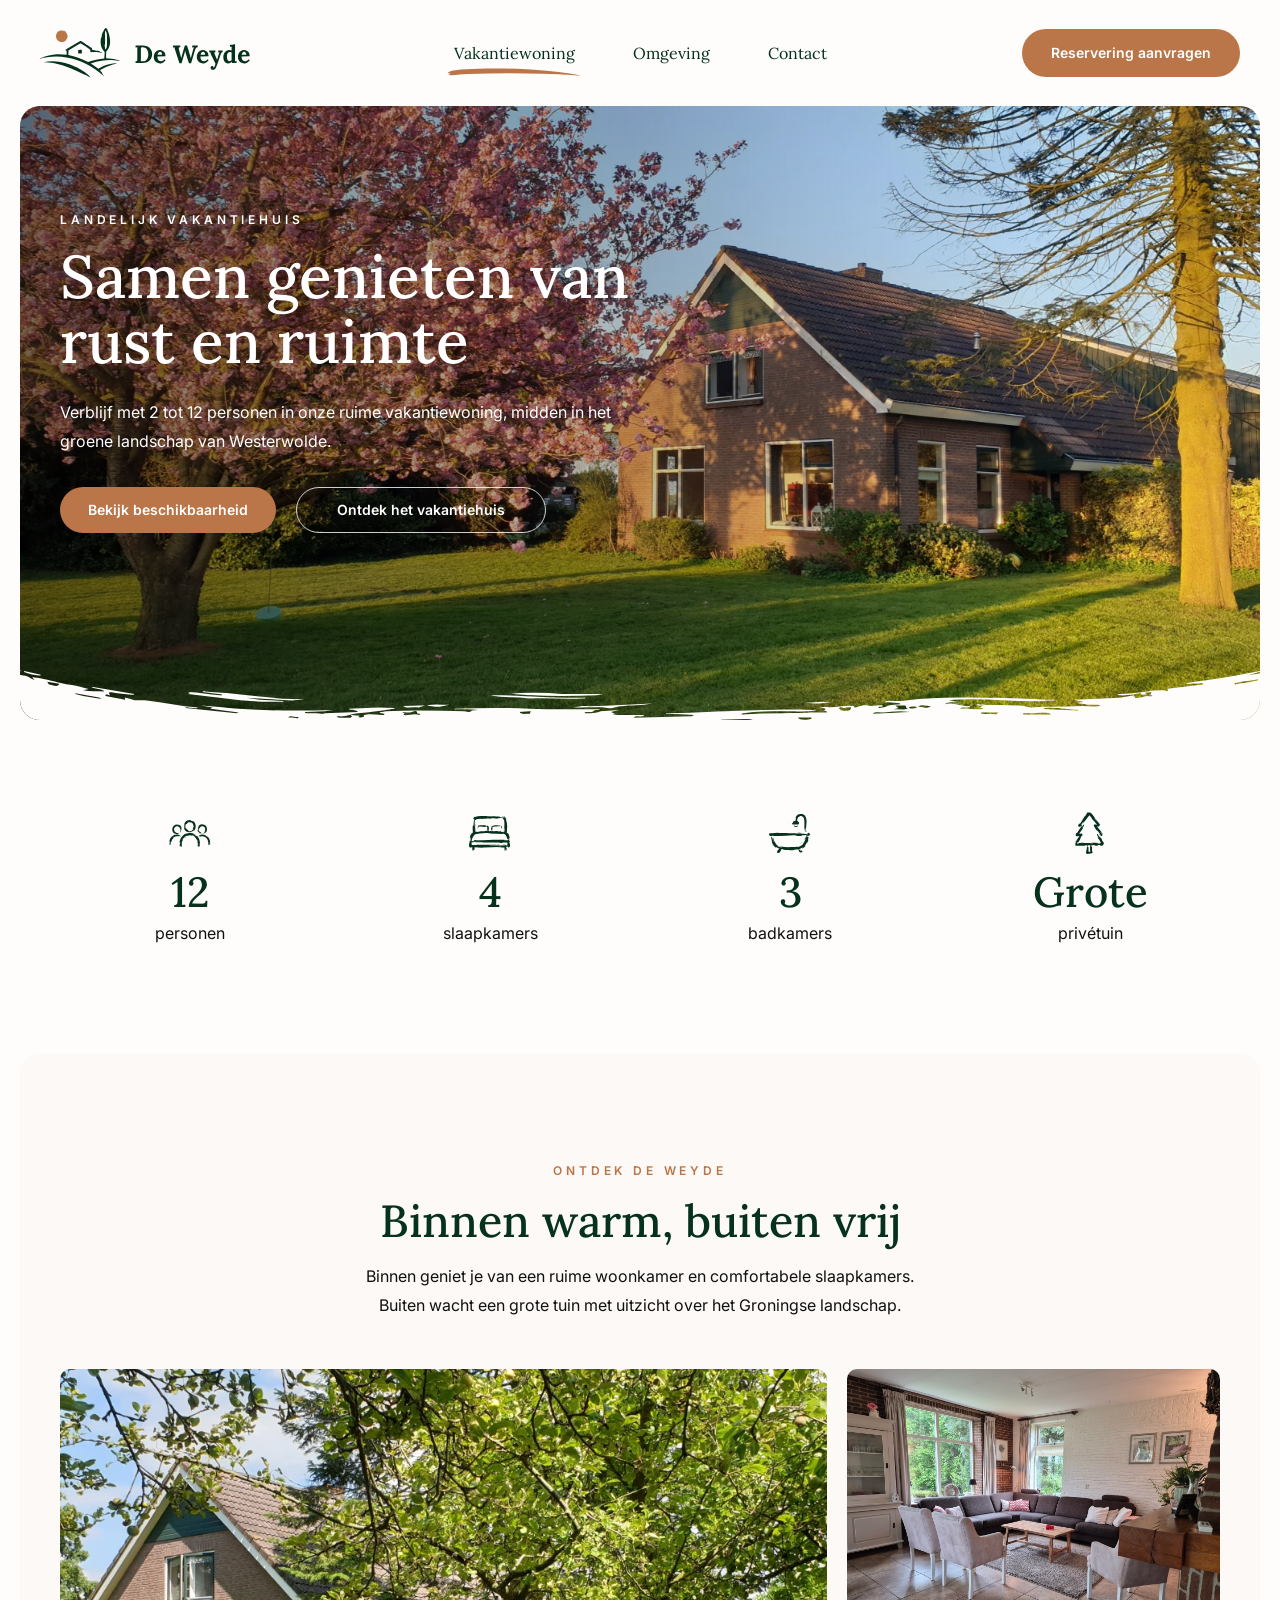
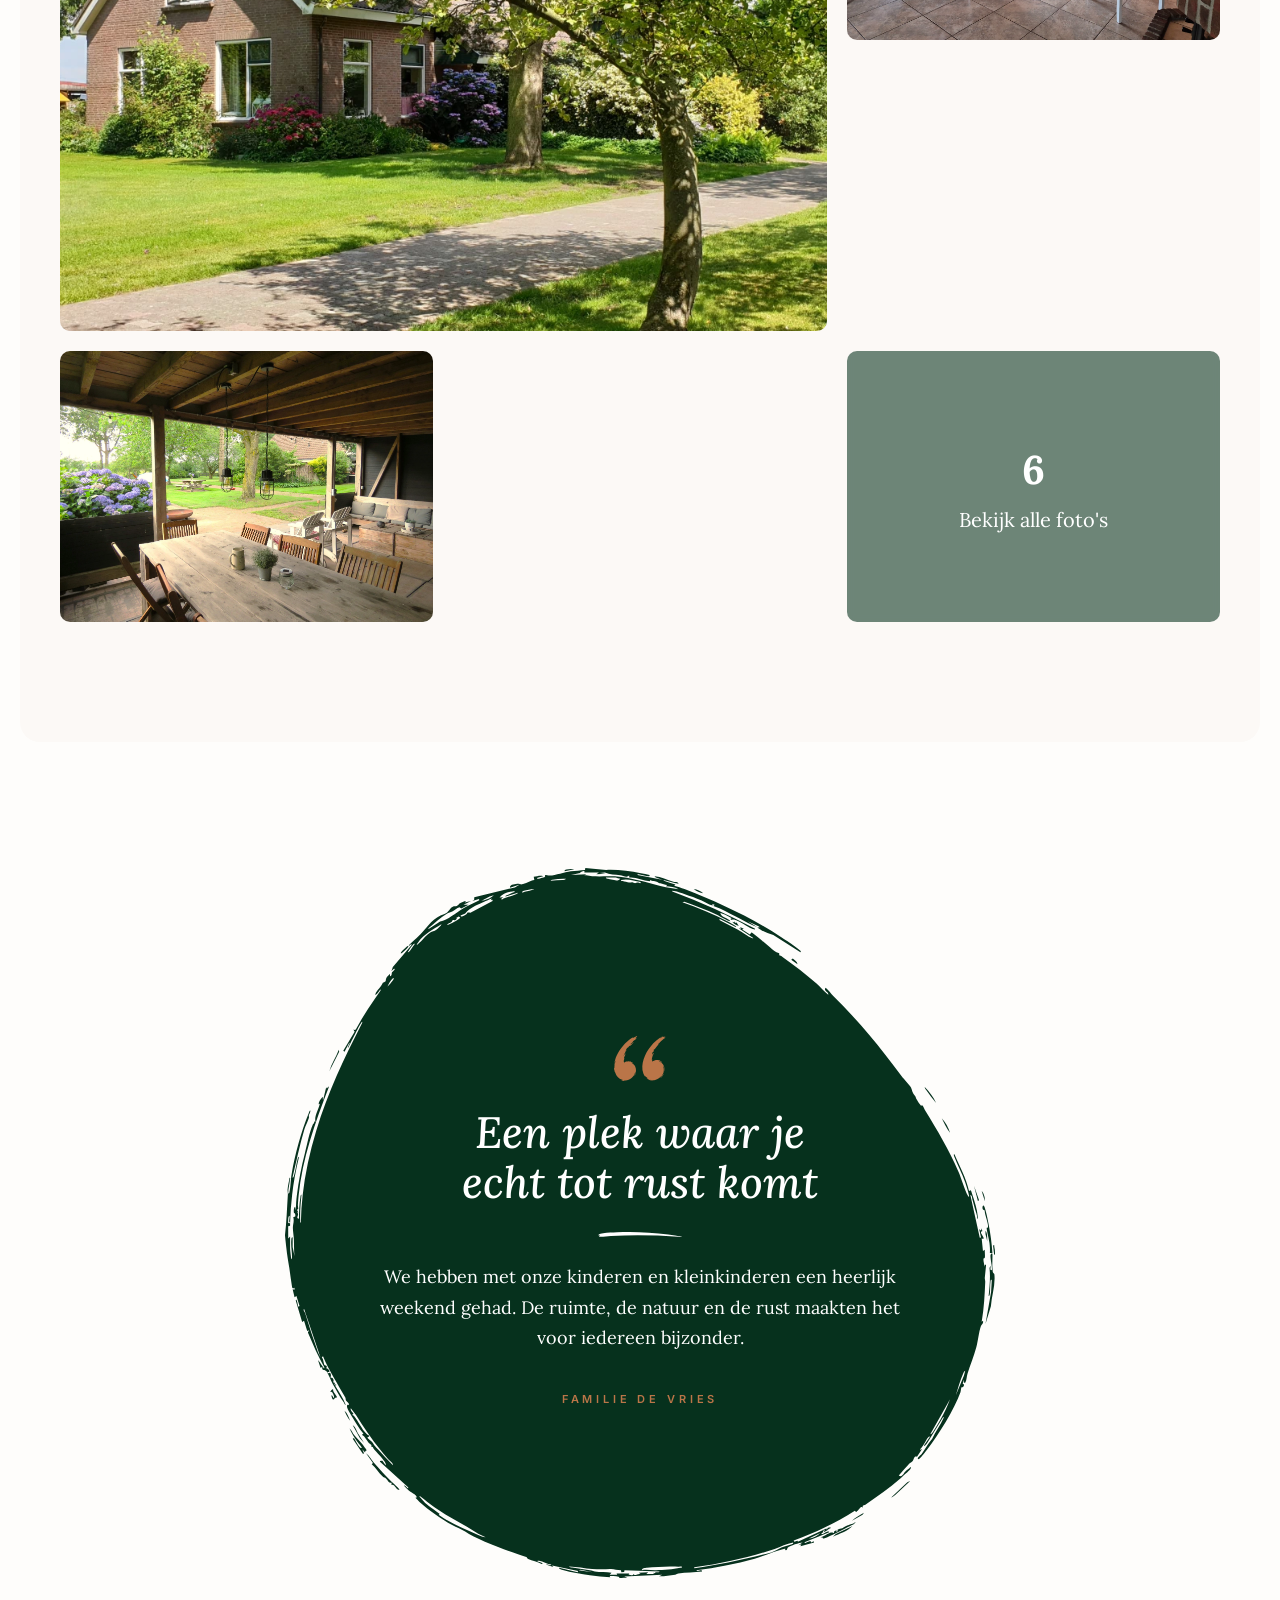
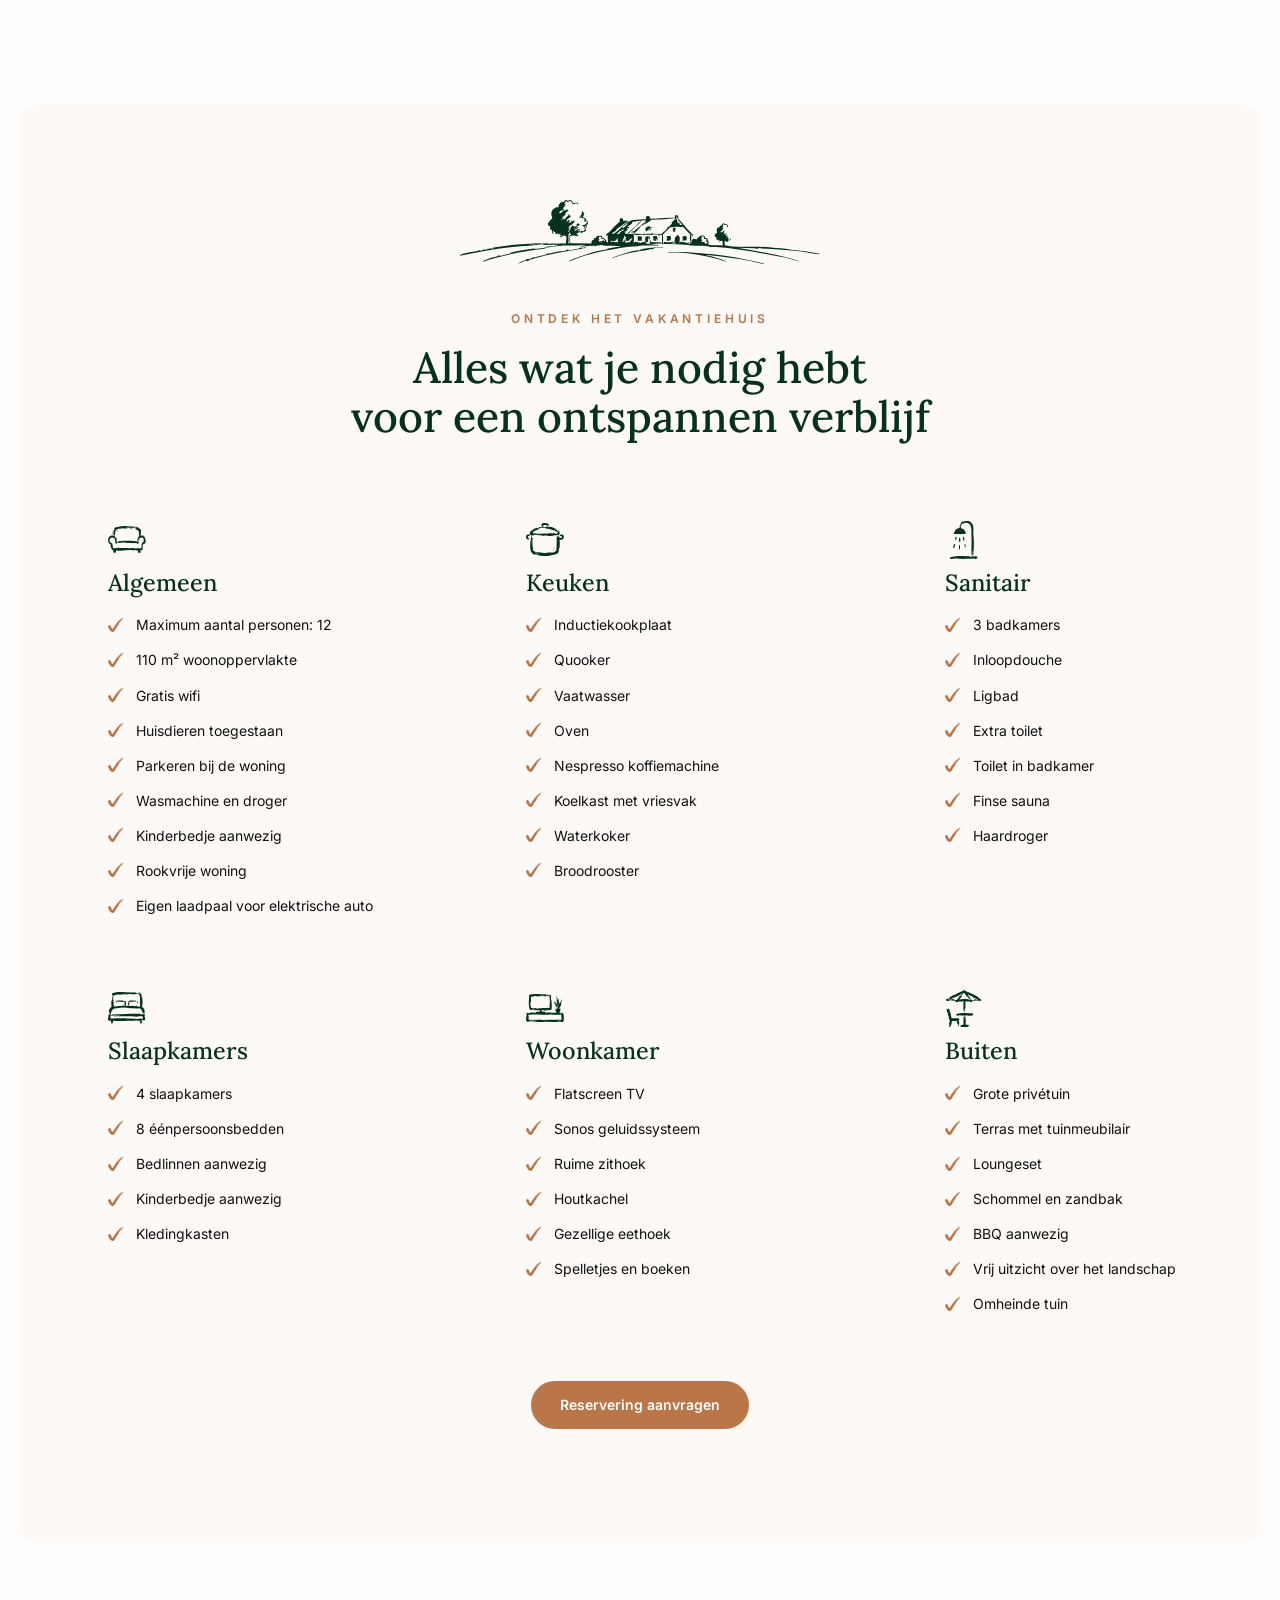
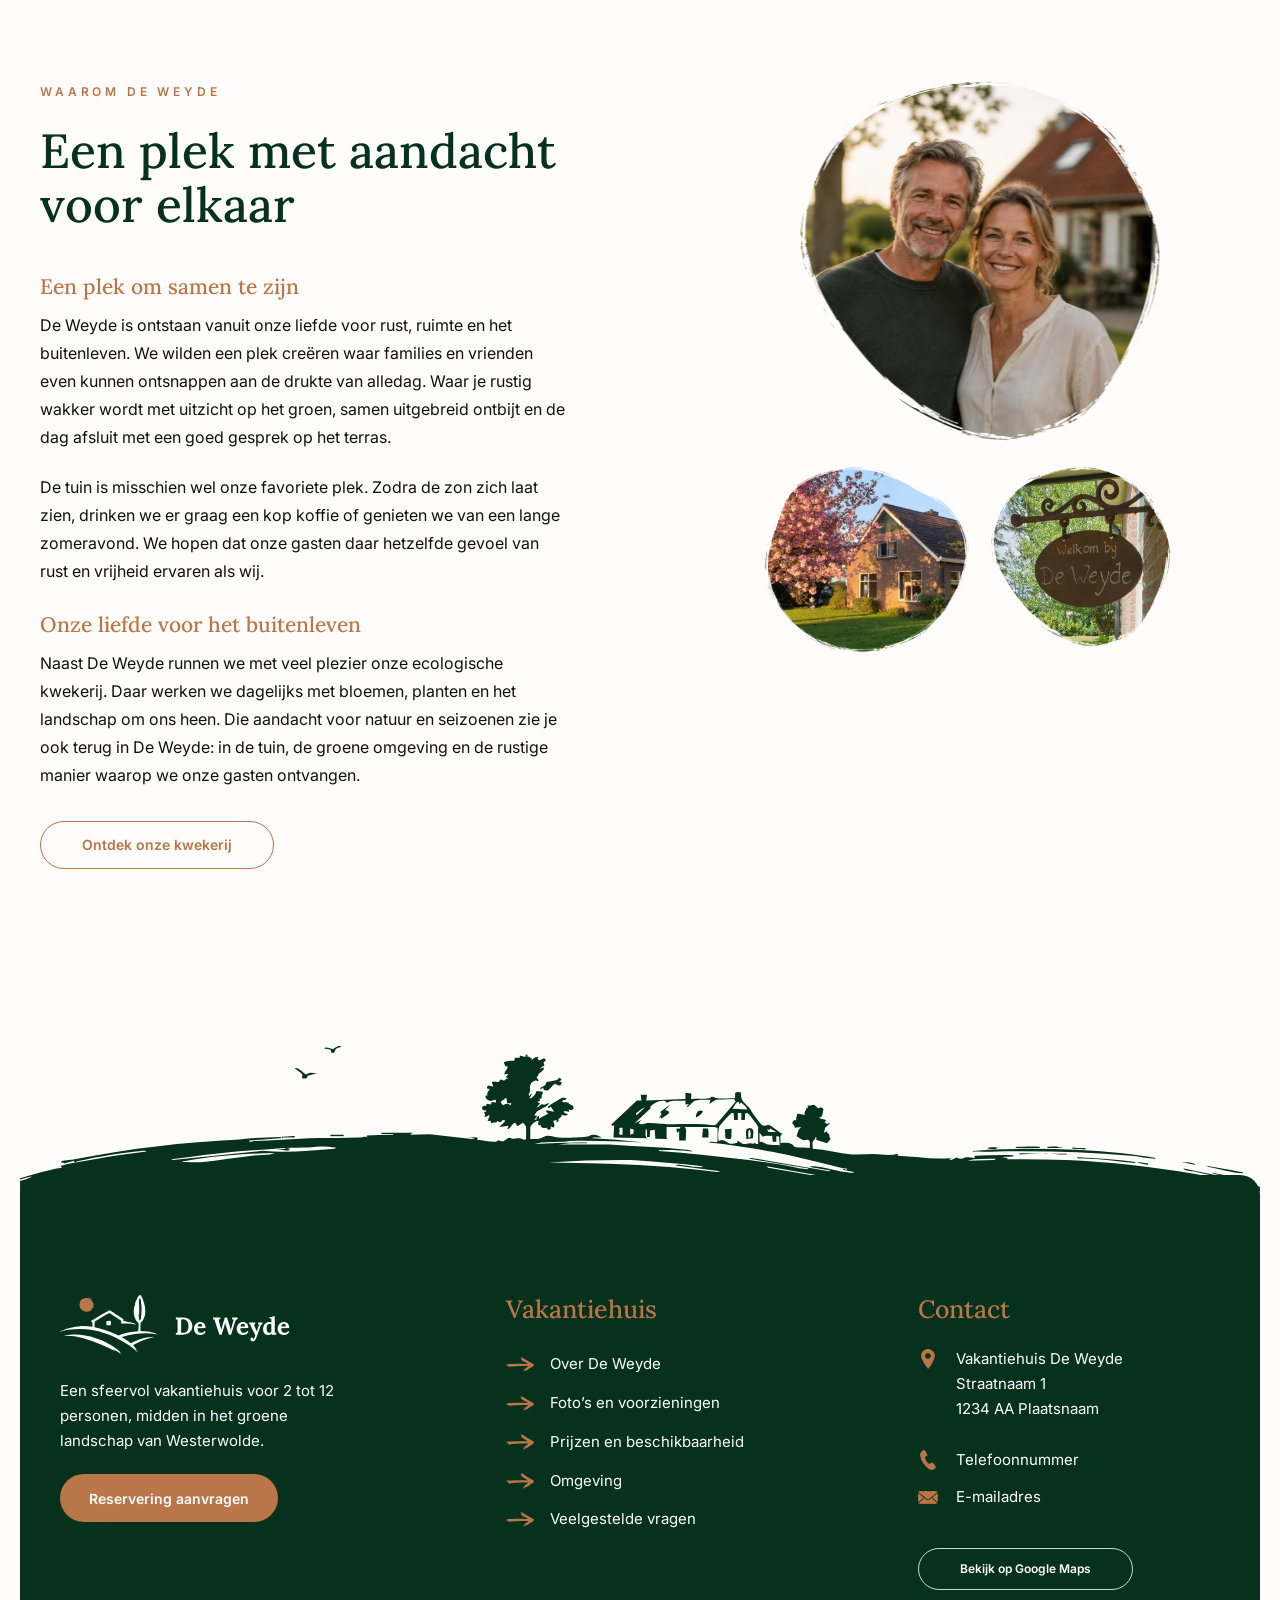
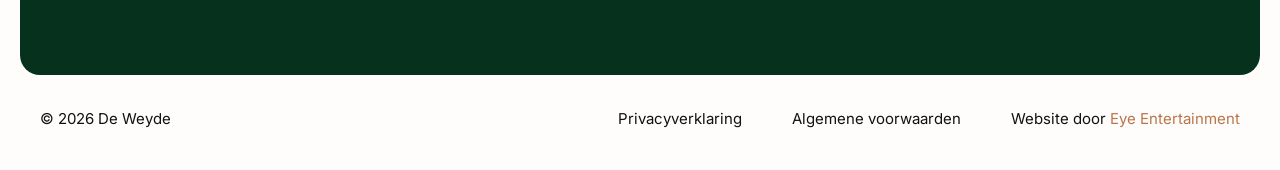
==== commit 729bd943: "Fotoslider - v1" ====
--- a/index.html
+++ b/index.html
@@ -16,6 +16,7 @@
   <link rel="stylesheet" href="assets/css/sections/header.css">
   <link rel="stylesheet" href="assets/css/sections/usps.css">
   <link rel="stylesheet" href="assets/css/sections/fotos.css">
+  <link rel="stylesheet" href="assets/css/components/lightbox.css">
   <link rel="stylesheet" href="assets/css/sections/quotes.css">
   <link rel="stylesheet" href="assets/css/sections/huisdetails.css">
   <link rel="stylesheet" href="assets/css/sections/de-weyde.css">
@@ -89,15 +90,15 @@
         <h2>Binnen warm, buiten vrij</h2>
         <p>Binnen geniet je van een ruime woonkamer en comfortabele slaapkamers.<br>Buiten wacht een grote tuin met uitzicht over het Groningse landschap.</p>
       </div>
-      <div class="gallery content-width">
-        <a class="gallery-card gallery-main" href="#"><img loading="lazy" decoding="async" src="assets/fotos/foto-vakantiehuis-de-weyde-1-huis.webp" alt="Vakantiehuis De Weyde"></a>
-        <a class="gallery-card gallery-living" href="#"><img loading="lazy" decoding="async" src="assets/fotos/foto-vakantiehuis-de-weyde-2-woonkamer.webp" alt="Woonkamer"></a>
-        <a class="gallery-card gallery-hammock" href="#"><img loading="lazy" decoding="async" src="assets/fotos/foto-vakantiehuis-de-weyde-3-hangmat.webp" alt="Hangmat in de tuin"></a>
-        <a class="gallery-card gallery-terrace" href="#"><img loading="lazy" decoding="async" src="assets/fotos/foto-vakantiehuis-de-weyde-4-tuinhuis.webp" alt="Overdekt terras"></a>
-        <a class="gallery-card gallery-bedroom" href="#"><img loading="lazy" decoding="async" src="assets/fotos/foto-vakantiehuis-de-weyde-5-slaapkamer.webp" alt="Slaapkamer"></a>
-        <a class="gallery-card gallery-more" href="#"><img loading="lazy" decoding="async" src="assets/fotos/foto-vakantiehuis-de-weyde-6-tuin.webp" alt="Tuin"><span><strong>+8</strong>Meer foto's</span></a>
-      </div>
-      <div class="gallery-cta"><a class="button button-primary" href="#">Bekijk fotogalerij</a></div>
+      <div class="gallery content-width" data-gallery aria-label="Foto-impressie van vakantiehuis De Weyde">
+        <button class="gallery-card gallery-main" type="button" data-gallery-item data-title="Vakantiehuis De Weyde" data-description="Een ruim vakantiehuis midden in het groene landschap van Westerwolde."><img loading="lazy" decoding="async" src="assets/fotos/foto-vakantiehuis-de-weyde-1-huis.webp" alt="Vakantiehuis De Weyde in het landschap"></button>
+        <button class="gallery-card gallery-living" type="button" data-gallery-item data-title="Ruimte om samen te zijn" data-description="Een lichte woonkamer met alle ruimte voor lange avonden met familie en vrienden."><img loading="lazy" decoding="async" src="assets/fotos/foto-vakantiehuis-de-weyde-2-woonkamer.webp" alt="Ruime woonkamer van De Weyde"></button>
+        <button class="gallery-card gallery-hammock" type="button" data-gallery-item data-title="Ontspannen in de tuin" data-description="Een rustige plek om te lezen, luieren en van het buitenleven te genieten."><img loading="lazy" decoding="async" src="assets/fotos/foto-vakantiehuis-de-weyde-3-hangmat.webp" alt="Hangmat in de groene tuin"></button>
+        <button class="gallery-card gallery-terrace" type="button" data-gallery-item data-title="Het gezellige tuinhuis" data-description="Beschut buiten zitten met vrij uitzicht over het Groningse landschap."><img loading="lazy" decoding="async" src="assets/fotos/foto-vakantiehuis-de-weyde-4-tuinhuis.webp" alt="Gezellig tuinhuis met overdekt terras"></button>
+        <button class="gallery-card gallery-bedroom" type="button" data-gallery-item data-title="Comfortabele slaapkamers" data-description="Rustige kamers om na een lange dag volledig tot rust te komen."><img loading="lazy" decoding="async" src="assets/fotos/foto-vakantiehuis-de-weyde-5-slaapkamer.webp" alt="Comfortabele slaapkamer in De Weyde"></button>
+        <button class="gallery-card gallery-more" type="button" data-gallery-item data-title="Een grote privétuin" data-description="Veel ruimte om buiten te eten, spelen en samen van de natuur te genieten."><img loading="lazy" decoding="async" src="assets/fotos/foto-vakantiehuis-de-weyde-6-tuin.webp" alt="Grote privétuin met vrij uitzicht"><span><strong>6</strong>Bekijk alle foto's</span></button>
+      </div>
+      <div class="gallery-cta"><span class="gallery-mobile-hint" aria-hidden="true">Swipe om alle foto's te bekijken</span></div>
     </section>
 
     <!-- Quotes -->
@@ -266,6 +267,31 @@
     <div class="footer-bottom content-width"><span>© 2026 De Weyde</span><nav><a href="#">Privacyverklaring</a><a href="#">Algemene voorwaarden</a><a href="#">Website door <em>Eye Entertainment</em></a></nav></div>
   </footer>
 
+  <dialog class="photo-lightbox" data-lightbox aria-labelledby="lightbox-title">
+    <div class="photo-lightbox__backdrop" data-lightbox-close></div>
+    <div class="photo-lightbox__panel" role="document">
+      <button class="photo-lightbox__close" type="button" data-lightbox-close aria-label="Fotogalerij sluiten">
+        <span aria-hidden="true">×</span>
+      </button>
+      <button class="photo-lightbox__nav photo-lightbox__nav--previous" type="button" data-lightbox-previous aria-label="Vorige foto">
+        <span aria-hidden="true">←</span>
+      </button>
+      <figure class="photo-lightbox__figure">
+        <div class="photo-lightbox__image-wrap">
+          <img class="photo-lightbox__image" data-lightbox-image src="" alt="">
+        </div>
+        <figcaption class="photo-lightbox__caption">
+          <h2 id="lightbox-title" data-lightbox-title></h2>
+          <p data-lightbox-description></p>
+          <span class="photo-lightbox__counter" data-lightbox-counter aria-live="polite"></span>
+        </figcaption>
+      </figure>
+      <button class="photo-lightbox__nav photo-lightbox__nav--next" type="button" data-lightbox-next aria-label="Volgende foto">
+        <span aria-hidden="true">→</span>
+      </button>
+    </div>
+  </dialog>
+
   <script src="assets/js/main.js"></script>
 </body>
 </html>
--- a/assets/css/sections/fotos.css
+++ b/assets/css/sections/fotos.css
@@ -12,8 +12,15 @@
 }
 .gallery-card {
   position: relative;
+  display: block;
   overflow: hidden;
+  padding: 0;
+  border: 0;
   border-radius: var(--radius-image);
+  background: transparent;
+  cursor: zoom-in;
+  font: inherit;
+  text-align: left;
 }
 .gallery-card img {
   width: 100%;
@@ -22,6 +29,7 @@
   transition: transform .4s ease;
 }
 .gallery-card:hover img { transform: scale(1.04); }
+.gallery-card:focus-visible { outline: 3px solid var(--color-green); outline-offset: 5px; }
 .gallery-main { grid-column: 1 / 3; grid-row: 1 / 3; }
 .gallery-living { grid-column: 3; grid-row: 1; }
 .gallery-hammock { grid-column: 3; grid-row: 2; }
@@ -51,3 +59,4 @@
 }
 .gallery-more strong { font-size: 40px; }
 .gallery-cta { display: none; text-align: center; }
+.gallery-mobile-hint { color: var(--color-green); font-size: 13px; letter-spacing: .04em; }
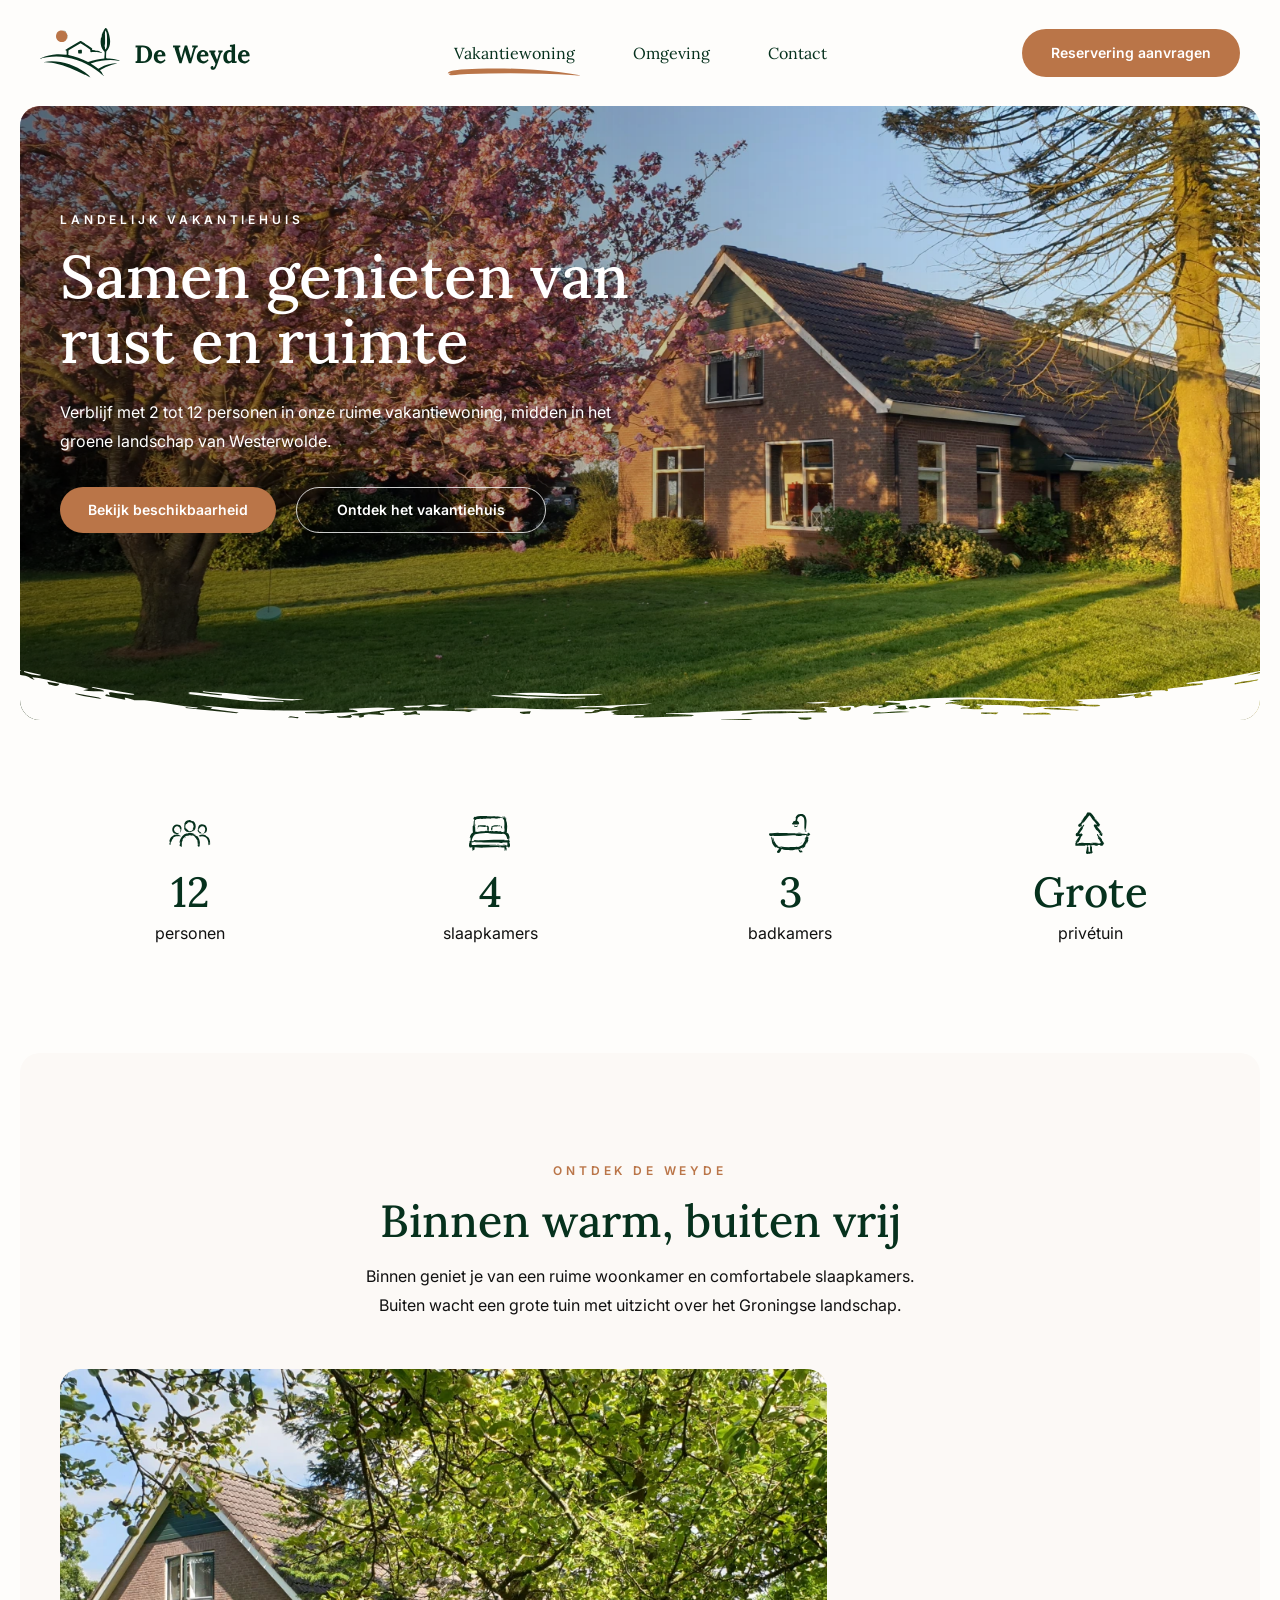
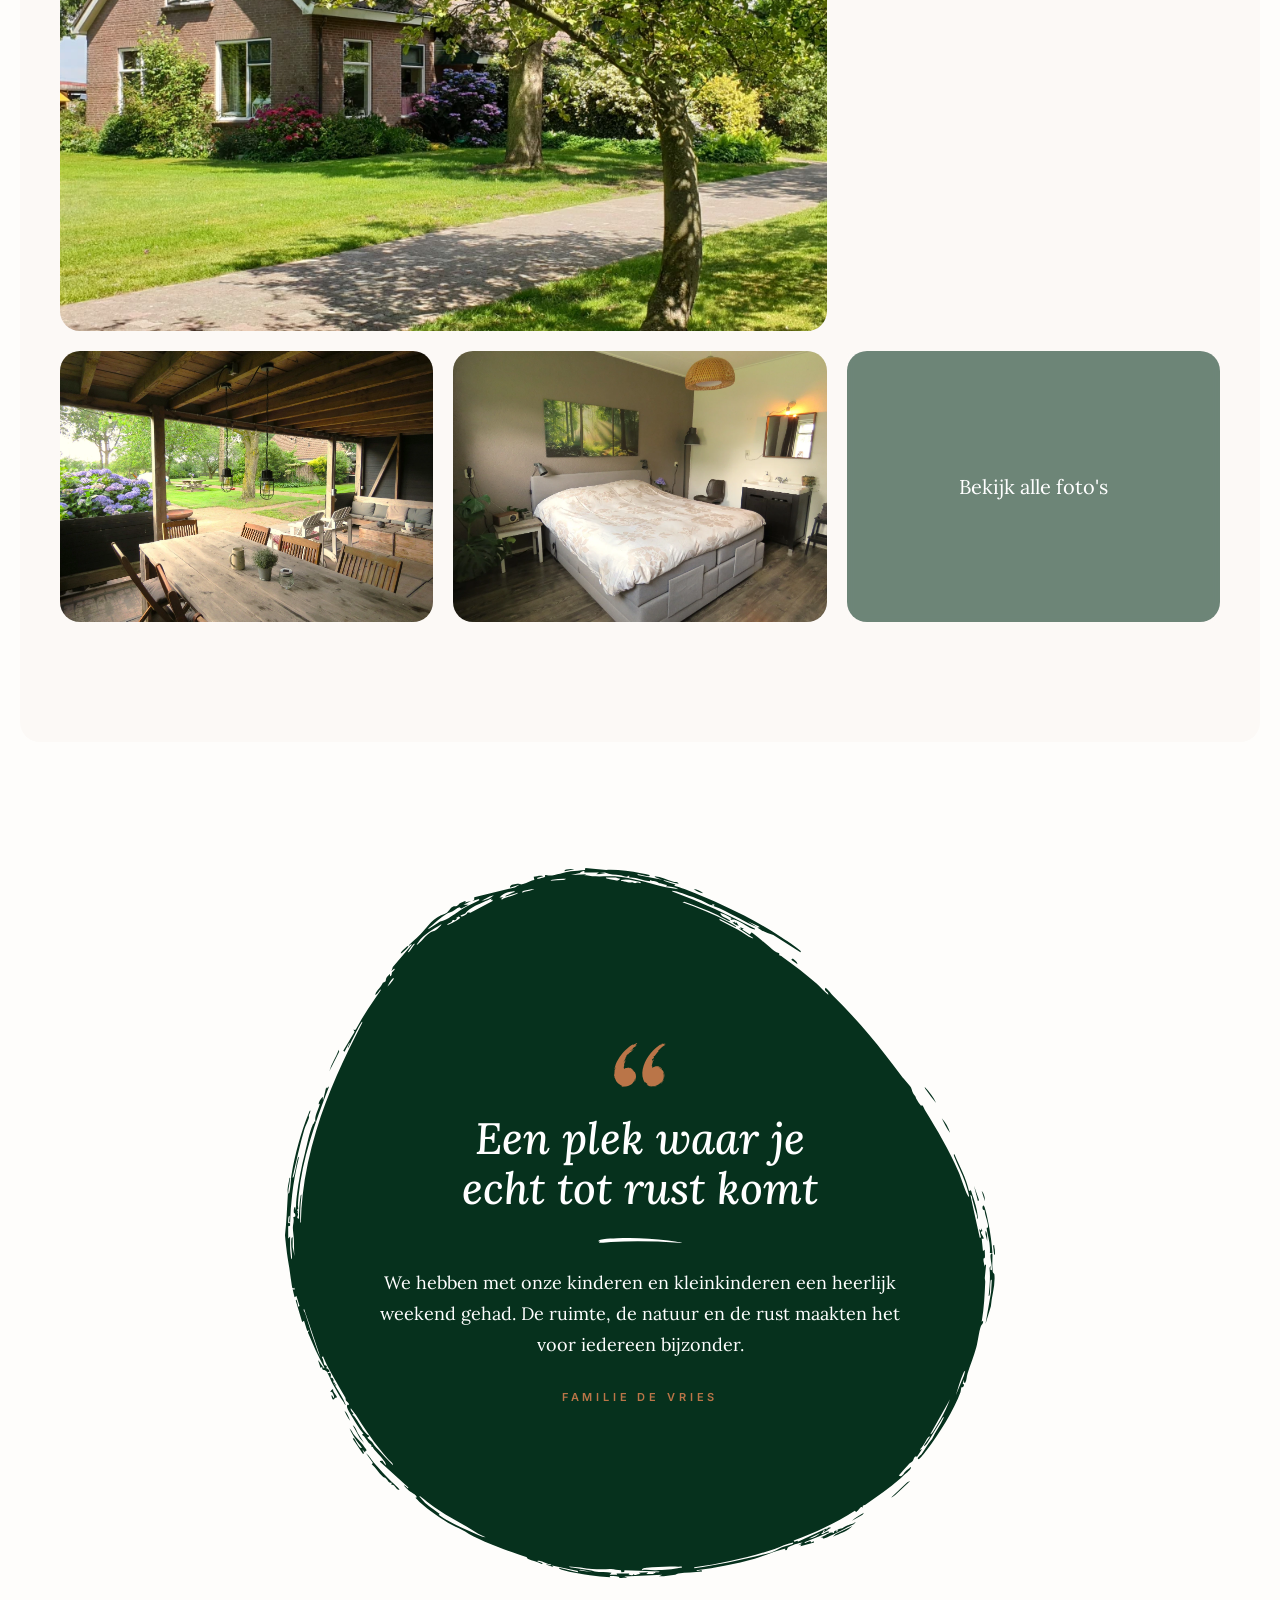
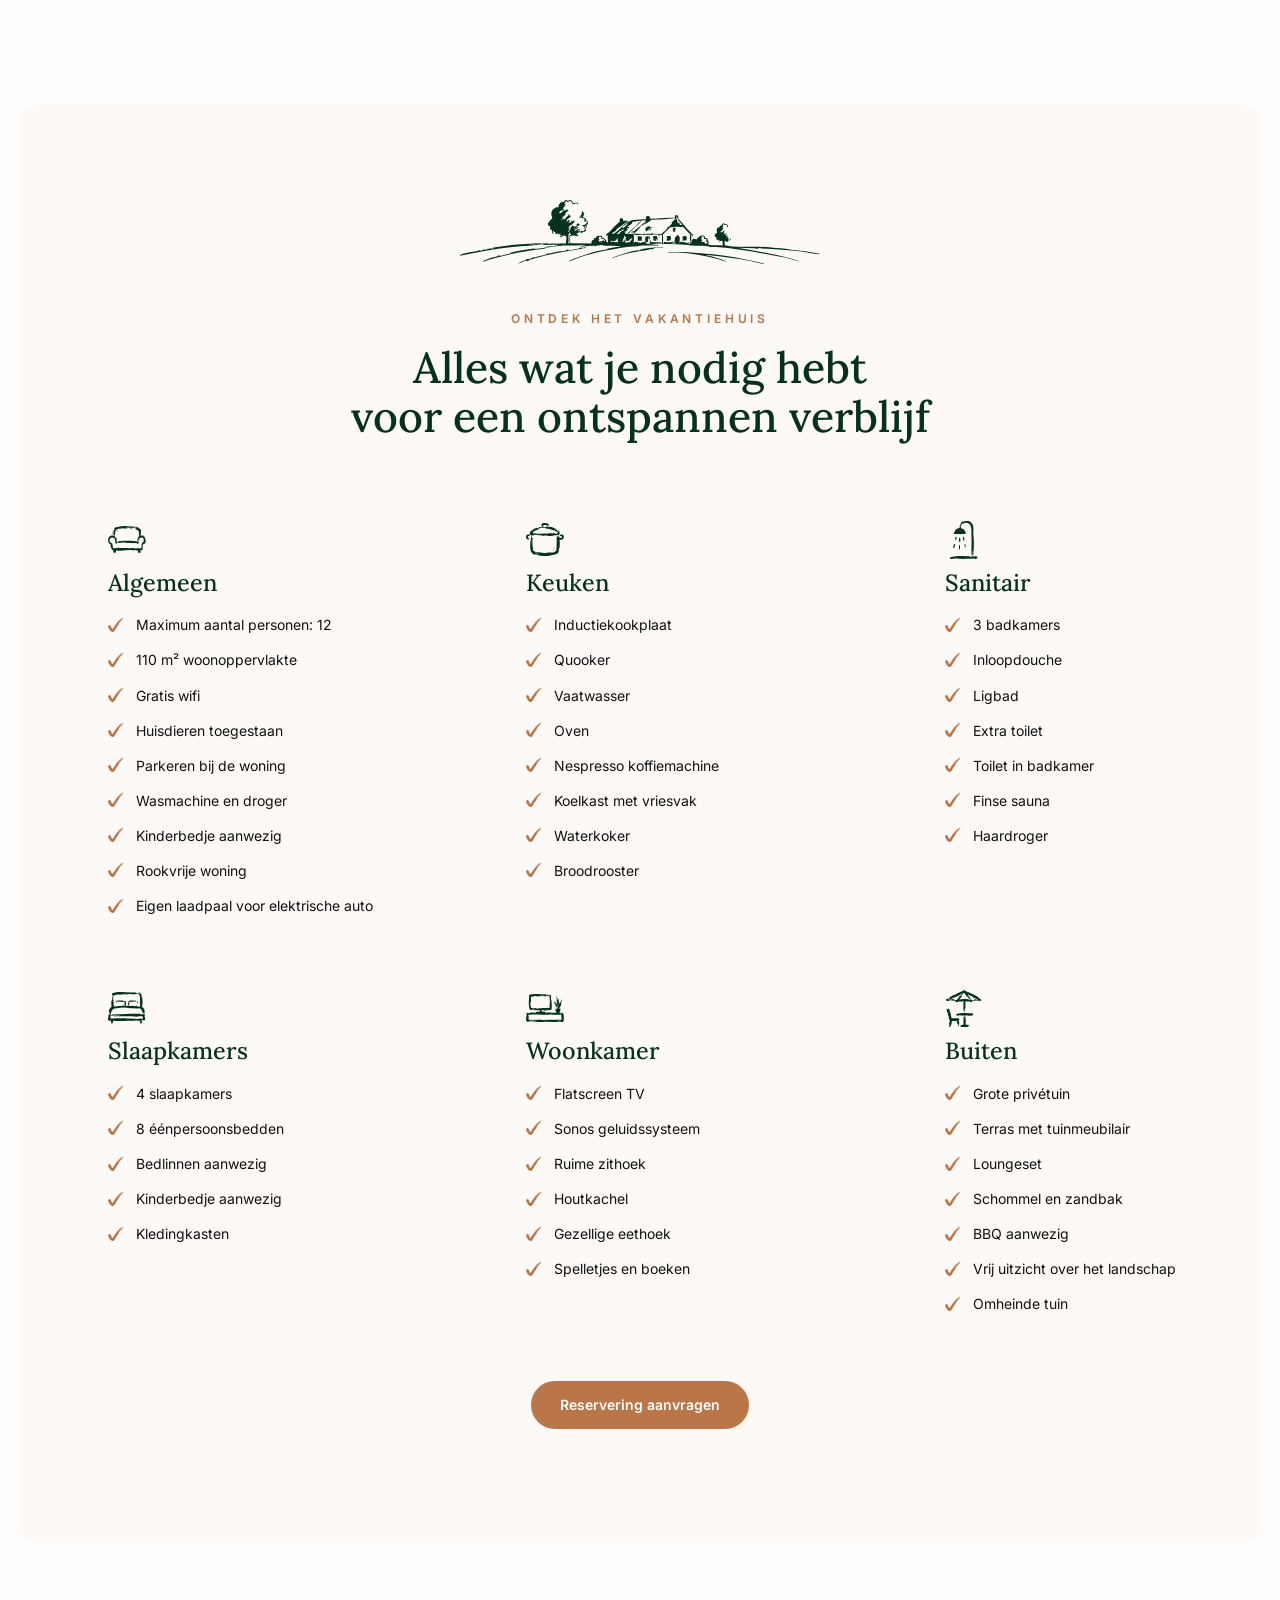
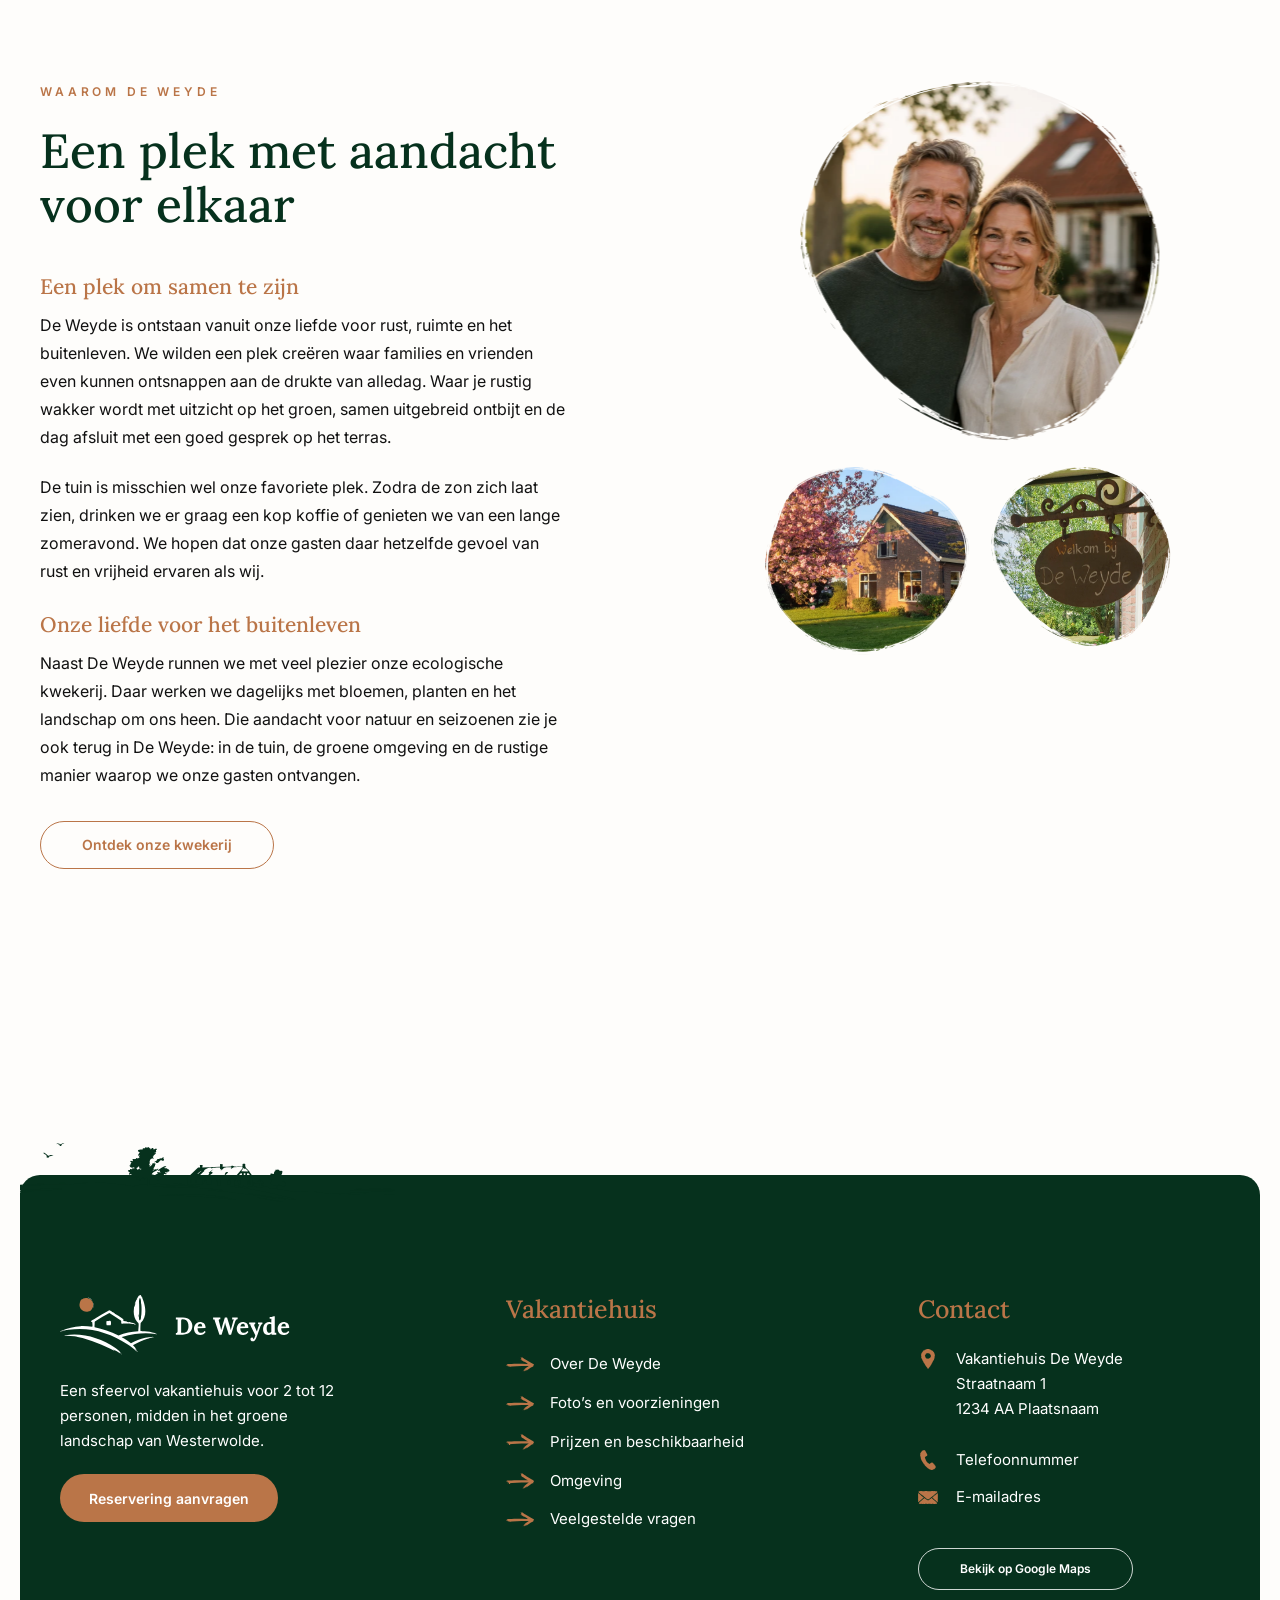
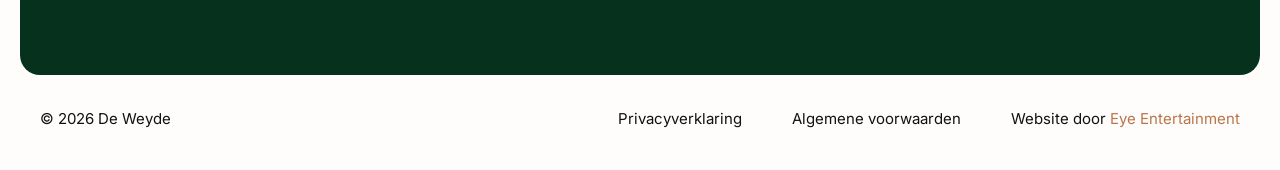
==== commit 26096935: "Lightbox update + quote slider" ====
--- a/index.html
+++ b/index.html
@@ -96,20 +96,36 @@
         <button class="gallery-card gallery-hammock" type="button" data-gallery-item data-title="Ontspannen in de tuin" data-description="Een rustige plek om te lezen, luieren en van het buitenleven te genieten."><img loading="lazy" decoding="async" src="assets/fotos/foto-vakantiehuis-de-weyde-3-hangmat.webp" alt="Hangmat in de groene tuin"></button>
         <button class="gallery-card gallery-terrace" type="button" data-gallery-item data-title="Het gezellige tuinhuis" data-description="Beschut buiten zitten met vrij uitzicht over het Groningse landschap."><img loading="lazy" decoding="async" src="assets/fotos/foto-vakantiehuis-de-weyde-4-tuinhuis.webp" alt="Gezellig tuinhuis met overdekt terras"></button>
         <button class="gallery-card gallery-bedroom" type="button" data-gallery-item data-title="Comfortabele slaapkamers" data-description="Rustige kamers om na een lange dag volledig tot rust te komen."><img loading="lazy" decoding="async" src="assets/fotos/foto-vakantiehuis-de-weyde-5-slaapkamer.webp" alt="Comfortabele slaapkamer in De Weyde"></button>
-        <button class="gallery-card gallery-more" type="button" data-gallery-item data-title="Een grote privétuin" data-description="Veel ruimte om buiten te eten, spelen en samen van de natuur te genieten."><img loading="lazy" decoding="async" src="assets/fotos/foto-vakantiehuis-de-weyde-6-tuin.webp" alt="Grote privétuin met vrij uitzicht"><span><strong>6</strong>Bekijk alle foto's</span></button>
+        <button class="gallery-card gallery-more" type="button" data-gallery-item data-title="Een grote privétuin" data-description="Veel ruimte om buiten te eten, spelen en samen van de natuur te genieten."><img loading="lazy" decoding="async" src="assets/fotos/foto-vakantiehuis-de-weyde-6-tuin.webp" alt="Grote privétuin met vrij uitzicht"><span>Bekijk alle foto's</span></button>
       </div>
       <div class="gallery-cta"><span class="gallery-mobile-hint" aria-hidden="true">Swipe om alle foto's te bekijken</span></div>
     </section>
 
     <!-- Quotes -->
-    <section class="testimonial content-width" aria-label="Gastenreview">
+    <section class="testimonial content-width" aria-label="Gastenreviews" data-quote-rotator>
       <div class="testimonial-shape">
-        <div class="testimonial-content">
-          <img class="quote-icon" src="assets/icons/icon-quote.svg" alt="">
-          <h2>Een plek waar je<br><em>echt tot rust komt</em></h2>
-          <img class="quote-line" src="assets/brushes/brushline-quote.svg" alt="">
-          <blockquote>We hebben met onze kinderen en kleinkinderen een heerlijk weekend gehad. De ruimte, de natuur en de rust maakten het voor iedereen bijzonder.</blockquote>
-          <cite>Familie De Vries</cite>
+        <div class="testimonial-content" aria-live="polite">
+          <article class="testimonial-slide is-active" data-quote-slide>
+            <img class="quote-icon" src="assets/icons/icon-quote.svg" alt="">
+            <h2>Een plek waar je<br><em>echt tot rust komt</em></h2>
+            <img class="quote-line" src="assets/brushes/brushline-quote.svg" alt="">
+            <blockquote>We hebben met onze kinderen en kleinkinderen een heerlijk weekend gehad. De ruimte, de natuur en de rust maakten het voor iedereen bijzonder.</blockquote>
+            <cite>Familie De Vries</cite>
+          </article>
+          <article class="testimonial-slide" data-quote-slide aria-hidden="true">
+            <img class="quote-icon" src="assets/icons/icon-quote.svg" alt="">
+            <h2>Samen genieten<br><em>van alle ruimte</em></h2>
+            <img class="quote-line" src="assets/brushes/brushline-quote.svg" alt="">
+            <blockquote>Een prachtig huis met volop ruimte voor onze hele familie. Vooral de tuin en het vrije uitzicht maakten ons verblijf onvergetelijk.</blockquote>
+            <cite>Demoquote — familie Jansen</cite>
+          </article>
+          <article class="testimonial-slide" data-quote-slide aria-hidden="true">
+            <img class="quote-icon" src="assets/icons/icon-quote.svg" alt="">
+            <h2>Van binnen sfeervol,<br><em>buiten heerlijk vrij</em></h2>
+            <img class="quote-line" src="assets/brushes/brushline-quote.svg" alt="">
+            <blockquote>Alles was tot in de puntjes verzorgd. We voelden ons direct thuis en hebben iedere dag genoten van de rust rondom De Weyde.</blockquote>
+            <cite>Demoquote — familie Smit</cite>
+          </article>
         </div>
       </div>
     </section>
@@ -271,24 +287,26 @@
     <div class="photo-lightbox__backdrop" data-lightbox-close></div>
     <div class="photo-lightbox__panel" role="document">
       <button class="photo-lightbox__close" type="button" data-lightbox-close aria-label="Fotogalerij sluiten">
-        <span aria-hidden="true">×</span>
+        <img src="assets/icons/close-white.svg" alt="" aria-hidden="true">
       </button>
-      <button class="photo-lightbox__nav photo-lightbox__nav--previous" type="button" data-lightbox-previous aria-label="Vorige foto">
-        <span aria-hidden="true">←</span>
-      </button>
-      <figure class="photo-lightbox__figure">
-        <div class="photo-lightbox__image-wrap">
-          <img class="photo-lightbox__image" data-lightbox-image src="" alt="">
-        </div>
-        <figcaption class="photo-lightbox__caption">
-          <h2 id="lightbox-title" data-lightbox-title></h2>
-          <p data-lightbox-description></p>
-          <span class="photo-lightbox__counter" data-lightbox-counter aria-live="polite"></span>
-        </figcaption>
-      </figure>
-      <button class="photo-lightbox__nav photo-lightbox__nav--next" type="button" data-lightbox-next aria-label="Volgende foto">
-        <span aria-hidden="true">→</span>
-      </button>
+      <div class="photo-lightbox__heading">
+        <h2 id="lightbox-title" data-lightbox-title></h2>
+        <p data-lightbox-description></p>
+      </div>
+      <div class="photo-lightbox__stage">
+        <button class="photo-lightbox__nav photo-lightbox__nav--previous" type="button" data-lightbox-previous aria-label="Vorige foto">
+          <img src="assets/icons/arrow-white-left.svg" alt="" aria-hidden="true">
+        </button>
+        <figure class="photo-lightbox__figure">
+          <div class="photo-lightbox__image-wrap">
+            <img class="photo-lightbox__image" data-lightbox-image src="" alt="">
+          </div>
+        </figure>
+        <button class="photo-lightbox__nav photo-lightbox__nav--next" type="button" data-lightbox-next aria-label="Volgende foto">
+          <img src="assets/icons/arrow-white-right.svg" alt="" aria-hidden="true">
+        </button>
+      </div>
+      <span class="photo-lightbox__counter" data-lightbox-counter aria-live="polite"></span>
     </div>
   </dialog>
 
--- a/assets/css/tokens.css
+++ b/assets/css/tokens.css
@@ -6,7 +6,7 @@
   --color-tint: #fcf9f6;
   --color-white: #fff;
   --radius-section: 20px;
-  --radius-image: 10px;
+  --radius-image: 20px;
   --max-section: 1680px;
   --max-content: 1240px;
   --gutter-section: 20px;
--- a/assets/css/sections/quotes.css
+++ b/assets/css/sections/quotes.css
@@ -12,7 +12,29 @@
   background: url('../../brushes/brush-background-quote.svg') center / contain no-repeat;
   color: var(--color-white);
 }
-.testimonial-content { width: 75%; text-align: center; }
+.testimonial-content {
+  display: grid;
+  width: 75%;
+  text-align: center;
+}
+.testimonial-slide {
+  grid-area: 1 / 1;
+  display: flex;
+  flex-direction: column;
+  align-items: center;
+  justify-content: center;
+  width: 100%;
+  opacity: 0;
+  visibility: hidden;
+  pointer-events: none;
+  transition: opacity .65s ease, visibility 0s linear .65s;
+}
+.testimonial-slide.is-active {
+  opacity: 1;
+  visibility: visible;
+  pointer-events: auto;
+  transition: opacity .65s ease;
+}
 .quote-icon { width: 52px; margin: 0 auto 26px; }
 .testimonial h2 { font-size: 44px; font-style: italic; }
 .quote-line { width: 84px; margin: 25px auto; }
@@ -28,3 +50,7 @@
   letter-spacing: .35em;
   text-transform: uppercase;
 }
+
+@media (prefers-reduced-motion: reduce) {
+  .testimonial-slide { transition: none; }
+}
--- a/assets/css/responsive.css
+++ b/assets/css/responsive.css
@@ -277,6 +277,10 @@
     aspect-ratio: 1 / 1;
     scroll-snap-align: start;
   }
+  /* Op mobiel is de laatste kaart een gewone fotoslide: geen “Bekijk alle foto’s”-overlay. */
+  .gallery-more::after,
+  .gallery-more span { display: none; }
+  .gallery-more { cursor: default; }
   .gallery-cta { display: block; margin-top: var(--mobile-space-l); padding-inline: var(--mobile-content-padding); }
   .gallery-cta .button { min-width: 0; }
 
@@ -299,14 +303,18 @@
     aspect-ratio: auto;
   }
   .testimonial-content {
-    display: flex;
-    flex-direction: column;
-    align-items: center;
-    justify-content: center;
-    width: 285px;
-    min-height: 0;
-    padding: 0;
-    transform: translateY(-12px);
+    display: grid;
+    place-items: center;
+    width: 320px;
+    height: 390px;
+    min-height: 390px;
+    padding: 0 12px;
+    transform: translateY(-8px);
+  }
+  .testimonial-slide {
+    grid-area: 1 / 1;
+    width: 100%;
+    max-height: 100%;
   }
   .quote-icon { width: 46px; margin: 0 0 var(--mobile-space-m); }
   .testimonial h2 { font-size: var(--mobile-h2-size); font-weight: 600; line-height: normal; letter-spacing: 0; }
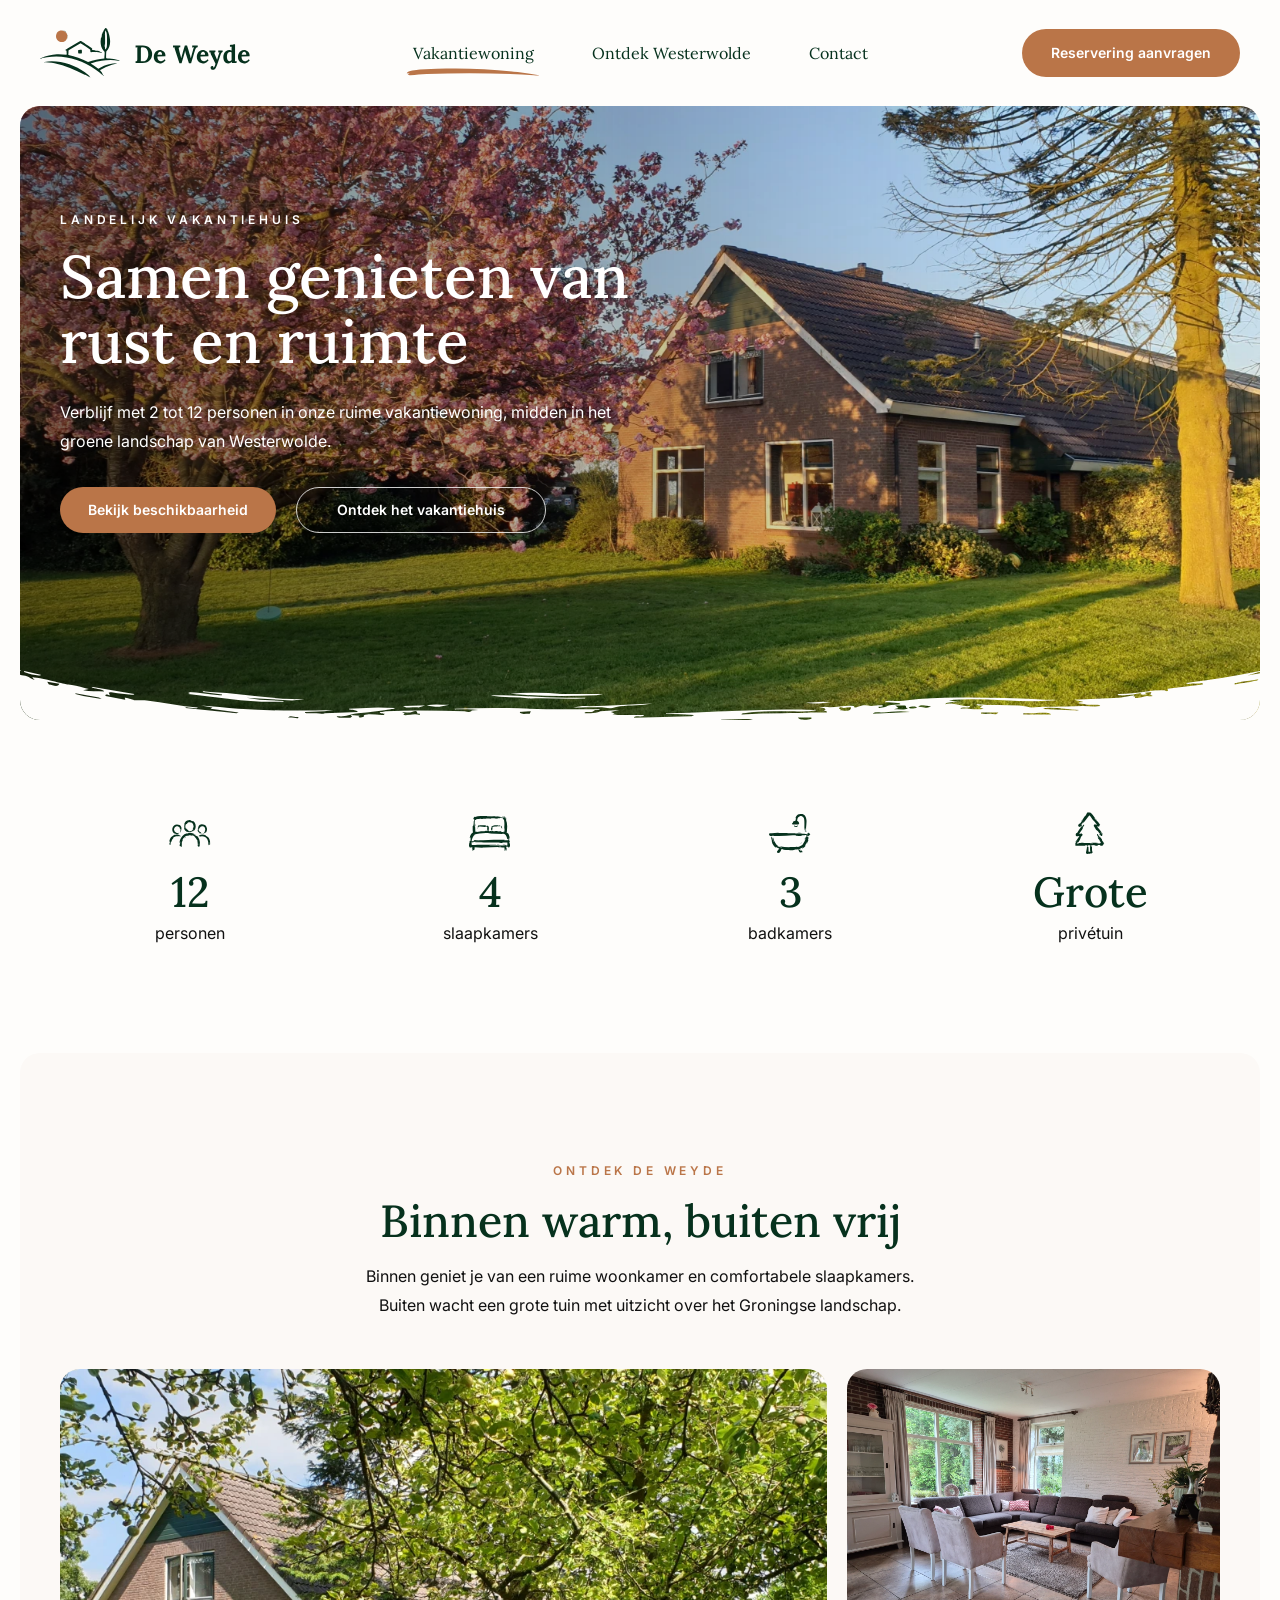
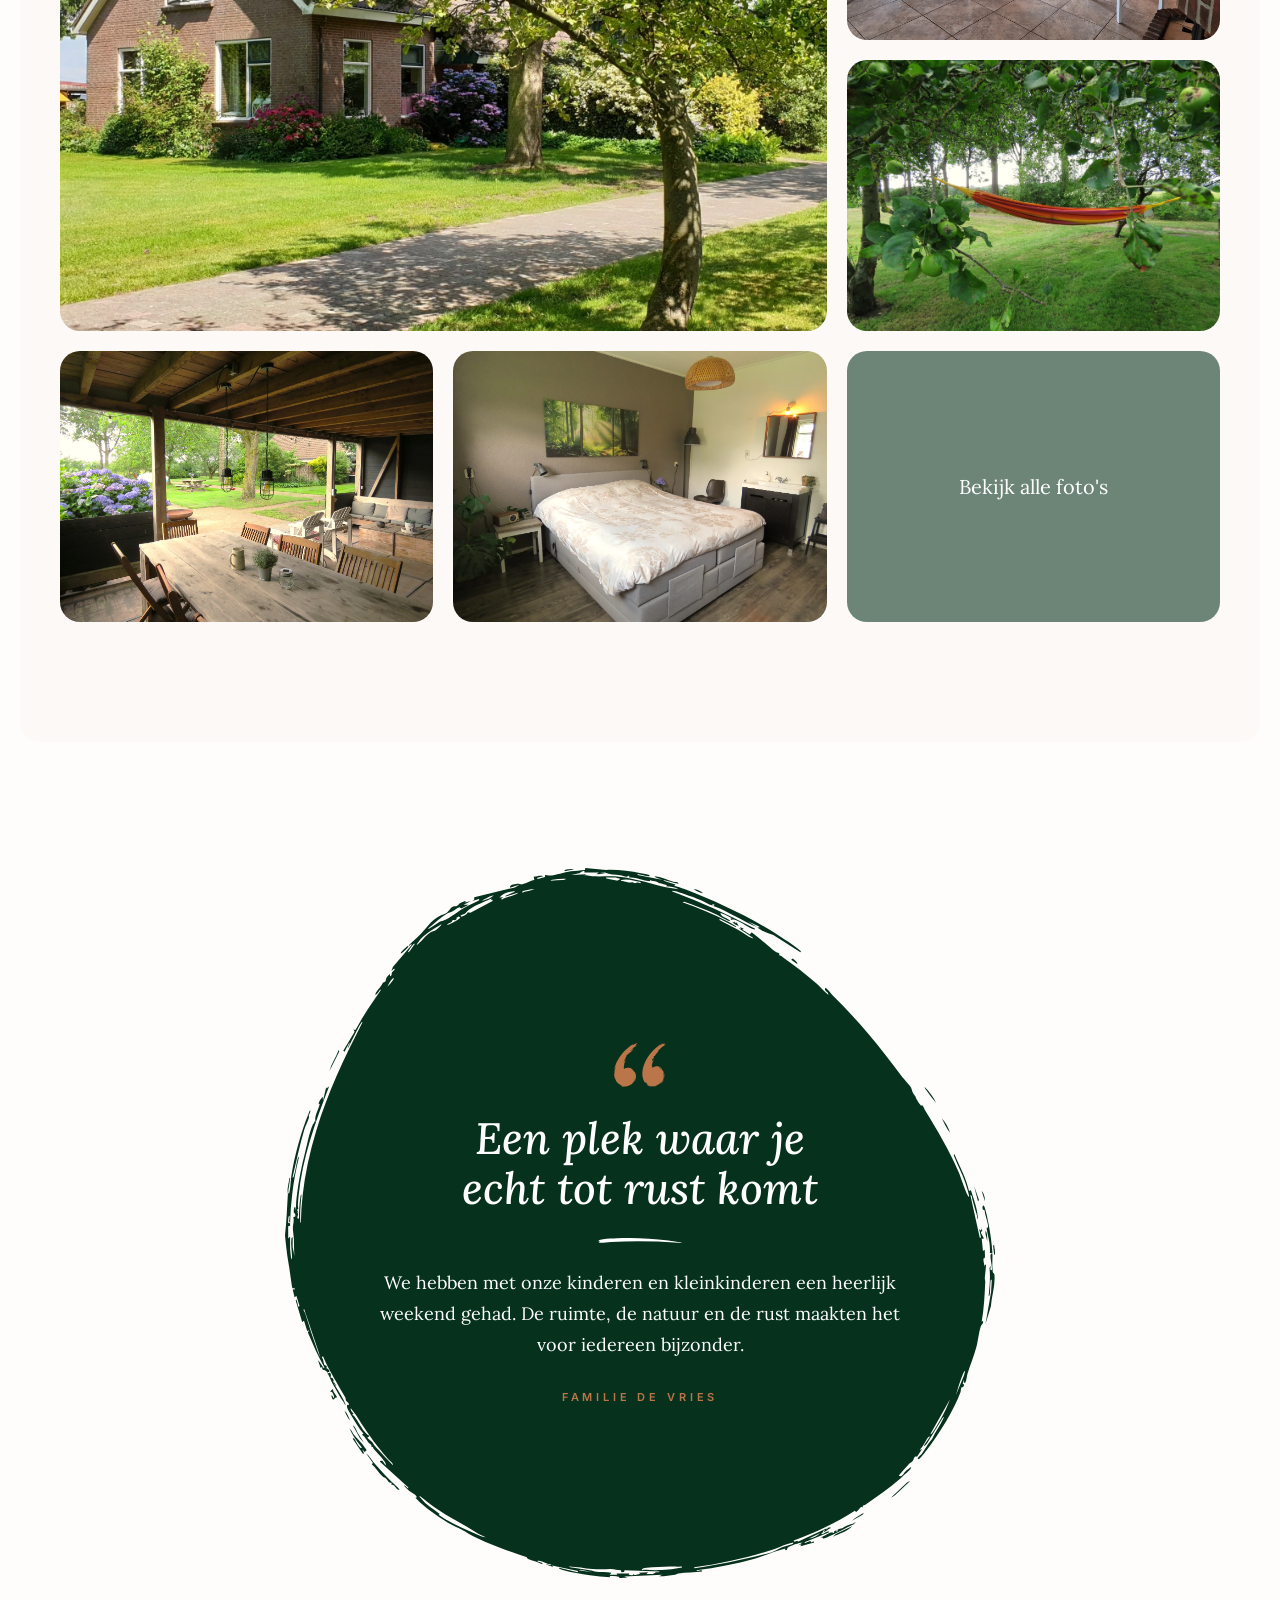
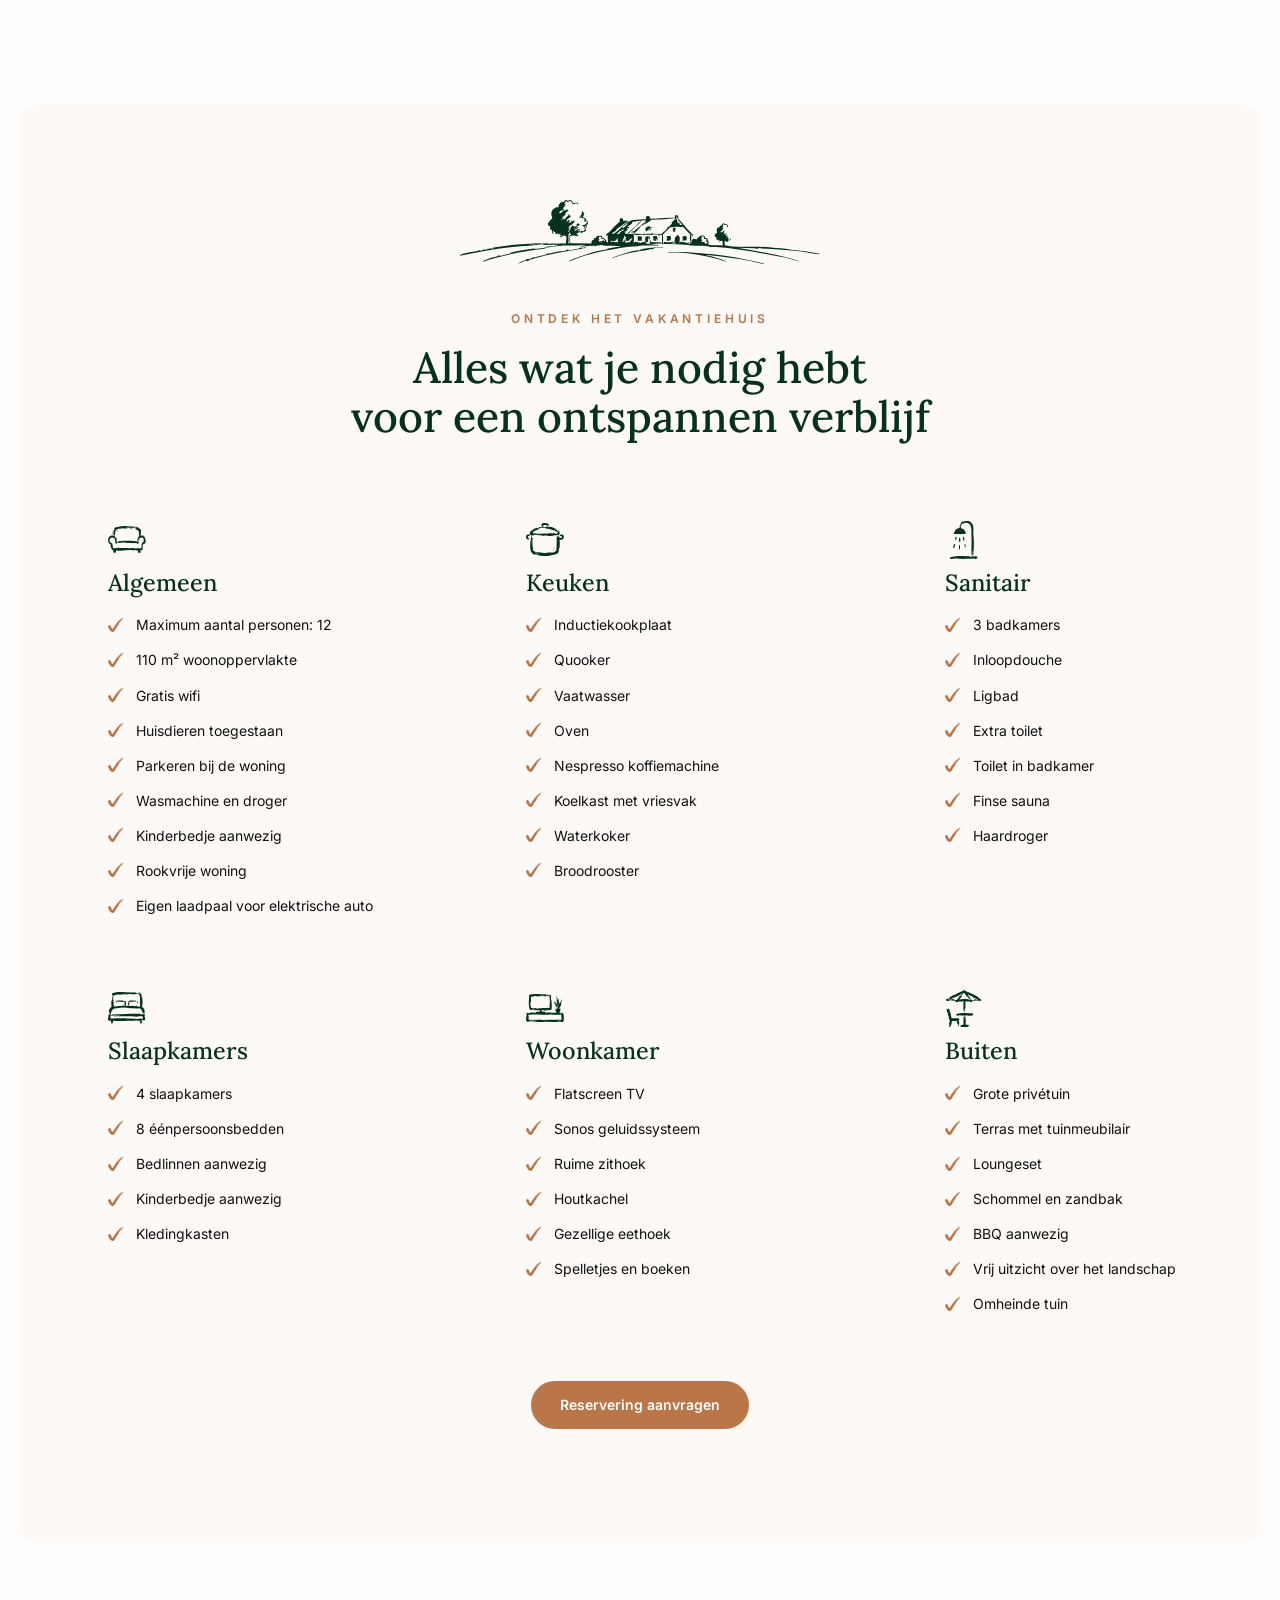
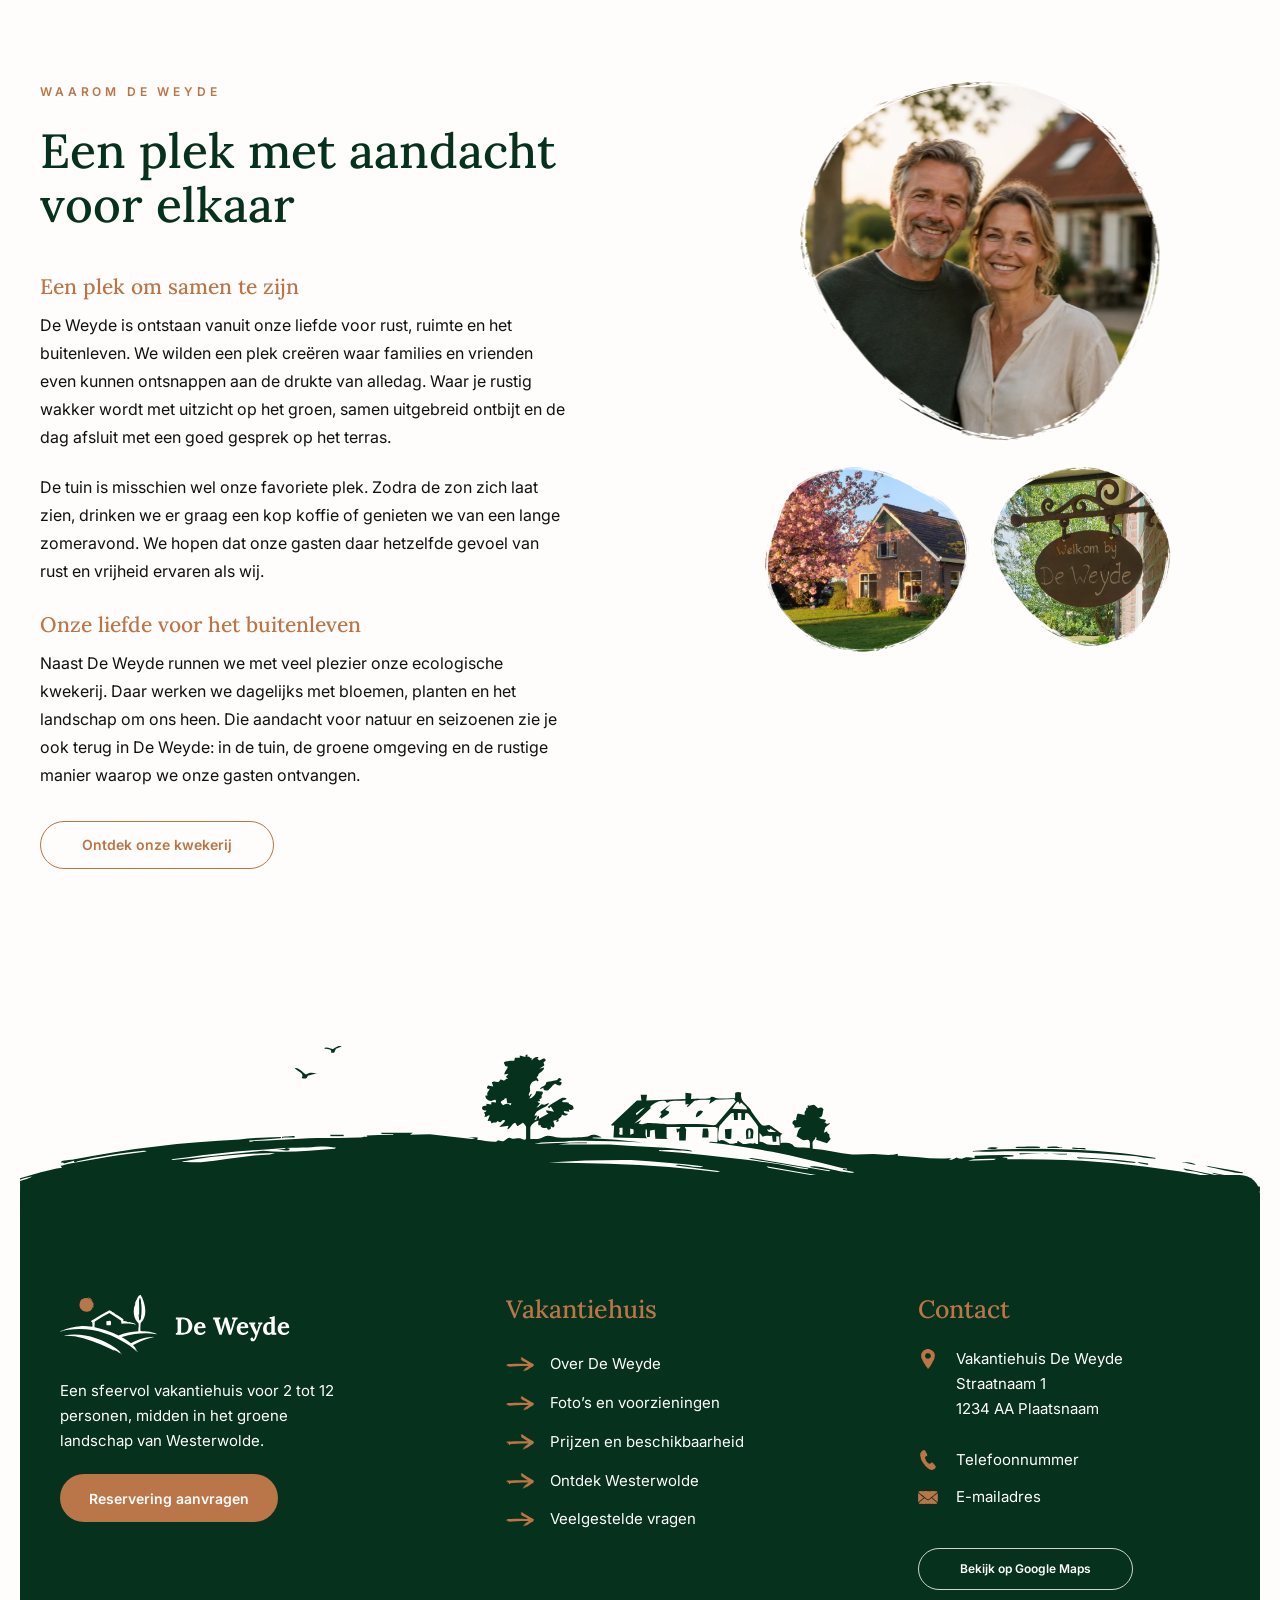
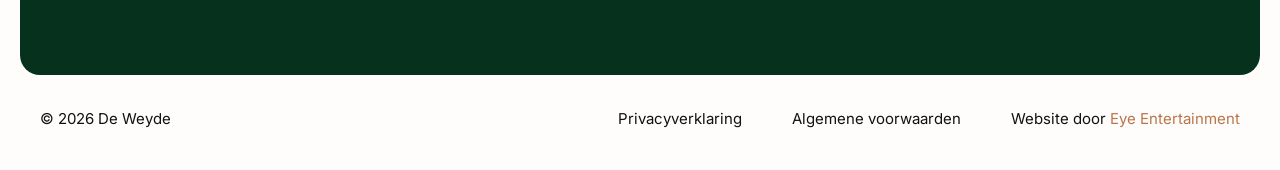
==== commit 20f4c971: "Optimalisaties Ontdek Westerwolde + Contact" ====
--- a/index.html
+++ b/index.html
@@ -28,13 +28,13 @@
   <!-- Menu -->
   <header class="site-header" id="top">
     <div class="header-inner">
-      <a class="brand" href="#top" aria-label="De Weyde home">
+      <a class="brand" href="index.html" aria-label="De Weyde home">
         <img src="assets/brand/logo-de-weyde-kleur.svg" alt="De Weyde">
       </a>
       <nav class="desktop-nav" aria-label="Hoofdnavigatie">
         <a class="is-active" href="#vakantiehuis">Vakantiewoning</a>
-        <a href="#omgeving">Omgeving</a>
-        <a href="#contact">Contact</a>
+        <a href="ontdek-westerwolde.html">Ontdek Westerwolde</a>
+        <a href="contact.html">Contact</a>
       </nav>
       <a class="button button-primary header-cta" href="#reserveren">Reservering aanvragen</a>
       <button class="menu-toggle" type="button" aria-label="Menu openen" aria-expanded="false" aria-controls="mobile-menu"><img src="assets/mobile/icon-menu-mobile.svg" alt=""></button>
@@ -46,11 +46,11 @@
       <img src="assets/mobile/mobile-menu-close.svg" alt="" aria-hidden="true">
     </button>
     <div class="mobile-menu__inner">
-      <img class="mobile-menu-logo" src="assets/brand/logo-de-weyde-wit.svg" alt="De Weyde">
+      <a class="mobile-menu-logo-link" href="index.html" aria-label="De Weyde home"><img class="mobile-menu-logo" src="assets/brand/logo-de-weyde-wit.svg" alt="De Weyde"></a>
       <nav aria-label="Mobiele navigatie">
         <a href="#vakantiehuis"><span>Vakantiewoning</span><img src="assets/icons/icon-arrow-right.svg" alt="" aria-hidden="true"></a>
-        <a href="#omgeving"><span>Omgeving</span><img src="assets/icons/icon-arrow-right.svg" alt="" aria-hidden="true"></a>
-        <a href="#contact"><span>Contact</span><img src="assets/icons/icon-arrow-right.svg" alt="" aria-hidden="true"></a>
+        <a href="ontdek-westerwolde.html"><span>Ontdek Westerwolde</span><img src="assets/icons/icon-arrow-right.svg" alt="" aria-hidden="true"></a>
+        <a href="contact.html"><span>Contact</span><img src="assets/icons/icon-arrow-right.svg" alt="" aria-hidden="true"></a>
       </nav>
       <a class="mobile-menu__cta" href="#reserveren">Reservering aanvragen</a>
     </div>
@@ -272,7 +272,7 @@
       <picture class="footer-illustration" aria-hidden="true"><source media="(max-width:760px)" srcset="assets/illustraties/illustratie-footer-mobile.svg"><img loading="lazy" decoding="async" src="assets/illustraties/illustratie-footer.svg" alt=""></picture>
       <div class="footer-main content-width">
         <div class="footer-brand"><img src="assets/brand/logo-de-weyde-wit.svg" alt="De Weyde"><p>Een sfeervol vakantiehuis voor 2 tot 12 personen, midden in het groene landschap van Westerwolde.</p><a class="button button-primary" href="#reserveren">Reservering aanvragen</a></div>
-        <div class="footer-links"><h2>Vakantiehuis</h2><a href="#vakantiehuis"><img src="assets/icons/icon-arrow-right.svg" alt=""><span>Over De Weyde</span></a><a href="#vakantiehuis"><img src="assets/icons/icon-arrow-right.svg" alt=""><span>Foto’s en voorzieningen</span></a><a href="#reserveren"><img src="assets/icons/icon-arrow-right.svg" alt=""><span>Prijzen en beschikbaarheid</span></a><a href="#omgeving"><img src="assets/icons/icon-arrow-right.svg" alt=""><span>Omgeving</span></a><a href="#"><img src="assets/icons/icon-arrow-right.svg" alt=""><span>Veelgestelde vragen</span></a></div>
+        <div class="footer-links"><h2>Vakantiehuis</h2><a href="#vakantiehuis"><img src="assets/icons/icon-arrow-right.svg" alt=""><span>Over De Weyde</span></a><a href="#vakantiehuis"><img src="assets/icons/icon-arrow-right.svg" alt=""><span>Foto’s en voorzieningen</span></a><a href="#reserveren"><img src="assets/icons/icon-arrow-right.svg" alt=""><span>Prijzen en beschikbaarheid</span></a><a href="ontdek-westerwolde.html"><img src="assets/icons/icon-arrow-right.svg" alt=""><span>Ontdek Westerwolde</span></a><a href="#"><img src="assets/icons/icon-arrow-right.svg" alt=""><span>Veelgestelde vragen</span></a></div>
         <div class="footer-contact"><h2>Contact</h2>
           <div class="contact-row contact-address"><img src="assets/icons/icon-locatie.svg" alt=""><span>Vakantiehuis De Weyde<br>Straatnaam 1<br>1234 AA Plaatsnaam</span></div>
           <div class="contact-row"><img src="assets/icons/icon-telefoon.svg" alt=""><a href="tel:+31000000000">Telefoonnummer</a></div>
--- a/assets/css/base.css
+++ b/assets/css/base.css
@@ -1,4 +1,5 @@
 * { box-sizing: border-box; }
+html { scroll-behavior: smooth; }
 html { scroll-behavior: smooth; }
 body {
   margin: 0;
--- a/assets/css/responsive.css
+++ b/assets/css/responsive.css
@@ -235,6 +235,8 @@
   .usp-item img { width: 34px; height: 34px; margin-bottom: 12px; }
   .usp-item strong { font-size: 30px; }
   .usp-item span { font-size: 14px; }
+  .environment-usps .usp-item img { width: 42px; height: 42px; margin-bottom: 14px; }
+  .environment-usps .usp-item strong { font-size: 21px; line-height: 1.2; }
 
   .discover {
     padding: var(--mobile-space-xl) 0;
@@ -413,7 +415,7 @@
     row-gap: 22px;
     overflow: visible;
   }
-  .masked-photo { overflow: hidden; }
+  .masked-photo { overflow: visible; }
   .masked-photo__image { object-fit: cover; }
   .mask-1 { width: clamp(250px, 72vw, 290px); }
   .mask-2 { width: min(172px, 94%); }
--- a/assets/css/motion.css
+++ b/assets/css/motion.css
@@ -9,5 +9,6 @@
   .brand:hover img,
   .footer-brand:hover > img,
   .hero:hover .hero-media,
-  .masked-photo:hover .masked-photo__image { transform: none !important; }
+  .masked-photo:hover .masked-photo__image,
+  .guide-note__secondary:hover image { transform: none !important; }
 }
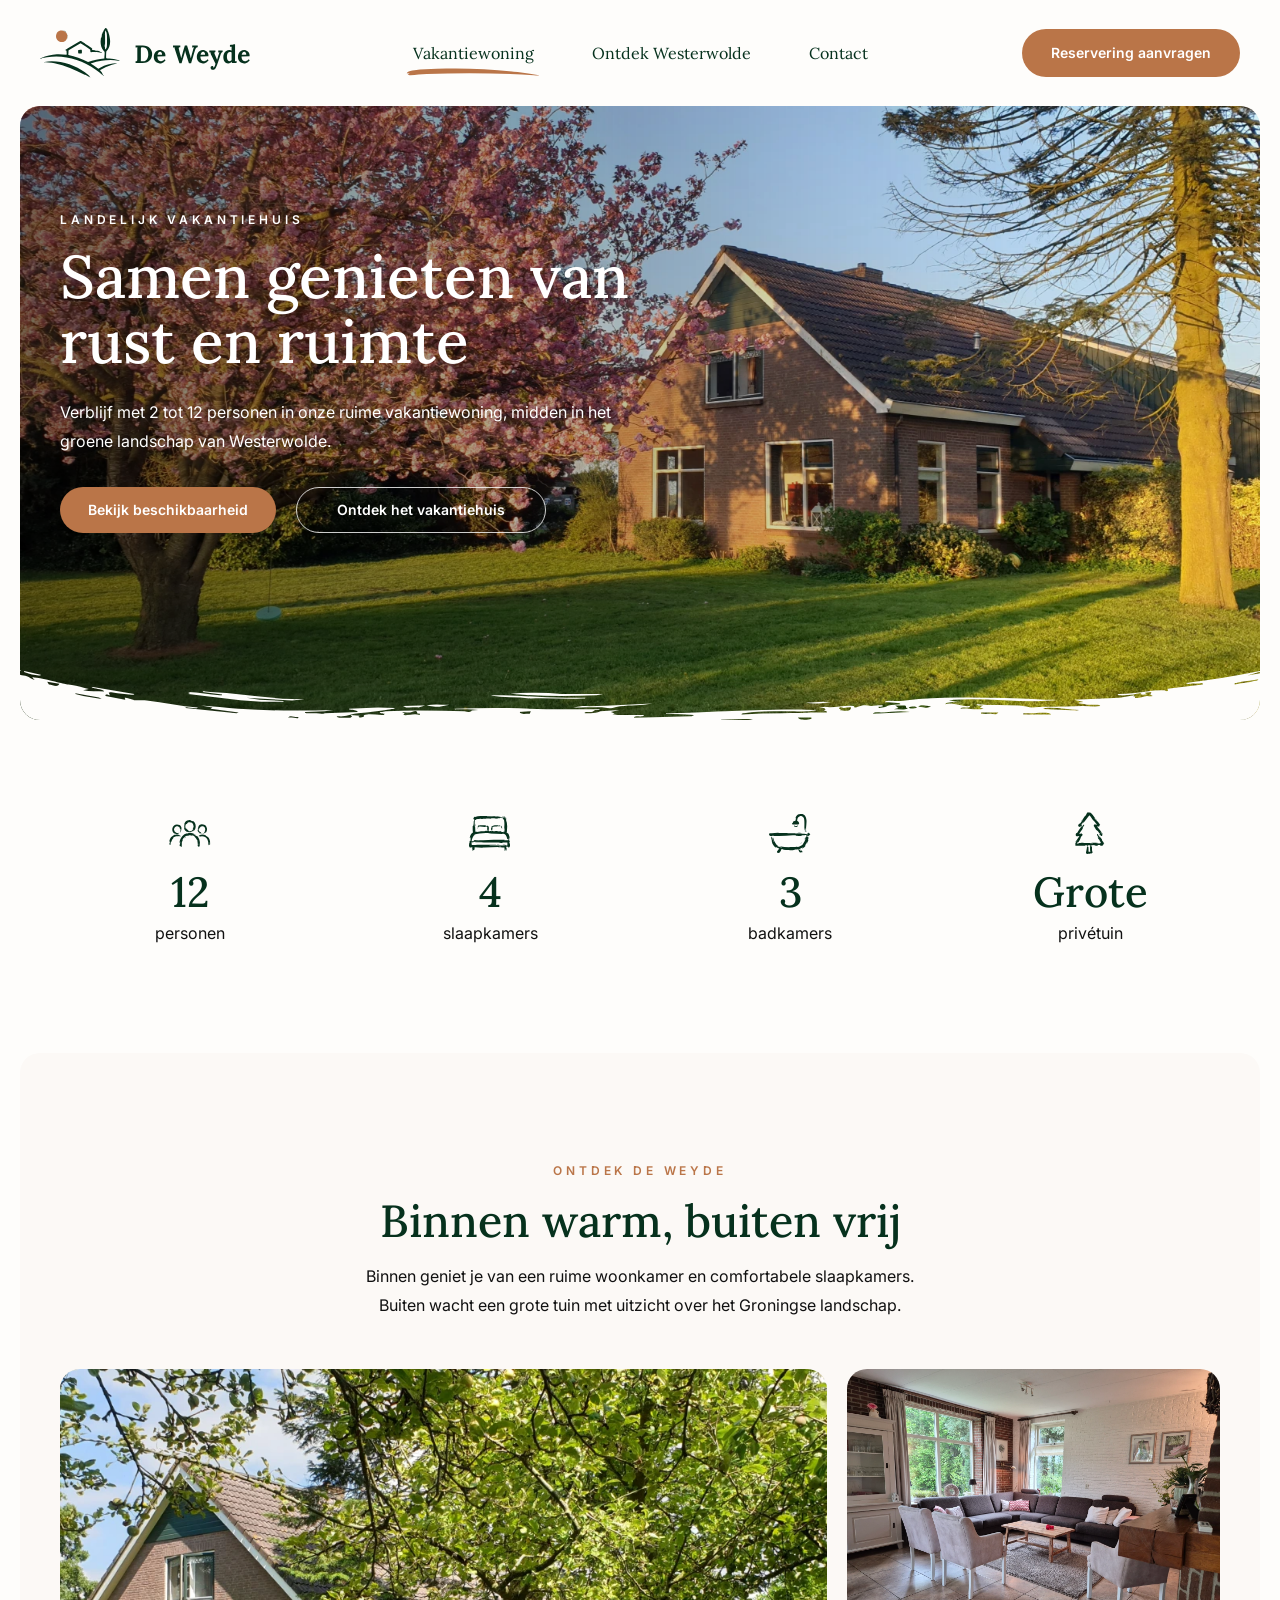
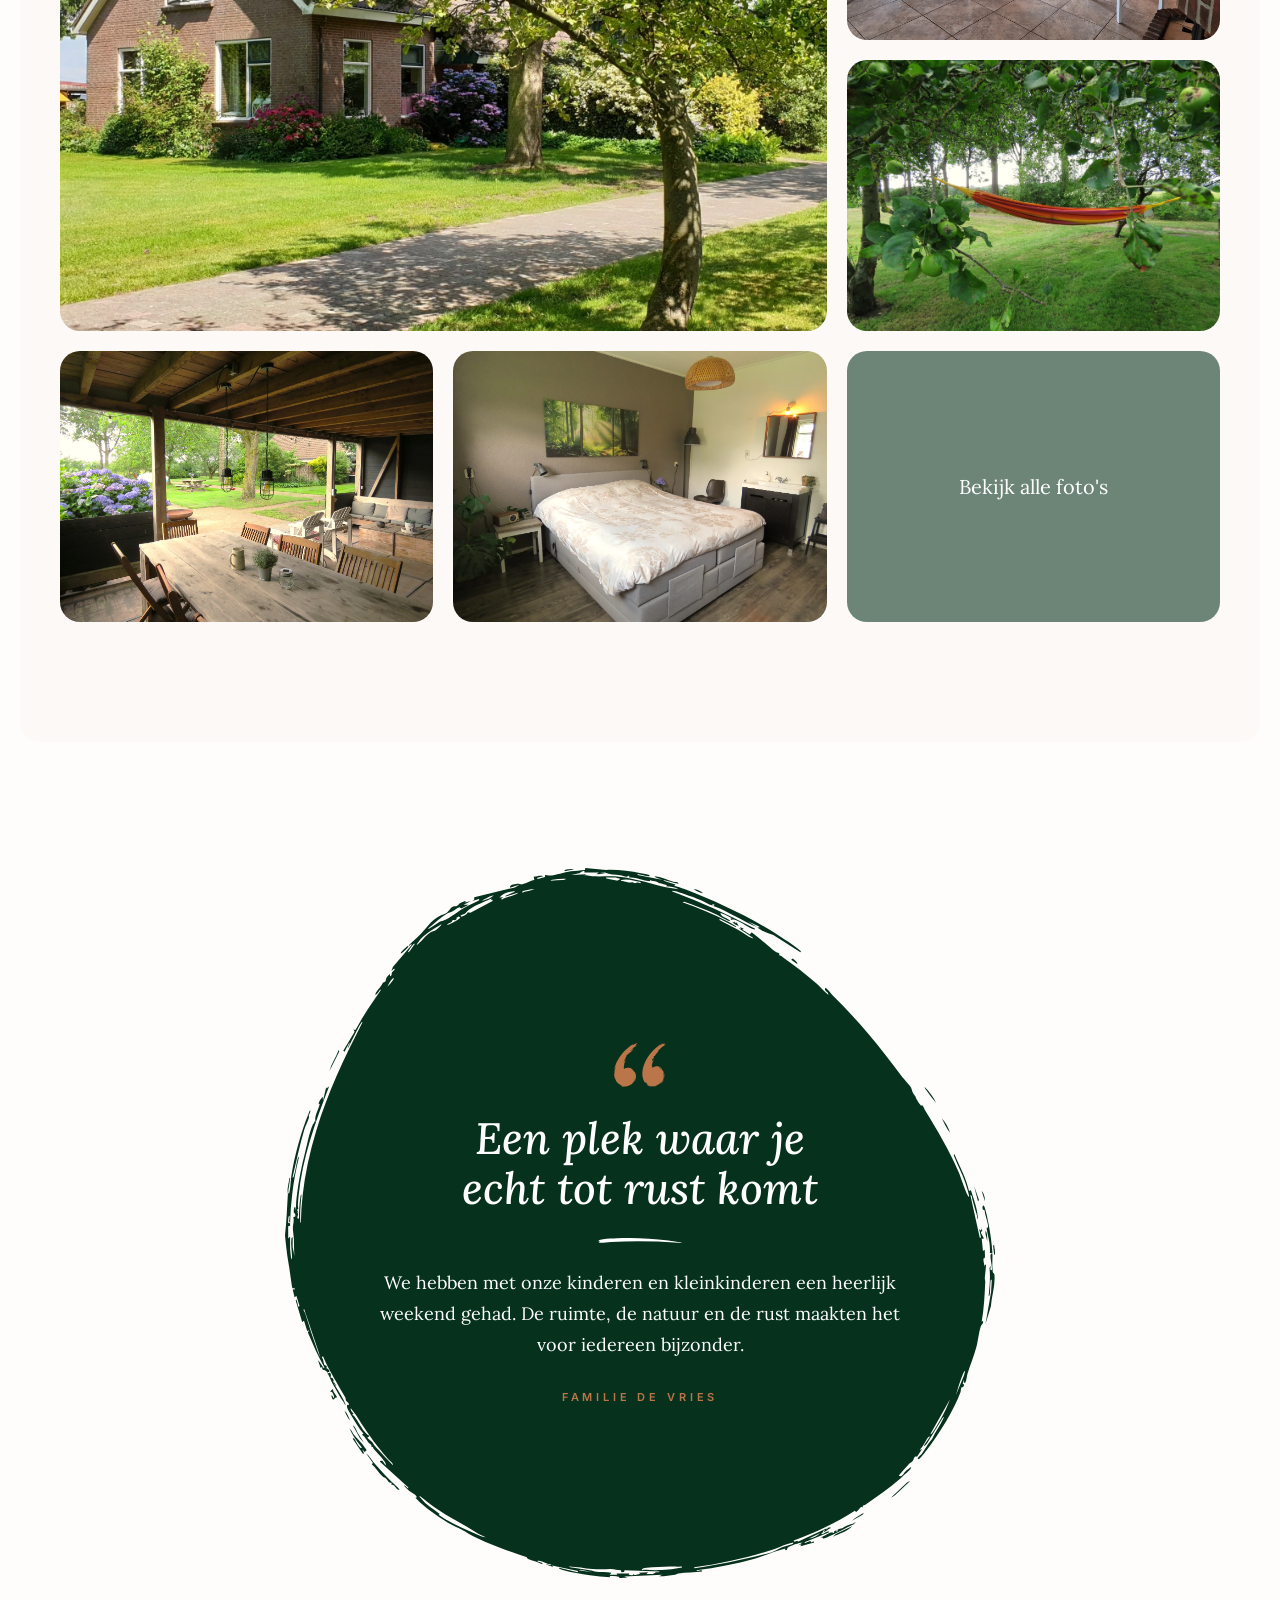
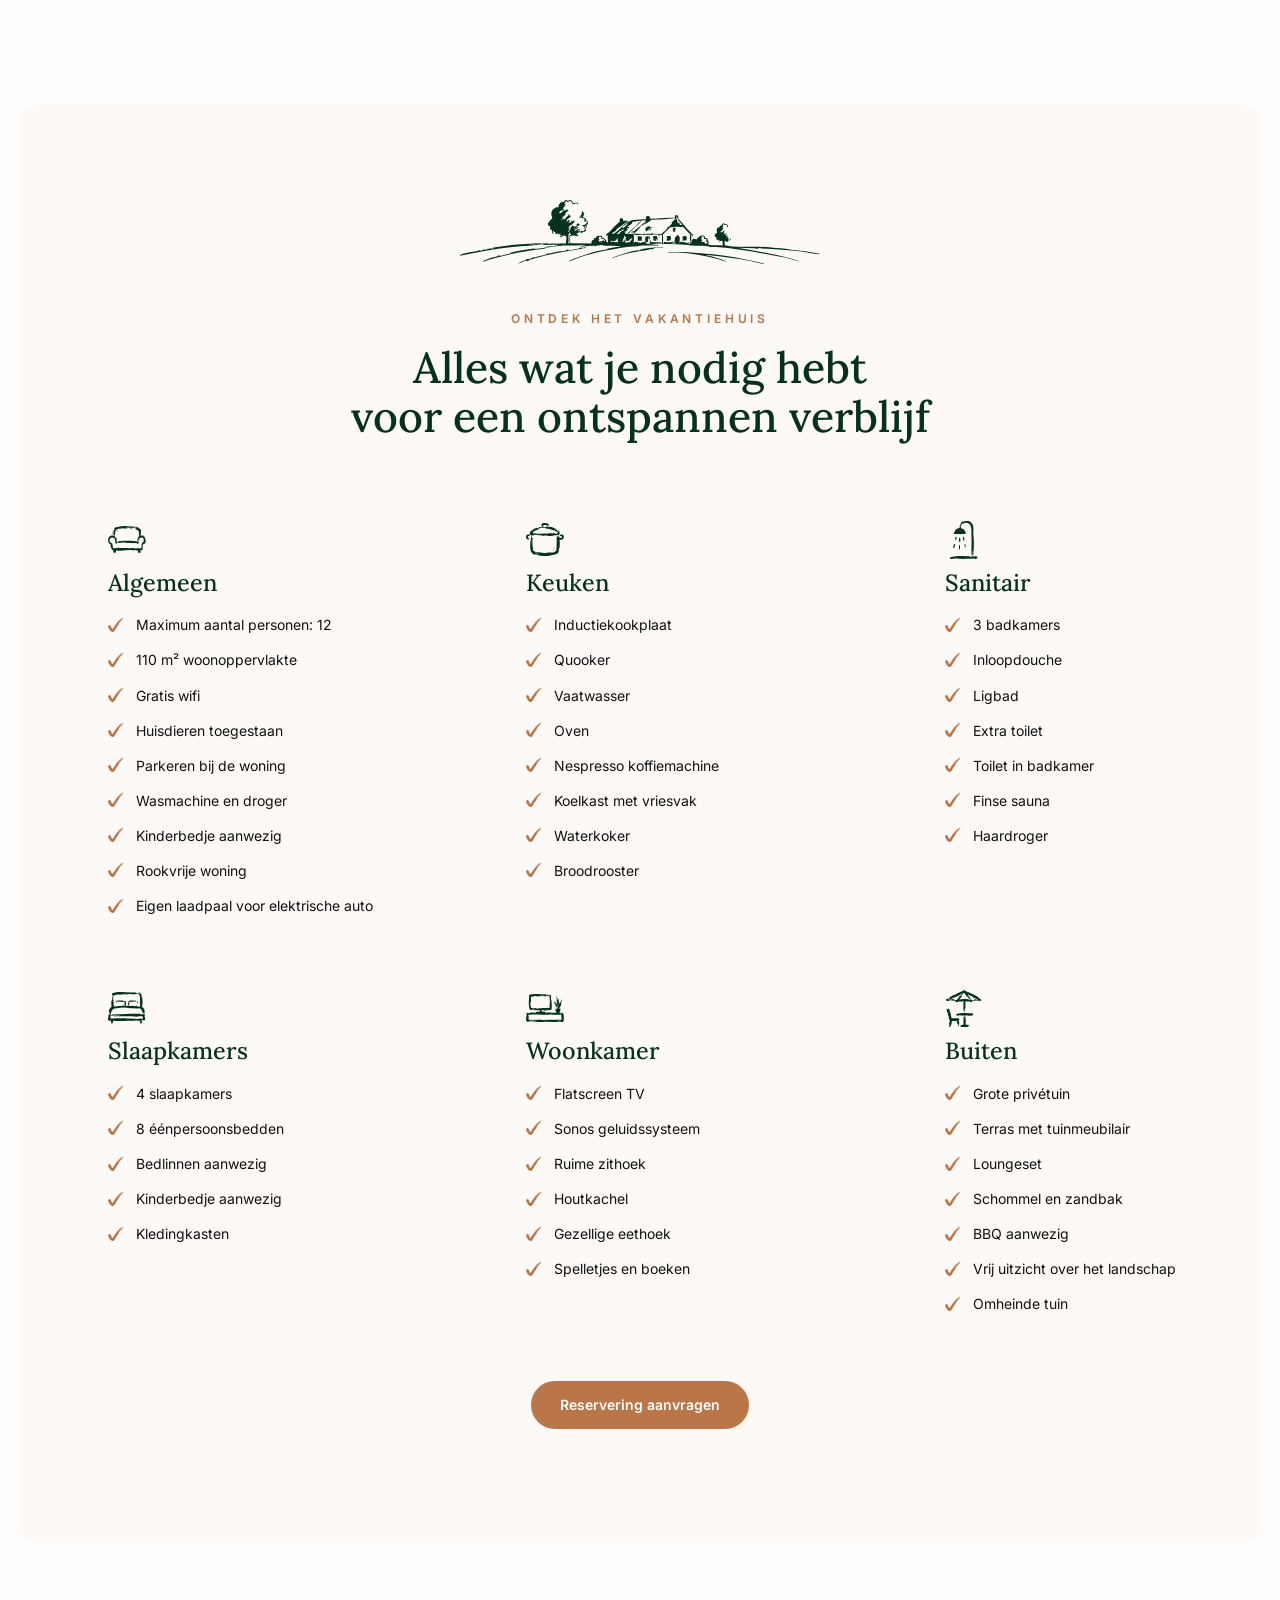
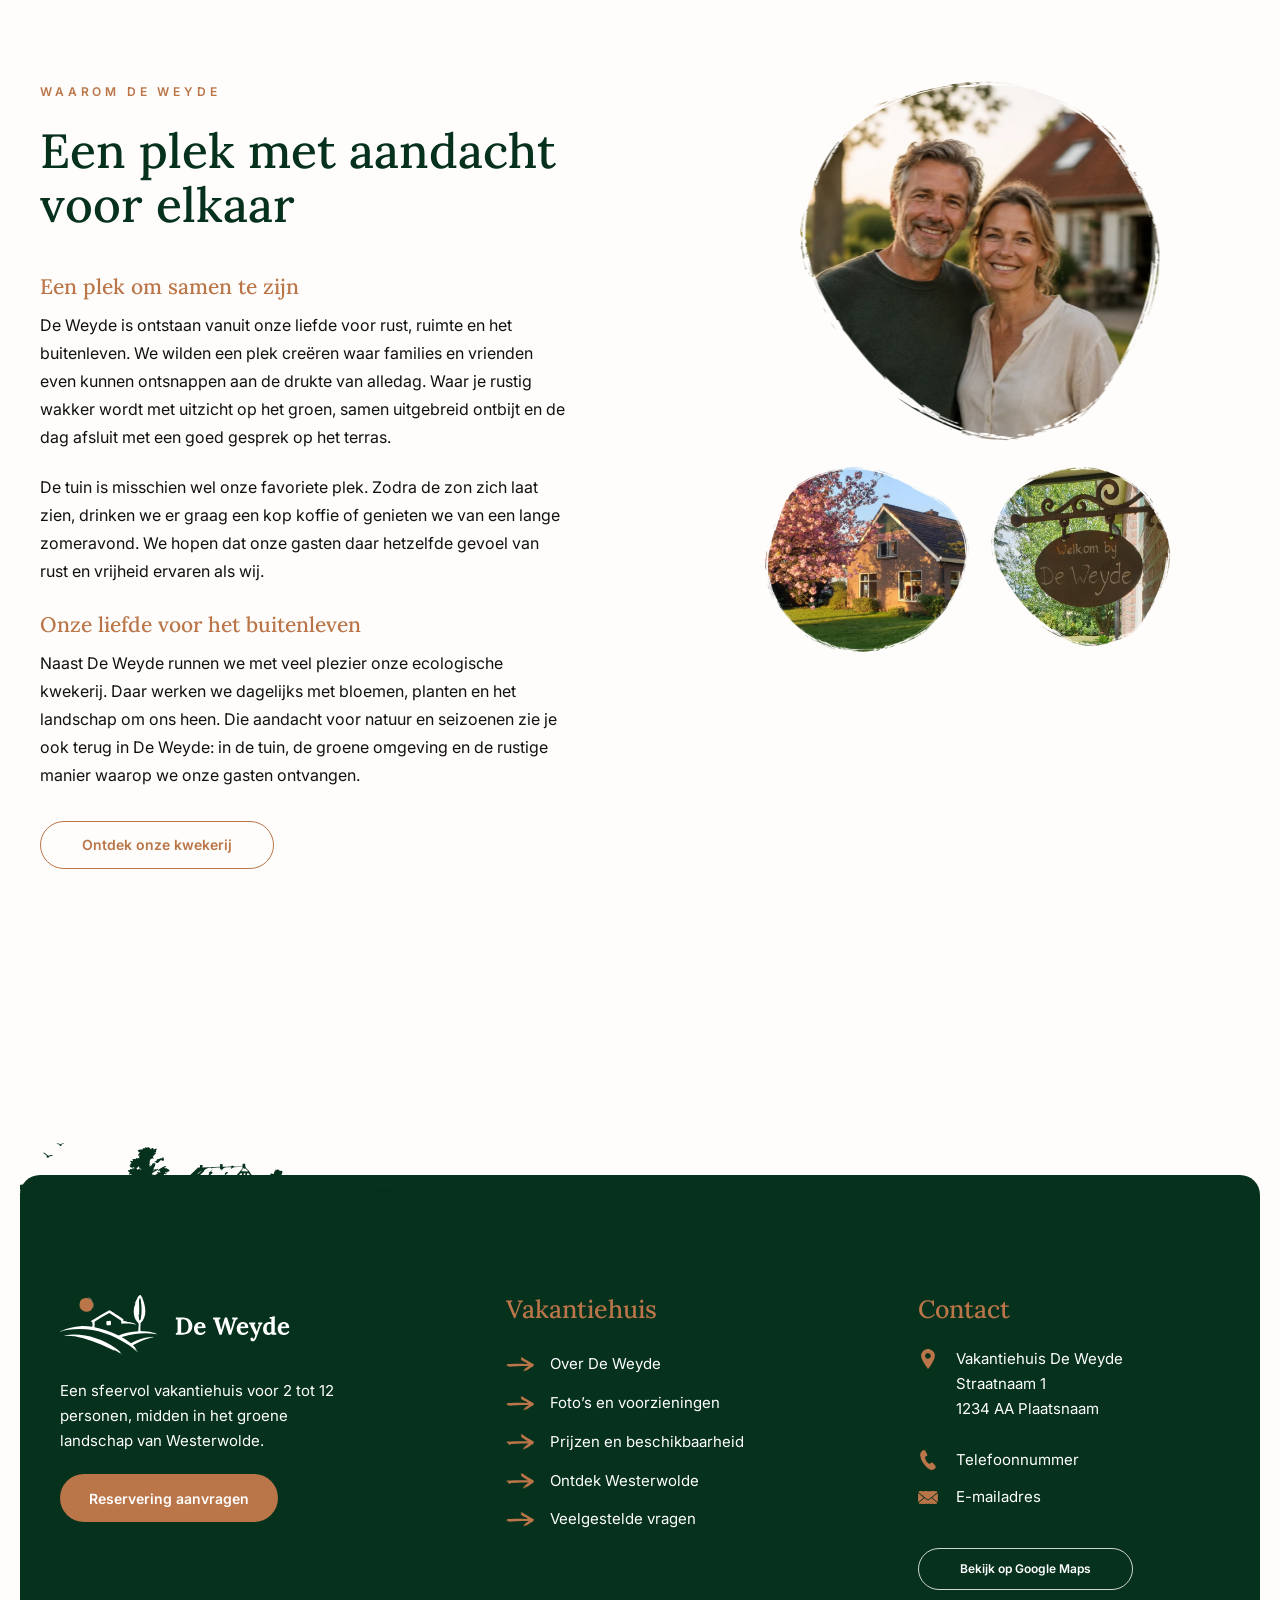
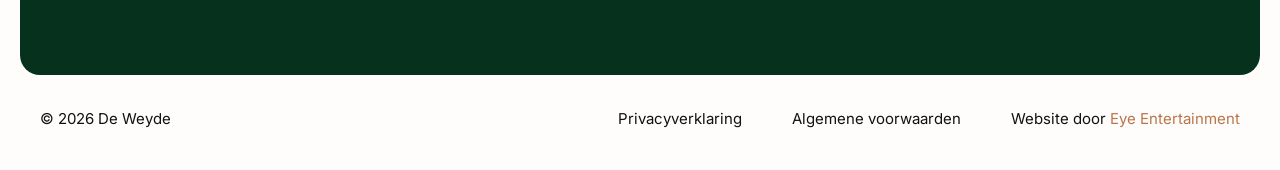
==== commit e9495778: "Aanpassingen en nieuwe pagina's" ====
--- a/index.html
+++ b/index.html
@@ -36,7 +36,7 @@
         <a href="ontdek-westerwolde.html">Ontdek Westerwolde</a>
         <a href="contact.html">Contact</a>
       </nav>
-      <a class="button button-primary header-cta" href="#reserveren">Reservering aanvragen</a>
+      <a class="button button-primary header-cta" href="reserveren.html">Reservering aanvragen</a>
       <button class="menu-toggle" type="button" aria-label="Menu openen" aria-expanded="false" aria-controls="mobile-menu"><img src="assets/mobile/icon-menu-mobile.svg" alt=""></button>
     </div>
   </header>
@@ -52,7 +52,7 @@
         <a href="ontdek-westerwolde.html"><span>Ontdek Westerwolde</span><img src="assets/icons/icon-arrow-right.svg" alt="" aria-hidden="true"></a>
         <a href="contact.html"><span>Contact</span><img src="assets/icons/icon-arrow-right.svg" alt="" aria-hidden="true"></a>
       </nav>
-      <a class="mobile-menu__cta" href="#reserveren">Reservering aanvragen</a>
+      <a class="mobile-menu__cta" href="reserveren.html">Reservering aanvragen</a>
     </div>
   </div>
 
@@ -68,7 +68,7 @@
         <h1 id="hero-title">Samen genieten van rust en ruimte</h1>
         <p class="hero-intro">Verblijf met 2 tot 12 personen in onze ruime vakantiewoning, midden in het groene landschap van Westerwolde.</p>
         <div class="hero-actions">
-          <a class="button button-primary" href="#reserveren">Bekijk beschikbaarheid</a>
+          <a class="button button-primary" href="reserveren.html#beschikbaarheid">Bekijk beschikbaarheid</a>
           <a class="button button-outline-light" href="#vakantiehuis">Ontdek het vakantiehuis</a>
         </div>
       </div>
@@ -145,7 +145,7 @@
         <article class="facility"><button type="button" aria-expanded="false"><span><img src="assets/icons/icon-woonkamer.svg" alt=""><h3>Woonkamer</h3></span><img class="facility-arrow" src="assets/icons/arrow-down.svg" alt="" aria-hidden="true"></button><ul><li>Flatscreen TV</li><li>Sonos geluidssysteem</li><li>Ruime zithoek</li><li>Houtkachel</li><li>Gezellige eethoek</li><li>Spelletjes en boeken</li></ul></article>
         <article class="facility"><button type="button" aria-expanded="false"><span><img src="assets/icons/icon-buiten.svg" alt=""><h3>Buiten</h3></span><img class="facility-arrow" src="assets/icons/arrow-down.svg" alt="" aria-hidden="true"></button><ul><li>Grote privétuin</li><li>Terras met tuinmeubilair</li><li>Loungeset</li><li>Schommel en zandbak</li><li>BBQ aanwezig</li><li>Vrij uitzicht over het landschap</li><li>Omheinde tuin</li></ul></article>
       </div>
-      <div class="centered"><a id="reserveren" class="button button-primary" href="#contact">Reservering aanvragen</a></div>
+      <div class="centered"><a id="reserveren" class="button button-primary" href="reserveren.html">Reservering aanvragen</a></div>
     </section>
 
     <!-- De Weyde -->
@@ -271,8 +271,8 @@
     <div class="footer-shell section-shell">
       <picture class="footer-illustration" aria-hidden="true"><source media="(max-width:760px)" srcset="assets/illustraties/illustratie-footer-mobile.svg"><img loading="lazy" decoding="async" src="assets/illustraties/illustratie-footer.svg" alt=""></picture>
       <div class="footer-main content-width">
-        <div class="footer-brand"><img src="assets/brand/logo-de-weyde-wit.svg" alt="De Weyde"><p>Een sfeervol vakantiehuis voor 2 tot 12 personen, midden in het groene landschap van Westerwolde.</p><a class="button button-primary" href="#reserveren">Reservering aanvragen</a></div>
-        <div class="footer-links"><h2>Vakantiehuis</h2><a href="#vakantiehuis"><img src="assets/icons/icon-arrow-right.svg" alt=""><span>Over De Weyde</span></a><a href="#vakantiehuis"><img src="assets/icons/icon-arrow-right.svg" alt=""><span>Foto’s en voorzieningen</span></a><a href="#reserveren"><img src="assets/icons/icon-arrow-right.svg" alt=""><span>Prijzen en beschikbaarheid</span></a><a href="ontdek-westerwolde.html"><img src="assets/icons/icon-arrow-right.svg" alt=""><span>Ontdek Westerwolde</span></a><a href="#"><img src="assets/icons/icon-arrow-right.svg" alt=""><span>Veelgestelde vragen</span></a></div>
+        <div class="footer-brand"><img src="assets/brand/logo-de-weyde-wit.svg" alt="De Weyde"><p>Een sfeervol vakantiehuis voor 2 tot 12 personen, midden in het groene landschap van Westerwolde.</p><a class="button button-primary" href="reserveren.html">Reservering aanvragen</a></div>
+        <div class="footer-links"><h2>Vakantiehuis</h2><a href="#vakantiehuis"><img src="assets/icons/icon-arrow-right.svg" alt=""><span>Over De Weyde</span></a><a href="#vakantiehuis"><img src="assets/icons/icon-arrow-right.svg" alt=""><span>Foto’s en voorzieningen</span></a><a href="prijzen.html"><img src="assets/icons/icon-arrow-right.svg" alt=""><span>Prijzen en beschikbaarheid</span></a><a href="ontdek-westerwolde.html"><img src="assets/icons/icon-arrow-right.svg" alt=""><span>Ontdek Westerwolde</span></a><a href="#"><img src="assets/icons/icon-arrow-right.svg" alt=""><span>Veelgestelde vragen</span></a></div>
         <div class="footer-contact"><h2>Contact</h2>
           <div class="contact-row contact-address"><img src="assets/icons/icon-locatie.svg" alt=""><span>Vakantiehuis De Weyde<br>Straatnaam 1<br>1234 AA Plaatsnaam</span></div>
           <div class="contact-row"><img src="assets/icons/icon-telefoon.svg" alt=""><a href="tel:+31000000000">Telefoonnummer</a></div>
@@ -280,7 +280,7 @@
           <a class="button button-outline-light small" href="#">Bekijk op Google Maps</a></div>
       </div>
     </div>
-    <div class="footer-bottom content-width"><span>© 2026 De Weyde</span><nav><a href="#">Privacyverklaring</a><a href="#">Algemene voorwaarden</a><a href="#">Website door <em>Eye Entertainment</em></a></nav></div>
+    <div class="footer-bottom content-width"><span>© 2026 De Weyde</span><nav><a href="privacyverklaring.html">Privacyverklaring</a><a href="algemene-voorwaarden.html">Algemene voorwaarden</a><a href="#">Website door <em>Eye Entertainment</em></a></nav></div>
   </footer>
 
   <dialog class="photo-lightbox" data-lightbox aria-labelledby="lightbox-title">
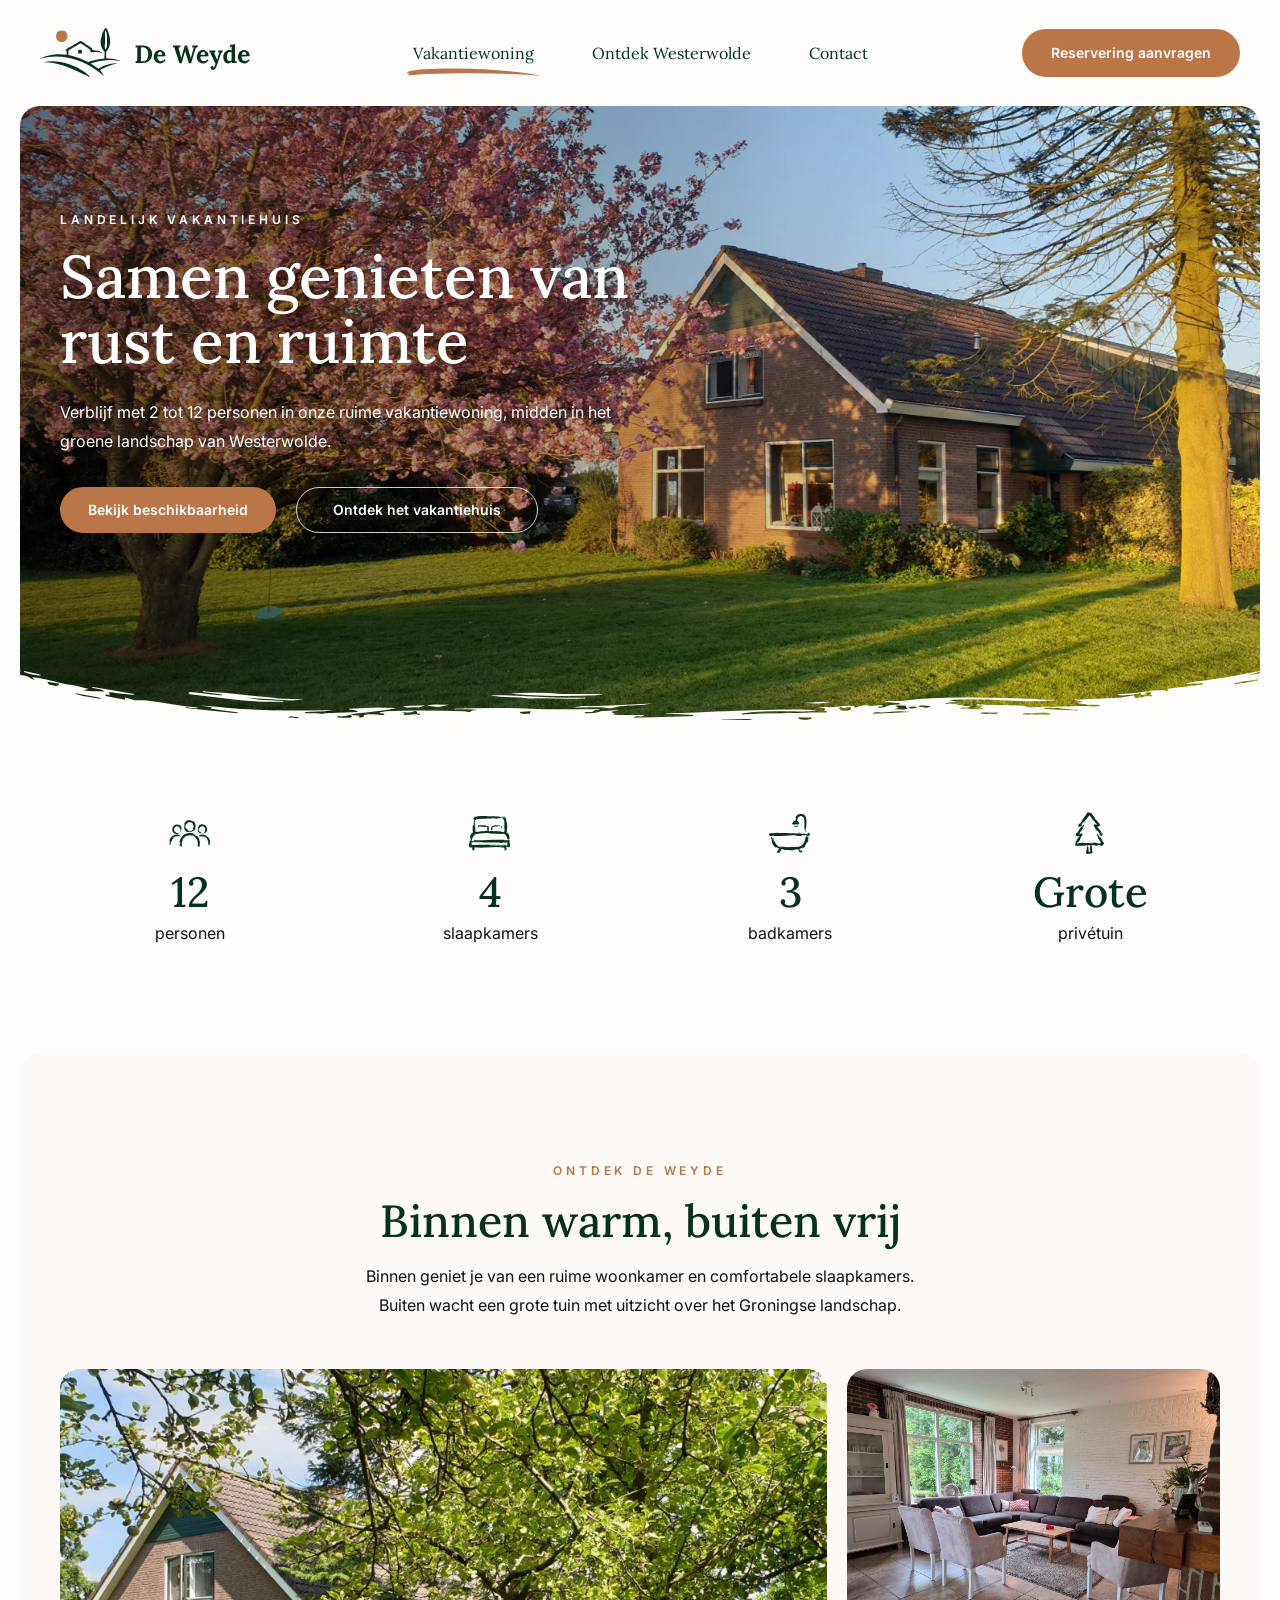
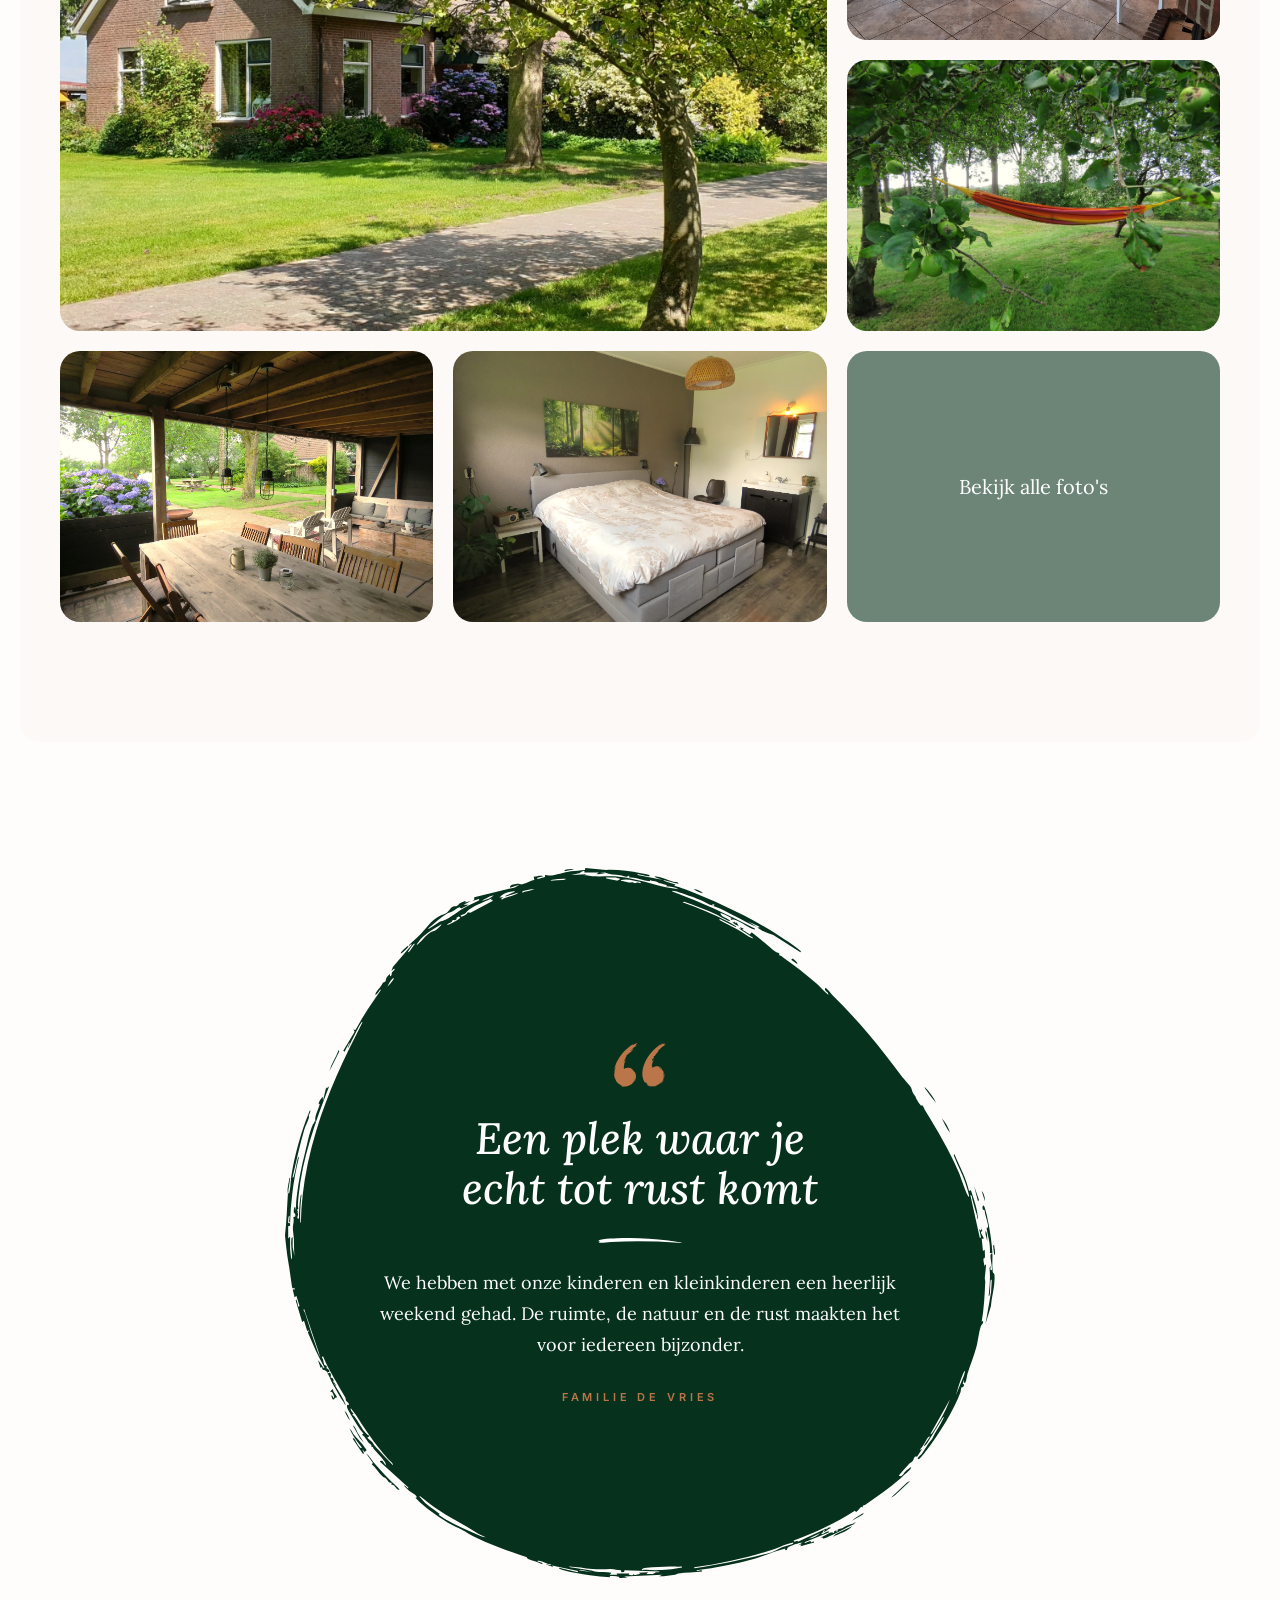
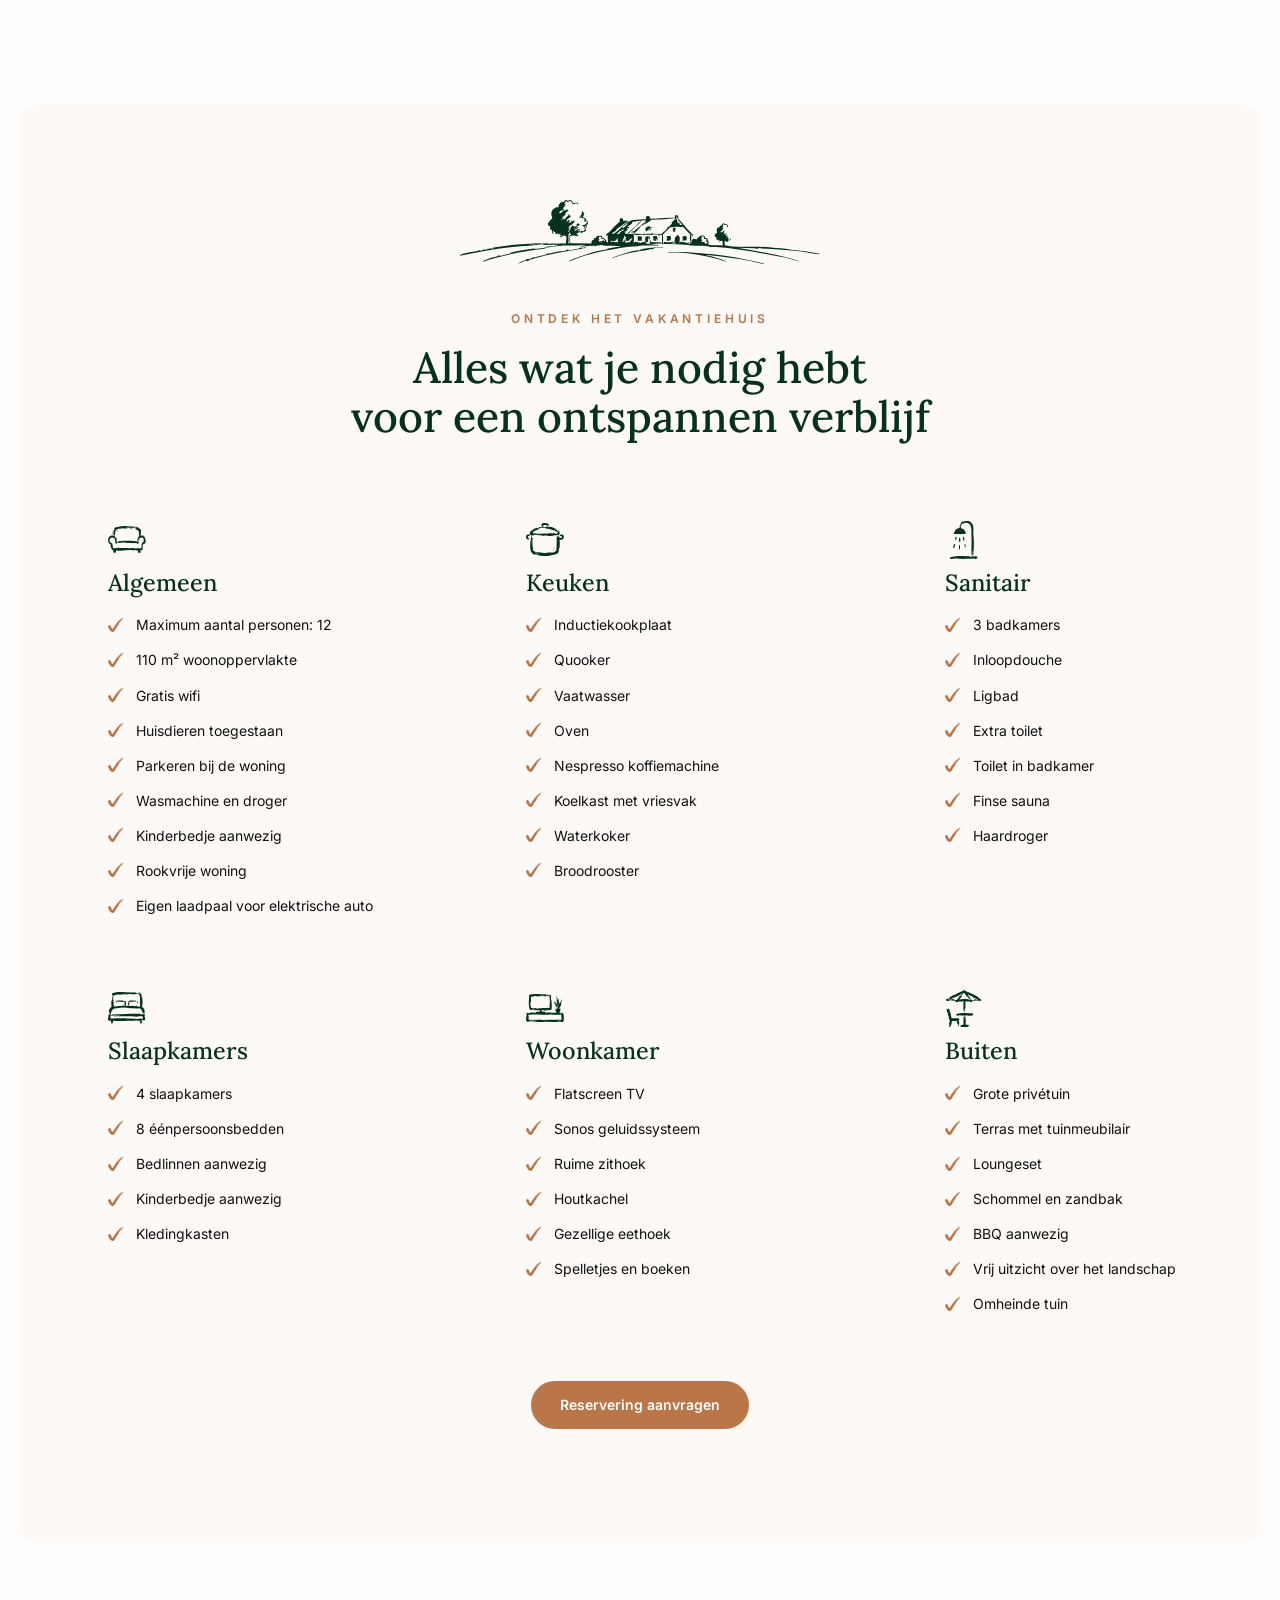
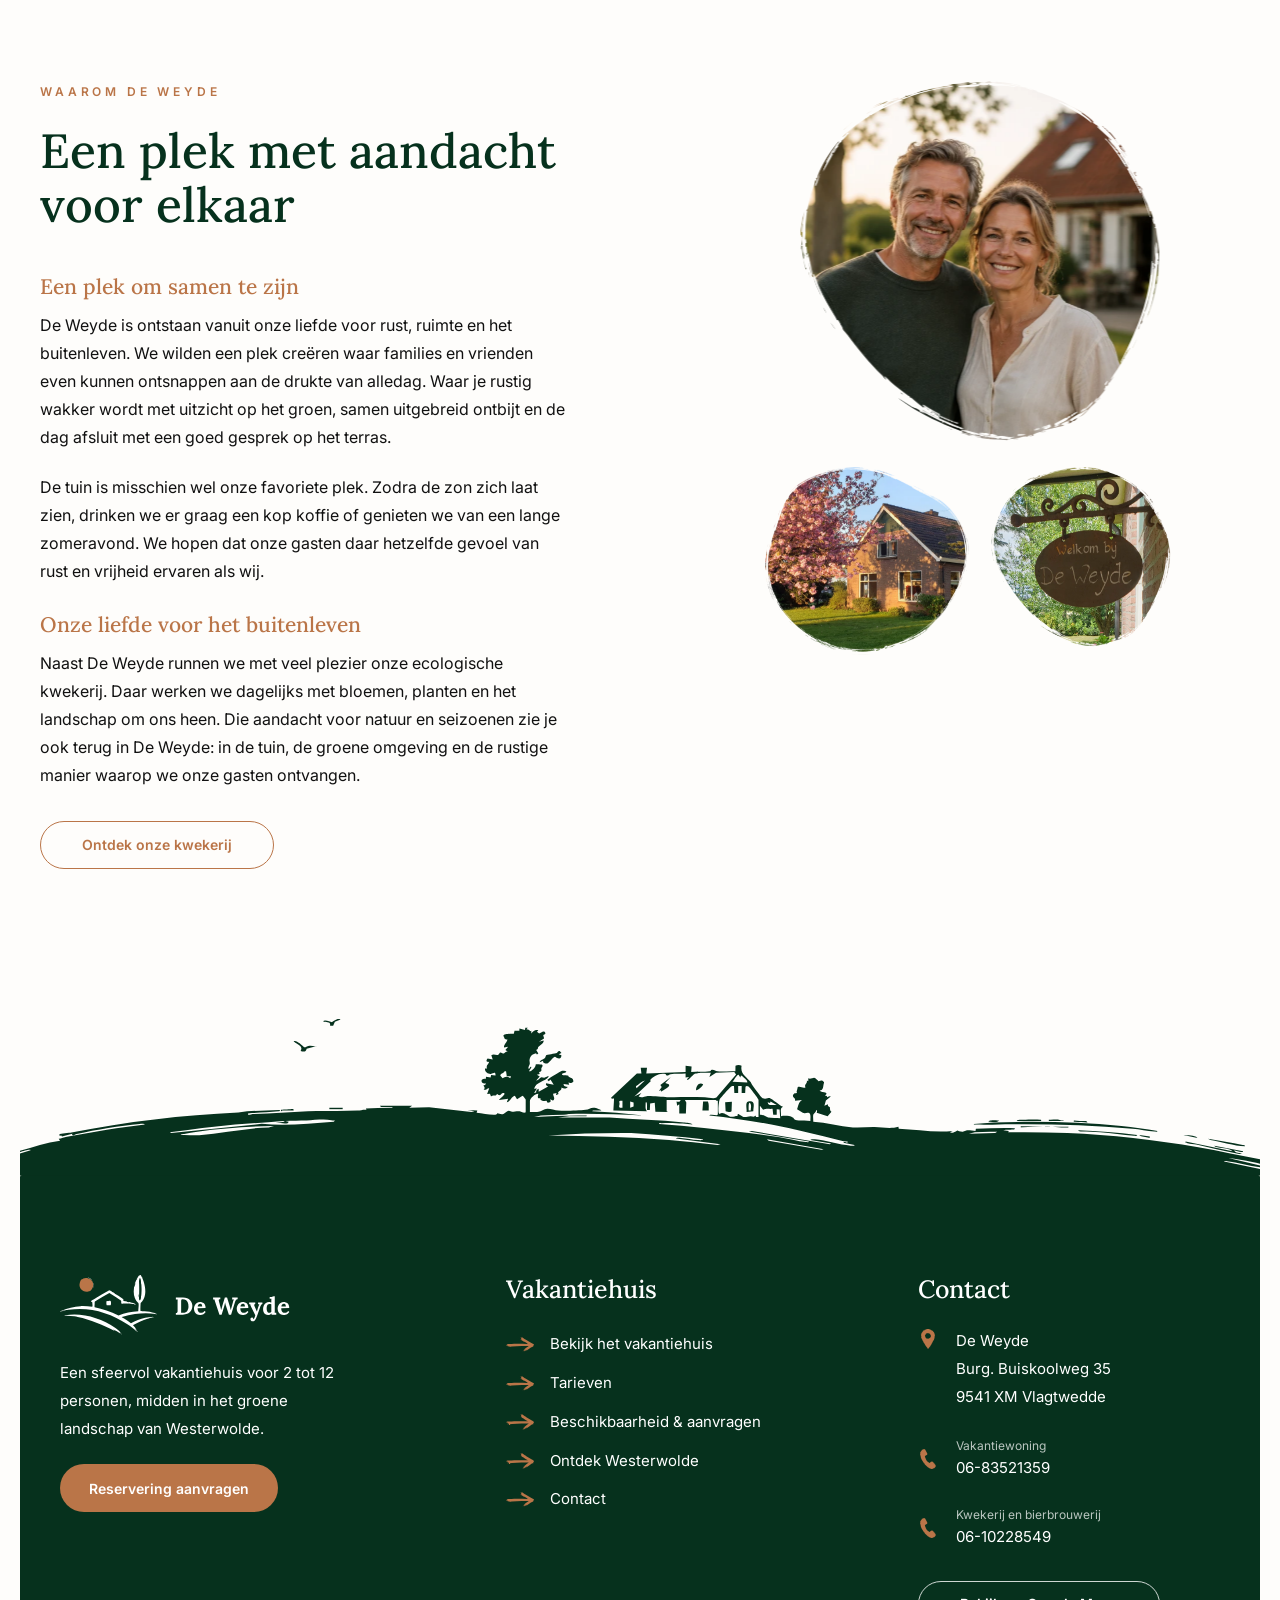
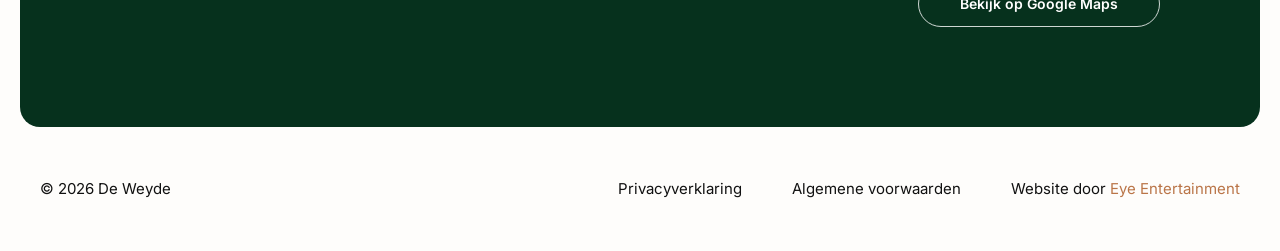
==== commit 001355db: "Kleine optimalisaties" ====
--- a/index.html
+++ b/index.html
@@ -32,7 +32,7 @@
         <img src="assets/brand/logo-de-weyde-kleur.svg" alt="De Weyde">
       </a>
       <nav class="desktop-nav" aria-label="Hoofdnavigatie">
-        <a class="is-active" href="#vakantiehuis">Vakantiewoning</a>
+        <a class="is-active" href="index.html">Vakantiewoning</a>
         <a href="ontdek-westerwolde.html">Ontdek Westerwolde</a>
         <a href="contact.html">Contact</a>
       </nav>
@@ -48,7 +48,7 @@
     <div class="mobile-menu__inner">
       <a class="mobile-menu-logo-link" href="index.html" aria-label="De Weyde home"><img class="mobile-menu-logo" src="assets/brand/logo-de-weyde-wit.svg" alt="De Weyde"></a>
       <nav aria-label="Mobiele navigatie">
-        <a href="#vakantiehuis"><span>Vakantiewoning</span><img src="assets/icons/icon-arrow-right.svg" alt="" aria-hidden="true"></a>
+        <a href="index.html"><span>Vakantiewoning</span><img src="assets/icons/icon-arrow-right.svg" alt="" aria-hidden="true"></a>
         <a href="ontdek-westerwolde.html"><span>Ontdek Westerwolde</span><img src="assets/icons/icon-arrow-right.svg" alt="" aria-hidden="true"></a>
         <a href="contact.html"><span>Contact</span><img src="assets/icons/icon-arrow-right.svg" alt="" aria-hidden="true"></a>
       </nav>
@@ -69,7 +69,7 @@
         <p class="hero-intro">Verblijf met 2 tot 12 personen in onze ruime vakantiewoning, midden in het groene landschap van Westerwolde.</p>
         <div class="hero-actions">
           <a class="button button-primary" href="reserveren.html#beschikbaarheid">Bekijk beschikbaarheid</a>
-          <a class="button button-outline-light" href="#vakantiehuis">Ontdek het vakantiehuis</a>
+          <a class="button button-outline-light button-down" href="#vakantiehuis">Ontdek het vakantiehuis</a>
         </div>
       </div>
       <picture class="hero-brush" aria-hidden="true"><img src="assets/brushes/hero-overlay.svg" alt=""></picture>
@@ -272,12 +272,12 @@
       <picture class="footer-illustration" aria-hidden="true"><source media="(max-width:760px)" srcset="assets/illustraties/illustratie-footer-mobile.svg"><img loading="lazy" decoding="async" src="assets/illustraties/illustratie-footer.svg" alt=""></picture>
       <div class="footer-main content-width">
         <div class="footer-brand"><img src="assets/brand/logo-de-weyde-wit.svg" alt="De Weyde"><p>Een sfeervol vakantiehuis voor 2 tot 12 personen, midden in het groene landschap van Westerwolde.</p><a class="button button-primary" href="reserveren.html">Reservering aanvragen</a></div>
-        <div class="footer-links"><h2>Vakantiehuis</h2><a href="#vakantiehuis"><img src="assets/icons/icon-arrow-right.svg" alt=""><span>Over De Weyde</span></a><a href="#vakantiehuis"><img src="assets/icons/icon-arrow-right.svg" alt=""><span>Foto’s en voorzieningen</span></a><a href="prijzen.html"><img src="assets/icons/icon-arrow-right.svg" alt=""><span>Prijzen en beschikbaarheid</span></a><a href="ontdek-westerwolde.html"><img src="assets/icons/icon-arrow-right.svg" alt=""><span>Ontdek Westerwolde</span></a><a href="#"><img src="assets/icons/icon-arrow-right.svg" alt=""><span>Veelgestelde vragen</span></a></div>
+        <div class="footer-links"><h2>Vakantiehuis</h2><a href="index.html" aria-current="page"><img src="assets/icons/icon-arrow-right.svg" alt=""><span>Bekijk het vakantiehuis</span></a><a href="prijzen.html"><img src="assets/icons/icon-arrow-right.svg" alt=""><span>Tarieven</span></a><a href="reserveren.html"><img src="assets/icons/icon-arrow-right.svg" alt=""><span>Beschikbaarheid &amp; aanvragen</span></a><a href="ontdek-westerwolde.html"><img src="assets/icons/icon-arrow-right.svg" alt=""><span>Ontdek Westerwolde</span></a><a href="contact.html"><img src="assets/icons/icon-arrow-right.svg" alt=""><span>Contact</span></a></div>
         <div class="footer-contact"><h2>Contact</h2>
-          <div class="contact-row contact-address"><img src="assets/icons/icon-locatie.svg" alt=""><span>Vakantiehuis De Weyde<br>Straatnaam 1<br>1234 AA Plaatsnaam</span></div>
-          <div class="contact-row"><img src="assets/icons/icon-telefoon.svg" alt=""><a href="tel:+31000000000">Telefoonnummer</a></div>
-          <div class="contact-row"><img src="assets/icons/icon-emailadres.svg" alt=""><a href="mailto:info@deweyde.nl">E-mailadres</a></div>
-          <a class="button button-outline-light small" href="#">Bekijk op Google Maps</a></div>
+          <div class="contact-row contact-address"><img src="assets/icons/icon-locatie.svg" alt=""><span>De Weyde<br>Burg. Buiskoolweg 35<br>9541 XM Vlagtwedde</span></div>
+          <div class="contact-row contact-phone"><img src="assets/icons/icon-telefoon.svg" alt=""><div><span>Vakantiewoning</span><a href="tel:+31683521359">06-83521359</a></div></div>
+          <div class="contact-row contact-phone"><img src="assets/icons/icon-telefoon.svg" alt=""><div><span>Kwekerij en bierbrouwerij</span><a href="tel:+31610228549">06-10228549</a></div></div>
+          <a class="button button-outline-light small" href="https://www.google.com/maps/search/?api=1&amp;query=Burgemeester+Buiskoolweg+35%2C+9541+XM+Vlagtwedde" target="_blank" rel="noopener noreferrer">Bekijk op Google Maps</a></div>
       </div>
     </div>
     <div class="footer-bottom content-width"><span>© 2026 De Weyde</span><nav><a href="privacyverklaring.html">Privacyverklaring</a><a href="algemene-voorwaarden.html">Algemene voorwaarden</a><a href="#">Website door <em>Eye Entertainment</em></a></nav></div>
--- a/assets/css/sections/header.css
+++ b/assets/css/sections/header.css
@@ -9,6 +9,7 @@
   overflow: hidden;
   color: var(--color-white);
 }
+.hero.section-shell { border-radius: var(--radius-section) var(--radius-section) 0 0; }
 .hero-media,
 .hero-overlay { position: absolute; inset: 0; }
 .hero-brush-mobile { display: none; }
@@ -42,6 +43,15 @@
 }
 .hero-actions { display: flex; gap: 20px; margin-top: 38px; }
 .hero-actions .button { min-height: 46px; padding-inline: 27px; }
+.hero-actions .button-down::after {
+  width: 18px;
+  height: 24px;
+  background-image: url('../../icons/arrow-white-down.svg');
+}
+.hero-actions .button-down:hover::after {
+  flex-basis: 18px;
+  transform: translateX(0) scale(.9);
+}
 .hero-brush {
   position: absolute;
   left: -10px;
--- a/assets/css/sections/fotos.css
+++ b/assets/css/sections/fotos.css
@@ -3,6 +3,7 @@
 ====================================================== */
 
 .discover { padding: 108px 0 120px; }
+#vakantiehuis { scroll-margin-top: 110px; }
 .gallery {
   display: grid;
   grid-template-columns: repeat(3, minmax(0, 1fr));
--- a/assets/css/components/footer.css
+++ b/assets/css/components/footer.css
@@ -7,25 +7,37 @@
   position: relative;
   overflow: visible;
   margin-top: 120px;
+  border-radius: 2px 2px var(--radius-section) var(--radius-section);
   background: var(--color-green);
   color: var(--color-white);
 }
 .footer-illustration {
   position: absolute;
   right: 0;
-  bottom: calc(100% - 28px);
+  bottom: calc(100% - 1px);
   left: 0;
   display: block;
   width: 100%;
   height: auto;
   pointer-events: none;
 }
+.footer-illustration img {
+  width: 100%;
+  max-width: none;
+}
+@media (min-width: 761px) {
+  .footer-illustration { overflow: hidden; }
+  .footer-illustration img {
+    width: calc(100% + 4px);
+    transform: translateX(-2px);
+  }
+}
 .footer-main {
   display: grid;
   grid-template-columns: 1fr .9fr .9fr;
   gap: 110px;
   min-height: 500px;
-  padding: 120px 0 75px;
+  padding:100px 0;
   font-family: Inter, Arial, sans-serif;
   font-size: 15px;
   font-weight: 400;
@@ -38,10 +50,10 @@
   transition: transform var(--transition-slow);
 }
 .footer-brand:hover > img { transform: scale(1.04); }
-.footer-brand p { max-width: 300px; font-size: 15px; }
+.footer-brand p { max-width: 300px; font-size: 15px; line-height:28px; }
 .footer-main h2 {
   margin-bottom: 22px;
-  color: var(--color-accent);
+  color: var(--color-white);
   font-size: 25px;
 }
 .footer-links {
@@ -97,13 +109,18 @@
   margin-top: 2px;
   object-fit: contain;
 }
-.contact-address { margin-bottom: 26px; }
-.footer-contact .small { margin-top: 25px; }
+.contact-address { margin-bottom:26px; line-height:28px; }
+.contact-phone > div { display:grid; gap:1px; }
+.contact-phone { align-items:center; margin-bottom:26px; }
+.contact-phone > img { margin-top:0; }
+.contact-phone span { color:rgba(255,255,255,.72); font-size:12px; line-height:1.45; }
+.contact-phone a { width:max-content; justify-self:start; }
+.footer-contact .small { min-height:46px; margin-top:5px; font-size:14px; }
 .footer-bottom {
   display: flex;
   justify-content: space-between;
   align-items: center;
-  padding: 32px 0 38px;
+  padding: 50px 0;
   color: #111;
   font-family: Inter, Arial, sans-serif;
   font-size: 15px;
--- a/assets/css/responsive.css
+++ b/assets/css/responsive.css
@@ -166,7 +166,7 @@
     height: auto;
     min-height: 0;
     margin-top: -90px;
-    border-radius: 0 0 20px 20px;
+    border-radius: var(--radius-section) var(--radius-section) 0 0;
     background: var(--color-tint);
     color: var(--color-green);
     overflow: hidden;
@@ -225,6 +225,7 @@
   .hero-actions .button { width: 100%; min-height: var(--mobile-button-height); font-size: var(--mobile-button-size); }
   .hero-actions .button-outline-light { border-color: #111; color: #111; }
   .hero-actions .button-outline-light::after { background-image: url('../icons/icon-arrow-right.svg'); }
+  .hero-actions .button-down::after { background-image:url('../icons/arrow-white-down.svg'); }
   .hero-brush { display: none; }
 
   .usp-section {
@@ -239,6 +240,7 @@
   .environment-usps .usp-item strong { font-size: 21px; line-height: 1.2; }
 
   .discover {
+    scroll-margin-top: 50px;
     padding: var(--mobile-space-xl) 0;
     border-radius: 20px;
     overflow: hidden;
@@ -457,7 +459,7 @@
     min-height: 0;
     margin-top: -1px;
     padding: var(--mobile-space-xl) var(--mobile-content-padding);
-    border-radius: 0 0 20px 20px;
+    border-radius: 2px 2px 20px 20px;
     background: var(--color-green);
     overflow: hidden;
   }
@@ -470,7 +472,7 @@
   .footer-bottom a { width: fit-content; justify-self: center; }
   .footer-bottom {
     display: block;
-    padding: 60px var(--mobile-content-padding);
+    padding: 50px var(--mobile-content-padding);
     text-align: center;
   }
   .footer-bottom nav { display: grid; gap: 8px; margin-top: 20px; }
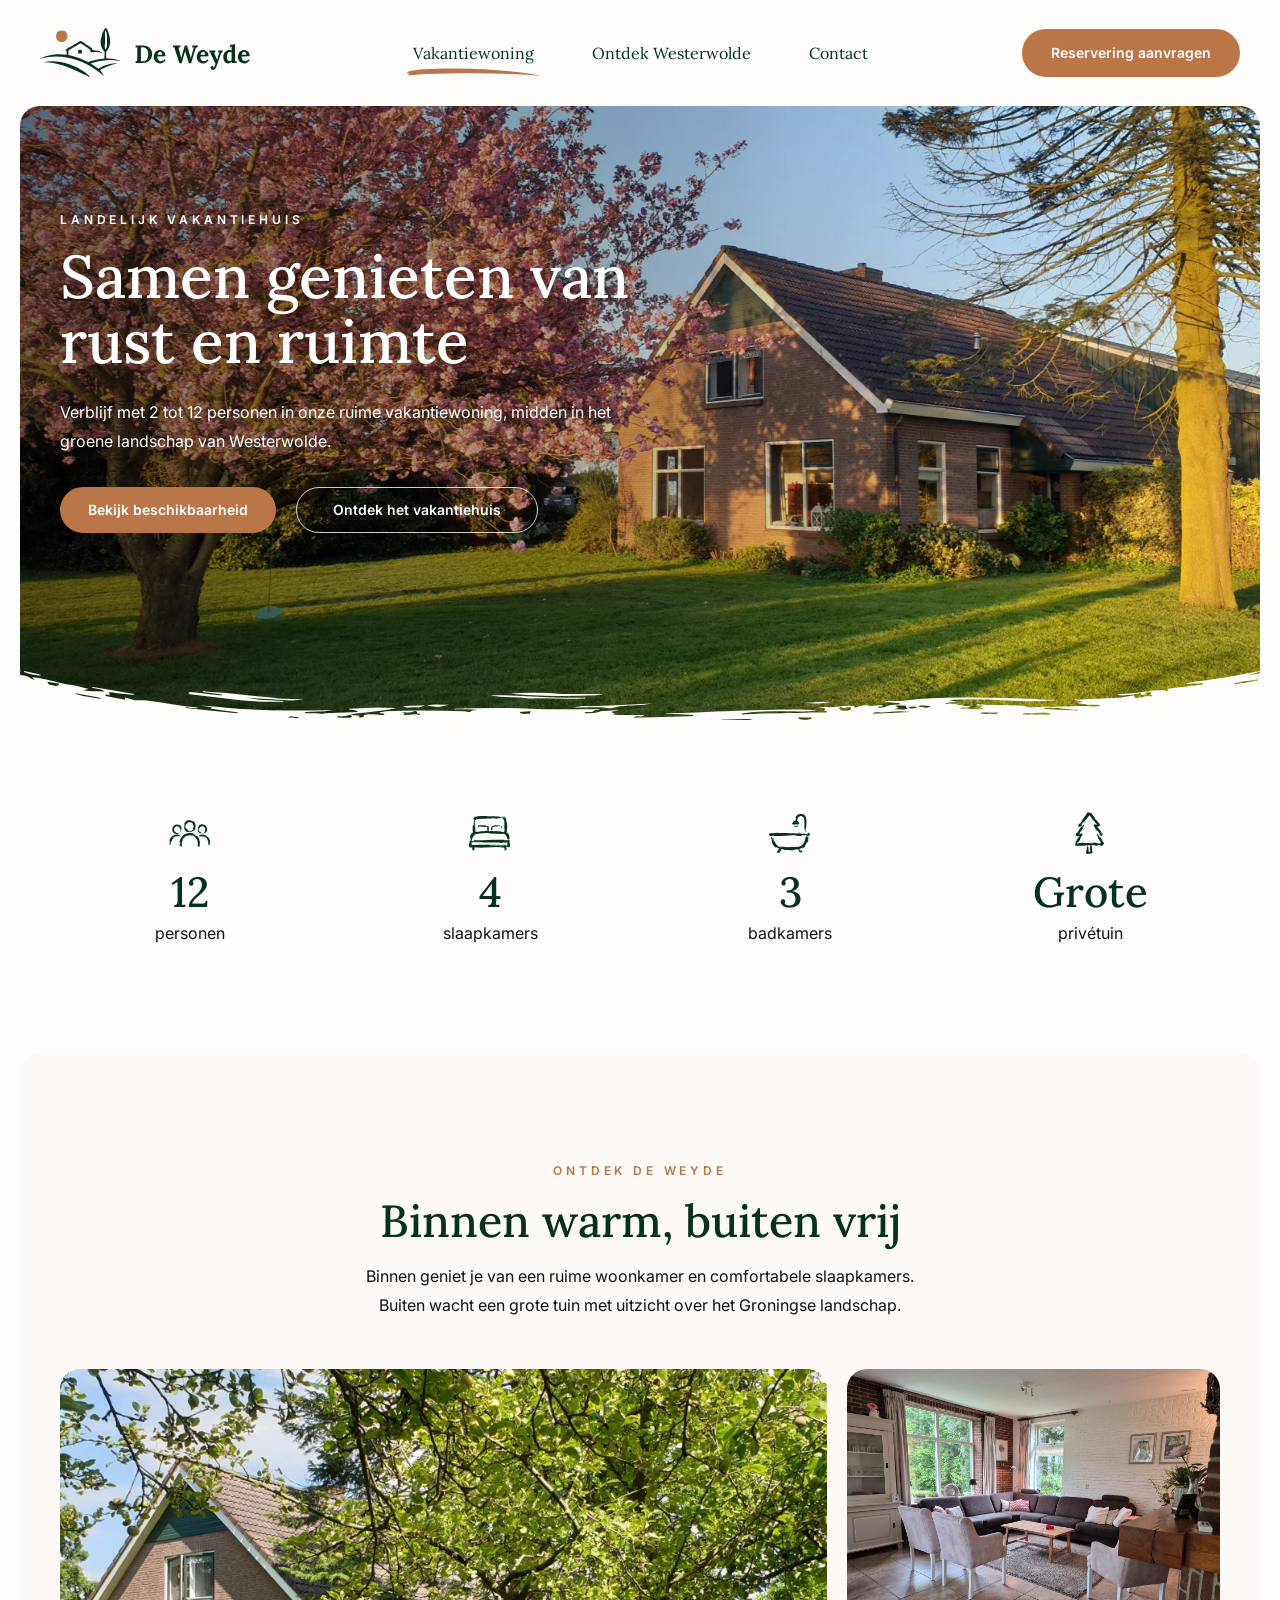
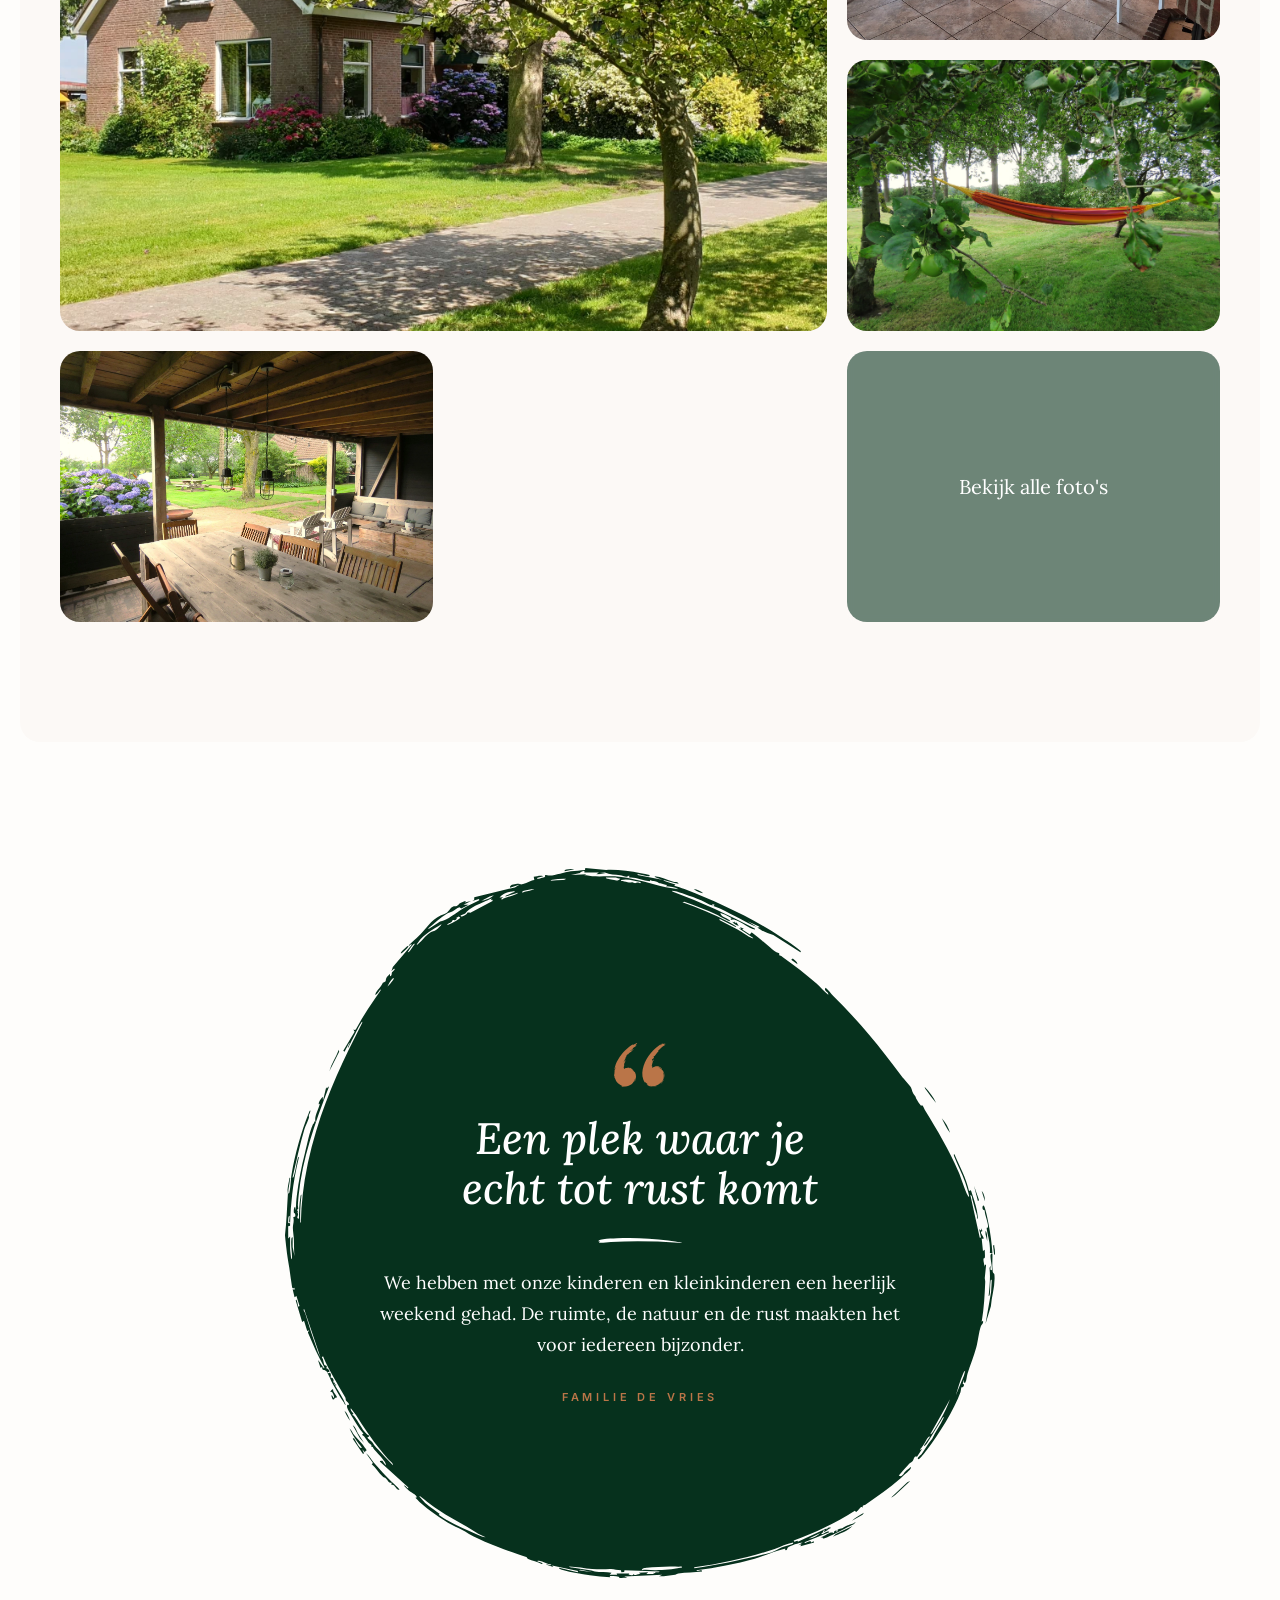
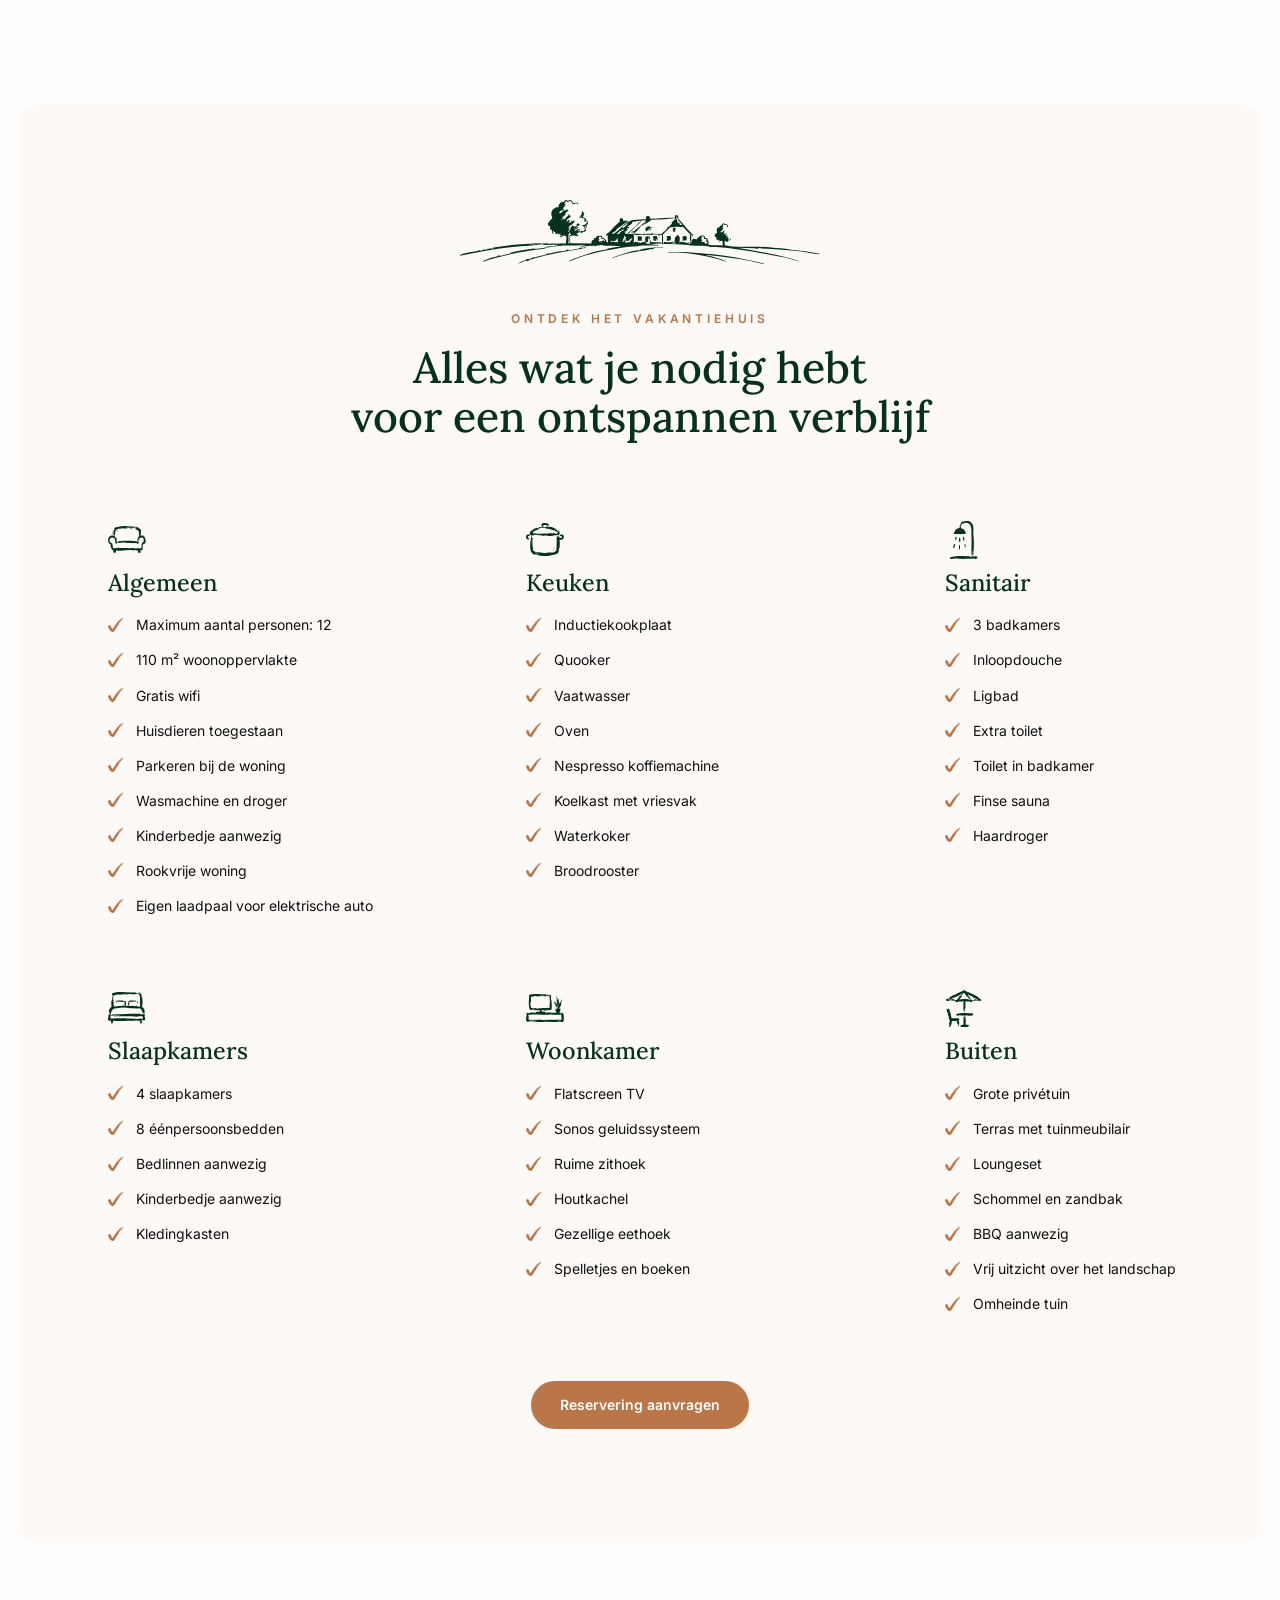
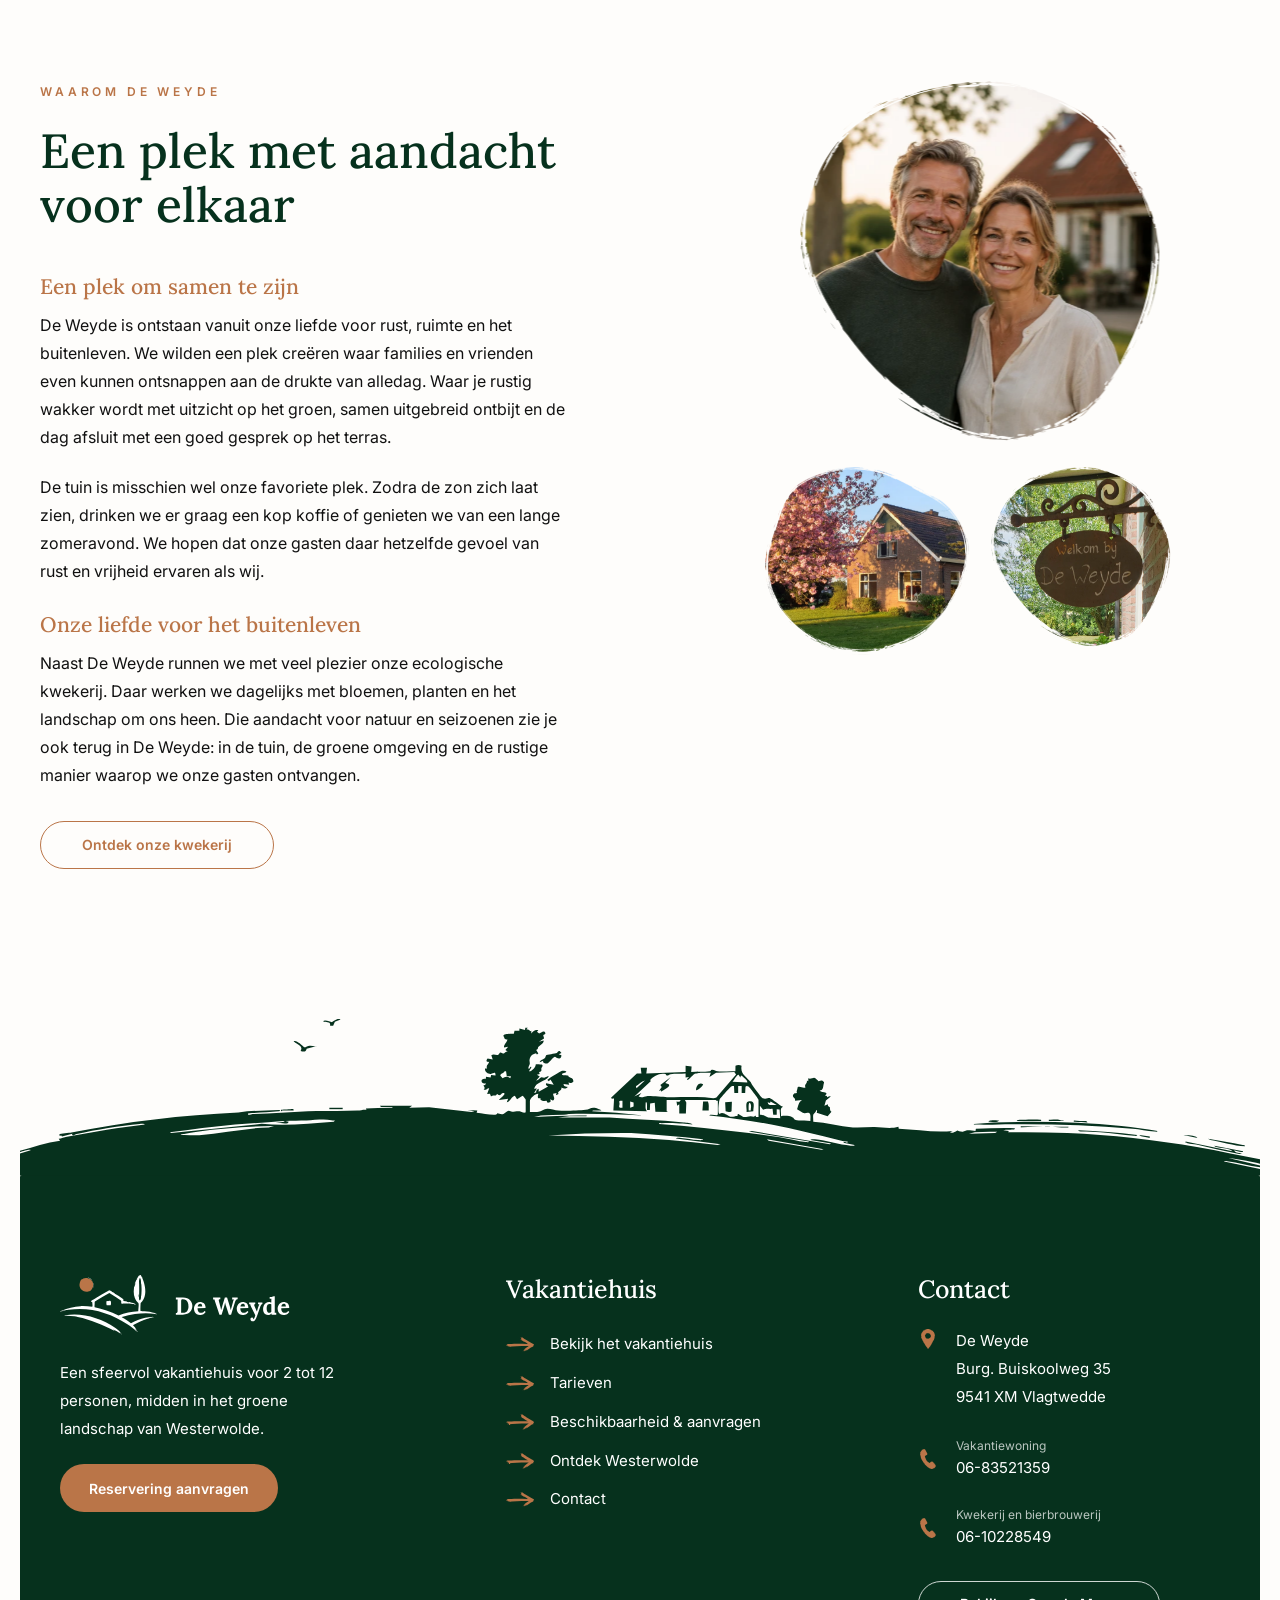
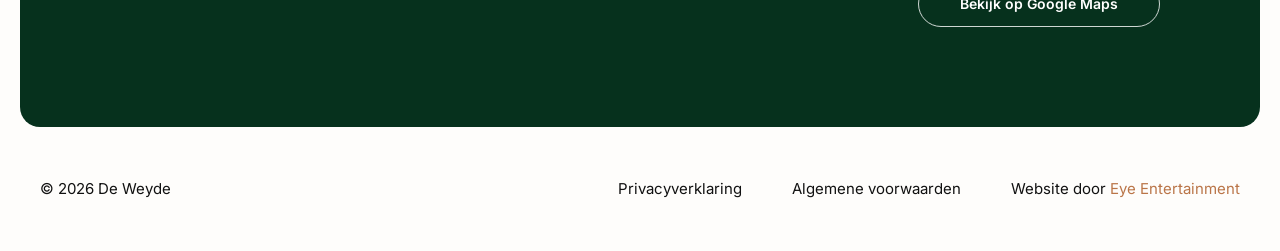
==== commit 97b4a067: "HTML + CSS optimalisaties" ====
--- a/index.html
+++ b/index.html
@@ -7,7 +7,7 @@
   <title>De Weyde — landelijk vakantiehuis</title>
   <link rel="preconnect" href="https://fonts.googleapis.com">
   <link rel="preconnect" href="https://fonts.gstatic.com" crossorigin>
-  <link href="https://fonts.googleapis.com/css2?family=Inter:wght@400;500;600;700&family=Lora:ital,wght@0,400;0,500;0,600;1,400;1,500&display=swap" rel="stylesheet">
+  <link href="https://fonts.googleapis.com/css2?family=Inter:wght@400;500;600;700&amp;family=Lora:ital,wght@0,400;0,500;0,600;1,400;1,500&amp;display=swap" rel="stylesheet">
   <link rel="stylesheet" href="assets/css/tokens.css">
   <link rel="stylesheet" href="assets/css/base.css">
   <link rel="stylesheet" href="assets/css/layout.css">
--- a/assets/css/base.css
+++ b/assets/css/base.css
@@ -1,5 +1,4 @@
 * { box-sizing: border-box; }
-html { scroll-behavior: smooth; }
 html { scroll-behavior: smooth; }
 body {
   margin: 0;
--- a/assets/css/components/menu.css
+++ b/assets/css/components/menu.css
@@ -197,4 +197,3 @@
   transition-delay: .12s;
 }
 body.menu-open { overflow: hidden; }
-
--- a/assets/css/sections/de-weyde.css
+++ b/assets/css/sections/de-weyde.css
@@ -9,7 +9,7 @@
   padding: 138px 0;
 }
 .about-copy { max-width: 540px; }
-.about-copy .eyebrow { color: #BA7548; }
+.about-copy .eyebrow { color: var(--color-accent); }
 .about-copy h2 { margin-bottom: 42px; font-size: 48px; }
 .about-copy h3 {
   margin: 28px 0 12px;
--- a/assets/css/components/footer.css
+++ b/assets/css/components/footer.css
@@ -37,7 +37,7 @@
   grid-template-columns: 1fr .9fr .9fr;
   gap: 110px;
   min-height: 500px;
-  padding:100px 0;
+  padding: 100px 0;
   font-family: Inter, Arial, sans-serif;
   font-size: 15px;
   font-weight: 400;
@@ -50,7 +50,11 @@
   transition: transform var(--transition-slow);
 }
 .footer-brand:hover > img { transform: scale(1.04); }
-.footer-brand p { max-width: 300px; font-size: 15px; line-height:28px; }
+.footer-brand p {
+  max-width: 300px;
+  font-size: 15px;
+  line-height: 28px;
+}
 .footer-main h2 {
   margin-bottom: 22px;
   color: var(--color-white);
@@ -109,13 +113,33 @@
   margin-top: 2px;
   object-fit: contain;
 }
-.contact-address { margin-bottom:26px; line-height:28px; }
-.contact-phone > div { display:grid; gap:1px; }
-.contact-phone { align-items:center; margin-bottom:26px; }
-.contact-phone > img { margin-top:0; }
-.contact-phone span { color:rgba(255,255,255,.72); font-size:12px; line-height:1.45; }
-.contact-phone a { width:max-content; justify-self:start; }
-.footer-contact .small { min-height:46px; margin-top:5px; font-size:14px; }
+.contact-address {
+  margin-bottom: 26px;
+  line-height: 28px;
+}
+.contact-phone > div {
+  display: grid;
+  gap: 1px;
+}
+.contact-phone {
+  align-items: center;
+  margin-bottom: 26px;
+}
+.contact-phone > img { margin-top: 0; }
+.contact-phone span {
+  color: rgba(255, 255, 255, .72);
+  font-size: 12px;
+  line-height: 1.45;
+}
+.contact-phone a {
+  width: max-content;
+  justify-self: start;
+}
+.footer-contact .small {
+  min-height: 46px;
+  margin-top: 5px;
+  font-size: 14px;
+}
 .footer-bottom {
   display: flex;
   justify-content: space-between;
--- a/assets/css/responsive.css
+++ b/assets/css/responsive.css
@@ -87,7 +87,7 @@
   .about-copy .eyebrow {
     margin: 0 0 10px;
     padding: 0;
-    color: #BA7548;
+    color: var(--color-accent);
     font-family: Inter, Arial, sans-serif;
     font-size: var(--mobile-eyebrow-size);
     font-weight: 400;
@@ -225,7 +225,7 @@
   .hero-actions .button { width: 100%; min-height: var(--mobile-button-height); font-size: var(--mobile-button-size); }
   .hero-actions .button-outline-light { border-color: #111; color: #111; }
   .hero-actions .button-outline-light::after { background-image: url('../icons/icon-arrow-right.svg'); }
-  .hero-actions .button-down::after { background-image:url('../icons/arrow-white-down.svg'); }
+  .hero-actions .button-down::after { background-image: url('../icons/arrow-white-down.svg'); }
   .hero-brush { display: none; }
 
   .usp-section {
